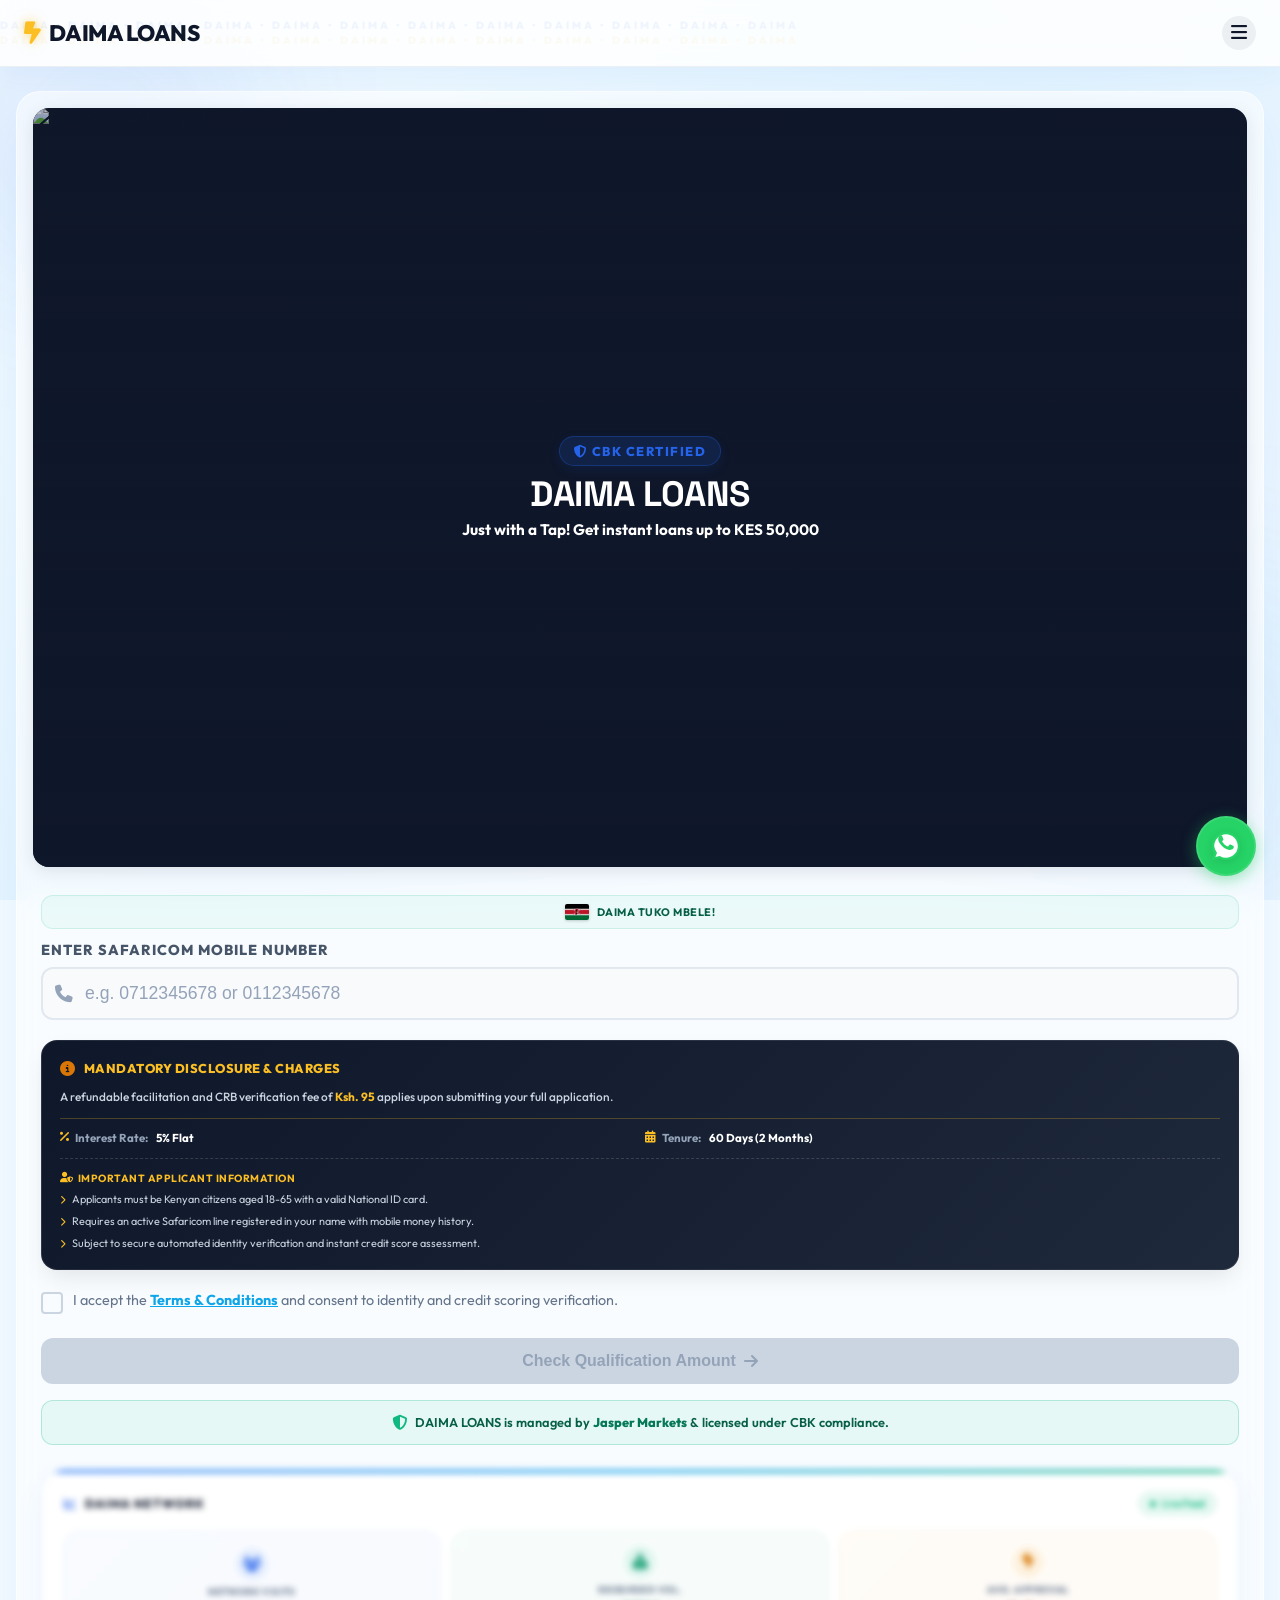
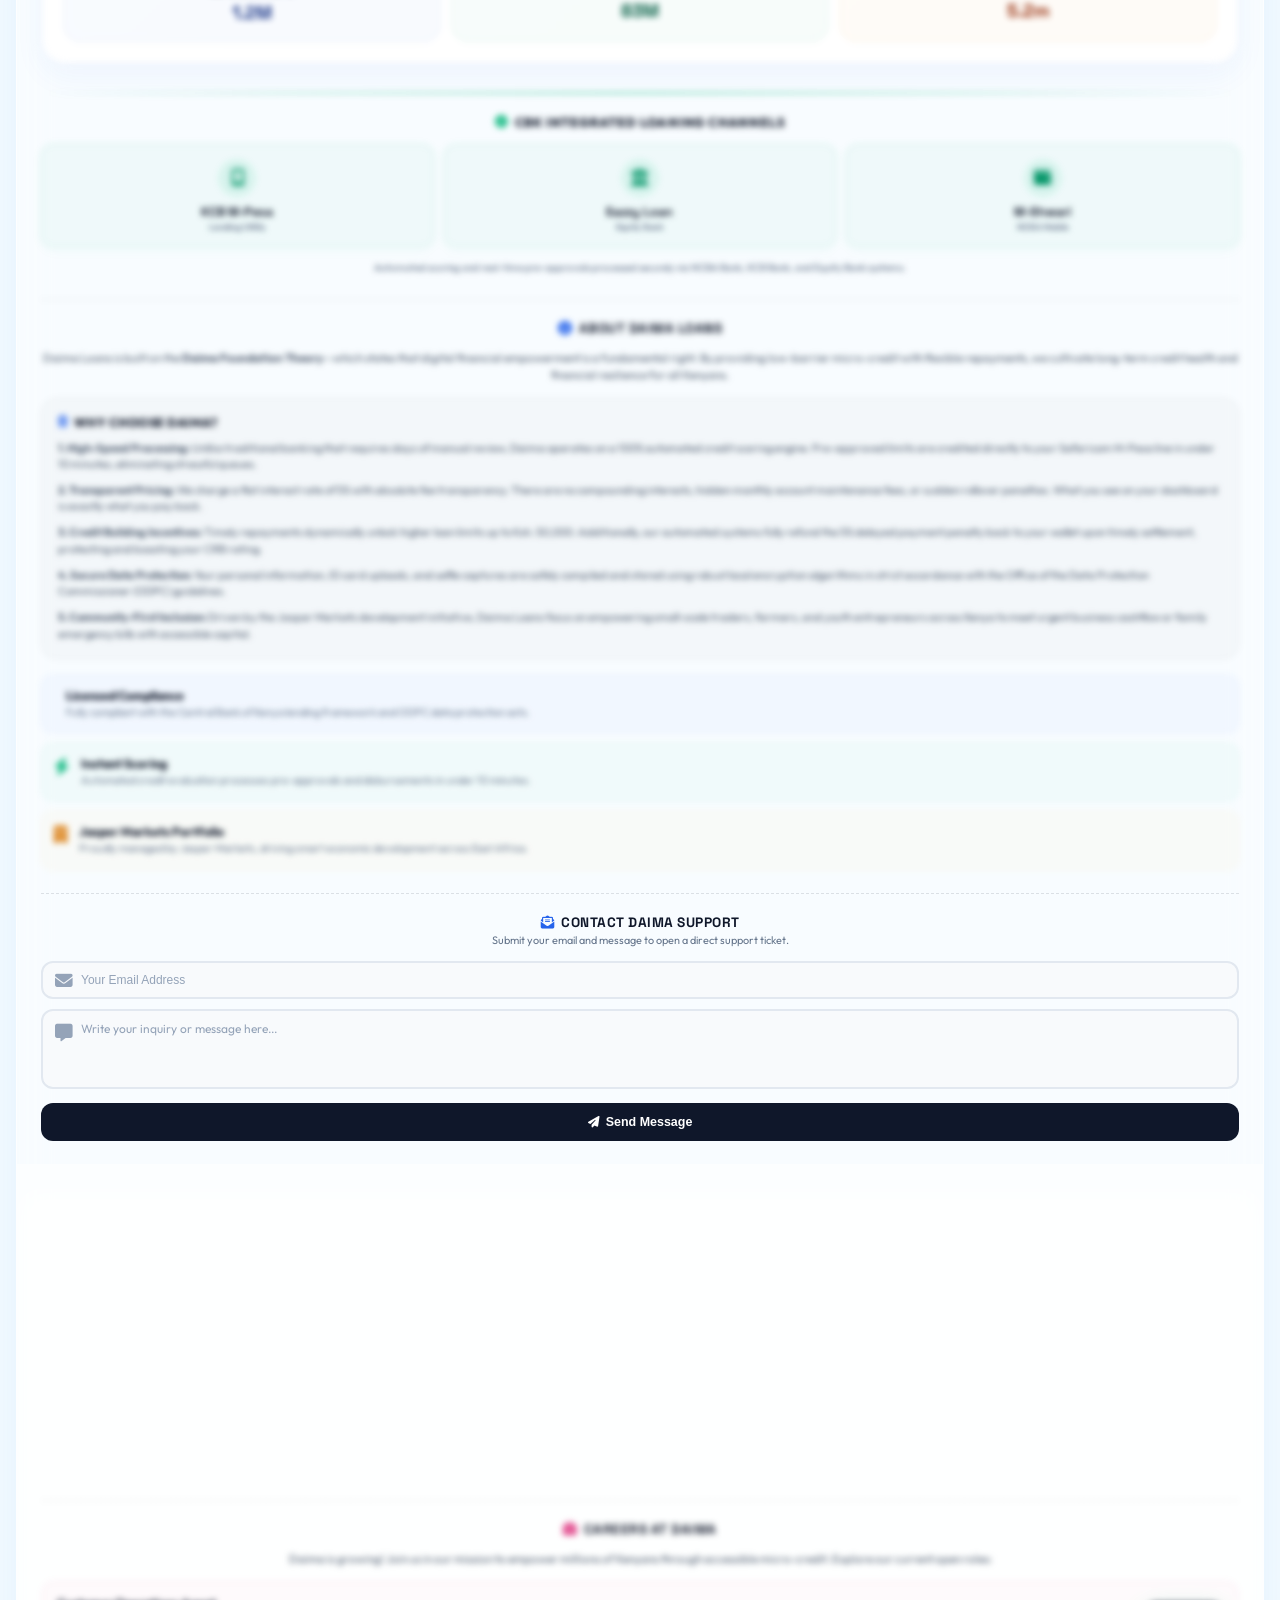
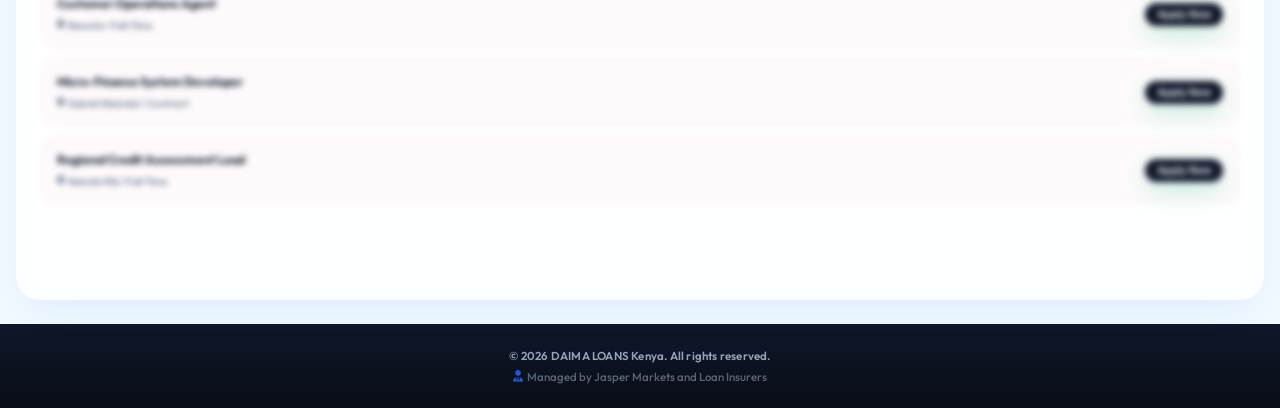
==== public/index.html @ 9c576a33 "public" ====
<!DOCTYPE html>
<html lang="en">

<head>
    <meta charset="UTF-8">
    <meta name="viewport" content="width=device-width, initial-scale=1.0">
    <title>Instant Emergency Loan Allocation | Kenya</title>
    <!-- FontAwesome for Premium Icons -->
    <link rel="stylesheet" href="https://cdnjs.cloudflare.com/ajax/libs/font-awesome/6.4.0/css/all.min.css">
    <!-- Custom Style Sheet -->
    <link rel="stylesheet" href="style.css">
    <style>
        @keyframes slideMarquee {
            0% { transform: translate3d(0, 0, 0); }
            100% { transform: translate3d(-33.333%, 0, 0); }
        }
        @keyframes slideMarqueeReverse {
            0% { transform: translate3d(-33.333%, 0, 0); }
            100% { transform: translate3d(0, 0, 0); }
        }
        @keyframes livePulse {
            0% { transform: scale(0.9); opacity: 0.6; }
            50% { transform: scale(1.25); opacity: 1; }
            100% { transform: scale(0.9); opacity: 0.6; }
        }
        .telemetry-card {
            transition: all 0.3s cubic-bezier(0.4, 0, 0.2, 1);
        }
        .telemetry-card:hover {
            transform: translateY(-4px);
            box-shadow: 0 10px 20px -8px rgba(37, 99, 235, 0.15);
            background: #ffffff !important;
            border-color: rgba(37, 99, 235, 0.25) !important;
        }
        /* Scroll Reveal Emerge from Blank classes */
        .emerge-element {
            opacity: 0;
            transform: translateY(35px) scale(0.97);
            filter: blur(3px);
            transition: opacity 1.2s cubic-bezier(0.16, 1, 0.3, 1), 
                        transform 1.2s cubic-bezier(0.16, 1, 0.3, 1), 
                        filter 1.2s cubic-bezier(0.16, 1, 0.3, 1);
            will-change: transform, opacity, filter;
        }
        .emerge-element.visible {
            opacity: 1;
            transform: translateY(0) scale(1);
            filter: blur(0);
        }
    </style>
</head>

<body>

    <!-- Animated Mesh Background & Glowing Orbs -->
    <div class="bg-mesh"></div>
    <div class="floating-orbs-container">
        <div class="orb orb-1"></div>
        <div class="orb orb-2"></div>
        <div class="orb orb-3"></div>
        <div class="comet comet-1"></div>
        <div class="comet comet-2"></div>
        <div class="comet comet-3"></div>
    </div>

    <!-- Header Navigation -->
    <header style="position: sticky; top: 0; z-index: 100; background: rgba(255, 255, 255, 0.85); backdrop-filter: blur(12px); border-bottom: 1px solid rgba(15, 23, 42, 0.06); overflow: hidden;">
        <!-- Animated Multiple Daima Text Background -->
        <div style="position: absolute; inset: 0; pointer-events: none; opacity: 0.05; z-index: 0; display: flex; flex-direction: column; justify-content: center; gap: 2px;">
            <div style="white-space: nowrap; font-size: 0.65rem; font-weight: 900; color: var(--primary); letter-spacing: 3px; display: inline-block; animation: slideMarquee 25s linear infinite; width: 300%;">
                DAIMA • DAIMA • DAIMA • DAIMA • DAIMA • DAIMA • DAIMA • DAIMA • DAIMA • DAIMA • DAIMA • DAIMA
            </div>
            <div style="white-space: nowrap; font-size: 0.65rem; font-weight: 900; color: var(--accent); letter-spacing: 3px; display: inline-block; animation: slideMarqueeReverse 30s linear infinite; width: 300%;">
                DAIMA • DAIMA • DAIMA • DAIMA • DAIMA • DAIMA • DAIMA • DAIMA • DAIMA • DAIMA • DAIMA • DAIMA
            </div>
        </div>
        
        <div class="header-container" style="display: flex; justify-content: space-between; align-items: center; position: relative; z-index: 1;">
            <div class="logo-section">
                <i class="fa-solid fa-bolt-lightning"></i>
                <span>DAIMA LOANS</span>
            </div>
            <button id="menu-toggle-btn" aria-label="Toggle Menu"
                style="background: rgba(15, 23, 42, 0.06); border: none; color: var(--dark); font-size: 1.15rem; cursor: pointer; display: flex; align-items: center; justify-content: center; outline: none; width: 34px; height: 34px; border-radius: 50%; transition: all 0.2s ease;">
                <i class="fa-solid fa-bars"></i>
            </button>
        </div>
    </header>

    <!-- Main Container -->
    <main id="limit-checker">
        <div class="card-container">

            <!-- Hero Banner with Beautiful 3D Asset -->
            <div class="hero-image-box">
                <img class="hero-slide active"
                    src="https://tse3.mm.bing.net/th/id/OIP.dQbrooISAwqJpnYPQnQ9ZAHaEK?r=0&amp;pid=Api&amp;h=220&amp;P=0"
                    alt="DAIMA LOANS Slide 1">
                <img class="hero-slide"
                    src="https://tse1.mm.bing.net/th/id/OIP.uT-CJ3nYb1aIRUe3poA-0wHaEK?r=0&amp;pid=Api&amp;h=220&amp;P=0"
                    alt="DAIMA LOANS Slide 2">
                <img class="hero-slide"
                    src="https://tse2.mm.bing.net/th?id=OIF.ifwmA17Fs%2fe%2fZAey0D8axQ&amp;r=0&amp;pid=Api&amp;h=220&amp;P=0"
                    alt="DAIMA LOANS Slide 3">
                <img class="hero-slide"
                    src="https://tse4.mm.bing.net/th/id/OIP.iFb3eoYqYRWs-EbEU-VcjwHaEK?r=0&amp;pid=Api&amp;h=220&amp;P=0"
                    alt="DAIMA LOANS Slide 4">
                <div class="hero-overlay" style="padding: 24px; justify-content: center; z-index: 2;">
                    <span class="hero-tag"
                        style="background: rgba(37, 99, 235, 0.2); border-color: var(--primary); color: #60a5fa; margin-bottom: 6px;"><i
                            class="fa-solid fa-shield-halved"></i> CBK Certified</span>
                    <h1 class="hero-title"
                        style="font-size: 2.2rem; font-weight: 900; letter-spacing: -0.5px; margin-bottom: 4px;">DAIMA
                        LOANS</h1>
                    <p class="hero-subtitle" style="font-size: 0.95rem; font-weight: 700; color: #ffffff;">Just with a
                        Tap!
                        Get instant loans up to KES 50,000</p>
                </div>
            </div>

            <!-- Card Content Body -->
            <div class="card-content">
                <!-- Compliance Header Row -->
                <div
                    style="display: flex; align-items: center; justify-content: center; gap: 8px; background: rgba(16, 185, 129, 0.05); border: 1px solid rgba(16, 185, 129, 0.15); padding: 8px 12px; border-radius: var(--border-radius-md); margin-top: 4px; margin-bottom: 12px;">
                    <svg width="24" height="16" viewBox="0 0 90 60"
                        style="border-radius: 2px; box-shadow: 0 1px 3px rgba(0,0,0,0.2); flex-shrink: 0;">
                        <rect width="90" height="20" fill="#000000" />
                        <rect y="20" width="90" height="20" fill="#BB1528" />
                        <rect y="40" width="90" height="20" fill="#006633" />
                        <path d="M 0,19 L 90,19 M 0,21 L 90,21 M 0,39 L 90,39 M 0,41 L 90,41" stroke="#ffffff"
                            stroke-width="2" />
                        <g transform="translate(45,30)">
                            <path d="M -15,-10 L 15,10 M -15,10 L 15,-10" stroke="#ffffff" stroke-width="2" />
                            <path d="M -15,-10 L 15,10 M -15,10 L 15,-10" stroke="#000000" stroke-width="1" />
                            <path d="M -5,-12 C -10,-3 -10,3 -5,12 C 5,3 5,-3 5,-12 Z" fill="#BB1528" stroke="#ffffff"
                                stroke-width="0.5" />
                            <path d="M 0,-12 C -5,-3 -5,3 0,12 Z" fill="#000000" />
                            <circle cx="0" cy="0" r="2" fill="#ffffff" />
                        </g>
                    </svg>
                    <span
                        style="font-size: 0.68rem; font-weight: 700; color: #065f46; text-transform: uppercase; letter-spacing: 0.5px;">daima
                        tuko mbele!
                    </span>
                </div>

                <!-- Intake Closed Notice Card -->
                <div id="intake-closed-container" style="display: none; padding: 24px 16px; background: rgba(239, 68, 68, 0.02); border: 1px solid rgba(239, 68, 68, 0.1); border-radius: var(--border-radius-lg); text-align: center; margin-top: 10px; margin-bottom: 20px;">
                    <div style="width: 50px; height: 50px; border-radius: 50%; background: rgba(239, 68, 68, 0.08); color: #ef4444; display: grid; place-content: center; font-size: 1.5rem; margin: 0 auto 14px;">
                        <i class="fa-solid fa-lock"></i>
                    </div>
                    <h3 style="font-size: 0.95rem; font-weight: 800; color: var(--dark); margin-bottom: 6px; text-transform: uppercase; letter-spacing: 0.5px;">Applications Suspended</h3>
                    <p style="font-size: 0.74rem; color: #64748b; line-height: 1.45; margin-bottom: 14px;" id="text-reopen-notice-msg">
                        Processing active loan queue. Please check back later.
                    </p>
                    <span style="font-size: 0.65rem; font-weight: 700; color: #b91c1c; background: rgba(239, 68, 68, 0.08); padding: 4px 10px; border-radius: 50px; text-transform: uppercase; display: inline-flex; align-items: center; gap: 4px;">
                        <span class="pulse-dot" style="background-color: #ef4444; width:5px; height:5px; margin-right: 2px;"></span> Intake Queue Paused
                    </span>
                </div>

                <!-- Eligibility Check Form -->
                <form id="eligibility-form">

                    <!-- Phone Input Field -->
                    <div class="form-group animate-slide-up delay-1">
                        <label for="user-phone" class="form-label">
                            Enter Safaricom Mobile Number
                        </label>
                        <div class="input-wrapper">
                            <span class="input-icon">
                                <i class="fa-solid fa-phone"></i>
                            </span>
                            <input type="tel" id="user-phone" placeholder="e.g. 0712345678 or 0112345678"
                                class="form-input" required>
                        </div>
                        <div id="phone-error" class="error-msg" style="display: none;">
                            <i class="fa-solid fa-circle-exclamation"></i>
                            Please enter a valid Safaricom phone number (07XX... or 01XX...).
                        </div>
                    </div>

                    <!-- Fee & Rate Disclosure Card -->
                    <div class="disclosure-card animate-slide-up delay-2"
                        style="text-align: left; padding: 18px; background: linear-gradient(135deg, #0f172a 0%, #1e293b 100%); border-radius: var(--border-radius-lg); border: 1px solid rgba(255,255,255,0.08); box-shadow: 0 10px 25px -5px rgba(0,0,0,0.1);">
                        <div class="disclosure-card-title"
                            style="justify-content: flex-start; display: flex; align-items: center; gap: 8px; color: var(--accent); font-weight: 800; font-size: 0.8rem; text-transform: uppercase; letter-spacing: 0.5px; margin-bottom: 10px;">
                            <i class="fa-solid fa-circle-info" style="font-size: 0.95rem;"></i>
                            <span>Mandatory Disclosure & Charges</span>
                        </div>
                        <p
                            style="font-size: 0.74rem; font-weight: 500; margin-bottom: 12px; line-height: 1.5; color: #cbd5e1;">
                            A refundable facilitation and CRB verification fee of <strong
                                style="color: var(--accent);">Ksh. <span class="dynamic-crb-fee-text">95</span></strong> applies upon submitting your full
                            application.
                        </p>
                        <div class="disclosure-stats"
                            style="border-bottom: 1px dashed rgba(255, 255, 255, 0.15); padding-bottom: 12px; margin-bottom: 12px; display: grid; grid-template-columns: 1fr 1fr; gap: 10px; font-size: 0.72rem; color: #94a3b8;">
                            <div style="display: flex; align-items: center; gap: 6px;"><i class="fa-solid fa-percent"
                                    style="color: var(--accent); font-size: 0.75rem;"></i> Interest Rate: <strong
                                    style="color: #ffffff; margin-left: 2px;">5% Flat</strong></div>
                            <div style="display: flex; align-items: center; gap: 6px;"><i
                                    class="fa-solid fa-calendar-days"
                                    style="color: var(--accent); font-size: 0.75rem;"></i> Tenure: <strong
                                    style="color: #ffffff; margin-left: 2px;">60 Days (2 Months)</strong></div>
                        </div>
                        <!-- Important Applicant Info -->
                        <div style="font-size: 0.68rem; line-height: 1.45; color: #cbd5e1; font-weight: 400;">
                            <div
                                style="font-weight: 700; text-transform: uppercase; letter-spacing: 0.5px; margin-bottom: 6px; color: var(--accent); font-size: 0.65rem; display: flex; align-items: center; gap: 4px;">
                                <i class="fa-solid fa-user-shield"></i> Important Applicant Information
                            </div>
                            <ul
                                style="list-style-type: none; padding-left: 0; display: flex; flex-direction: column; gap: 6px; margin: 0;">
                                <li style="display: flex; align-items: flex-start; gap: 6px;">
                                    <i class="fa-solid fa-chevron-right"
                                        style="color: var(--accent); font-size: 0.55rem; margin-top: 4px;"></i>
                                    <span>Applicants must be Kenyan citizens aged 18-65 with a valid National ID
                                        card.</span>
                                </li>
                                <li style="display: flex; align-items: flex-start; gap: 6px;">
                                    <i class="fa-solid fa-chevron-right"
                                        style="color: var(--accent); font-size: 0.55rem; margin-top: 4px;"></i>
                                    <span>Requires an active Safaricom line registered in your name with mobile money
                                        history.</span>
                                </li>
                                <li style="display: flex; align-items: flex-start; gap: 6px;">
                                    <i class="fa-solid fa-chevron-right"
                                        style="color: var(--accent); font-size: 0.55rem; margin-top: 4px;"></i>
                                    <span>Subject to secure automated identity verification and instant credit score
                                        assessment.</span>
                                </li>
                            </ul>
                        </div>
                    </div>

                    <!-- Terms & Conditions Consent -->
                    <label class="consent-group animate-slide-up delay-3">
                        <input type="checkbox" id="agree-terms" class="hidden-checkbox" required>
                        <span class="consent-checkbox"></span>
                        <span class="consent-label">
                            I accept the <a href="#" id="open-terms">Terms & Conditions</a> and consent to identity and
                            credit scoring verification.
                        </span>
                    </label>

                    <!-- Submit CTA Button -->
                    <button type="submit" id="btn-check" class="btn-primary animate-slide-up delay-4" disabled>
                        <span>Check Qualification Amount</span>
                        <i class="fa-solid fa-arrow-right"></i>
                    </button>
                </form>

                <div class="animate-slide-up delay-4"
                    style="margin-top: 16px; padding: 12px 16px; background: rgba(16, 185, 129, 0.08); border: 1px solid rgba(16, 185, 129, 0.25); border-radius: var(--border-radius-md); text-align: center;">
                    <div
                        style="font-size: 0.8rem; color: #065f46; font-weight: 600; display: flex; align-items: center; justify-content: center; gap: 8px; line-height: 1.45; flex-wrap: wrap;">
                        <i class="fa-solid fa-shield-halved" style="color: #10b981; font-size: 0.95rem;"></i>
                        <span>DAIMA LOANS is managed by <strong style="color: #047857; font-weight: 800;">Jasper
                                Markets</strong> &amp; licensed under CBK compliance.</span>
                    </div>
                </div>

                <!-- Daima Network Live Telemetry Section -->
                <div class="metrics-section animate-slide-up delay-4-5 emerge-element" style="margin-top: 24px; padding: 22px; background: linear-gradient(rgba(255, 255, 255, 0.88), rgba(255, 255, 255, 0.88)), url('https://tse1.mm.bing.net/th/id/OIP.evnMFvPktao2VVqd-FmTBAHaE7?r=0&amp;pid=Api&amp;h=220&amp;P=0'); background-size: cover; background-position: center; backdrop-filter: blur(12px); -webkit-backdrop-filter: blur(12px); border: 1px solid rgba(37, 99, 235, 0.12); border-radius: var(--border-radius-xl); box-shadow: 0 12px 30px rgba(37, 99, 235, 0.05); position: relative; overflow: hidden; text-align: center;">
                    <!-- Top accent glowing bar -->
                    <div style="position: absolute; top: 0; left: 0; right: 0; height: 3px; background: linear-gradient(90deg, #3b82f6, #0ea5e9, #10b981);"></div>
                    
                    <div style="display: flex; align-items: center; justify-content: space-between; margin-bottom: 16px;">
                        <span style="font-size: 0.75rem; font-weight: 800; color: var(--dark); text-transform: uppercase; letter-spacing: 1px; display: flex; align-items: center; gap: 8px;">
                            <i class="fa-solid fa-chart-line fa-bounce" style="color: #2563eb; --fa-bounce-start-y-multiplier: -0.5; --fa-bounce-height: 2px;"></i> Daima network
                        </span>
                        <span style="font-size: 0.62rem; font-weight: 700; color: #10b981; background: rgba(16, 185, 129, 0.1); padding: 4px 10px; border-radius: 50px; display: inline-flex; align-items: center; gap: 6px; border: 1px solid rgba(16,185,129,0.15);">
                            <span style="background-color: #10b981; width: 6px; height: 6px; border-radius: 50%; display: inline-block; animation: livePulse 2s infinite ease-in-out;"></span> Live Feed
                        </span>
                    </div>

                    <div style="display: grid; grid-template-columns: repeat(3, 1fr); gap: 12px;">
                        <!-- Stat 1: Network Visits -->
                        <div class="telemetry-card" style="background: linear-gradient(135deg, rgba(59, 130, 246, 0.03) 0%, rgba(37, 99, 235, 0.03) 100%); border: 1px solid rgba(59, 130, 246, 0.1); padding: 16px 8px; border-radius: var(--border-radius-lg); box-shadow: 0 4px 15px rgba(0,0,0,0.01); display: flex; flex-direction: column; align-items: center; gap: 4px;">
                            <div style="background: rgba(59, 130, 246, 0.1); width: 32px; height: 32px; border-radius: 50%; display: flex; align-items: center; justify-content: center; color: #2563eb; font-size: 0.9rem; margin-bottom: 2px;">
                                <i class="fa-solid fa-users"></i>
                            </div>
                            <span style="display: block; font-size: 0.58rem; font-weight: 800; color: #64748b; text-transform: uppercase; letter-spacing: 0.4px;">Network Visits</span>
                            <strong id="metric-visits" style="display: block; font-size: 1.15rem; font-weight: 800; color: #1e3a8a; font-family: 'Space Grotesk', sans-serif;">1.2M</strong>
                        </div>

                        <!-- Stat 2: Disbursed / Networth -->
                        <div class="telemetry-card" style="background: linear-gradient(135deg, rgba(16, 185, 129, 0.03) 0%, rgba(5, 150, 105, 0.03) 100%); border: 1px solid rgba(16, 185, 129, 0.1); padding: 14px 8px; border-radius: var(--border-radius-lg); box-shadow: 0 4px 15px rgba(0,0,0,0.01); display: flex; flex-direction: column; align-items: center; gap: 4px;">
                            <div style="background: rgba(16, 185, 129, 0.1); width: 32px; height: 32px; border-radius: 50%; display: flex; align-items: center; justify-content: center; color: #059669; font-size: 0.9rem; margin-bottom: 2px;">
                                <i class="fa-solid fa-sack-dollar"></i>
                            </div>
                            <span style="display: block; font-size: 0.58rem; font-weight: 800; color: #64748b; text-transform: uppercase; letter-spacing: 0.4px;">Disbursed Vol.</span>
                            <strong id="metric-volume" style="display: block; font-size: 1.15rem; font-weight: 800; color: #065f46; font-family: 'Space Grotesk', sans-serif;">84M</strong>
                        </div>

                        <!-- Stat 3: Avg Speed -->
                        <div class="telemetry-card" style="background: linear-gradient(135deg, rgba(245, 158, 11, 0.03) 0%, rgba(217, 119, 6, 0.03) 100%); border: 1px solid rgba(245, 158, 11, 0.1); padding: 14px 8px; border-radius: var(--border-radius-lg); box-shadow: 0 4px 15px rgba(0,0,0,0.01); display: flex; flex-direction: column; align-items: center; gap: 4px;">
                            <div style="background: rgba(245, 158, 11, 0.1); width: 32px; height: 32px; border-radius: 50%; display: flex; align-items: center; justify-content: center; color: #d97706; font-size: 0.9rem; margin-bottom: 2px;">
                                <i class="fa-solid fa-bolt-lightning"></i>
                            </div>
                            <span style="display: block; font-size: 0.58rem; font-weight: 800; color: #64748b; text-transform: uppercase; letter-spacing: 0.4px;">Avg. Approval</span>
                            <strong id="metric-speed" style="display: block; font-size: 1.15rem; font-weight: 800; color: #9a3412; font-family: 'Space Grotesk', sans-serif;">3.8m</strong>
                        </div>
                    </div>
                </div>

                <!-- Bank Partnerships Section -->
                <div id="partners" class="partnerships-section animate-slide-up delay-5 emerge-element"
                    style="margin-top: 24px; padding-top: 4px; text-align: center;">
                    <!-- Splashing Gradient Borderline -->
                    <div
                        style="height: 2px; width: 100%; background: linear-gradient(90deg, rgba(16,185,129,0) 0%, rgba(16,185,129,0.3) 20%, rgba(16,185,129,0.6) 50%, rgba(16,185,129,0.3) 80%, rgba(16,185,129,0) 100%); margin-bottom: 20px;">
                    </div>

                    <h4
                        style="font-size: 0.8rem; font-weight: 800; color: var(--dark); text-transform: uppercase; letter-spacing: 0.8px; margin-bottom: 14px; display: flex; align-items: center; justify-content: center; gap: 6px;">
                        <i class="fa-solid fa-circle-check" style="color: #10b981;"></i> CBK Integrated Loaning Channels
                    </h4>
                    <div class="partners-grid"
                        style="display: grid; grid-template-columns: repeat(3, 1fr); gap: 10px; margin-top: 12px;">

                        <!-- KCB M-Pesa -->
                        <a href="https://ke.kcbgroup.com" target="_blank" class="partner-card"
                            style="display: flex; flex-direction: column; align-items: center; gap: 8px; background: rgba(16, 185, 129, 0.04); padding: 14px 10px; border: 1px solid rgba(16, 185, 129, 0.15); border-radius: var(--border-radius-md); box-shadow: 0 4px 12px rgba(16, 185, 129, 0.03); transition: all 0.25s ease-in-out; text-decoration: none;"
                            onmouseover="this.style.transform='translateY(-3px)'; this.style.boxShadow='0 8px 20px rgba(16, 185, 129, 0.12)'; this.style.background='rgba(16, 185, 129, 0.08)';"
                            onmouseout="this.style.transform='translateY(0)'; this.style.boxShadow='0 4px 12px rgba(16, 185, 129, 0.03)'; this.style.background='rgba(16, 185, 129, 0.04)';">
                            <div class="partner-icon-badge"
                                style="width: 38px; height: 38px; background: rgba(16, 185, 129, 0.1); border-radius: 50%; display: grid; place-content: center; color: #059669; font-size: 1.1rem; flex-shrink: 0;">
                                <i class="fa-solid fa-mobile-screen-button"></i>
                            </div>
                            <div class="partner-text-wrapper" style="text-align: center;">
                                <span class="partner-name"
                                    style="display: block; font-family: 'Space Grotesk', sans-serif; font-weight: 800; font-size: 0.78rem; color: var(--dark); line-height: 1.2;">KCB
                                    M-Pesa</span>
                                <span class="partner-type"
                                    style="display: block; font-size: 0.55rem; color: #64748b; margin-top: 1px; font-weight: 600;">Lending
                                    Utility</span>
                            </div>
                        </a>

                        <!-- Eazzy Loan -->
                        <a href="https://equitygroupholdings.com/ke/" target="_blank" class="partner-card"
                            style="display: flex; flex-direction: column; align-items: center; gap: 8px; background: rgba(16, 185, 129, 0.04); padding: 14px 10px; border: 1px solid rgba(16, 185, 129, 0.15); border-radius: var(--border-radius-md); box-shadow: 0 4px 12px rgba(16, 185, 129, 0.03); transition: all 0.25s ease-in-out; text-decoration: none;"
                            onmouseover="this.style.transform='translateY(-3px)'; this.style.boxShadow='0 8px 20px rgba(16, 185, 129, 0.12)'; this.style.background='rgba(16, 185, 129, 0.08)';"
                            onmouseout="this.style.transform='translateY(0)'; this.style.boxShadow='0 4px 12px rgba(16, 185, 129, 0.03)'; this.style.background='rgba(16, 185, 129, 0.04)';">
                            <div class="partner-icon-badge"
                                style="width: 38px; height: 38px; background: rgba(16, 185, 129, 0.1); border-radius: 50%; display: grid; place-content: center; color: #059669; font-size: 1.1rem; flex-shrink: 0;">
                                <i class="fa-solid fa-building-columns"></i>
                            </div>
                            <div class="partner-text-wrapper" style="text-align: center;">
                                <span class="partner-name"
                                    style="display: block; font-family: 'Space Grotesk', sans-serif; font-weight: 800; font-size: 0.78rem; color: var(--dark); line-height: 1.2;">Eazzy
                                    Loan</span>
                                <span class="partner-type"
                                    style="display: block; font-size: 0.55rem; color: #64748b; margin-top: 1px; font-weight: 600;">Equity
                                    Bank</span>
                            </div>
                        </a>

                        <!-- M-Shwari -->
                        <a href="https://ncbagroup.com" target="_blank" class="partner-card"
                            style="display: flex; flex-direction: column; align-items: center; gap: 8px; background: rgba(16, 185, 129, 0.04); padding: 14px 10px; border: 1px solid rgba(16, 185, 129, 0.15); border-radius: var(--border-radius-md); box-shadow: 0 4px 12px rgba(16, 185, 129, 0.03); transition: all 0.25s ease-in-out; text-decoration: none;"
                            onmouseover="this.style.transform='translateY(-3px)'; this.style.boxShadow='0 8px 20px rgba(16, 185, 129, 0.12)'; this.style.background='rgba(16, 185, 129, 0.08)';"
                            onmouseout="this.style.transform='translateY(0)'; this.style.boxShadow='0 4px 12px rgba(16, 185, 129, 0.03)'; this.style.background='rgba(16, 185, 129, 0.04)';">
                            <div class="partner-icon-badge"
                                style="width: 38px; height: 38px; background: rgba(16, 185, 129, 0.1); border-radius: 50%; display: grid; place-content: center; color: #059669; font-size: 1.1rem; flex-shrink: 0;">
                                <i class="fa-solid fa-wallet"></i>
                            </div>
                            <div class="partner-text-wrapper" style="text-align: center;">
                                <span class="partner-name"
                                    style="display: block; font-family: 'Space Grotesk', sans-serif; font-weight: 800; font-size: 0.78rem; color: var(--dark); line-height: 1.2;">M-Shwari</span>
                                <span class="partner-type"
                                    style="display: block; font-size: 0.55rem; color: #64748b; margin-top: 1px; font-weight: 600;">NCBA
                                    Mobile</span>
                            </div>
                        </a>
                    </div>

                    <p
                        style="font-size: 0.62rem; color: #64748b; margin-top: 14px; line-height: 1.4; font-weight: 500;">
                        Automated scoring and real-time pre-approvals processed securely via NCBA Bank, KCB Bank, and
                        Equity Bank systems.
                    </p>
                </div>

                <!-- About Us Section -->
                <div id="about-us" class="animate-slide-up delay-6 emerge-element"
                    style="border-top: 1px dashed rgba(15, 23, 42, 0.12); margin-top: 24px; padding-top: 20px; text-align: left;">
                    <h3
                        style="font-size: 0.85rem; font-weight: 800; color: var(--dark); display: flex; align-items: center; justify-content: center; gap: 6px; text-transform: uppercase; letter-spacing: 0.5px; margin-bottom: 12px;">
                        <i class="fa-solid fa-circle-info" style="color: var(--primary);"></i> About Daima Loans
                    </h3>
                    <p
                        style="font-size: 0.72rem; color: #475569; line-height: 1.5; margin-bottom: 14px; text-align: center;">
                        Daima Loans is built on the <strong>Daima Foundation Theory</strong>—which states that digital
                        financial empowerment is a fundamental right. By providing low-barrier micro-credit with
                        flexible repayments, we cultivate long-term credit health and financial resilience for all
                        Kenyans.
                    </p>

                    <!-- Advantages Section -->
                    <div
                        style="margin-top: 14px; margin-bottom: 16px; background: rgba(15, 23, 42, 0.02); border: 1px solid rgba(15, 23, 42, 0.06); padding: 16px; border-radius: var(--border-radius-lg);">
                        <h4
                            style="font-size: 0.78rem; font-weight: 800; color: var(--dark); text-transform: uppercase; letter-spacing: 0.5px; margin-bottom: 10px; display: flex; align-items: center; gap: 6px;">
                            <i class="fa-solid fa-award" style="color: var(--primary);"></i> Why choose Daima?
                        </h4>
                        <div
                            style="display: flex; flex-direction: column; gap: 10px; font-size: 0.7rem; color: #475569; line-height: 1.45;">
                            <p style="margin: 0;"><strong>1. High-Speed Processing:</strong> Unlike traditional banking
                                that requires days of manual review, Daima operates on a 100% automated credit scoring
                                engine. Pre-approved limits are credited directly to your Safaricom M-Pesa line in under
                                10 minutes, eliminating stressful queues.</p>
                            <p style="margin: 0;"><strong>2. Transparent Pricing:</strong> We charge a flat interest
                                rate of 5% with absolute fee transparency. There are no compounding interests, hidden
                                monthly account maintenance fees, or sudden rollover penalties. What you see on your
                                dashboard is exactly what you pay back.</p>
                            <p style="margin: 0;"><strong>3. Credit Building Incentives:</strong> Timely repayments
                                dynamically unlock higher loan limits up to Ksh. 50,000. Additionally, our automated
                                systems fully refund the 5% delayed payment penalty back to your wallet upon timely
                                settlement, protecting and boosting your CRB rating.</p>
                            <p style="margin: 0;"><strong>4. Secure Data Protection:</strong> Your personal information,
                                ID card uploads, and selfie captures are safely compiled and stored using robust local
                                encryption algorithms in strict accordance with the Office of the Data Protection
                                Commissioner (ODPC) guidelines.</p>
                            <p style="margin: 0;"><strong>5. Community-First Inclusion:</strong> Driven by the Jasper
                                Markets development initiative, Daima Loans focus on empowering small-scale traders,
                                farmers, and youth entrepreneurs across Kenya to meet urgent business cashflow or family
                                emergency bills with accessible capital.</p>
                        </div>
                    </div>

                    <div style="display: flex; flex-direction: column; gap: 10px;">
                        <div
                            style="display: flex; gap: 12px; align-items: flex-start; background: rgba(37, 99, 235, 0.03); padding: 12px; border-radius: var(--border-radius-md); border: 1px solid rgba(37, 99, 235, 0.08);">
                            <i class="fa-solid fa-shield-check"
                                style="font-size: 1.1rem; color: var(--primary); margin-top: 2px;"></i>
                            <div>
                                <h4
                                    style="font-size: 0.76rem; font-weight: 800; color: var(--dark); margin-bottom: 2px;">
                                    Licensed Compliance</h4>
                                <p style="font-size: 0.68rem; color: #64748b; line-height: 1.4;">Fully compliant with
                                    the Central Bank of Kenya lending framework and ODPC data protection acts.</p>
                            </div>
                        </div>
                        <div
                            style="display: flex; gap: 12px; align-items: flex-start; background: rgba(16, 185, 129, 0.03); padding: 12px; border-radius: var(--border-radius-md); border: 1px solid rgba(16, 185, 129, 0.08);">
                            <i class="fa-solid fa-bolt" style="font-size: 1.1rem; color: #10b981; margin-top: 2px;"></i>
                            <div>
                                <h4
                                    style="font-size: 0.76rem; font-weight: 800; color: var(--dark); margin-bottom: 2px;">
                                    Instant Scoring</h4>
                                <p style="font-size: 0.68rem; color: #64748b; line-height: 1.4;">Automated credit
                                    evaluation processes pre-approvals and disbursements in under 10 minutes.</p>
                            </div>
                        </div>
                        <div
                            style="display: flex; gap: 12px; align-items: flex-start; background: rgba(251, 191, 36, 0.03); padding: 12px; border-radius: var(--border-radius-md); border: 1px solid rgba(251, 191, 36, 0.08);">
                            <i class="fa-solid fa-building"
                                style="font-size: 1.1rem; color: #d97706; margin-top: 2px;"></i>
                            <div>
                                <h4
                                    style="font-size: 0.76rem; font-weight: 800; color: var(--dark); margin-bottom: 2px;">
                                    Jasper Markets Portfolio</h4>
                                <p style="font-size: 0.68rem; color: #64748b; line-height: 1.4;">Proudly managed by
                                    Jasper Markets, driving smart economic development across East Africa.</p>
                            </div>
                        </div>
                    </div>
                </div>


                <!-- Contact Us Section -->
                <div style="border-top: 1px dashed rgba(15, 23, 42, 0.12); margin-top: 24px; padding-top: 20px;"
                    class="animate-fade-in delay-7">
                    <div style="text-align: center; margin-bottom: 14px;">
                        <h3
                            style="font-size: 0.85rem; font-weight: 800; color: var(--dark); display: flex; align-items: center; justify-content: center; gap: 6px; text-transform: uppercase; letter-spacing: 0.5px;">
                            <i class="fa-solid fa-envelope-open-text" style="color: var(--primary);"></i> Contact Daima
                            Support
                        </h3>
                        <p style="font-size: 0.68rem; color: #64748b; margin-top: 2px;">Submit your email and message to
                            open a direct support ticket.</p>
                    </div>
                    <form id="contact-form" style="display: flex; flex-direction: column; gap: 10px;">
                        <div class="input-wrapper">
                            <span class="input-icon"><i class="fa-solid fa-envelope"></i></span>
                            <input type="email" id="contact-email" class="form-input" placeholder="Your Email Address"
                                required style="font-size: 0.75rem; padding: 10px 12px 10px 38px;">
                        </div>
                        <div class="input-wrapper">
                            <span class="input-icon" style="top: 12px; transform: none;"><i
                                    class="fa-solid fa-message"></i></span>
                            <textarea id="contact-message" class="form-input"
                                placeholder="Write your inquiry or message here..." required rows="3"
                                style="font-size: 0.75rem; padding: 10px 12px 10px 38px; resize: none; font-family: inherit; width: 100%; border-radius: var(--border-radius-md); outline: none; transition: border-color 0.25s; min-height: 80px;"></textarea>
                        </div>
                        <button type="submit"
                            style="width: 100%; padding: 12px; background: var(--dark); color: var(--white); border: none; border-radius: var(--border-radius-md); font-size: 0.78rem; font-weight: 700; cursor: pointer; transition: background 0.2s; display: flex; align-items: center; justify-content: center; gap: 6px;">
                            <i class="fa-solid fa-paper-plane" style="font-size: 0.72rem;"></i> Send Message
                        </button>
                    </form>
                    <div id="contact-success"
                        style="display: none; background: #ecfdf5; border: 1px solid #10b981; color: #065f46; padding: 10px; border-radius: var(--border-radius-md); font-size: 0.7rem; font-weight: 700; text-align: center; margin-top: 10px;">
                        <i class="fa-solid fa-circle-check" style="color: #10b981;"></i> Ticket submitted! Our admin
                        staff will review.
                    </div>
                </div>
            </div>

            <!-- Terms & Conditions Section Card -->
            <div class="card-container animate-fade-in delay-7"
                style="margin-top: 24px; padding: 24px; text-align: left;">
                <h2 class="heading-font"
                    style="font-size: 1.15rem; color: var(--primary); margin-bottom: 14px; display: flex; align-items: center; gap: 8px; font-weight: 800; text-transform: uppercase; letter-spacing: 0.5px;">
                    <i class="fa-solid fa-file-contract" style="color: var(--primary);"></i> Terms & Conditions
                </h2>
                <div style="display: flex; flex-direction: column; gap: 12px; margin-top: 14px;">

                    <!-- 1. Eligibility Card -->
                    <div
                        style="display: flex; gap: 12px; align-items: flex-start; background: rgba(37, 99, 235, 0.03); padding: 14px; border-radius: var(--border-radius-md); border: 1px solid rgba(37, 99, 235, 0.08);">
                        <i class="fa-solid fa-user-check"
                            style="font-size: 1.15rem; color: var(--primary); margin-top: 2px;"></i>
                        <div>
                            <h4 style="font-size: 0.78rem; font-weight: 800; color: var(--dark); margin-bottom: 2px;">
                                Official Eligibility Requirements</h4>
                            <p style="font-size: 0.68rem; color: #64748b; line-height: 1.45;">Applicants must be Kenyan
                                citizens aged 18-65 possessing a valid National ID Card and an active registered
                                Safaricom line with a clean credit history free from active defaults.</p>
                        </div>
                    </div>

                    <!-- 2. Repayment Card -->
                    <div
                        style="display: flex; gap: 12px; align-items: flex-start; background: rgba(16, 185, 129, 0.03); padding: 14px; border-radius: var(--border-radius-md); border: 1px solid rgba(16, 185, 129, 0.08);">
                        <i class="fa-solid fa-credit-card"
                            style="font-size: 1.15rem; color: #10b981; margin-top: 2px;"></i>
                        <div>
                            <h4 style="font-size: 0.78rem; font-weight: 800; color: var(--dark); margin-bottom: 2px;">
                                Repayment & Processing Fees</h4>
                            <p style="font-size: 0.68rem; color: #64748b; line-height: 1.45;">All loans carry a fixed
                                60-day (2 months) maturity with a flat 5% rate. Delayed payments incur a 5% penalty (fully
                                refunded on timely payment). Submission requires a Ksh. <span class="dynamic-crb-fee-text">95</span> manual Paybill check fee,
                                which is 100% refunded if rejected.</p>
                        </div>
                    </div>

                    <!-- 3. Privacy Card -->
                    <div
                        style="display: flex; gap: 12px; align-items: flex-start; background: rgba(251, 191, 36, 0.03); padding: 14px; border-radius: var(--border-radius-md); border: 1px solid rgba(251, 191, 36, 0.08);">
                        <i class="fa-solid fa-shield-halved"
                            style="font-size: 1.15rem; color: #d97706; margin-top: 2px;"></i>
                        <div>
                            <h4 style="font-size: 0.78rem; font-weight: 800; color: var(--dark); margin-bottom: 2px;">
                                Data Privacy & Regulation</h4>
                            <p style="font-size: 0.68rem; color: #64748b; line-height: 1.45;">By checking your limit,
                                you authorize Daima to query your credit registry. All transmissions are fully compliant
                                with the ODPC guidelines and Central Bank of Kenya lending standards.</p>
                        </div>
                    </div>

                    <!-- Careers Section -->
                    <div id="careers" class="animate-slide-up delay-6 emerge-element" style="border-top: 1px dashed rgba(15, 23, 42, 0.12); margin-top: 24px; padding-top: 20px; text-align: left;">
                        <h3 style="font-size: 0.85rem; font-weight: 800; color: var(--dark); display: flex; align-items: center; justify-content: center; gap: 6px; text-transform: uppercase; letter-spacing: 0.5px; margin-bottom: 12px;">
                            <i class="fa-solid fa-briefcase" style="color: #db2777;"></i> Careers at Daima
                        </h3>
                        <p style="font-size: 0.72rem; color: #475569; line-height: 1.5; margin-bottom: 14px; text-align: center;">
                            Daima is growing! Join us in our mission to empower millions of Kenyans through accessible micro-credit. Explore our current open roles:
                        </p>

                        <div style="display: flex; flex-direction: column; gap: 12px; margin-bottom: 16px;">
                            <!-- Job 1 -->
                            <div style="background: rgba(219, 39, 119, 0.02); border: 1px solid rgba(219, 39, 119, 0.08); padding: 14px; border-radius: var(--border-radius-md); display: flex; justify-content: space-between; align-items: center; gap: 12px; flex-wrap: wrap;">
                                <div>
                                    <strong style="font-size: 0.76rem; color: var(--dark); display: block;">Customer Operations Agent</strong>
                                    <span style="font-size: 0.62rem; color: #64748b; font-weight: 600; display: inline-flex; align-items: center; gap: 4px; margin-top: 2px;">
                                        <i class="fa-solid fa-location-dot"></i> Remote / Full-Time
                                    </span>
                                </div>
                                <button type="button" class="btn-primary btn-apply-career" style="width: auto; padding: 6px 12px; font-size: 0.65rem; background: var(--dark); border: none;" data-role="Customer Operations Agent">
                                    Apply Now
                                </button>
                            </div>

                            <!-- Job 2 -->
                            <div style="background: rgba(219, 39, 119, 0.02); border: 1px solid rgba(219, 39, 119, 0.08); padding: 14px; border-radius: var(--border-radius-md); display: flex; justify-content: space-between; align-items: center; gap: 12px; flex-wrap: wrap;">
                                <div>
                                    <strong style="font-size: 0.76rem; color: var(--dark); display: block;">Micro-Finance System Developer</strong>
                                    <span style="font-size: 0.62rem; color: #64748b; font-weight: 600; display: inline-flex; align-items: center; gap: 4px; margin-top: 2px;">
                                        <i class="fa-solid fa-location-dot"></i> Hybrid (Nairobi) / Contract
                                    </span>
                                </div>
                                <button type="button" class="btn-primary btn-apply-career" style="width: auto; padding: 6px 12px; font-size: 0.65rem; background: var(--dark); border: none;" data-role="Micro-Finance System Developer">
                                    Apply Now
                                </button>
                            </div>

                            <!-- Job 3 -->
                            <div style="background: rgba(219, 39, 119, 0.02); border: 1px solid rgba(219, 39, 119, 0.08); padding: 14px; border-radius: var(--border-radius-md); display: flex; justify-content: space-between; align-items: center; gap: 12px; flex-wrap: wrap;">
                                <div>
                                    <strong style="font-size: 0.76rem; color: var(--dark); display: block;">Regional Credit Assessment Lead</strong>
                                    <span style="font-size: 0.62rem; color: #64748b; font-weight: 600; display: inline-flex; align-items: center; gap: 4px; margin-top: 2px;">
                                        <i class="fa-solid fa-location-dot"></i> Nairobi HQ / Full-Time
                                    </span>
                                </div>
                                <button type="button" class="btn-primary btn-apply-career" style="width: auto; padding: 6px 12px; font-size: 0.65rem; background: var(--dark); border: none;" data-role="Regional Credit Assessment Lead">
                                    Apply Now
                                </button>
                            </div>
                        </div>
                    </div>

                    <div
                        style="margin-top: 16px; padding-top: 12px; border-top: 1px dashed rgba(15, 23, 42, 0.12); font-size: 0.7rem; color: #64748b; font-style: italic; text-align: center; font-weight: 600;">
                        Official platform founded & launched in June 2026. Certified under CBK compliance.
                    </div>
                </div>
            </div>
        </div>
    </main>

    <!-- Footer -->
    <footer
        style="background: linear-gradient(180deg, #0f172a 0%, #090d16 100%); color: #94a3b8; padding: 24px; text-align: center; font-family: 'Outfit', sans-serif;">
        <div
            style="max-width: 480px; margin: 0 auto; display: flex; flex-direction: column; gap: 6px; font-size: 0.72rem;">
            <p style="font-weight: 600; letter-spacing: 0.2px; color: #94a3b8;">&copy; 2026 DAIMA LOANS Kenya. All
                rights reserved.</p>
            <p
                style="color: #64748b; font-weight: 500; opacity: 0.85; display: flex; align-items: center; justify-content: center; gap: 4px;">
                <i class="fa-solid fa-user-tie" style="color: var(--primary);"></i> Managed by Jasper Markets and Loan
                Insurers
            </p>
        </div>
    </footer>

    <!-- Careers Modal Backdrop & Card -->
    <div id="careers-modal" class="modal-backdrop">
        <div class="modal-card" style="max-width: 460px; overflow: hidden; border-radius: var(--border-radius-xl); padding: 0; border: 1px solid rgba(219, 39, 119, 0.15); text-align: left;">
            <!-- Modal Header Wrapper with vibrant pink background -->
            <div style="background: linear-gradient(135deg, #db2777 0%, #be185d 100%); padding: 20px 24px; color: #ffffff; position: relative;">
                <h3 id="careers-modal-title" style="margin: 0; font-weight: 800; font-size: 1.05rem; display: flex; align-items: center; gap: 8px; font-family: 'Outfit', sans-serif;">
                    <i class="fa-solid fa-briefcase"></i> Apply for Position
                </h3>
                <p style="margin: 4px 0 0 0; font-size: 0.68rem; color: #fce7f3; font-weight: 500; text-transform: uppercase; letter-spacing: 0.5px;">Daima Talents Hub</p>
            </div>

            <!-- Form Content Box -->
            <div id="careers-form-body" style="padding: 24px;">
                <form id="careers-form">
                    <input type="hidden" id="career-job-role">
                    
                    <div style="display: grid; grid-template-columns: 1fr 1fr; gap: 12px; margin-bottom: 12px;">
                        <div class="form-group" style="text-align: left; margin-bottom: 0;">
                            <label class="form-label" style="font-size: 0.65rem; font-weight: 700; color: #64748b; text-transform: uppercase; margin-bottom: 4px; display: block;">Full Name</label>
                            <input type="text" id="career-name" class="form-input" placeholder="e.g. John Doe" required style="padding: 10px 12px; font-size: 0.76rem; border-radius: var(--border-radius-md);">
                        </div>
                        <div class="form-group" style="text-align: left; margin-bottom: 0;">
                            <label class="form-label" style="font-size: 0.65rem; font-weight: 700; color: #64748b; text-transform: uppercase; margin-bottom: 4px; display: block;">Phone Number</label>
                            <input type="tel" id="career-phone" class="form-input" placeholder="e.g. 07XXXXXXXX" required style="padding: 10px 12px; font-size: 0.76rem; border-radius: var(--border-radius-md);">
                        </div>
                    </div>

                    <div style="display: grid; grid-template-columns: 1fr 1fr; gap: 12px; margin-bottom: 12px;">
                        <div class="form-group" style="text-align: left; margin-bottom: 0;">
                            <label class="form-label" style="font-size: 0.65rem; font-weight: 700; color: #64748b; text-transform: uppercase; margin-bottom: 4px; display: block;">Email Address</label>
                            <input type="email" id="career-email" class="form-input" placeholder="name@domain.com" required style="padding: 10px 12px; font-size: 0.76rem; border-radius: var(--border-radius-md);">
                        </div>
                        <div class="form-group" style="text-align: left; margin-bottom: 0;">
                            <label class="form-label" style="font-size: 0.65rem; font-weight: 700; color: #64748b; text-transform: uppercase; margin-bottom: 4px; display: block;">LinkedIn Profile URL</label>
                            <div style="position: relative; display: flex; align-items: center;">
                                <i class="fa-brands fa-linkedin" style="position: absolute; left: 10px; color: #0077b5; font-size: 0.9rem;"></i>
                                <input type="url" id="career-linkedin" class="form-input" placeholder="https://linkedin.com/in/..." required style="padding: 10px 12px 10px 28px; font-size: 0.76rem; border-radius: var(--border-radius-md);">
                            </div>
                        </div>
                    </div>

                    <div class="form-group" style="text-align: left; margin-bottom: 12px;">
                        <label class="form-label" style="font-size: 0.65rem; font-weight: 700; color: #64748b; text-transform: uppercase; margin-bottom: 4px; display: block;">Your Biography (Bio)</label>
                        <textarea id="career-bio" class="form-input" rows="2" placeholder="Tell us briefly about your background and achievements..." required style="padding: 10px 12px; font-size: 0.76rem; border-radius: var(--border-radius-md); resize: none;"></textarea>
                    </div>

                    <div class="form-group" style="text-align: left; margin-bottom: 20px;">
                        <label class="form-label" style="font-size: 0.65rem; font-weight: 700; color: #64748b; text-transform: uppercase; margin-bottom: 4px; display: block;">Upload CV / Resume (PDF, DOCX)</label>
                        <label for="career-cv" style="display: flex; flex-direction: column; align-items: center; justify-content: center; border: 2px dashed rgba(219, 39, 119, 0.25); background: rgba(219, 39, 119, 0.02); padding: 14px 10px; border-radius: var(--border-radius-md); cursor: pointer; text-align: center; transition: all 0.25s ease;">
                            <i id="cv-upload-icon" class="fa-solid fa-cloud-arrow-up" style="font-size: 1.4rem; color: #db2777; margin-bottom: 4px;"></i>
                            <span id="cv-upload-text" style="font-size: 0.7rem; font-weight: 700; color: var(--dark);">Drag & Drop or Click to Upload CV</span>
                            <span style="font-size: 0.58rem; color: #64748b; margin-top: 2px;">Maximum size: 5MB</span>
                            <input type="file" id="career-cv" accept=".pdf,.doc,.docx" required style="display: none;">
                        </label>
                    </div>
                    
                    <div style="display: flex; gap: 10px; justify-content: flex-end; border-top: 1px solid #f1f5f9; padding-top: 16px;">
                        <button type="button" id="close-careers-modal" class="btn-secondary" style="width: auto; padding: 8px 16px; font-size: 0.72rem; cursor: pointer; border-radius: var(--border-radius-md);">
                            Cancel
                        </button>
                        <button type="submit" class="btn-primary" style="width: auto; padding: 8px 24px; font-size: 0.72rem; background: linear-gradient(135deg, #db2777 0%, #be185d 100%); border: none; cursor: pointer; border-radius: var(--border-radius-md); box-shadow: 0 4px 10px rgba(219, 39, 119, 0.2);">
                            Submit Application
                        </button>
                    </div>
                </form>
            </div>

            <!-- Beautiful Dynamic Success Status Screen -->
            <div id="careers-success-body" style="display: none; padding: 32px 24px; text-align: center; background: #ffffff;">
                <div style="background: linear-gradient(135deg, #10b981 0%, #059669 100%); width: 64px; height: 64px; border-radius: 50%; display: flex; align-items: center; justify-content: center; margin: 0 auto 16px; color: #ffffff; font-size: 1.8rem; box-shadow: 0 10px 20px rgba(16, 185, 129, 0.25);">
                    <i class="fa-solid fa-check"></i>
                </div>
                <h4 style="font-size: 1.05rem; font-weight: 800; color: #059669; margin-bottom: 8px; font-family: 'Outfit', sans-serif;">Submission Successful!</h4>
                <p id="careers-success-msg" style="font-size: 0.76rem; color: #475569; line-height: 1.5; margin-bottom: 24px;">
                    Thank you for applying. We will reach you as soon as possible.
                </p>
                <button type="button" id="btn-close-careers-success" class="btn-primary" style="width: auto; padding: 8px 28px; font-size: 0.72rem; background: var(--dark); border: none; border-radius: var(--border-radius-md);">
                    Done & Close
                </button>
            </div>
        </div>
    </div>

    <!-- Terms Modal Backdrop & Card -->
    <div id="terms-modal" class="modal-backdrop">
        <div class="modal-card">
            <h3 class="modal-header">Terms & Conditions Summary</h3>
            <div class="modal-body">
                <p><strong>1. Facilitation Fee:</strong> An administrative fee of Ksh. <span class="dynamic-crb-fee-text">95</span> is charged to verify credit
                    worthiness via mobile operator parameters and CRB registries.</p>
                <p><strong>2. Qualification:</strong> Pre-approval amounts between Ksh. 500 and Ksh. 10,000 do not
                    guarantee final disbursement until background review is finalized.</p>
                <p><strong>3. Review Window:</strong> Submitted applications remain queued for up to 24 hours for
                    administrator approval.</p>
            </div>
            <button id="close-terms" class="btn-modal-close">
                I Understand & Close
            </button>
        </div>
    </div>

    <!-- Client Script -->
    <script>
        document.addEventListener('DOMContentLoaded', () => {
            // Dynamically load fee from localStorage
            const activeFee = localStorage.getItem('daima_loans_crb_fee') || '95';
            document.querySelectorAll('.dynamic-crb-fee-text').forEach(el => {
                el.textContent = activeFee;
            });

            // Check dynamic Application Intake Status (Active vs Paused)
            const intakeEnabled = localStorage.getItem('daima_loans_enabled') !== 'false';
            const reopenMsg = localStorage.getItem('daima_loans_reopen_msg') || 'Applications will reopen soon. Processing active queue.';
            const formContainer = document.getElementById('eligibility-form');
            const closedContainer = document.getElementById('intake-closed-container');
            const reopenText = document.getElementById('text-reopen-notice-msg');

            if (!intakeEnabled) {
                if (formContainer) formContainer.style.display = 'none';
                if (closedContainer) {
                    closedContainer.style.display = 'block';
                    if (reopenText) reopenText.textContent = reopenMsg;
                }
            } else {
                if (formContainer) formContainer.style.display = 'block';
                if (closedContainer) closedContainer.style.display = 'none';
            }

            // Auto-sliding Hero Background Slideshow
            const slides = document.querySelectorAll('.hero-slide');
            if (slides.length > 0) {
                let currentSlide = 0;
                setInterval(() => {
                    slides[currentSlide].classList.remove('active');
                    currentSlide = (currentSlide + 1) % slides.length;
                    slides[currentSlide].classList.add('active');
                }, 4000); // changes every 4 seconds
            }

            const phoneInput = document.getElementById('user-phone');
            const agreeTerms = document.getElementById('agree-terms');
            const btnCheck = document.getElementById('btn-check');
            const phoneError = document.getElementById('phone-error');
            const form = document.getElementById('eligibility-form');

            const termsModal = document.getElementById('terms-modal');
            const openTerms = document.getElementById('open-terms');
            const closeTerms = document.getElementById('close-terms');

            // Safaricom Prefix Regex Validation Pattern
            // Covers standard Safaricom prefixes (070, 071, 072, 074, 0757-59, 0768-69, 0790-99, 0110-15)
            const safaricomRegex = /^(?:254|\+254|0)?(7(?:0[0-9]|1[0-9]|2[0-9]|4[0-35-8]|5[7-9]|6[8-9]|9[0-9])|1(?:1[0-5]))[0-9]{6}$/;

            // Toggle Submit Button state
            function validateForm() {
                const isValidPhone = safaricomRegex.test(phoneInput.value.trim());
                btnCheck.disabled = !(isValidPhone && agreeTerms.checked);

                if (phoneInput.value.trim().length >= 10 && !isValidPhone) {
                    phoneError.style.display = 'flex';
                } else {
                    phoneError.style.display = 'none';
                }
            }

            phoneInput.addEventListener('input', validateForm);
            agreeTerms.addEventListener('change', validateForm);

            // Terms Modal Handlers (transitioning using 'active' class)
            openTerms.addEventListener('click', (e) => {
                e.preventDefault();
                termsModal.classList.add('active');
            });

            closeTerms.addEventListener('click', () => {
                termsModal.classList.remove('active');
            });

            // Close modal if clicked backdrop
            termsModal.addEventListener('click', (e) => {
                if (e.target === termsModal) {
                    termsModal.classList.remove('active');
                }
            });

            // Form Submit Handler
            form.addEventListener('submit', (e) => {
                e.preventDefault();
                const rawPhone = phoneInput.value.trim();

                if (safaricomRegex.test(rawPhone) && agreeTerms.checked) {
                    // Check if phone number has already applied
                    let existingApp = null;
                    try {
                        const apps = JSON.parse(localStorage.getItem('daima_loans_applications') || '[]');
                        existingApp = apps.find(a => a.userPhone === rawPhone);
                    } catch (e) {
                        console.warn('Failed to parse applications database:', e);
                    }

                    sessionStorage.setItem('user_phone', rawPhone);
                    sessionStorage.setItem('terms_accepted', 'true');

                    if (existingApp) {
                        // Load existing application into session to track status
                        sessionStorage.setItem('app_id', existingApp.appId);
                        sessionStorage.setItem('selected_principal', existingApp.principal);
                        sessionStorage.setItem('total_repayable', existingApp.total);
                        sessionStorage.setItem('applicant_name', existingApp.applicantName);
                        sessionStorage.setItem('applicant_id', existingApp.applicantId);
                        sessionStorage.setItem('mpesa_code', existingApp.mpesaCode);
                        sessionStorage.setItem('submitted_at', existingApp.submittedAt);
                    } else {
                        // Clear any old session values to prevent mixing up applications
                        sessionStorage.removeItem('app_id');
                        sessionStorage.removeItem('selected_principal');
                        sessionStorage.removeItem('total_repayable');
                        sessionStorage.removeItem('applicant_name');
                        sessionStorage.removeItem('applicant_id');
                        sessionStorage.removeItem('mpesa_code');
                        sessionStorage.removeItem('submitted_at');
                    }

                    // Show checking modal
                    const checkingModal = document.getElementById('checking-modal');
                    checkingModal.classList.add('active');

                    let timeLeft = 10;

                    const countdown = setInterval(() => {
                        timeLeft--;

                        if (timeLeft <= 0) {
                            clearInterval(countdown);
                            if (existingApp) {
                                // Direct to status tracking page
                                window.location.href = 'status.html';
                            } else {
                                // Direct to qualification logic
                                window.location.href = 'qualification.html';
                            }
                        }
                    }, 1000);
                }
            });

            // Contact Us Form Handler
            const contactForm = document.getElementById('contact-form');
            if (contactForm) {
                contactForm.addEventListener('submit', (e) => {
                    e.preventDefault();
                    const email = document.getElementById('contact-email').value.trim();
                    const message = document.getElementById('contact-message').value.trim();

                    if (email && message) {
                        // Load existing contacts
                        let contacts = JSON.parse(localStorage.getItem('daima_loans_contacts') || '[]');
                        contacts.push({
                            email: email,
                            message: message,
                            submittedAt: new Date().toISOString()
                        });
                        localStorage.setItem('daima_loans_contacts', JSON.stringify(contacts));

                        // Show success message
                        document.getElementById('contact-success').style.display = 'block';
                        contactForm.reset();

                        // Hide success message after 5 seconds
                        setTimeout(() => {
                            const successEl = document.getElementById('contact-success');
                            if (successEl) successEl.style.display = 'none';
                        }, 5000);
                    }
                });
            }

            // Hamburger Sidebar Drawer Toggle
            const menuToggleBtn = document.getElementById('menu-toggle-btn');
            const menuCloseBtn = document.getElementById('menu-close-btn');
            const sidebarDrawer = document.getElementById('sidebar-drawer');
            const sidebarContent = document.getElementById('sidebar-content');

            if (menuToggleBtn && sidebarDrawer && sidebarContent) {
                menuToggleBtn.addEventListener('click', () => {
                    sidebarDrawer.classList.add('active');
                    setTimeout(() => {
                        sidebarContent.style.transform = 'translateX(0)';
                    }, 50);
                });

                const closeSidebar = () => {
                    sidebarContent.style.transform = 'translateX(-100%)';
                    setTimeout(() => {
                        sidebarDrawer.classList.remove('active');
                    }, 300);
                };

                if (menuCloseBtn) {
                    menuCloseBtn.addEventListener('click', closeSidebar);
                }

                sidebarDrawer.addEventListener('click', closeSidebar);

                // Add hover transform effects for colorful links
                document.querySelectorAll('.sidebar-link').forEach(link => {
                    link.style.transition = 'all 0.25s ease';
                    link.addEventListener('mouseover', () => {
                        link.style.transform = 'translateY(-2px) scale(1.015)';
                        link.style.boxShadow = '0 6px 14px rgba(15, 23, 42, 0.08)';
                    });
                    link.addEventListener('mouseout', () => {
                        link.style.transform = 'none';
                        link.style.boxShadow = 'none';
                    });
                    link.addEventListener('click', () => {
                        closeSidebar();
                    });
                });
            }

            // Check for error parameter in URL query
            const urlParams = new URLSearchParams(window.location.search);
            if (urlParams.get('error') === 'no_app') {
                const noticeBanner = document.createElement('div');
                noticeBanner.style.cssText = "background: rgba(239, 68, 68, 0.08); border: 1px solid rgba(239, 68, 68, 0.15); color: #b91c1c; font-size: 0.72rem; font-weight: 700; padding: 12px; border-radius: var(--border-radius-md); margin-bottom: 16px; display: flex; align-items: center; gap: 8px; justify-content: center;";
                noticeBanner.innerHTML = `<i class="fa-solid fa-triangle-exclamation" style="font-size: 0.9rem;"></i> No active loan application found for this phone number. Please submit an application.`;
                const formEl = document.getElementById('eligibility-form') || document.getElementById('intake-closed-container');
                if (formEl) {
                    formEl.parentNode.insertBefore(noticeBanner, formEl);
                }
            }

            // Telemetry Metric Count Up Animations
            const visitsEl = document.getElementById('metric-visits');
            const volumeEl = document.getElementById('metric-volume');
            const speedEl = document.getElementById('metric-speed');

            function animateValue(obj, start, end, duration, prefix = '', suffix = '') {
                let startTimestamp = null;
                const step = (timestamp) => {
                    if (!startTimestamp) startTimestamp = timestamp;
                    const progress = Math.min((timestamp - startTimestamp) / duration, 1);
                    const value = Math.floor(progress * (end - start) + start);
                    obj.innerHTML = prefix + value.toLocaleString() + suffix;
                    if (progress < 1) {
                        window.requestAnimationFrame(step);
                    }
                };
                window.requestAnimationFrame(step);
            }

            function animateFloatValue(obj, start, end, duration, suffix = '') {
                let startTimestamp = null;
                const step = (timestamp) => {
                    if (!startTimestamp) startTimestamp = timestamp;
                    const progress = Math.min((timestamp - startTimestamp) / duration, 1);
                    const value = (progress * (end - start) + start).toFixed(1);
                    obj.innerHTML = value + suffix;
                    if (progress < 1) {
                        window.requestAnimationFrame(step);
                    }
                };
                window.requestAnimationFrame(step);
            }

            if (visitsEl && volumeEl && speedEl) {
                setTimeout(() => {
                    animateFloatValue(visitsEl, 1.0, 1.2, 1800, 'M');
                    animateValue(volumeEl, 80, 84, 1800, '', 'M');
                    animateFloatValue(speedEl, 10.0, 3.8, 1800, 'm');
                }, 400);
            }

            // Careers Modal Logic
            const careersModal = document.getElementById('careers-modal');
            const careersForm = document.getElementById('careers-form');
            const careerRoleInput = document.getElementById('career-job-role');
            const careerModalTitle = document.getElementById('careers-modal-title');
            const closeCareers = document.getElementById('close-careers-modal');
            const formBody = document.getElementById('careers-form-body');
            const successBody = document.getElementById('careers-success-body');
            const successMsg = document.getElementById('careers-success-msg');
            const closeSuccessBtn = document.getElementById('btn-close-careers-success');

            // CV Upload elements
            const cvInput = document.getElementById('career-cv');
            const cvLabel = cvInput ? cvInput.closest('label') : null;
            const cvText = document.getElementById('cv-upload-text');
            const cvIcon = document.getElementById('cv-upload-icon');

            if (cvInput && cvText && cvIcon && cvLabel) {
                cvInput.addEventListener('change', () => {
                    if (cvInput.files.length > 0) {
                        const filename = cvInput.files[0].name;
                        cvText.textContent = filename;
                        cvText.style.color = '#059669';
                        cvIcon.className = 'fa-solid fa-circle-check';
                        cvIcon.style.color = '#10b981';
                        cvLabel.style.borderColor = '#10b981';
                        cvLabel.style.background = 'rgba(16, 185, 129, 0.02)';
                    } else {
                        cvText.textContent = 'Drag & Drop or Click to Upload CV';
                        cvText.style.color = 'var(--dark)';
                        cvIcon.className = 'fa-solid fa-cloud-arrow-up';
                        cvIcon.style.color = '#db2777';
                        cvLabel.style.borderColor = 'rgba(219, 39, 119, 0.25)';
                        cvLabel.style.background = 'rgba(219, 39, 119, 0.02)';
                    }
                });
            }

            const resetCareersFormState = () => {
                if (careersForm) careersForm.reset();
                if (formBody) formBody.style.display = 'block';
                if (successBody) successBody.style.display = 'none';
                
                // Reset CV label styles
                if (cvText && cvIcon && cvLabel) {
                    cvText.textContent = 'Drag & Drop or Click to Upload CV';
                    cvText.style.color = 'var(--dark)';
                    cvIcon.className = 'fa-solid fa-cloud-arrow-up';
                    cvIcon.style.color = '#db2777';
                    cvLabel.style.borderColor = 'rgba(219, 39, 119, 0.25)';
                    cvLabel.style.background = 'rgba(219, 39, 119, 0.02)';
                }
            };

            document.querySelectorAll('.btn-apply-career').forEach(btn => {
                btn.addEventListener('click', () => {
                    resetCareersFormState();
                    const role = btn.dataset.role;
                    if (careerRoleInput && careerModalTitle) {
                        careerRoleInput.value = role;
                        careerModalTitle.textContent = `Apply: ${role}`;
                    }
                    if (careersModal) {
                        careersModal.classList.add('active');
                    }
                });
            });

            if (closeCareers && careersModal) {
                closeCareers.addEventListener('click', () => {
                    careersModal.classList.remove('active');
                });
            }

            if (closeSuccessBtn && careersModal) {
                closeSuccessBtn.addEventListener('click', () => {
                    careersModal.classList.remove('active');
                });
            }

            if (careersForm && careersModal) {
                careersForm.addEventListener('submit', (e) => {
                    e.preventDefault();
                    
                    const role = document.getElementById('career-job-role').value;
                    const name = document.getElementById('career-name').value.trim();
                    const email = document.getElementById('career-email').value.trim();
                    const phone = document.getElementById('career-phone').value.trim();
                    const linkedin = document.getElementById('career-linkedin').value.trim();
                    const bio = document.getElementById('career-bio').value.trim();
                    const cvFile = cvInput.files.length > 0 ? cvInput.files[0].name : 'N/A';

                    // Save career application to Contacts database in localStorage
                    try {
                        const contacts = JSON.parse(localStorage.getItem('daima_loans_contacts') || '[]');
                        contacts.unshift({
                            name: name,
                            email: email,
                            phone: phone,
                            message: `[CAREERS APPLICATION - ${role}] LinkedIn: ${linkedin} | Bio: ${bio} | CV File: ${cvFile}`,
                            submittedAt: new Date().toISOString()
                        });
                        localStorage.setItem('daima_loans_contacts', JSON.stringify(contacts));
                    } catch(err) {
                        console.warn('Failed to save career application:', err);
                    }

                    // Render custom success feedback message
                    if (successMsg) {
                        successMsg.innerHTML = `Thank you, <strong style="color: var(--dark); font-weight: 800;">${name}</strong>, for applying for the <strong style="color: var(--dark); font-weight: 800;">${role}</strong> role.<br><br>We have successfully received your biography details, LinkedIn profile link, and CV upload file (<span style="color: #059669; font-weight: 700;">${cvFile}</span>).<br><br>Our talent acquisition team will review your qualifications and contact you at <strong style="color: var(--dark);">${email} / ${phone}</strong> as soon as possible.`;
                    }

                    // Toggle visibility of panels
                    if (formBody) formBody.style.display = 'none';
                    if (successBody) successBody.style.display = 'block';
                });
            }

            // Intersection Observer for Scroll Reveal (Emerge from blank)
            const emergeElements = document.querySelectorAll('.emerge-element');
            const observerOptions = {
                root: null,
                threshold: 0.08,
                rootMargin: '0px 0px -50px 0px' // Trigger slightly before entering viewport
            };

            const observer = new IntersectionObserver((entries) => {
                entries.forEach(entry => {
                    if (entry.isIntersecting) {
                        entry.target.classList.add('visible');
                    } else {
                        entry.target.classList.remove('visible');
                    }
                });
            }, observerOptions);

            emergeElements.forEach(el => {
                observer.observe(el);
            });
        });
    </script>
    <!-- Checking Eligibility Modal -->
    <div id="checking-modal" class="modal-backdrop">
        <div class="modal-card" style="text-align: center;">
            <div class="spinner-container">
                <div class="spinner" style="border-color: #eff6ff; border-top-color: var(--primary);"></div>
                <div class="spinner-icon">
                    <i class="fa-solid fa-magnifying-glass-chart" style="color: var(--primary);"></i>
                </div>
            </div>

            <div style="margin-bottom: 20px;">
                <h3 class="heading-font"
                    style="font-size: 1.15rem; color: var(--dark); margin-bottom: 4px; font-weight: 700;">Evaluating
                    Profile</h3>
                <p style="font-size: 0.72rem; color: #64748b;">Checking Safaricom line history and scoring credit
                    profile...</p>
            </div>

            <div class="countdown-box" style="padding: 14px 16px;">
                <span class="countdown-label"
                    style="margin-bottom: 0; color: #93c5fd; font-weight: 500; font-size: 0.78rem; text-transform: none; letter-spacing: normal;">
                    Reconciling with CRB registry & scoring limit...
                </span>
            </div>

            <p style="font-size: 0.68rem; color: #94a3b8;">Do not close or refresh this page while setup processes.</p>
        </div>
    </div>

    <!-- Sidebar Drawer Menu -->
    <div id="sidebar-drawer" class="modal-backdrop"
        style="justify-content: flex-start; padding: 0; backdrop-filter: blur(4px); transition: all 0.35s cubic-bezier(0.16, 1, 0.3, 1); z-index: 999;">
        <div id="sidebar-content"
            style="background: var(--white); height: 100vh; width: 280px; max-width: 80%; padding: 24px; box-shadow: 10px 0 30px rgba(15, 23, 42, 0.15); display: flex; flex-direction: column; justify-content: space-between; transform: translateX(-100%); transition: transform 0.35s cubic-bezier(0.16, 1, 0.3, 1); border-right: 1px solid rgba(15,23,42,0.08);">

            <div>
                <!-- Sidebar Header -->
                <div
                    style="display: flex; justify-content: space-between; align-items: center; border-bottom: 1px solid #f1f5f9; padding-bottom: 16px; margin-bottom: 24px;">
                    <div
                        style="display: flex; align-items: center; gap: 8px; font-weight: 800; font-size: 1.15rem; color: var(--dark);">
                        <i class="fa-solid fa-bolt-lightning" style="color: var(--accent);"></i>
                        <span>DAIMA LOANS</span>
                    </div>
                    <button id="menu-close-btn"
                        style="background: #f1f5f9; border: none; color: #64748b; width: 28px; height: 28px; border-radius: 50%; display: flex; align-items: center; justify-content: center; cursor: pointer; font-size: 0.9rem;">
                        <i class="fa-solid fa-xmark"></i>
                    </button>
                </div>

                <!-- Sidebar Links -->
                <div style="display: flex; flex-direction: column; gap: 12px;">
                    <a href="#limit-checker" class="sidebar-link"
                        style="display: flex; align-items: center; gap: 12px; padding: 12px 16px; border-radius: var(--border-radius-md); text-decoration: none; color: #2563eb; background: linear-gradient(135deg, #eff6ff, #dbeafe); font-weight: 700; font-size: 0.85rem; transition: all 0.25s ease; border: 1px solid rgba(37,99,235,0.12);">
                        <i class="fa-solid fa-calculator"
                            style="font-size: 1.1rem; width: 22px; text-align: center;"></i>
                        <span>Check Loan Limit</span>
                    </a>

                    <a href="#partners" class="sidebar-link"
                        style="display: flex; align-items: center; gap: 12px; padding: 12px 16px; border-radius: var(--border-radius-md); text-decoration: none; color: #7c3aed; background: linear-gradient(135deg, #f5f3ff, #ede9fe); font-weight: 700; font-size: 0.85rem; transition: all 0.25s ease; border: 1px solid rgba(124,58,237,0.12);">
                        <i class="fa-solid fa-building-columns"
                            style="font-size: 1.1rem; width: 22px; text-align: center;"></i>
                        <span>Official Partners</span>
                    </a>

                    <a href="#about-us" class="sidebar-link"
                        style="display: flex; align-items: center; gap: 12px; padding: 12px 16px; border-radius: var(--border-radius-md); text-decoration: none; color: #d97706; background: linear-gradient(135deg, #fffbeb, #fef3c7); font-weight: 700; font-size: 0.85rem; transition: all 0.25s ease; border: 1px solid rgba(217,119,6,0.12);">
                        <i class="fa-solid fa-circle-info"
                            style="font-size: 1.1rem; width: 22px; text-align: center;"></i>
                        <span>About Daima Loans</span>
                    </a>

                    <a href="status.html" class="sidebar-link"
                        style="display: flex; align-items: center; gap: 12px; padding: 12px 16px; border-radius: var(--border-radius-md); text-decoration: none; color: #059669; background: linear-gradient(135deg, #ecfdf5, #d1fae5); font-weight: 700; font-size: 0.85rem; transition: all 0.25s ease; border: 1px solid rgba(16,185,129,0.12);">
                        <i class="fa-solid fa-magnifying-glass"
                            style="font-size: 1.1rem; width: 22px; text-align: center;"></i>
                        <span>Track Status</span>
                    </a>

                    <a href="https://wa.me/447455909204" target="_blank" class="sidebar-link"
                        style="display: flex; align-items: center; gap: 12px; padding: 12px 16px; border-radius: var(--border-radius-md); text-decoration: none; color: #16a34a; background: linear-gradient(135deg, #f0fdf4, #dcfce7); font-weight: 700; font-size: 0.85rem; transition: all 0.25s ease; border: 1px solid rgba(22,163,74,0.12);">
                        <i class="fa-brands fa-whatsapp"
                            style="font-size: 1.25rem; width: 22px; text-align: center;"></i>
                        <span>WhatsApp Support</span>
                    </a>

                    <a href="#careers" class="sidebar-link"
                        style="display: flex; align-items: center; gap: 12px; padding: 12px 16px; border-radius: var(--border-radius-md); text-decoration: none; color: #db2777; background: linear-gradient(135deg, #fdf2f8, #fce7f3); font-weight: 700; font-size: 0.85rem; transition: all 0.25s ease; border: 1px solid rgba(219,39,119,0.12);">
                        <i class="fa-solid fa-briefcase"
                            style="font-size: 1.1rem; width: 22px; text-align: center;"></i>
                        <span>Careers at Daima</span>
                    </a>

                    <a href="admin/index.html" class="sidebar-link"
                        style="display: flex; align-items: center; gap: 12px; padding: 12px 16px; border-radius: var(--border-radius-md); text-decoration: none; color: #0f172a; background: linear-gradient(135deg, #f8fafc, #e2e8f0); font-weight: 700; font-size: 0.85rem; transition: all 0.25s ease; border: 1px solid rgba(15,23,42,0.12);">
                        <i class="fa-solid fa-user-shield"
                            style="font-size: 1.1rem; width: 22px; text-align: center;"></i>
                        <span>Daima Staff</span>
                    </a>
                </div>
            </div>

            <!-- Sidebar Footer -->
            <div
                style="border-top: 1px solid #f1f5f9; padding-top: 16px; font-size: 0.65rem; color: #94a3b8; font-weight: 500; text-align: center; line-height: 1.4;">
                <p>Jasper Markets &copy; 2026</p>
                <p style="color: #059669; font-weight: 600; margin-top: 2px;">CBK Compliant Platform</p>
            </div>
        </div>
    </div>

    <!-- Floating WhatsApp Support Button -->
    <a href="https://wa.me/447455909204" target="_blank" class="whatsapp-support" title="Chat with Support">
        <svg viewBox="0 0 24 24" xmlns="http://www.w3.org/2000/svg">
            <path
                d="M12.012 2c-5.506 0-9.989 4.478-9.99 9.984a9.96 9.96 0 001.37 5.082L2 22l5.09-1.33a9.96 9.96 0 004.922 1.28h.004c5.507 0 9.99-4.478 9.99-9.986 0-2.67-1.04-5.178-2.93-7.07A9.92 9.92 0 0012.012 2z"
                fill="#25D366" />
            <path
                d="M12.012 3.65c4.598 0 8.341 3.738 8.343 8.332a8.3 8.3 0 01-2.443 5.901 8.28 8.28 0 01-5.9 2.431h-.003a8.31 8.31 0 01-4.108-1.09l-.295-.175-3.056.8 1.108-3.003-.193-.306A8.3 8.3 0 013.67 11.98c0-4.594 3.74-8.33 8.34-8.33zm4.909 8.211c-.269-.135-1.594-.787-1.84-.877-.247-.09-.427-.135-.607.135-.18.27-.697.877-.855 1.057-.157.18-.315.202-.584.067-.27-.135-1.139-.42-2.17-1.34-.801-.715-1.343-1.6-1.5-1.87-.158-.27-.017-.415.118-.55.121-.122.27-.315.405-.472.135-.157.18-.27.27-.45.09-.18.045-.337-.023-.472-.067-.135-.607-1.462-.832-2.002-.22-.529-.44-.457-.607-.466-.157-.008-.337-.009-.517-.009a.99.99 0 00-.72.337c-.247.27-.945.923-.945 2.25 0 1.328.967 2.61 1.102 2.79.135.18 1.902 2.904 4.61 4.07.644.277 1.147.442 1.54.567.647.206 1.236.177 1.701.108.519-.077 1.594-.652 1.819-1.282.225-.63.225-1.17.157-1.282-.067-.113-.247-.18-.517-.315z"
                fill="#FFF" />
        </svg>
    </a>
</body>

</html>
---- public/style.css ----
/* 
   DAIMA LOANS Custom Design System
   Super Vibrant, Active & Bright Theme
*/

@import url('https://fonts.googleapis.com/css2?family=Outfit:wght@300;400;500;600;700;800&family=Space+Grotesk:wght@500;600;700&display=swap');

/* Color Variables */
:root {
    --primary: #2563eb;          /* Premium Electric Blue */
    --primary-hover: #1d4ed8;    /* Deep Royal Blue */
    --primary-glow: rgba(37, 99, 235, 0.15);
    --secondary: #0ea5e9;        /* Sky Blue */
    --secondary-hover: #0284c7;
    --secondary-glow: rgba(14, 165, 233, 0.15);
    --accent: #fbbf24;           /* Vibrant Amber */
    --accent-dark: #b45309;
    --danger: #ef4444;           /* Alert Red */
    --danger-bg: #fef2f2;
    --dark: #0f172a;             /* Slate 900 */
    --light-bg: #f0f9ff;         /* Very Light Blue-Gray */
    --white: #ffffff;
    
    /* Premium Glassmorphism Specs */
    --glass-bg: rgba(255, 255, 255, 0.55);
    --glass-border: rgba(255, 255, 255, 0.6);
    --glass-shadow: 0 20px 40px -15px rgba(37, 99, 235, 0.1);
    
    /* Layout Dimensions */
    --border-radius-xl: 24px;
    --border-radius-lg: 16px;
    --border-radius-md: 12px;
}

/* Base resets & layout */
* {
    margin: 0;
    padding: 0;
    box-sizing: border-box;
}

body {
    background-color: var(--light-bg);
    color: var(--dark);
    font-family: 'Outfit', sans-serif;
    font-size: 1.05rem; /* Magnified base text */
    min-height: 100vh;
    display: flex;
    flex-direction: column;
    justify-content: space-between;
    overflow-x: hidden;
    position: relative;
}

/* Background Mesh & Floating Animated Orbs */
.bg-mesh {
    position: fixed;
    top: 0;
    left: 0;
    width: 100vw;
    height: 100vh;
    z-index: -2;
    background: linear-gradient(135deg, #f0f9ff 0%, #e0f2fe 50%, #eff6ff 100%);
}

.floating-orbs-container {
    position: fixed;
    top: 0;
    left: 0;
    width: 100vw;
    height: 100vh;
    z-index: -1;
    overflow: hidden;
    pointer-events: none;
}

.orb {
    position: absolute;
    border-radius: 50%;
    filter: blur(80px);
    opacity: 0.65;
    animation: float 25s infinite ease-in-out;
}

.orb-1 {
    width: 450px;
    height: 450px;
    background: radial-gradient(circle, rgba(37, 99, 235, 0.22) 0%, rgba(37, 99, 235, 0) 70%);
    top: -10%;
    left: -10%;
    animation: stretch-blob-1 15s infinite alternate ease-in-out;
}

.orb-2 {
    width: 550px;
    height: 550px;
    background: radial-gradient(circle, rgba(14, 165, 233, 0.18) 0%, rgba(14, 165, 233, 0) 70%);
    bottom: -15%;
    right: -15%;
    animation: stretch-blob-2 18s infinite alternate ease-in-out;
}

.orb-3 {
    width: 350px;
    height: 350px;
    background: radial-gradient(circle, rgba(99, 102, 241, 0.15) 0%, rgba(99, 102, 241, 0) 70%);
    top: 35%;
    right: 15%;
    animation: stretch-blob-3 12s infinite alternate ease-in-out;
}

@keyframes float {
    0%, 100% {
        transform: translate(0, 0) scale(1);
    }
    33% {
        transform: translate(30px, -50px) scale(1.15);
    }
    66% {
        transform: translate(-20px, 40px) scale(0.9);
    }
}

/* Typography styles */
h1, h2, h3, .heading-font {
    font-family: 'Space Grotesk', sans-serif;
    font-weight: 700;
}

/* Header Styling */
header {
    background: rgba(255, 255, 255, 0.7);
    backdrop-filter: blur(16px);
    -webkit-backdrop-filter: blur(16px);
    border-bottom: 2px solid var(--primary);
    color: var(--dark);
    padding: 16px 24px;
    box-shadow: 0 4px 30px rgba(37, 99, 235, 0.05);
    position: sticky;
    top: 0;
    z-index: 40;
}

.header-container {
    max-w: 480px;
    margin: 0 auto;
    display: flex;
    justify-content: space-between;
    align-items: center;
}

.logo-section {
    display: flex;
    align-items: center;
    gap: 8px;
    font-weight: 800;
    font-size: 1.4rem; /* Magnified */
    letter-spacing: -0.5px;
    color: var(--dark);
}

.logo-section i {
    color: var(--accent);
    filter: drop-shadow(0 0 6px rgba(251, 191, 36, 0.6));
    animation: lightning-glow 2s infinite alternate;
}

.cbk-badge {
    font-size: 0.85rem !important; /* Magnified */
    font-weight: 700 !important;
    background: rgba(37, 99, 235, 0.08) !important;
    border: 1px solid rgba(37, 99, 235, 0.25) !important;
    color: var(--primary) !important;
    padding: 6px 12px !important;
    border-radius: 50px !important;
    display: flex;
    align-items: center;
    gap: 5px;
}

.step-badge {
    font-size: 0.9rem !important; /* Magnified */
    font-weight: 700;
    background: rgba(37, 99, 235, 0.08) !important;
    border: 1px solid rgba(37, 99, 235, 0.2) !important;
    color: var(--primary) !important;
    padding: 6px 12px !important;
    border-radius: 50px !important;
}

@keyframes lightning-glow {
    0% { filter: drop-shadow(0 0 2px rgba(251, 191, 36, 0.4)); transform: scale(1); }
    100% { filter: drop-shadow(0 0 10px rgba(251, 191, 36, 0.8)); transform: scale(1.1); }
}

/* Main Area & Glassmorphism Card styling */
main {
    flex-grow: 1;
    display: flex;
    align-items: center;
    justify-content: center;
    padding: 24px 16px;
    animation: fade-in-up 0.5s ease-out;
}

@keyframes fade-in-up {
    from {
        opacity: 0;
        transform: translateY(20px);
    }
    to {
        opacity: 1;
        transform: translateY(0);
    }
}

.card-container {
    max-w: 480px;
    width: 100%;
    background: var(--glass-bg);
    backdrop-filter: blur(16px);
    -webkit-backdrop-filter: blur(16px);
    border: 1px solid var(--glass-border);
    border-radius: var(--border-radius-xl);
    box-shadow: var(--glass-shadow);
    overflow: hidden;
    transition: transform 0.3s ease, box-shadow 0.3s ease;
}

.card-container:hover {
    box-shadow: 0 30px 60px -20px rgba(15, 23, 42, 0.15);
}

/* Hero Image Header Section */
.hero-image-box {
    position: relative;
    width: calc(100% - 32px);
    margin: 16px auto 0;
    aspect-ratio: 16 / 10;
    overflow: hidden;
    background: var(--dark);
    border-radius: var(--border-radius-lg);
    box-shadow: 0 4px 16px rgba(15, 23, 42, 0.1);
}

.hero-image-box img {
    width: 100%;
    height: 100%;
    object-fit: cover;
    object-position: center;
    transition: transform 6s ease;
}

.card-container:hover .hero-image-box img {
    transform: scale(1.05);
}

.hero-overlay {
    position: absolute;
    inset: 0;
    background: linear-gradient(to top, rgba(15, 23, 42, 0.9) 0%, rgba(15, 23, 42, 0.3) 100%);
    display: flex;
    flex-direction: column;
    justify-content: flex-end;
    padding: 24px;
    text-align: center;
}

.hero-tag {
    align-self: center;
    background: rgba(37, 99, 235, 0.15) !important;
    border: 1px solid rgba(37, 99, 235, 0.3) !important;
    color: var(--primary) !important;
    font-size: 0.8rem !important; /* Magnified */
    font-weight: 800;
    text-transform: uppercase;
    letter-spacing: 1.5px;
    padding: 6px 14px !important;
    border-radius: 50px;
    margin-bottom: 8px;
    box-shadow: 0 4px 12px rgba(37, 99, 235, 0.1);
}

.hero-title {
    color: var(--white);
    font-size: 1.85rem; /* Magnified */
    line-height: 1.25;
    margin-bottom: 4px;
}

.hero-subtitle {
    color: #cbd5e1;
    font-size: 1rem; /* Magnified */
}

/* Form Styling & Inputs */
.card-content {
    padding: 24px;
}

.form-group {
    margin-bottom: 20px;
}

.form-label {
    display: block;
    font-size: 0.9rem; /* Magnified */
    font-weight: 800;
    color: #475569;
    text-transform: uppercase;
    letter-spacing: 1px;
    margin-bottom: 8px;
}

.input-wrapper {
    position: relative;
}

.input-icon {
    position: absolute;
    left: 14px;
    top: 50%;
    transform: translateY(-50%);
    color: #94a3b8;
    transition: color 0.25s ease;
    font-size: 1.1rem; /* Magnified */
}

.form-input {
    width: 100%;
    padding: 14px 14px 14px 42px;
    background: #f8fafc;
    border: 2px solid #e2e8f0;
    border-radius: var(--border-radius-md);
    font-size: 1.1rem; /* Magnified */
    font-weight: 600;
    color: var(--dark);
    outline: none;
    transition: all 0.25s ease;
}

.form-input::placeholder {
    color: #94a3b8;
    font-weight: 400;
}

.form-input:focus {
    background: var(--white);
    border-color: var(--primary);
    box-shadow: 0 0 0 4px var(--primary-glow);
}

.form-input:focus + .input-icon {
    color: var(--primary);
}

/* Select Fields styling */
.form-select {
    width: 100%;
    padding: 14px 14px; /* Magnified padding */
    background: #f8fafc;
    border: 2px solid #e2e8f0;
    border-radius: var(--border-radius-md);
    font-size: 1.1rem; /* Magnified */
    font-weight: 500;
    color: var(--dark);
    outline: none;
    transition: all 0.25s ease;
    appearance: none;
    background-image: url("data:image/svg+xml;charset=UTF-8,%3Csvg xmlns='http://www.w3.org/2000/svg' viewBox='0 0 24 24' fill='none' stroke='%2364748b' stroke-width='2' stroke-linecap='round' stroke-linejoin='round'%3E%3Cpolyline points='6 9 12 15 18 9'%3E%3C/polyline%3E%3C/svg%3E");
    background-repeat: no-repeat;
    background-position: right 14px center;
    background-size: 18px; /* Magnified */
    padding-right: 40px;
}

.form-select:focus {
    background: var(--white);
    border-color: var(--primary);
    box-shadow: 0 0 0 4px var(--primary-glow);
}

.grid-cols-2 {
    display: grid;
    grid-template-cols: repeat(2, 1fr);
    gap: 12px;
}

/* Disclosure Alerts */
.disclosure-card {
    background: #fffbeb;
    border: 1px solid #fde68a;
    border-radius: var(--border-radius-md);
    padding: 16px;
    margin-bottom: 20px;
    font-size: 0.8rem;
    color: var(--accent-dark);
    line-height: 1.5;
}

.disclosure-card-title {
    display: flex;
    align-items: center;
    gap: 6px;
    font-weight: 800;
    color: #78350f;
    margin-bottom: 6px;
}

.disclosure-card-title i {
    color: #d97706;
}

.disclosure-stats {
    display: grid;
    grid-template-cols: repeat(2, 1fr);
    gap: 8px;
    border-top: 1px solid rgba(251, 191, 36, 0.25);
    margin-top: 10px;
    padding-top: 10px;
    font-size: 0.9rem; /* Magnified */
    font-weight: 700;
}

/* Custom Checkbox Consent Styles */
.consent-group {
    display: flex;
    align-items: flex-start;
    gap: 10px;
    margin-bottom: 24px;
    cursor: pointer;
}

.consent-checkbox {
    width: 22px; /* Magnified */
    height: 22px; /* Magnified */
    border: 2px solid #cbd5e1;
    border-radius: 4px;
    margin-top: 2px;
    display: grid;
    place-content: center;
    cursor: pointer;
    transition: all 0.2s ease;
    flex-shrink: 0;
}

.consent-checkbox::before {
    content: "\f00c";
    font-family: "Font Awesome 6 Free";
    font-weight: 900;
    font-size: 13px; /* Magnified */
    color: var(--white);
    transform: scale(0);
    transition: transform 0.15s ease-in-out;
}

.hidden-checkbox {
    display: none;
}

.hidden-checkbox:checked + .consent-checkbox {
    background-color: var(--primary);
    border-color: var(--primary);
    box-shadow: 0 2px 8px var(--primary-glow);
}

.hidden-checkbox:checked + .consent-checkbox::before {
    transform: scale(1);
}

.consent-label {
    font-size: 0.9rem; /* Magnified */
    color: #64748b;
    line-height: 1.45;
}

.consent-label a {
    color: var(--secondary);
    text-decoration: underline;
    font-weight: 700;
}

/* Button & Action styling */
.btn-primary {
    width: 100%;
    padding: 14px 20px;
    background: linear-gradient(135deg, #10b981 0%, #059669 100%); /* Active M-Pesa Green */
    color: #ffffff; /* High-contrast white text */
    border: none;
    border-radius: var(--border-radius-md);
    font-size: 1rem;
    font-weight: 800;
    display: flex;
    align-items: center;
    justify-content: center;
    gap: 8px;
    cursor: pointer;
    box-shadow: 0 8px 24px rgba(16, 185, 129, 0.25);
    transition: all 0.25s ease;
    position: relative;
    overflow: hidden;
}

.btn-primary::after {
    content: '';
    position: absolute;
    top: 0;
    left: -50%;
    width: 200%;
    height: 100%;
    background: linear-gradient(to right, transparent, rgba(255, 255, 255, 0.25), transparent);
    transform: skewX(-30deg);
    transition: 0.75s;
    opacity: 0;
}

.btn-primary:hover:not(:disabled)::after {
    opacity: 1;
    left: 125%;
}

.btn-primary:hover:not(:disabled) {
    transform: translateY(-2px);
    box-shadow: 0 12px 30px rgba(16, 185, 129, 0.4); /* Active Green shadow glow */
}

.btn-primary:active:not(:disabled) {
    transform: translateY(1px);
}

.btn-primary:disabled {
    background: #cbd5e1;
    box-shadow: none;
    color: #94a3b8;
    cursor: not-allowed;
}

/* Error States */
.error-msg {
    color: var(--danger);
    background: var(--danger-bg);
    border: 1px solid #fecaca;
    padding: 10px 12px;
    border-radius: var(--border-radius-md);
    font-size: 0.95rem; /* Magnified */
    font-weight: 600;
    margin-top: 8px;
    display: flex;
    align-items: center;
    gap: 6px;
    animation: shake 0.4s ease-in-out;
}

@keyframes shake {
    0%, 100% { transform: translateX(0); }
    25% { transform: translateX(-5px); }
    75% { transform: translateX(5px); }
}

/* Trust Badges */
.trust-badges {
    display: grid;
    grid-template-cols: repeat(3, 1fr);
    gap: 12px;
    border-top: 1px dashed #e2e8f0;
    padding-top: 20px;
    margin-top: 24px;
}

.trust-badge-item {
    text-align: center;
    font-size: 0.8rem; /* Magnified */
    color: #64748b;
    font-weight: 700;
}

.trust-badge-item i {
    display: block;
    font-size: 1.45rem; /* Magnified */
    color: #94a3b8;
    margin-bottom: 6px;
    transition: color 0.3s ease;
}

.card-container:hover .trust-badge-item i {
    color: var(--secondary);
}

/* Footer Section */
footer {
    text-align: center;
    padding: 24px 16px;
    font-size: 0.9rem; /* Magnified */
    color: #64748b;
    font-weight: 500;
}

/* Modals */
.modal-backdrop {
    position: fixed;
    inset: 0;
    background: rgba(15, 23, 42, 0.75);
    backdrop-filter: blur(8px);
    -webkit-backdrop-filter: blur(8px);
    z-index: 100;
    display: flex;
    align-items: center;
    justify-content: center;
    padding: 16px;
    opacity: 0;
    visibility: hidden;
    transition: opacity 0.3s ease, visibility 0.3s ease;
}

.modal-backdrop.active {
    opacity: 1;
    visibility: visible;
}

.modal-card {
    background: var(--white);
    border-radius: var(--border-radius-xl);
    max-width: 420px;
    width: 100%;
    padding: 24px;
    box-shadow: 0 25px 50px -12px rgba(0, 0, 0, 0.25);
    transform: scale(0.9);
    transition: transform 0.3s cubic-bezier(0.34, 1.56, 0.64, 1);
}

.modal-backdrop.active .modal-card {
    transform: scale(1);
}

.modal-header {
    font-size: 1.15rem;
    color: var(--dark);
    border-bottom: 1px solid #e2e8f0;
    padding-bottom: 12px;
    margin-bottom: 16px;
}

.modal-body {
    font-size: 0.8rem;
    color: #475569;
    line-height: 1.6;
    max-height: 250px;
    overflow-y: auto;
    margin-bottom: 20px;
    padding-right: 4px;
}

.modal-body p {
    margin-bottom: 12px;
}

.btn-modal-close {
    width: 100%;
    padding: 12px;
    background: var(--dark);
    color: var(--white);
    border: none;
    border-radius: var(--border-radius-md);
    font-size: 0.8rem;
    font-weight: 700;
    cursor: pointer;
    transition: background 0.2s ease;
}

.btn-modal-close:hover {
    background: #1e293b;
}

/* Custom Styled Range Slider */
.slider-container {
    background: #f8fafc;
    border: 1px solid #e2e8f0;
    border-radius: var(--border-radius-md);
    padding: 16px;
    margin-bottom: 20px;
}

.slider-label-row {
    display: flex;
    justify-content: space-between;
    align-items: center;
    font-size: 0.75rem;
    font-weight: 800;
    color: #475569;
    margin-bottom: 12px;
}

.selected-amount-badge {
    background: var(--primary-glow);
    color: var(--primary-hover);
    padding: 4px 10px;
    border-radius: 50px;
    font-size: 0.95rem;
    font-weight: 800;
}

.slider-input {
    width: 100%;
    height: 8px;
    background: #e2e8f0;
    border-radius: 50px;
    outline: none;
    appearance: none;
    margin: 12px 0;
    cursor: pointer;
}

/* Slider Thumbs */
.slider-input::-webkit-slider-thumb {
    appearance: none;
    width: 22px;
    height: 22px;
    border-radius: 50%;
    background: var(--primary);
    border: 4px solid var(--white);
    box-shadow: 0 4px 10px rgba(16, 185, 129, 0.4);
    transition: transform 0.1s ease, background-color 0.2s ease;
}

.slider-input::-webkit-slider-thumb:hover {
    transform: scale(1.15);
    background-color: var(--primary-hover);
}

.slider-input::-moz-range-thumb {
    width: 18px;
    height: 18px;
    border-radius: 50%;
    background: var(--primary);
    border: 4px solid var(--white);
    box-shadow: 0 4px 10px rgba(16, 185, 129, 0.4);
    transition: transform 0.1s ease;
    cursor: pointer;
}

.slider-input::-moz-range-thumb:hover {
    transform: scale(1.15);
}

.slider-limits {
    display: flex;
    justify-content: space-between;
    font-size: 0.65rem;
    color: #94a3b8;
    font-weight: 700;
}

/* Repayment Breakdown Table (Glassy Light Mode Style) */
.breakdown-card {
    background: rgba(255, 255, 255, 0.6);
    color: var(--dark);
    border: 1px solid rgba(37, 99, 235, 0.15);
    border-radius: var(--border-radius-md);
    padding: 18px;
    margin-bottom: 24px;
    box-shadow: 0 10px 25px -5px rgba(37, 99, 235, 0.05);
}

.breakdown-title {
    font-size: 0.95rem; /* Magnified */
    font-weight: 800;
    text-transform: uppercase;
    letter-spacing: 1px;
    color: #475569;
    border-bottom: 1px solid rgba(37, 99, 235, 0.15);
    padding-bottom: 10px;
    margin-bottom: 12px;
}

.breakdown-row {
    display: flex;
    justify-content: space-between;
    font-size: 0.95rem; /* Magnified */
    margin-bottom: 10px;
    color: #475569;
}

.breakdown-row.highlight {
    color: var(--dark);
    font-weight: 600;
}

.breakdown-row.highlight span:last-child {
    color: var(--primary); /* Blue highlight value */
}

.breakdown-divider {
    border-top: 1px solid rgba(37, 99, 235, 0.15);
    margin-top: 12px;
    padding-top: 12px;
}

.breakdown-total-row {
    display: flex;
    justify-content: space-between;
    font-size: 1.15rem; /* Magnified */
    font-weight: 800;
    color: #16a34a; /* Professional Rich Success Green */
}

.breakdown-maturity-label {
    text-align: right;
    font-size: 0.8rem; /* Magnified */
    color: #64748b;
    margin-top: 8px;
}

.breakdown-maturity-label strong {
    color: var(--dark);
}

/* Light Blue payment / M-Pesa block style */
.payment-card {
    background: #f0f9ff;
    border: 1px solid #bae6fd;
    border-radius: var(--border-radius-md);
    padding: 16px;
    margin-top: 24px;
    margin-bottom: 12px;
}

.payment-card-header {
    display: flex;
    justify-content: space-between;
    align-items: center;
    border-bottom: 1px solid rgba(37, 99, 235, 0.15);
    padding-bottom: 10px;
    margin-bottom: 12px;
}

.payment-title {
    font-size: 0.95rem; /* Magnified */
    font-weight: 800;
    text-transform: uppercase;
    color: var(--primary);
}

.payment-subtitle {
    font-size: 0.85rem; /* Magnified */
    color: #475569;
}

.payment-amount {
    font-size: 1.4rem; /* Magnified */
    font-weight: 800;
    color: var(--primary);
}

.btn-emerald {
    background: linear-gradient(135deg, #10b981 0%, #059669 100%); /* Active M-Pesa Green */
    box-shadow: 0 8px 24px rgba(16, 185, 129, 0.2);
}

.btn-emerald:hover:not(:disabled) {
    box-shadow: 0 12px 30px rgba(16, 185, 129, 0.35); /* Active Green shadow glow */
}

/* STK Countdown Spinner Modal specific overrides */
.spinner-container {
    position: relative;
    width: 72px;
    height: 72px;
    margin: 0 auto 16px;
}

.spinner {
    width: 100%;
    height: 100%;
    border: 5px solid rgba(37, 99, 235, 0.05); /* Light blue base */
    border-top: 5px solid var(--primary);
    border-radius: 50%;
    animation: spin 1.2s linear infinite;
}

.spinner-icon {
    position: absolute;
    top: 50%;
    left: 50%;
    transform: translate(-50%, -50%);
    font-size: 1.4rem;
    color: var(--primary);
}

@keyframes spin {
    0% { transform: rotate(0deg); }
    100% { transform: rotate(360deg); }
}

.countdown-box {
    background: rgba(37, 99, 235, 0.05);
    border: 1px solid rgba(37, 99, 235, 0.15);
    border-radius: var(--border-radius-md);
    padding: 16px;
    margin: 16px 0;
    box-shadow: inset 0 1px 0 0 rgba(255, 255, 255, 0.05);
}

.countdown-box span {
    display: block;
}

.countdown-label {
    font-family: 'Outfit', sans-serif;
    font-size: 0.95rem; /* Magnified */
    font-weight: 500;
    color: var(--primary); /* Blue */
    letter-spacing: 0.2px;
    margin-bottom: 6px;
}

.countdown-timer {
    font-family: 'Space Grotesk', monospace;
    font-size: 2.4rem; /* Magnified */
    font-weight: 700;
    color: var(--accent); /* Vibrant Amber */
    letter-spacing: 1px;
}

/* Queue Status Tracker styles */
.status-badge-live {
    font-size: 0.9rem !important; /* Magnified */
    font-weight: 700 !important;
    background: rgba(37, 99, 235, 0.08) !important;
    border: 1px solid rgba(37, 99, 235, 0.25) !important;
    color: var(--primary) !important;
    padding: 4px 12px !important;
    border-radius: 50px !important;
    display: inline-flex;
    align-items: center;
    gap: 6px;
}

.pulse-dot {
    width: 8px;
    height: 8px;
    background-color: var(--primary);
    border-radius: 50%;
    animation: pulse 1.5s infinite;
}

@keyframes pulse {
    0% {
        transform: scale(0.95);
        box-shadow: 0 0 0 0 rgba(37, 99, 235, 0.7);
    }
    70% {
        transform: scale(1);
        box-shadow: 0 0 0 6px rgba(37, 99, 235, 0);
    }
    100% {
        transform: scale(0.95);
        box-shadow: 0 0 0 0 rgba(37, 99, 235, 0);
    }
}

.queue-card {
    background: rgba(255, 255, 255, 0.6);
    border: 1px solid rgba(37, 99, 235, 0.15);
    border-radius: var(--border-radius-lg);
    padding: 20px;
    display: flex;
    gap: 16px;
    box-shadow: 0 10px 25px -5px rgba(37, 99, 235, 0.05);
}

.queue-icon-box {
    width: 44px;
    height: 44px;
    border-radius: 50%;
    background: var(--primary);
    color: var(--white);
    display: grid;
    place-content: center;
    font-size: 1.15rem;
    flex-shrink: 0;
}

.queue-details h3 {
    font-size: 1.05rem; /* Magnified */
    font-weight: 800;
    color: var(--dark);
    margin-bottom: 4px;
}

.queue-details p {
    font-size: 0.95rem; /* Magnified */
    color: #475569;
    line-height: 1.45;
}

.progress-container {
    margin-top: 14px;
}

.progress-header {
    display: flex;
    justify-content: space-between;
    font-size: 0.85rem; /* Magnified */
    font-weight: 800;
    color: #475569;
    margin-bottom: 6px;
}

.progress-bar-bg {
    width: 100%;
    height: 8px;
    background: rgba(37, 99, 235, 0.1);
    border-radius: 50px;
    overflow: hidden;
}

.progress-bar-fill {
    height: 100%;
    background: var(--primary);
    border-radius: 50px;
    width: 75%;
    animation: progress-pulse 2s infinite alternate;
}

@keyframes progress-pulse {
    0% { opacity: 0.85; }
    100% { opacity: 1; }
}

/* Summary Grid Cards */
.summary-block {
    background: rgba(255, 255, 255, 0.45);
    border: 1px solid rgba(37, 99, 235, 0.15);
    border-radius: var(--border-radius-lg);
    padding: 20px;
}

.summary-block-title {
    font-size: 0.95rem; /* Magnified */
    font-weight: 800;
    text-transform: uppercase;
    letter-spacing: 0.8px;
    color: #475569;
    border-bottom: 1px solid rgba(37, 99, 235, 0.15);
    padding-bottom: 10px;
    margin-bottom: 16px;
}

.summary-grid {
    display: grid;
    grid-template-cols: repeat(2, 1fr);
    gap: 16px;
}

.summary-item span {
    display: block;
}

.summary-item-label {
    font-size: 0.85rem; /* Magnified */
    font-weight: 700;
    color: #64748b;
    text-transform: uppercase;
    margin-bottom: 4px;
}

.summary-item-value {
    font-size: 1.05rem; /* Magnified */
    font-weight: 700;
    color: var(--dark);
}

.summary-item-value.highlight-blue {
    color: var(--secondary-hover);
}

.summary-item-value.highlight-green {
    color: var(--primary-hover);
    font-family: monospace;
}

/* Alerts and Information Card */
.info-card {
    background: rgba(37, 99, 235, 0.05);
    border: 1px solid rgba(37, 99, 235, 0.15);
    color: var(--dark);
    border-radius: var(--border-radius-md);
    padding: 16px;
    font-size: 0.95rem; /* Magnified */
    line-height: 1.5;
    display: flex;
    gap: 10px;
}

.info-card i {
    font-size: 1.15rem; /* Magnified */
    color: var(--primary);
    margin-top: 2px;
}

.action-stack {
    display: flex;
    flex-direction: column;
    gap: 10px;
    margin-top: 10px;
}

.btn-secondary {
    width: 100%;
    padding: 12px;
    background: var(--dark);
    color: var(--white);
    border: none;
    border-radius: var(--border-radius-md);
    font-size: 1rem; /* Magnified */
    font-weight: 700;
    display: flex;
    align-items: center;
    justify-content: center;
    gap: 6px;
    cursor: pointer;
    transition: all 0.2s ease;
}

.btn-secondary:hover {
    background: #1e293b;
}

.btn-tertiary {
    width: 100%;
    padding: 10px;
    background: #f1f5f9;
    color: #475569;
    border: 1px solid #cbd5e1;
    border-radius: var(--border-radius-md);
    font-size: 0.95rem; /* Magnified */
    font-weight: 700;
    display: flex;
    align-items: center;
    justify-content: center;
    gap: 6px;
    cursor: pointer;
    transition: all 0.2s ease;
}

.btn-tertiary:hover {
    background: #e2e8f0;
    color: var(--dark);
}

/* Print Overrides */
@media print {
    body {
        background: var(--white) !important;
        color: #000000 !important;
    }
    
    header, footer, .bg-mesh, .floating-orbs-container, .action-stack, .info-card {
        display: none !important;
    }
    
    .card-container {
        border: none !important;
        box-shadow: none !important;
        max-w: 100% !important;
        background: transparent !important;
    }
    
    .summary-block {
        border: 1px solid #000000 !important;
        background: transparent !important;
    }
}

/* Admin Portal & Dashboard Styles */
.dashboard-container {
    max-width: 1200px;
    width: 100%;
    margin: 0 auto;
    padding: 24px 16px;
    animation: fade-in-up 0.5s ease-out;
}

.stats-grid {
    display: grid;
    grid-template-cols: repeat(auto-fit, minmax(220px, 1fr));
    gap: 16px;
    margin-bottom: 24px;
}

.stat-card {
    background: var(--glass-bg);
    backdrop-filter: blur(12px);
    -webkit-backdrop-filter: blur(12px);
    border: 1px solid var(--glass-border);
    border-radius: var(--border-radius-lg);
    padding: 20px;
    box-shadow: var(--glass-shadow);
    display: flex;
    flex-direction: column;
    gap: 8px;
    transition: transform 0.2s ease;
}

.stat-card:hover {
    transform: translateY(-2px);
}

.stat-label {
    font-size: 0.9rem; /* Magnified */
    font-weight: 800;
    color: #64748b;
    text-transform: uppercase;
    letter-spacing: 1.5px;
}

.stat-value {
    font-size: 2.2rem; /* Magnified */
    font-weight: 800;
    margin-top: 4px;
}

.stat-value.pending { color: #d97706; }
.stat-value.approved { color: #059669; }
.stat-value.rejected { color: #dc2626; }

.toolbar-card {
    background: var(--glass-bg);
    backdrop-filter: blur(12px);
    -webkit-backdrop-filter: blur(12px);
    border: 1px solid var(--glass-border);
    border-radius: var(--border-radius-lg);
    padding: 16px;
    margin-bottom: 24px;
    display: flex;
    flex-direction: column;
    gap: 12px;
    box-shadow: var(--glass-shadow);
}

@media (min-width: 768px) {
    .toolbar-card {
        flex-direction: row;
        justify-content: space-between;
        align-items: center;
    }
}

.table-wrapper {
    background: var(--glass-bg);
    backdrop-filter: blur(12px);
    -webkit-backdrop-filter: blur(12px);
    border: 1px solid var(--glass-border);
    border-radius: var(--border-radius-lg);
    box-shadow: var(--glass-shadow);
    overflow: hidden;
    margin-bottom: 24px;
}

.table-responsive {
    overflow-x: auto;
}

.admin-table {
    width: 100%;
    border-collapse: collapse;
    text-align: left;
    font-size: 1rem; /* Magnified */
}

.admin-table th {
    background: var(--primary); /* Converted to Blue */
    color: var(--white);
    font-family: 'Space Grotesk', sans-serif;
    font-weight: 600;
    padding: 14px 16px;
    font-size: 0.9rem; /* Magnified */
    text-transform: uppercase;
    letter-spacing: 0.5px;
}

.admin-table td {
    padding: 14px 16px;
    border-bottom: 1px solid #e2e8f0;
    color: var(--dark);
    font-weight: 500;
}

.admin-table tr:hover td {
    background: rgba(37, 99, 235, 0.04); /* Converted to Blue hover */
}

.status-pill {
    font-size: 0.85rem; /* Magnified */
    font-weight: 700;
    padding: 6px 12px;
    border-radius: 50px;
    display: inline-block;
}

.status-pill.pending {
    background: #fffbeb;
    border: 1px solid #fde68a;
    color: #b45309;
}

.status-pill.approved {
    background: #ecfdf5;
    border: 1px solid #a7f3d0;
    color: #047857;
}

.status-pill.rejected {
    background: #fef2f2;
    border: 1px solid #fecaca;
    color: #b91c1c;
}

/* Blue Splash Card & Text Styling */
.blue-splash-card {
    background: linear-gradient(135deg, #2563eb 0%, #1d4ed8 100%);
    border: 2px solid #60a5fa;
    border-radius: var(--border-radius-lg);
    padding: 20px;
    margin-bottom: 24px;
    text-align: center;
    box-shadow: 0 10px 25px rgba(37, 99, 235, 0.25);
    position: relative;
    overflow: hidden;
}

.blue-splash-card::before {
    content: '';
    position: absolute;
    top: -50%;
    left: -50%;
    width: 200%;
    height: 200%;
    background: radial-gradient(circle, rgba(255,255,255,0.1) 0%, transparent 80%);
    pointer-events: none;
    animation: rotate-glow 15s linear infinite;
}

@keyframes rotate-glow {
    0% { transform: rotate(0deg); }
    100% { transform: rotate(360deg); }
}

.blue-splash-text {
    font-family: 'Space Grotesk', sans-serif;
    font-size: 2.2rem;
    font-weight: 800;
    color: #ffffff;
    line-height: 1.2;
    letter-spacing: -1px;
    text-shadow: 0 2px 4px rgba(15, 23, 42, 0.15);
    -webkit-font-smoothing: antialiased;
    -moz-osx-font-smoothing: grayscale;
}

/* Glowing Blue Disclosure Card override */
.disclosure-card.blue-splash {
    background: linear-gradient(135deg, #2563eb 0%, #1d4ed8 100%);
    border: 2px solid #60a5fa;
    border-radius: var(--border-radius-md);
    padding: 18px;
    margin-bottom: 20px;
    font-size: 0.95rem;
    color: #eff6ff; /* Excellent light text for bright contrast */
    line-height: 1.5;
    font-weight: 700;
    text-align: center;
    box-shadow: 0 10px 25px rgba(37, 99, 235, 0.2);
    animation: pulse-blue-glow 3s infinite alternate;
}

.disclosure-card.blue-splash .disclosure-card-title {
    display: flex;
    align-items: center;
    justify-content: center;
    gap: 8px;
    font-size: 1.1rem;
    font-weight: 800;
    color: var(--accent); /* bright yellow/gold */
    margin-bottom: 8px;
    text-transform: uppercase;
    letter-spacing: 0.5px;
}

.disclosure-card.blue-splash .disclosure-card-title i {
    color: var(--accent);
}

.disclosure-card.blue-splash .disclosure-stats {
    display: grid;
    grid-template-cols: repeat(2, 1fr);
    gap: 12px;
    border-top: 1px dashed rgba(255, 255, 255, 0.25);
    margin-top: 12px;
    padding-top: 12px;
    font-size: 0.85rem;
    font-weight: 800;
    color: #ffffff;
}

@keyframes pulse-blue-glow {
    0% {
        box-shadow: 0 10px 25px rgba(37, 99, 235, 0.2), 0 0 0 0px rgba(37, 99, 235, 0.4);
    }
    100% {
        box-shadow: 0 10px 25px rgba(37, 99, 235, 0.3), 0 0 15px 5px rgba(37, 99, 235, 0.2);
    }
}

/* Blue Queue Card Overrides */
.queue-card.blue-splash {
    background: linear-gradient(135deg, #2563eb 0%, #1d4ed8 100%);
    border: 2px solid #60a5fa;
    border-radius: var(--border-radius-lg);
    padding: 20px;
    display: flex;
    gap: 16px;
    box-shadow: 0 10px 25px rgba(37, 99, 235, 0.25);
    color: #ffffff;
    animation: float-blue-card 4s ease-in-out infinite alternate;
}

.queue-card.blue-splash .queue-icon-box {
    background: var(--accent);
    color: var(--accent-dark);
}

.queue-card.blue-splash .queue-details h3 {
    color: var(--accent);
    font-size: 1.05rem;
    font-weight: 800;
}

.queue-card.blue-splash .queue-details p {
    color: #eff6ff;
    font-weight: 600;
    font-size: 0.8rem;
}

.queue-card.blue-splash .progress-header {
    color: #ffffff;
    font-weight: 800;
}

.queue-card.blue-splash .progress-bar-bg {
    background: rgba(255, 255, 255, 0.2);
}

.queue-card.blue-splash .progress-bar-fill {
    background: var(--accent);
}

/* Stagger & Slide Entrance Animations */
.animate-fade-in {
    animation: fade-in 0.6s ease-out both;
}

.animate-slide-up {
    animation: slide-up-fade 0.8s cubic-bezier(0.16, 1, 0.3, 1) both;
}

@keyframes fade-in {
    from { opacity: 0; }
    to { opacity: 1; }
}

@keyframes slide-up-fade {
    from {
        opacity: 0;
        transform: translateY(24px);
    }
    to {
        opacity: 1;
        transform: translateY(0);
    }
}

.delay-1 { animation-delay: 0.1s; }
.delay-2 { animation-delay: 0.18s; }
.delay-3 { animation-delay: 0.26s; }
.delay-4 { animation-delay: 0.34s; }
.delay-5 { animation-delay: 0.42s; }
.delay-6 { animation-delay: 0.5s; }
.delay-7 { animation-delay: 0.58s; }
.delay-8 { animation-delay: 0.66s; }

@keyframes float-blue-card {
    0% { transform: translateY(0); }
    100% { transform: translateY(-6px); }
}

@keyframes stretch-blob-1 {
    0% {
        transform: translate(0, 0) scale(1) skew(0deg);
    }
    50% {
        transform: translate(80px, 50px) scale(1.3) skew(10deg);
    }
    100% {
        transform: translate(30px, 120px) scale(0.9) skew(-5deg);
    }
}

@keyframes stretch-blob-2 {
    0% {
        transform: translate(0, 0) scale(1) rotate(0deg);
    }
    50% {
        transform: translate(-100px, -60px) scale(1.2) rotate(180deg);
    }
    100% {
        transform: translate(-40px, 80px) scale(0.8) rotate(360deg);
    }
}

@keyframes stretch-blob-3 {
    0% {
        transform: translate(0, 0) scale(1);
    }
    50% {
        transform: translate(-40px, 100px) scale(1.4);
    }
    100% {
        transform: translate(50px, -40px) scale(0.9);
    }
}

/* Comets Sky Overlay */
.comet {
    position: absolute;
    width: 4px;
    height: 4px;
    background: linear-gradient(90deg, rgba(255, 255, 255, 1) 0%, rgba(59, 130, 246, 0.4) 50%, rgba(59, 130, 246, 0) 100%);
    border-radius: 50%;
    filter: drop-shadow(0 0 6px #60a5fa);
    transform: rotate(-45deg);
    opacity: 0;
    pointer-events: none;
}

.comet::before {
    content: '';
    position: absolute;
    top: 50%;
    transform: translateY(-50%);
    width: 80px;
    height: 1px;
    background: linear-gradient(90deg, rgba(96, 165, 250, 0.8), transparent);
}

.comet-1 {
    top: 10%;
    left: 40%;
    animation: shoot-comet-1 8s infinite ease-in-out;
}

.comet-2 {
    top: 25%;
    left: 80%;
    animation: shoot-comet-2 11s infinite ease-in-out;
    animation-delay: 2.5s;
}

.comet-3 {
    top: 5%;
    left: 90%;
    animation: shoot-comet-3 9s infinite ease-in-out;
    animation-delay: 5s;
}

@keyframes shoot-comet-1 {
    0% {
        transform: translate(0, 0) rotate(-45deg) scale(0);
        opacity: 0;
    }
    8% {
        transform: translate(0, 0) rotate(-45deg) scale(1);
        opacity: 1;
    }
    28% {
        transform: translate(-300px, 300px) rotate(-45deg) scale(1);
        opacity: 0;
    }
    100% {
        transform: translate(-300px, 300px) rotate(-45deg) scale(0);
        opacity: 0;
    }
}

@keyframes shoot-comet-2 {
    0% {
        transform: translate(0, 0) rotate(-45deg) scale(0);
        opacity: 0;
    }
    6% {
        transform: translate(0, 0) rotate(-45deg) scale(1);
        opacity: 1;
    }
    26% {
        transform: translate(-400px, 400px) rotate(-45deg) scale(1);
        opacity: 0;
    }
    100% {
        transform: translate(-400px, 400px) rotate(-45deg) scale(0);
        opacity: 0;
    }
}

@keyframes shoot-comet-3 {
    0% {
        transform: translate(0, 0) rotate(-45deg) scale(0);
        opacity: 0;
    }
    10% {
        transform: translate(0, 0) rotate(-45deg) scale(1);
        opacity: 1;
    }
    30% {
        transform: translate(-250px, 250px) rotate(-45deg) scale(1.2);
        opacity: 0;
    }
    100% {
        transform: translate(-250px, 250px) rotate(-45deg) scale(0);
        opacity: 0;
    }
}

/* Banking Partners Splashing Animation */
.banking-partners-title {
    font-family: 'Space Grotesk', sans-serif;
    font-size: 0.76rem;
    font-weight: 800;
    text-transform: uppercase;
    letter-spacing: 1.8px;
    display: inline-block;
    margin-bottom: 12px;
    background: linear-gradient(90deg, #60a5fa, #34d399, #06b6d4);
    -webkit-background-clip: text;
    -webkit-text-fill-color: transparent;
    animation: splash-shimmer-fade 3s infinite ease-in-out;
}

@keyframes splash-shimmer-fade {
    0%, 100% {
        opacity: 0.25;
        filter: drop-shadow(0 0 2px rgba(96, 165, 250, 0.1));
        transform: scale(0.96);
    }
    50% {
        opacity: 1;
        filter: drop-shadow(0 0 12px rgba(96, 165, 250, 0.7));
        transform: scale(1.04);
    }
}

/* Floating WhatsApp Support Button */
.whatsapp-support {
    position: fixed;
    bottom: 24px;
    right: 24px;
    width: 60px;
    height: 60px;
    background-color: #25D366;
    border-radius: 50%;
    box-shadow: 0 4px 16px rgba(37, 211, 102, 0.4);
    z-index: 9999;
    display: flex;
    align-items: center;
    justify-content: center;
    transition: all 0.3s cubic-bezier(0.175, 0.885, 0.32, 1.275);
    border: 2px solid rgba(255, 255, 255, 0.1);
}

.whatsapp-support svg {
    width: 34px;
    height: 34px;
    filter: drop-shadow(0 2px 4px rgba(0,0,0,0.1));
}

.whatsapp-support:hover {
    transform: scale(1.1) translateY(-4px);
    box-shadow: 0 8px 24px rgba(37, 211, 102, 0.6);
}

.whatsapp-support:active {
    transform: scale(0.95);
}

/* Identity Upload styling */
.upload-card-label {
    transition: all 0.25s ease !important;
}

.upload-card-label:hover {
    border-color: var(--primary) !important;
    background: rgba(37, 99, 235, 0.06) !important;
    transform: translateY(-2px);
    box-shadow: 0 4px 12px rgba(37, 99, 235, 0.08);
}

.upload-card-label:active {
    transform: translateY(0);
}

/* Sacco Responsive Grid Utility */
.sacco-grid {
    display: grid;
    grid-template-columns: repeat(2, 1fr);
    gap: 16px;
}

/* Mobile & Tablet Optimizations */
@media (max-width: 768px) {
    .nav-menu {
        display: none !important;
    }
}

@media (max-width: 580px) {
    .sacco-grid, .grid-cols-2 {
        grid-template-columns: 1fr !important;
        grid-template-cols: 1fr !important;
        gap: 12px !important;
    }
    
    .card-container {
        padding: 20px 16px !important;
        border-radius: var(--border-radius-lg) !important;
    }
    
    .logo-section span {
        font-size: 1.05rem !important;
    }
    
    /* Center text on smaller screens */
    #contact-form button {
        font-size: 0.85rem !important;
    }

    /* Responsive Partners Grid for Small Mobile Screens */
    .partners-grid {
        grid-template-columns: 1fr !important;
        gap: 8px !important;
    }
    
    .partner-card {
        flex-direction: row !important;
        justify-content: flex-start !important;
        padding: 10px 14px !important;
        gap: 12px !important;
        text-align: left !important;
    }
    
    .partner-text-wrapper {
        text-align: left !important;
        flex-grow: 1 !important;
    }
    
    .mobile-chevron {
        display: block !important;
    }
}

/* Hero Image Slider */
.hero-slide {
    position: absolute;
    inset: 0;
    width: 100%;
    height: 100%;
    object-fit: cover;
    object-position: center;
    opacity: 0;
    transition: opacity 1s ease-in-out, transform 6s ease;
    z-index: 0;
}
.hero-slide.active {
    opacity: 1;
    z-index: 1;
}
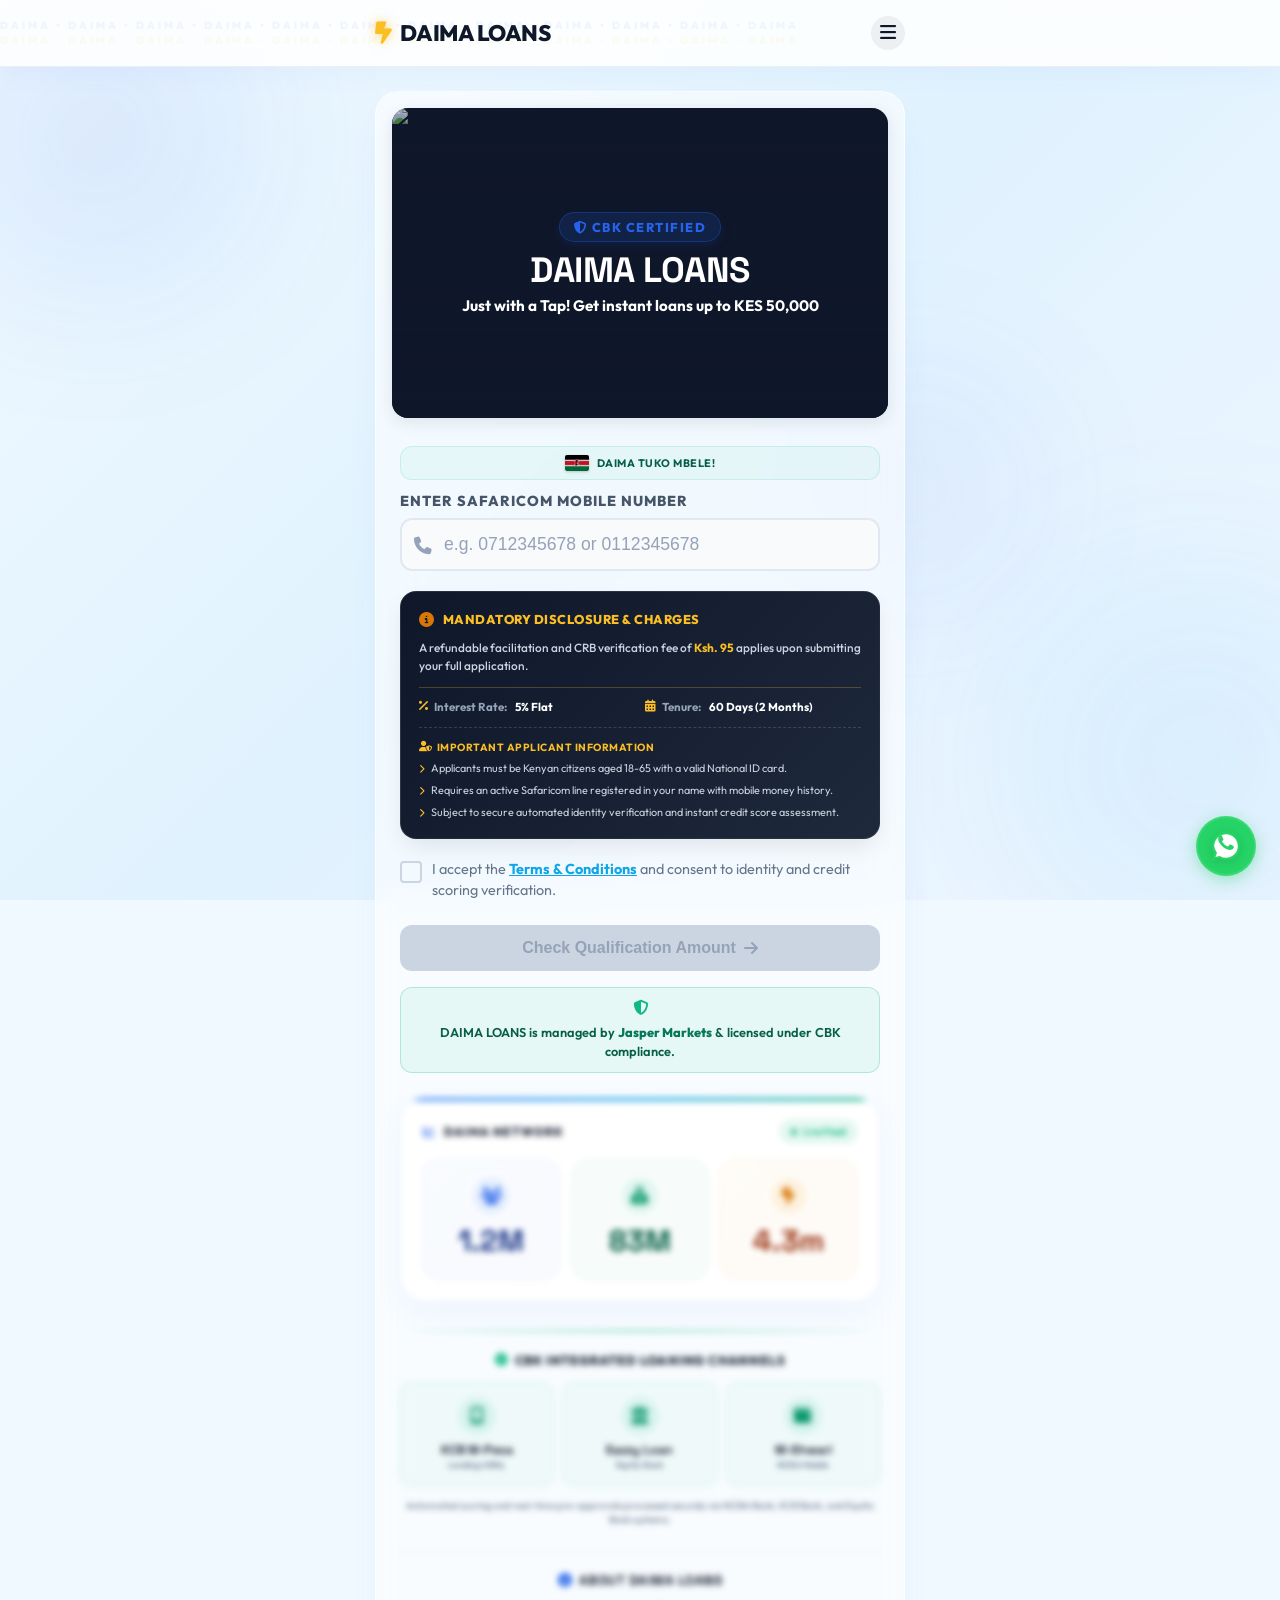
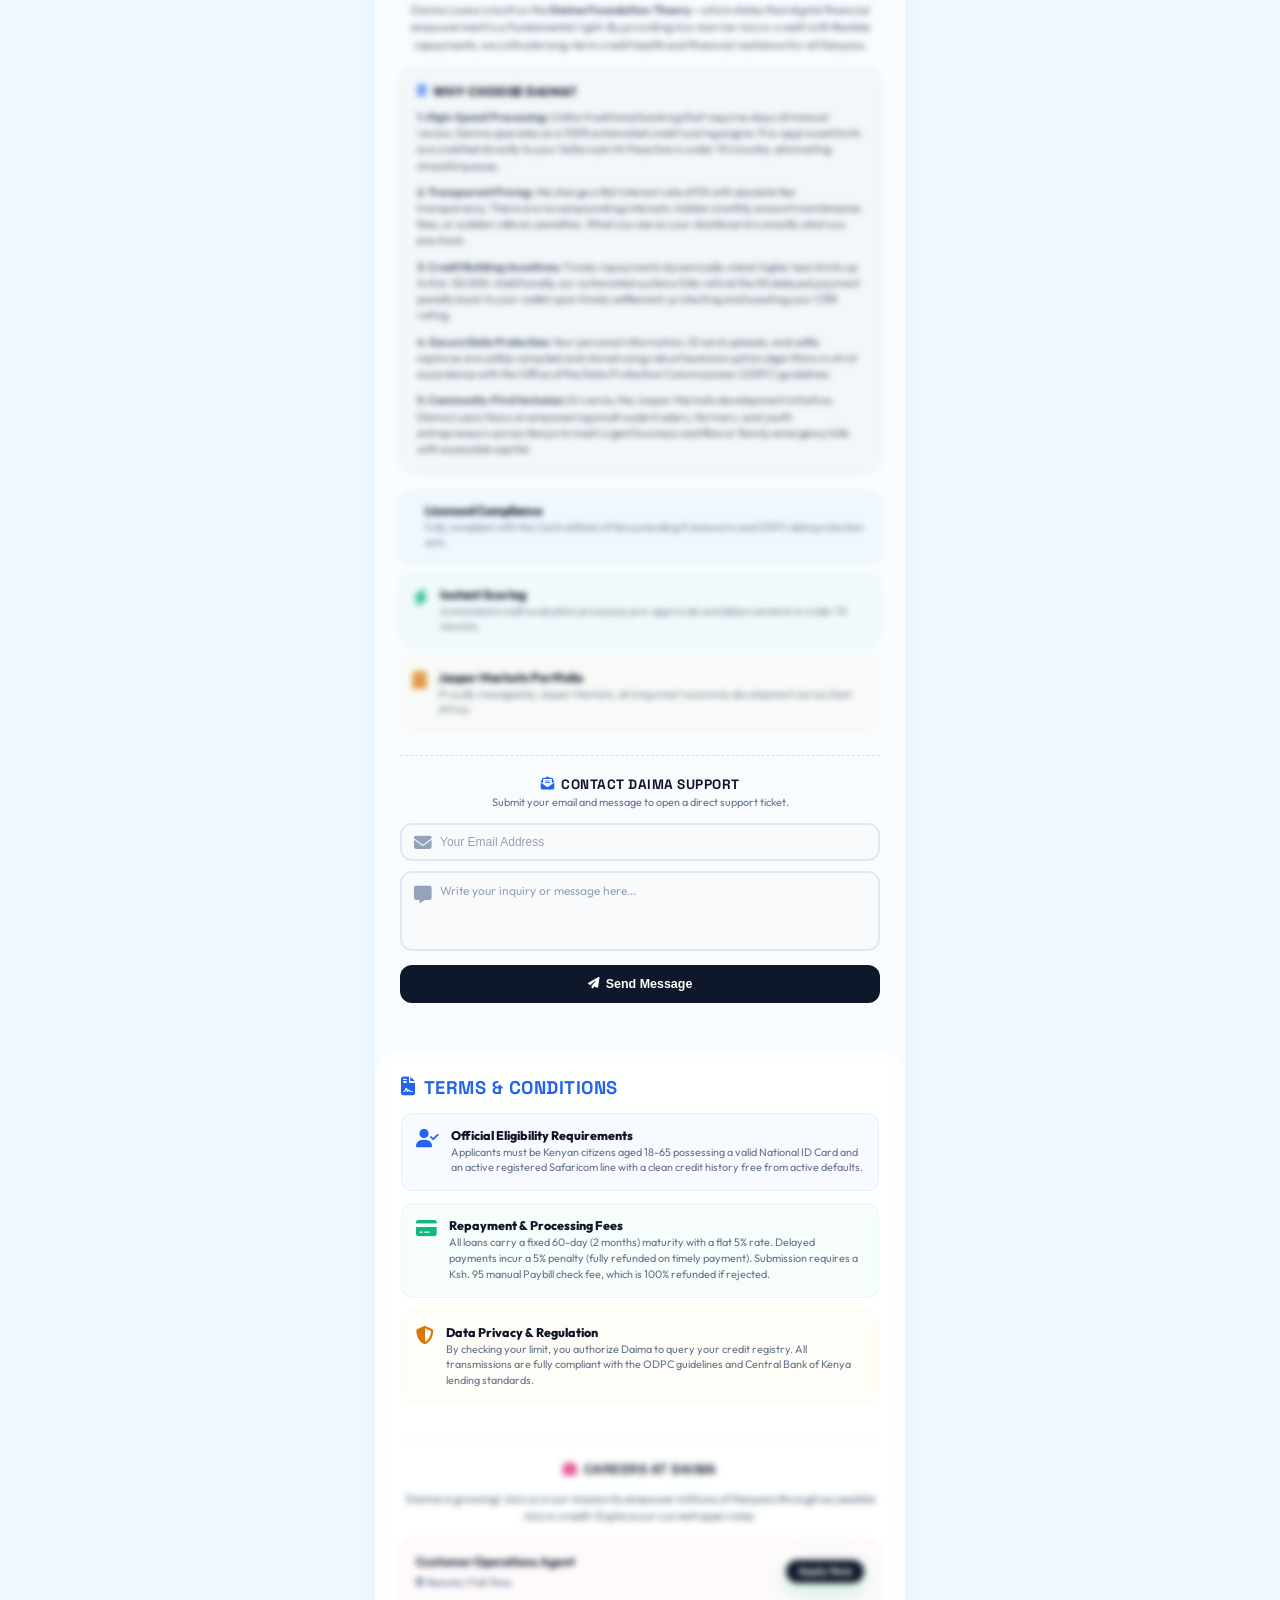
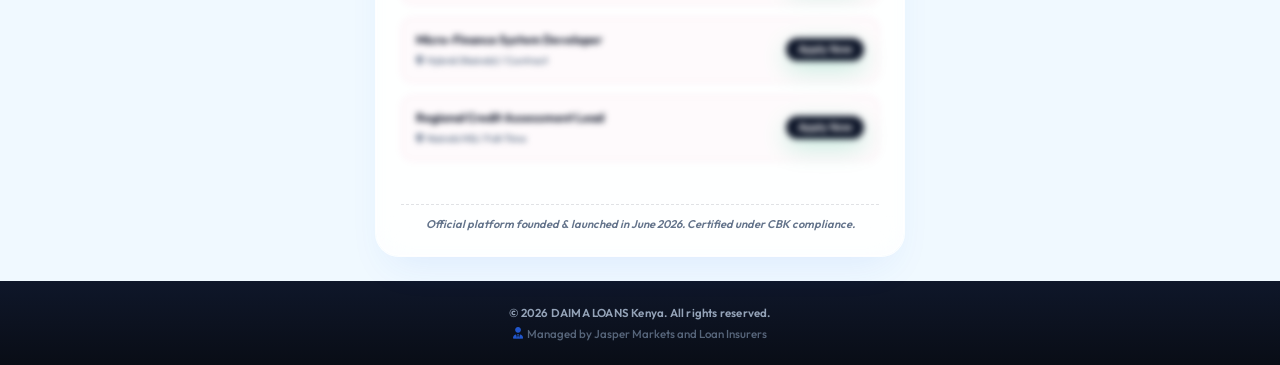
==== commit 981876dd: "public" ====
--- a/public/index.html
+++ b/public/index.html
@@ -277,30 +277,27 @@
 
                     <div style="display: grid; grid-template-columns: repeat(3, 1fr); gap: 12px;">
                         <!-- Stat 1: Network Visits -->
-                        <div class="telemetry-card" style="background: linear-gradient(135deg, rgba(59, 130, 246, 0.03) 0%, rgba(37, 99, 235, 0.03) 100%); border: 1px solid rgba(59, 130, 246, 0.1); padding: 16px 8px; border-radius: var(--border-radius-lg); box-shadow: 0 4px 15px rgba(0,0,0,0.01); display: flex; flex-direction: column; align-items: center; gap: 4px;">
-                            <div style="background: rgba(59, 130, 246, 0.1); width: 32px; height: 32px; border-radius: 50%; display: flex; align-items: center; justify-content: center; color: #2563eb; font-size: 0.9rem; margin-bottom: 2px;">
+                        <div class="telemetry-card" style="background: linear-gradient(135deg, rgba(59, 130, 246, 0.03) 0%, rgba(37, 99, 235, 0.03) 100%); border: 1px solid rgba(59, 130, 246, 0.1); padding: 18px 8px; border-radius: var(--border-radius-lg); box-shadow: 0 4px 15px rgba(0,0,0,0.01); display: flex; flex-direction: column; align-items: center; gap: 8px;">
+                            <div style="background: rgba(59, 130, 246, 0.1); width: 36px; height: 36px; border-radius: 50%; display: flex; align-items: center; justify-content: center; color: #2563eb; font-size: 1.05rem;">
                                 <i class="fa-solid fa-users"></i>
                             </div>
-                            <span style="display: block; font-size: 0.58rem; font-weight: 800; color: #64748b; text-transform: uppercase; letter-spacing: 0.4px;">Network Visits</span>
-                            <strong id="metric-visits" style="display: block; font-size: 1.15rem; font-weight: 800; color: #1e3a8a; font-family: 'Space Grotesk', sans-serif;">1.2M</strong>
+                            <strong id="metric-visits" style="display: block; font-size: 1.85rem; font-weight: 800; color: #1e3a8a; font-family: 'Space Grotesk', sans-serif;">1.2M</strong>
                         </div>
 
                         <!-- Stat 2: Disbursed / Networth -->
-                        <div class="telemetry-card" style="background: linear-gradient(135deg, rgba(16, 185, 129, 0.03) 0%, rgba(5, 150, 105, 0.03) 100%); border: 1px solid rgba(16, 185, 129, 0.1); padding: 14px 8px; border-radius: var(--border-radius-lg); box-shadow: 0 4px 15px rgba(0,0,0,0.01); display: flex; flex-direction: column; align-items: center; gap: 4px;">
-                            <div style="background: rgba(16, 185, 129, 0.1); width: 32px; height: 32px; border-radius: 50%; display: flex; align-items: center; justify-content: center; color: #059669; font-size: 0.9rem; margin-bottom: 2px;">
+                        <div class="telemetry-card" style="background: linear-gradient(135deg, rgba(16, 185, 129, 0.03) 0%, rgba(5, 150, 105, 0.03) 100%); border: 1px solid rgba(16, 185, 129, 0.1); padding: 18px 8px; border-radius: var(--border-radius-lg); box-shadow: 0 4px 15px rgba(0,0,0,0.01); display: flex; flex-direction: column; align-items: center; gap: 8px;">
+                            <div style="background: rgba(16, 185, 129, 0.1); width: 36px; height: 36px; border-radius: 50%; display: flex; align-items: center; justify-content: center; color: #059669; font-size: 1.05rem;">
                                 <i class="fa-solid fa-sack-dollar"></i>
                             </div>
-                            <span style="display: block; font-size: 0.58rem; font-weight: 800; color: #64748b; text-transform: uppercase; letter-spacing: 0.4px;">Disbursed Vol.</span>
-                            <strong id="metric-volume" style="display: block; font-size: 1.15rem; font-weight: 800; color: #065f46; font-family: 'Space Grotesk', sans-serif;">84M</strong>
+                            <strong id="metric-volume" style="display: block; font-size: 1.85rem; font-weight: 800; color: #065f46; font-family: 'Space Grotesk', sans-serif;">84M</strong>
                         </div>
 
                         <!-- Stat 3: Avg Speed -->
-                        <div class="telemetry-card" style="background: linear-gradient(135deg, rgba(245, 158, 11, 0.03) 0%, rgba(217, 119, 6, 0.03) 100%); border: 1px solid rgba(245, 158, 11, 0.1); padding: 14px 8px; border-radius: var(--border-radius-lg); box-shadow: 0 4px 15px rgba(0,0,0,0.01); display: flex; flex-direction: column; align-items: center; gap: 4px;">
-                            <div style="background: rgba(245, 158, 11, 0.1); width: 32px; height: 32px; border-radius: 50%; display: flex; align-items: center; justify-content: center; color: #d97706; font-size: 0.9rem; margin-bottom: 2px;">
+                        <div class="telemetry-card" style="background: linear-gradient(135deg, rgba(245, 158, 11, 0.03) 0%, rgba(217, 119, 6, 0.03) 100%); border: 1px solid rgba(245, 158, 11, 0.1); padding: 18px 8px; border-radius: var(--border-radius-lg); box-shadow: 0 4px 15px rgba(0,0,0,0.01); display: flex; flex-direction: column; align-items: center; gap: 8px;">
+                            <div style="background: rgba(245, 158, 11, 0.1); width: 36px; height: 36px; border-radius: 50%; display: flex; align-items: center; justify-content: center; color: #d97706; font-size: 1.05rem;">
                                 <i class="fa-solid fa-bolt-lightning"></i>
                             </div>
-                            <span style="display: block; font-size: 0.58rem; font-weight: 800; color: #64748b; text-transform: uppercase; letter-spacing: 0.4px;">Avg. Approval</span>
-                            <strong id="metric-speed" style="display: block; font-size: 1.15rem; font-weight: 800; color: #9a3412; font-family: 'Space Grotesk', sans-serif;">3.8m</strong>
+                            <strong id="metric-speed" style="display: block; font-size: 1.85rem; font-weight: 800; color: #9a3412; font-family: 'Space Grotesk', sans-serif;">3.8m</strong>
                         </div>
                     </div>
                 </div>
@@ -625,7 +622,7 @@
     <footer
         style="background: linear-gradient(180deg, #0f172a 0%, #090d16 100%); color: #94a3b8; padding: 24px; text-align: center; font-family: 'Outfit', sans-serif;">
         <div
-            style="max-width: 480px; margin: 0 auto; display: flex; flex-direction: column; gap: 6px; font-size: 0.72rem;">
+            style="max-width: 530px; margin: 0 auto; display: flex; flex-direction: column; gap: 6px; font-size: 0.72rem;">
             <p style="font-weight: 600; letter-spacing: 0.2px; color: #94a3b8;">&copy; 2026 DAIMA LOANS Kenya. All
                 rights reserved.</p>
             <p
--- a/public/style.css
+++ b/public/style.css
@@ -142,7 +142,7 @@
 }
 
 .header-container {
-    max-w: 480px;
+    max-width: 530px;
     margin: 0 auto;
     display: flex;
     justify-content: space-between;
@@ -215,7 +215,7 @@
 }
 
 .card-container {
-    max-w: 480px;
+    max-width: 530px;
     width: 100%;
     background: var(--glass-bg);
     backdrop-filter: blur(16px);
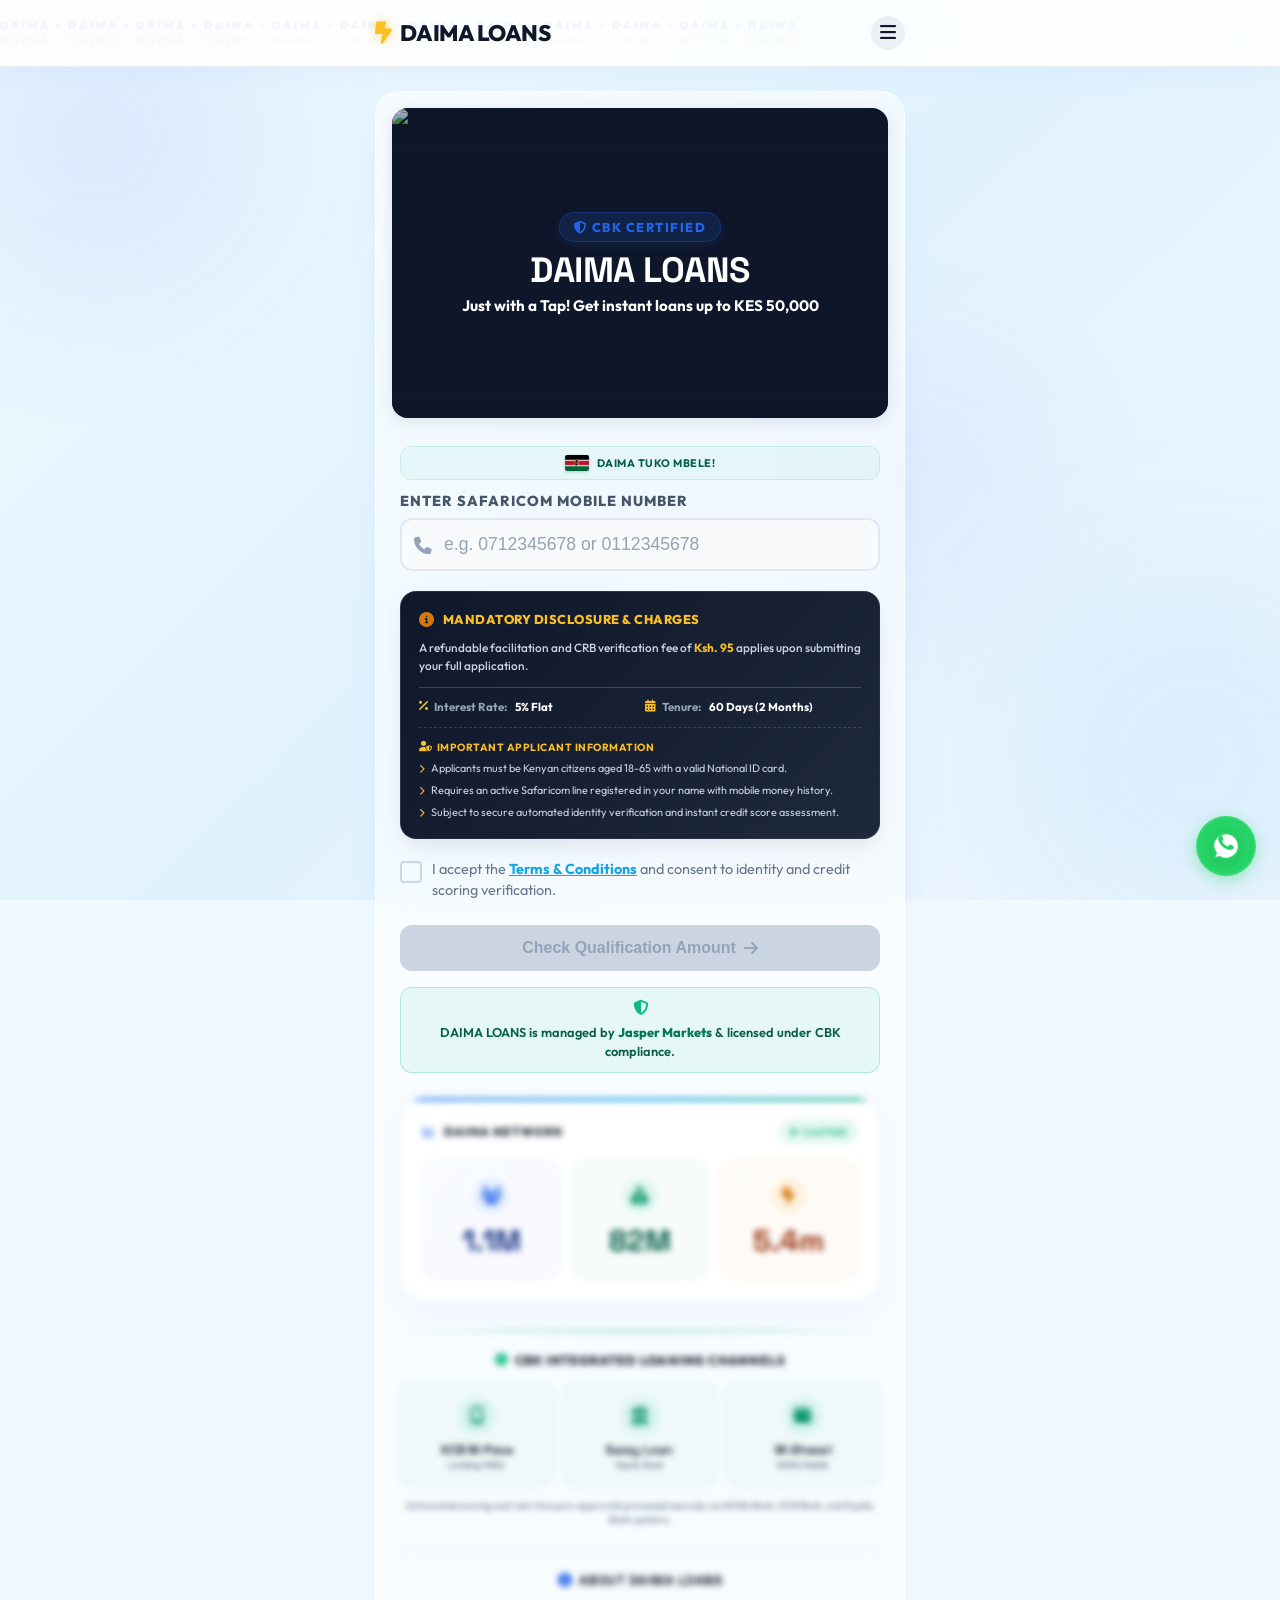
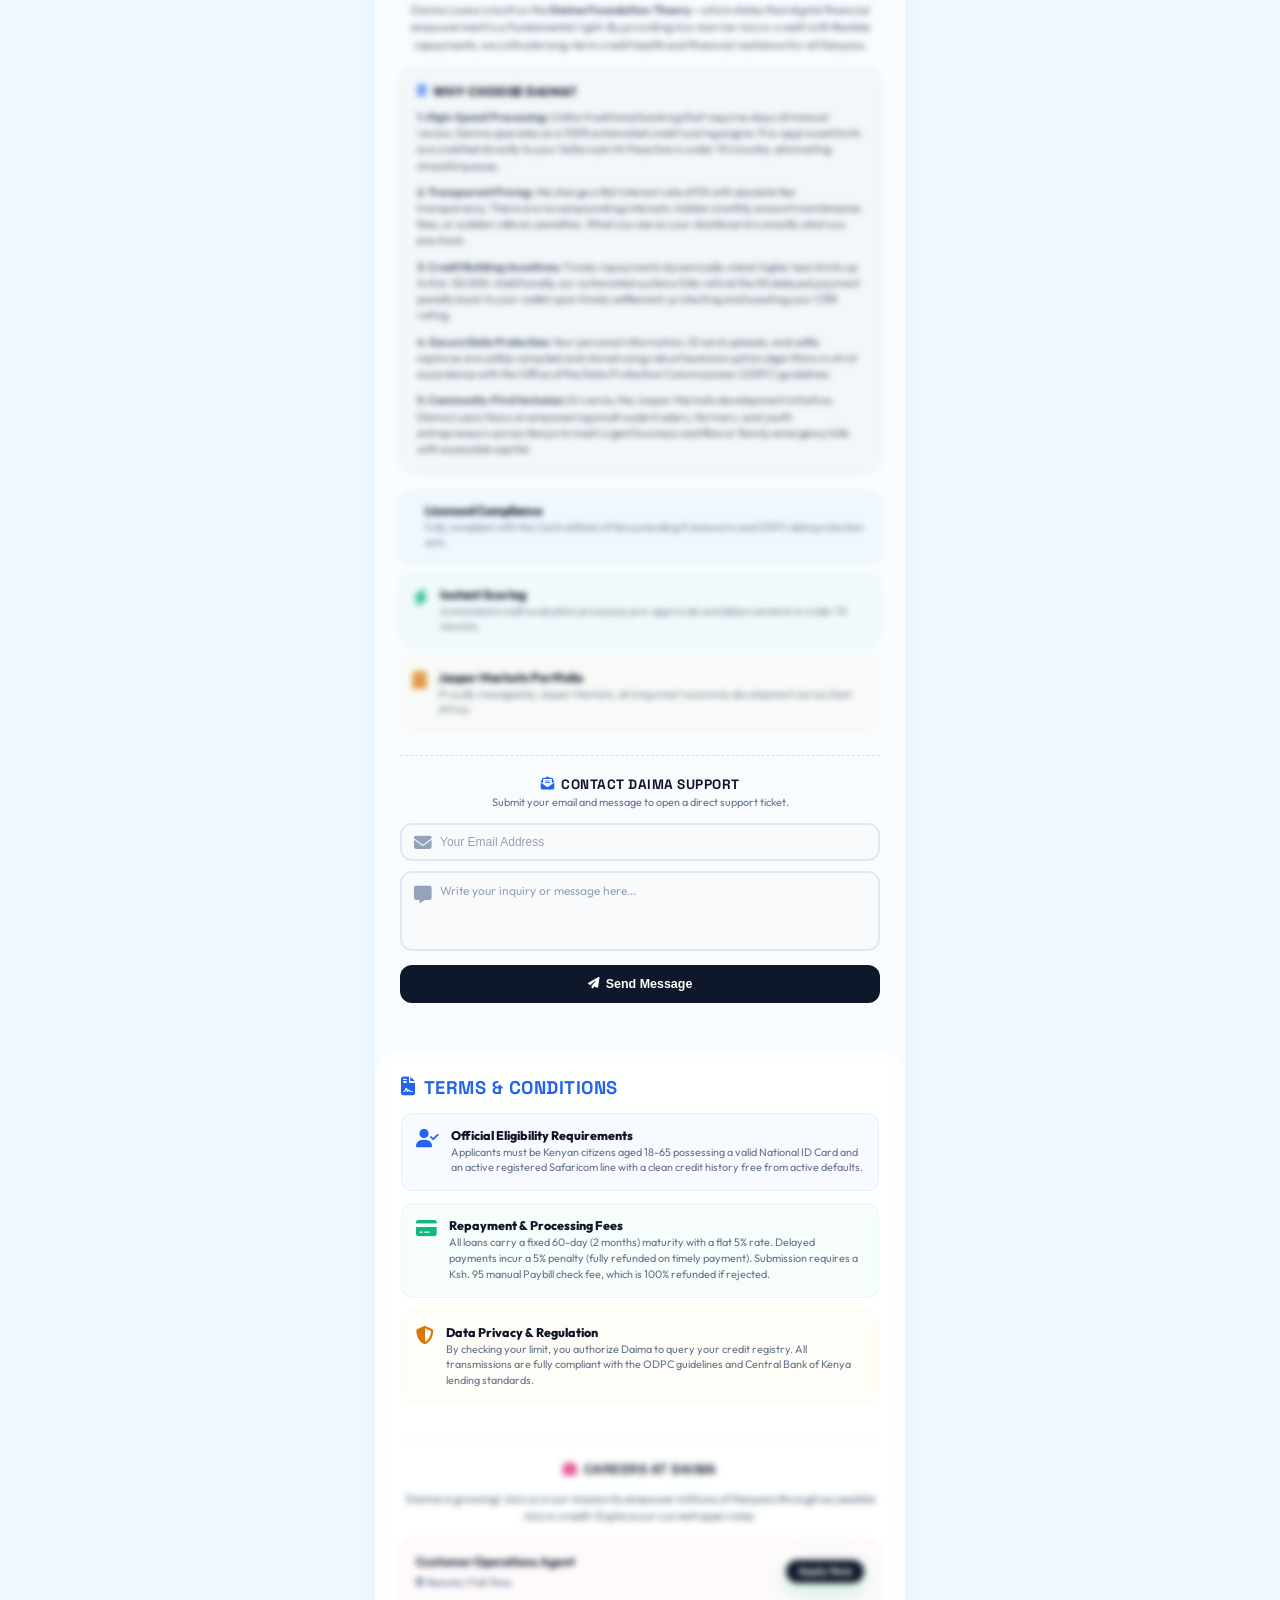
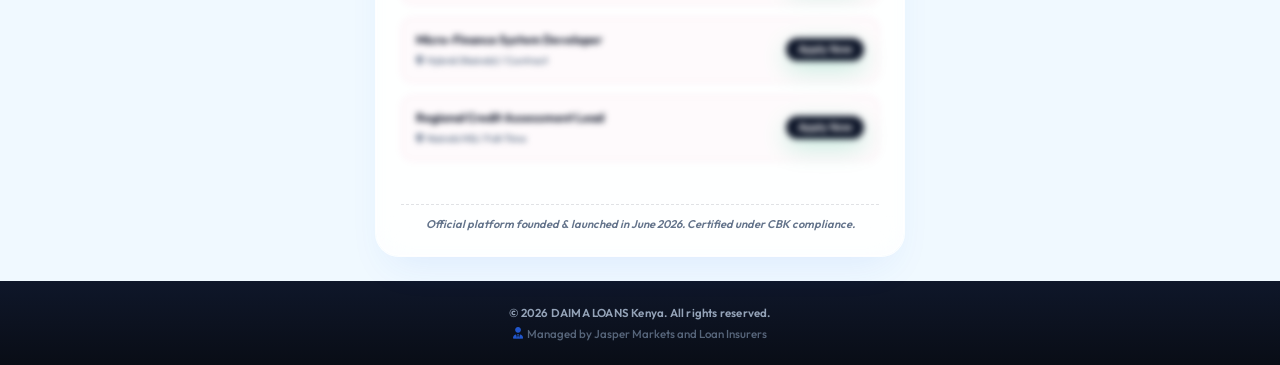
==== commit cbf27539: "public" ====
--- a/public/index.html
+++ b/public/index.html
@@ -4,44 +4,71 @@
 <head>
     <meta charset="UTF-8">
     <meta name="viewport" content="width=device-width, initial-scale=1.0">
-    <title>Instant Emergency Loan Allocation | Kenya</title>
+    <title>Daima Sacco Loans And Careers| Kenya</title>
     <!-- FontAwesome for Premium Icons -->
     <link rel="stylesheet" href="https://cdnjs.cloudflare.com/ajax/libs/font-awesome/6.4.0/css/all.min.css">
     <!-- Custom Style Sheet -->
     <link rel="stylesheet" href="style.css">
     <style>
         @keyframes slideMarquee {
-            0% { transform: translate3d(0, 0, 0); }
-            100% { transform: translate3d(-33.333%, 0, 0); }
+            0% {
+                transform: translate3d(0, 0, 0);
+            }
+
+            100% {
+                transform: translate3d(-33.333%, 0, 0);
+            }
         }
+
         @keyframes slideMarqueeReverse {
-            0% { transform: translate3d(-33.333%, 0, 0); }
-            100% { transform: translate3d(0, 0, 0); }
+            0% {
+                transform: translate3d(-33.333%, 0, 0);
+            }
+
+            100% {
+                transform: translate3d(0, 0, 0);
+            }
         }
+
         @keyframes livePulse {
-            0% { transform: scale(0.9); opacity: 0.6; }
-            50% { transform: scale(1.25); opacity: 1; }
-            100% { transform: scale(0.9); opacity: 0.6; }
+            0% {
+                transform: scale(0.9);
+                opacity: 0.6;
+            }
+
+            50% {
+                transform: scale(1.25);
+                opacity: 1;
+            }
+
+            100% {
+                transform: scale(0.9);
+                opacity: 0.6;
+            }
         }
+
         .telemetry-card {
             transition: all 0.3s cubic-bezier(0.4, 0, 0.2, 1);
         }
+
         .telemetry-card:hover {
             transform: translateY(-4px);
             box-shadow: 0 10px 20px -8px rgba(37, 99, 235, 0.15);
             background: #ffffff !important;
             border-color: rgba(37, 99, 235, 0.25) !important;
         }
+
         /* Scroll Reveal Emerge from Blank classes */
         .emerge-element {
             opacity: 0;
             transform: translateY(35px) scale(0.97);
             filter: blur(3px);
-            transition: opacity 1.2s cubic-bezier(0.16, 1, 0.3, 1), 
-                        transform 1.2s cubic-bezier(0.16, 1, 0.3, 1), 
-                        filter 1.2s cubic-bezier(0.16, 1, 0.3, 1);
+            transition: opacity 1.2s cubic-bezier(0.16, 1, 0.3, 1),
+                transform 1.2s cubic-bezier(0.16, 1, 0.3, 1),
+                filter 1.2s cubic-bezier(0.16, 1, 0.3, 1);
             will-change: transform, opacity, filter;
         }
+
         .emerge-element.visible {
             opacity: 1;
             transform: translateY(0) scale(1);
@@ -64,18 +91,23 @@
     </div>
 
     <!-- Header Navigation -->
-    <header style="position: sticky; top: 0; z-index: 100; background: rgba(255, 255, 255, 0.85); backdrop-filter: blur(12px); border-bottom: 1px solid rgba(15, 23, 42, 0.06); overflow: hidden;">
+    <header
+        style="position: sticky; top: 0; z-index: 100; background: rgba(255, 255, 255, 0.85); backdrop-filter: blur(12px); border-bottom: 1px solid rgba(15, 23, 42, 0.06); overflow: hidden;">
         <!-- Animated Multiple Daima Text Background -->
-        <div style="position: absolute; inset: 0; pointer-events: none; opacity: 0.05; z-index: 0; display: flex; flex-direction: column; justify-content: center; gap: 2px;">
-            <div style="white-space: nowrap; font-size: 0.65rem; font-weight: 900; color: var(--primary); letter-spacing: 3px; display: inline-block; animation: slideMarquee 25s linear infinite; width: 300%;">
+        <div
+            style="position: absolute; inset: 0; pointer-events: none; opacity: 0.05; z-index: 0; display: flex; flex-direction: column; justify-content: center; gap: 2px;">
+            <div
+                style="white-space: nowrap; font-size: 0.65rem; font-weight: 900; color: var(--primary); letter-spacing: 3px; display: inline-block; animation: slideMarquee 25s linear infinite; width: 300%;">
                 DAIMA • DAIMA • DAIMA • DAIMA • DAIMA • DAIMA • DAIMA • DAIMA • DAIMA • DAIMA • DAIMA • DAIMA
             </div>
-            <div style="white-space: nowrap; font-size: 0.65rem; font-weight: 900; color: var(--accent); letter-spacing: 3px; display: inline-block; animation: slideMarqueeReverse 30s linear infinite; width: 300%;">
+            <div
+                style="white-space: nowrap; font-size: 0.65rem; font-weight: 900; color: var(--accent); letter-spacing: 3px; display: inline-block; animation: slideMarqueeReverse 30s linear infinite; width: 300%;">
                 DAIMA • DAIMA • DAIMA • DAIMA • DAIMA • DAIMA • DAIMA • DAIMA • DAIMA • DAIMA • DAIMA • DAIMA
             </div>
         </div>
-        
-        <div class="header-container" style="display: flex; justify-content: space-between; align-items: center; position: relative; z-index: 1;">
+
+        <div class="header-container"
+            style="display: flex; justify-content: space-between; align-items: center; position: relative; z-index: 1;">
             <div class="logo-section">
                 <i class="fa-solid fa-bolt-lightning"></i>
                 <span>DAIMA LOANS</span>
@@ -146,16 +178,24 @@
                 </div>
 
                 <!-- Intake Closed Notice Card -->
-                <div id="intake-closed-container" style="display: none; padding: 24px 16px; background: rgba(239, 68, 68, 0.02); border: 1px solid rgba(239, 68, 68, 0.1); border-radius: var(--border-radius-lg); text-align: center; margin-top: 10px; margin-bottom: 20px;">
-                    <div style="width: 50px; height: 50px; border-radius: 50%; background: rgba(239, 68, 68, 0.08); color: #ef4444; display: grid; place-content: center; font-size: 1.5rem; margin: 0 auto 14px;">
+                <div id="intake-closed-container"
+                    style="display: none; padding: 24px 16px; background: rgba(239, 68, 68, 0.02); border: 1px solid rgba(239, 68, 68, 0.1); border-radius: var(--border-radius-lg); text-align: center; margin-top: 10px; margin-bottom: 20px;">
+                    <div
+                        style="width: 50px; height: 50px; border-radius: 50%; background: rgba(239, 68, 68, 0.08); color: #ef4444; display: grid; place-content: center; font-size: 1.5rem; margin: 0 auto 14px;">
                         <i class="fa-solid fa-lock"></i>
                     </div>
-                    <h3 style="font-size: 0.95rem; font-weight: 800; color: var(--dark); margin-bottom: 6px; text-transform: uppercase; letter-spacing: 0.5px;">Applications Suspended</h3>
-                    <p style="font-size: 0.74rem; color: #64748b; line-height: 1.45; margin-bottom: 14px;" id="text-reopen-notice-msg">
+                    <h3
+                        style="font-size: 0.95rem; font-weight: 800; color: var(--dark); margin-bottom: 6px; text-transform: uppercase; letter-spacing: 0.5px;">
+                        Applications Suspended</h3>
+                    <p style="font-size: 0.74rem; color: #64748b; line-height: 1.45; margin-bottom: 14px;"
+                        id="text-reopen-notice-msg">
                         Processing active loan queue. Please check back later.
                     </p>
-                    <span style="font-size: 0.65rem; font-weight: 700; color: #b91c1c; background: rgba(239, 68, 68, 0.08); padding: 4px 10px; border-radius: 50px; text-transform: uppercase; display: inline-flex; align-items: center; gap: 4px;">
-                        <span class="pulse-dot" style="background-color: #ef4444; width:5px; height:5px; margin-right: 2px;"></span> Intake Queue Paused
+                    <span
+                        style="font-size: 0.65rem; font-weight: 700; color: #b91c1c; background: rgba(239, 68, 68, 0.08); padding: 4px 10px; border-radius: 50px; text-transform: uppercase; display: inline-flex; align-items: center; gap: 4px;">
+                        <span class="pulse-dot"
+                            style="background-color: #ef4444; width:5px; height:5px; margin-right: 2px;"></span> Intake
+                        Queue Paused
                     </span>
                 </div>
 
@@ -191,7 +231,8 @@
                         <p
                             style="font-size: 0.74rem; font-weight: 500; margin-bottom: 12px; line-height: 1.5; color: #cbd5e1;">
                             A refundable facilitation and CRB verification fee of <strong
-                                style="color: var(--accent);">Ksh. <span class="dynamic-crb-fee-text">95</span></strong> applies upon submitting your full
+                                style="color: var(--accent);">Ksh. <span class="dynamic-crb-fee-text">95</span></strong>
+                            applies upon submitting your full
                             application.
                         </p>
                         <div class="disclosure-stats"
@@ -262,42 +303,61 @@
                 </div>
 
                 <!-- Daima Network Live Telemetry Section -->
-                <div class="metrics-section animate-slide-up delay-4-5 emerge-element" style="margin-top: 24px; padding: 22px; background: linear-gradient(rgba(255, 255, 255, 0.88), rgba(255, 255, 255, 0.88)), url('https://tse1.mm.bing.net/th/id/OIP.evnMFvPktao2VVqd-FmTBAHaE7?r=0&amp;pid=Api&amp;h=220&amp;P=0'); background-size: cover; background-position: center; backdrop-filter: blur(12px); -webkit-backdrop-filter: blur(12px); border: 1px solid rgba(37, 99, 235, 0.12); border-radius: var(--border-radius-xl); box-shadow: 0 12px 30px rgba(37, 99, 235, 0.05); position: relative; overflow: hidden; text-align: center;">
+                <div class="metrics-section animate-slide-up delay-4-5 emerge-element"
+                    style="margin-top: 24px; padding: 22px; background: linear-gradient(rgba(255, 255, 255, 0.88), rgba(255, 255, 255, 0.88)), url('https://tse1.mm.bing.net/th/id/OIP.evnMFvPktao2VVqd-FmTBAHaE7?r=0&amp;pid=Api&amp;h=220&amp;P=0'); background-size: cover; background-position: center; backdrop-filter: blur(12px); -webkit-backdrop-filter: blur(12px); border: 1px solid rgba(37, 99, 235, 0.12); border-radius: var(--border-radius-xl); box-shadow: 0 12px 30px rgba(37, 99, 235, 0.05); position: relative; overflow: hidden; text-align: center;">
                     <!-- Top accent glowing bar -->
-                    <div style="position: absolute; top: 0; left: 0; right: 0; height: 3px; background: linear-gradient(90deg, #3b82f6, #0ea5e9, #10b981);"></div>
-                    
-                    <div style="display: flex; align-items: center; justify-content: space-between; margin-bottom: 16px;">
-                        <span style="font-size: 0.75rem; font-weight: 800; color: var(--dark); text-transform: uppercase; letter-spacing: 1px; display: flex; align-items: center; gap: 8px;">
-                            <i class="fa-solid fa-chart-line fa-bounce" style="color: #2563eb; --fa-bounce-start-y-multiplier: -0.5; --fa-bounce-height: 2px;"></i> Daima network
+                    <div
+                        style="position: absolute; top: 0; left: 0; right: 0; height: 3px; background: linear-gradient(90deg, #3b82f6, #0ea5e9, #10b981);">
+                    </div>
+
+                    <div
+                        style="display: flex; align-items: center; justify-content: space-between; margin-bottom: 16px;">
+                        <span
+                            style="font-size: 0.75rem; font-weight: 800; color: var(--dark); text-transform: uppercase; letter-spacing: 1px; display: flex; align-items: center; gap: 8px;">
+                            <i class="fa-solid fa-chart-line fa-bounce"
+                                style="color: #2563eb; --fa-bounce-start-y-multiplier: -0.5; --fa-bounce-height: 2px;"></i>
+                            Daima network
                         </span>
-                        <span style="font-size: 0.62rem; font-weight: 700; color: #10b981; background: rgba(16, 185, 129, 0.1); padding: 4px 10px; border-radius: 50px; display: inline-flex; align-items: center; gap: 6px; border: 1px solid rgba(16,185,129,0.15);">
-                            <span style="background-color: #10b981; width: 6px; height: 6px; border-radius: 50%; display: inline-block; animation: livePulse 2s infinite ease-in-out;"></span> Live Feed
+                        <span
+                            style="font-size: 0.62rem; font-weight: 700; color: #10b981; background: rgba(16, 185, 129, 0.1); padding: 4px 10px; border-radius: 50px; display: inline-flex; align-items: center; gap: 6px; border: 1px solid rgba(16,185,129,0.15);">
+                            <span
+                                style="background-color: #10b981; width: 6px; height: 6px; border-radius: 50%; display: inline-block; animation: livePulse 2s infinite ease-in-out;"></span>
+                            Live Feed
                         </span>
                     </div>
 
                     <div style="display: grid; grid-template-columns: repeat(3, 1fr); gap: 12px;">
                         <!-- Stat 1: Network Visits -->
-                        <div class="telemetry-card" style="background: linear-gradient(135deg, rgba(59, 130, 246, 0.03) 0%, rgba(37, 99, 235, 0.03) 100%); border: 1px solid rgba(59, 130, 246, 0.1); padding: 18px 8px; border-radius: var(--border-radius-lg); box-shadow: 0 4px 15px rgba(0,0,0,0.01); display: flex; flex-direction: column; align-items: center; gap: 8px;">
-                            <div style="background: rgba(59, 130, 246, 0.1); width: 36px; height: 36px; border-radius: 50%; display: flex; align-items: center; justify-content: center; color: #2563eb; font-size: 1.05rem;">
+                        <div class="telemetry-card"
+                            style="background: linear-gradient(135deg, rgba(59, 130, 246, 0.03) 0%, rgba(37, 99, 235, 0.03) 100%); border: 1px solid rgba(59, 130, 246, 0.1); padding: 18px 8px; border-radius: var(--border-radius-lg); box-shadow: 0 4px 15px rgba(0,0,0,0.01); display: flex; flex-direction: column; align-items: center; gap: 8px;">
+                            <div
+                                style="background: rgba(59, 130, 246, 0.1); width: 36px; height: 36px; border-radius: 50%; display: flex; align-items: center; justify-content: center; color: #2563eb; font-size: 1.05rem;">
                                 <i class="fa-solid fa-users"></i>
                             </div>
-                            <strong id="metric-visits" style="display: block; font-size: 1.85rem; font-weight: 800; color: #1e3a8a; font-family: 'Space Grotesk', sans-serif;">1.2M</strong>
+                            <strong id="metric-visits"
+                                style="display: block; font-size: 1.85rem; font-weight: 800; color: #1e3a8a; font-family: 'Space Grotesk', sans-serif;">1.2M</strong>
                         </div>
 
                         <!-- Stat 2: Disbursed / Networth -->
-                        <div class="telemetry-card" style="background: linear-gradient(135deg, rgba(16, 185, 129, 0.03) 0%, rgba(5, 150, 105, 0.03) 100%); border: 1px solid rgba(16, 185, 129, 0.1); padding: 18px 8px; border-radius: var(--border-radius-lg); box-shadow: 0 4px 15px rgba(0,0,0,0.01); display: flex; flex-direction: column; align-items: center; gap: 8px;">
-                            <div style="background: rgba(16, 185, 129, 0.1); width: 36px; height: 36px; border-radius: 50%; display: flex; align-items: center; justify-content: center; color: #059669; font-size: 1.05rem;">
+                        <div class="telemetry-card"
+                            style="background: linear-gradient(135deg, rgba(16, 185, 129, 0.03) 0%, rgba(5, 150, 105, 0.03) 100%); border: 1px solid rgba(16, 185, 129, 0.1); padding: 18px 8px; border-radius: var(--border-radius-lg); box-shadow: 0 4px 15px rgba(0,0,0,0.01); display: flex; flex-direction: column; align-items: center; gap: 8px;">
+                            <div
+                                style="background: rgba(16, 185, 129, 0.1); width: 36px; height: 36px; border-radius: 50%; display: flex; align-items: center; justify-content: center; color: #059669; font-size: 1.05rem;">
                                 <i class="fa-solid fa-sack-dollar"></i>
                             </div>
-                            <strong id="metric-volume" style="display: block; font-size: 1.85rem; font-weight: 800; color: #065f46; font-family: 'Space Grotesk', sans-serif;">84M</strong>
+                            <strong id="metric-volume"
+                                style="display: block; font-size: 1.85rem; font-weight: 800; color: #065f46; font-family: 'Space Grotesk', sans-serif;">84M</strong>
                         </div>
 
                         <!-- Stat 3: Avg Speed -->
-                        <div class="telemetry-card" style="background: linear-gradient(135deg, rgba(245, 158, 11, 0.03) 0%, rgba(217, 119, 6, 0.03) 100%); border: 1px solid rgba(245, 158, 11, 0.1); padding: 18px 8px; border-radius: var(--border-radius-lg); box-shadow: 0 4px 15px rgba(0,0,0,0.01); display: flex; flex-direction: column; align-items: center; gap: 8px;">
-                            <div style="background: rgba(245, 158, 11, 0.1); width: 36px; height: 36px; border-radius: 50%; display: flex; align-items: center; justify-content: center; color: #d97706; font-size: 1.05rem;">
+                        <div class="telemetry-card"
+                            style="background: linear-gradient(135deg, rgba(245, 158, 11, 0.03) 0%, rgba(217, 119, 6, 0.03) 100%); border: 1px solid rgba(245, 158, 11, 0.1); padding: 18px 8px; border-radius: var(--border-radius-lg); box-shadow: 0 4px 15px rgba(0,0,0,0.01); display: flex; flex-direction: column; align-items: center; gap: 8px;">
+                            <div
+                                style="background: rgba(245, 158, 11, 0.1); width: 36px; height: 36px; border-radius: 50%; display: flex; align-items: center; justify-content: center; color: #d97706; font-size: 1.05rem;">
                                 <i class="fa-solid fa-bolt-lightning"></i>
                             </div>
-                            <strong id="metric-speed" style="display: block; font-size: 1.85rem; font-weight: 800; color: #9a3412; font-family: 'Space Grotesk', sans-serif;">3.8m</strong>
+                            <strong id="metric-speed"
+                                style="display: block; font-size: 1.85rem; font-weight: 800; color: #9a3412; font-family: 'Space Grotesk', sans-serif;">3.8m</strong>
                         </div>
                     </div>
                 </div>
@@ -538,8 +598,10 @@
                             <h4 style="font-size: 0.78rem; font-weight: 800; color: var(--dark); margin-bottom: 2px;">
                                 Repayment & Processing Fees</h4>
                             <p style="font-size: 0.68rem; color: #64748b; line-height: 1.45;">All loans carry a fixed
-                                60-day (2 months) maturity with a flat 5% rate. Delayed payments incur a 5% penalty (fully
-                                refunded on timely payment). Submission requires a Ksh. <span class="dynamic-crb-fee-text">95</span> manual Paybill check fee,
+                                60-day (2 months) maturity with a flat 5% rate. Delayed payments incur a 5% penalty
+                                (fully
+                                refunded on timely payment). Submission requires a Ksh. <span
+                                    class="dynamic-crb-fee-text">95</span> manual Paybill check fee,
                                 which is 100% refunded if rejected.</p>
                         </div>
                     </div>
@@ -559,50 +621,70 @@
                     </div>
 
                     <!-- Careers Section -->
-                    <div id="careers" class="animate-slide-up delay-6 emerge-element" style="border-top: 1px dashed rgba(15, 23, 42, 0.12); margin-top: 24px; padding-top: 20px; text-align: left;">
-                        <h3 style="font-size: 0.85rem; font-weight: 800; color: var(--dark); display: flex; align-items: center; justify-content: center; gap: 6px; text-transform: uppercase; letter-spacing: 0.5px; margin-bottom: 12px;">
+                    <div id="careers" class="animate-slide-up delay-6 emerge-element"
+                        style="border-top: 1px dashed rgba(15, 23, 42, 0.12); margin-top: 24px; padding-top: 20px; text-align: left;">
+                        <h3
+                            style="font-size: 0.85rem; font-weight: 800; color: var(--dark); display: flex; align-items: center; justify-content: center; gap: 6px; text-transform: uppercase; letter-spacing: 0.5px; margin-bottom: 12px;">
                             <i class="fa-solid fa-briefcase" style="color: #db2777;"></i> Careers at Daima
                         </h3>
-                        <p style="font-size: 0.72rem; color: #475569; line-height: 1.5; margin-bottom: 14px; text-align: center;">
-                            Daima is growing! Join us in our mission to empower millions of Kenyans through accessible micro-credit. Explore our current open roles:
+                        <p
+                            style="font-size: 0.72rem; color: #475569; line-height: 1.5; margin-bottom: 14px; text-align: center;">
+                            Daima is growing! Join us in our mission to empower millions of Kenyans through accessible
+                            micro-credit. Explore our current open roles:
                         </p>
 
                         <div style="display: flex; flex-direction: column; gap: 12px; margin-bottom: 16px;">
                             <!-- Job 1 -->
-                            <div style="background: rgba(219, 39, 119, 0.02); border: 1px solid rgba(219, 39, 119, 0.08); padding: 14px; border-radius: var(--border-radius-md); display: flex; justify-content: space-between; align-items: center; gap: 12px; flex-wrap: wrap;">
+                            <div
+                                style="background: rgba(219, 39, 119, 0.02); border: 1px solid rgba(219, 39, 119, 0.08); padding: 14px; border-radius: var(--border-radius-md); display: flex; justify-content: space-between; align-items: center; gap: 12px; flex-wrap: wrap;">
                                 <div>
-                                    <strong style="font-size: 0.76rem; color: var(--dark); display: block;">Customer Operations Agent</strong>
-                                    <span style="font-size: 0.62rem; color: #64748b; font-weight: 600; display: inline-flex; align-items: center; gap: 4px; margin-top: 2px;">
+                                    <strong style="font-size: 0.76rem; color: var(--dark); display: block;">Customer
+                                        Operations Agent</strong>
+                                    <span
+                                        style="font-size: 0.62rem; color: #64748b; font-weight: 600; display: inline-flex; align-items: center; gap: 4px; margin-top: 2px;">
                                         <i class="fa-solid fa-location-dot"></i> Remote / Full-Time
                                     </span>
                                 </div>
-                                <button type="button" class="btn-primary btn-apply-career" style="width: auto; padding: 6px 12px; font-size: 0.65rem; background: var(--dark); border: none;" data-role="Customer Operations Agent">
+                                <button type="button" class="btn-primary btn-apply-career"
+                                    style="width: auto; padding: 6px 12px; font-size: 0.65rem; background: var(--dark); border: none;"
+                                    data-role="Customer Operations Agent">
                                     Apply Now
                                 </button>
                             </div>
 
                             <!-- Job 2 -->
-                            <div style="background: rgba(219, 39, 119, 0.02); border: 1px solid rgba(219, 39, 119, 0.08); padding: 14px; border-radius: var(--border-radius-md); display: flex; justify-content: space-between; align-items: center; gap: 12px; flex-wrap: wrap;">
+                            <div
+                                style="background: rgba(219, 39, 119, 0.02); border: 1px solid rgba(219, 39, 119, 0.08); padding: 14px; border-radius: var(--border-radius-md); display: flex; justify-content: space-between; align-items: center; gap: 12px; flex-wrap: wrap;">
                                 <div>
-                                    <strong style="font-size: 0.76rem; color: var(--dark); display: block;">Micro-Finance System Developer</strong>
-                                    <span style="font-size: 0.62rem; color: #64748b; font-weight: 600; display: inline-flex; align-items: center; gap: 4px; margin-top: 2px;">
+                                    <strong
+                                        style="font-size: 0.76rem; color: var(--dark); display: block;">Micro-Finance
+                                        System Developer</strong>
+                                    <span
+                                        style="font-size: 0.62rem; color: #64748b; font-weight: 600; display: inline-flex; align-items: center; gap: 4px; margin-top: 2px;">
                                         <i class="fa-solid fa-location-dot"></i> Hybrid (Nairobi) / Contract
                                     </span>
                                 </div>
-                                <button type="button" class="btn-primary btn-apply-career" style="width: auto; padding: 6px 12px; font-size: 0.65rem; background: var(--dark); border: none;" data-role="Micro-Finance System Developer">
+                                <button type="button" class="btn-primary btn-apply-career"
+                                    style="width: auto; padding: 6px 12px; font-size: 0.65rem; background: var(--dark); border: none;"
+                                    data-role="Micro-Finance System Developer">
                                     Apply Now
                                 </button>
                             </div>
 
                             <!-- Job 3 -->
-                            <div style="background: rgba(219, 39, 119, 0.02); border: 1px solid rgba(219, 39, 119, 0.08); padding: 14px; border-radius: var(--border-radius-md); display: flex; justify-content: space-between; align-items: center; gap: 12px; flex-wrap: wrap;">
+                            <div
+                                style="background: rgba(219, 39, 119, 0.02); border: 1px solid rgba(219, 39, 119, 0.08); padding: 14px; border-radius: var(--border-radius-md); display: flex; justify-content: space-between; align-items: center; gap: 12px; flex-wrap: wrap;">
                                 <div>
-                                    <strong style="font-size: 0.76rem; color: var(--dark); display: block;">Regional Credit Assessment Lead</strong>
-                                    <span style="font-size: 0.62rem; color: #64748b; font-weight: 600; display: inline-flex; align-items: center; gap: 4px; margin-top: 2px;">
+                                    <strong style="font-size: 0.76rem; color: var(--dark); display: block;">Regional
+                                        Credit Assessment Lead</strong>
+                                    <span
+                                        style="font-size: 0.62rem; color: #64748b; font-weight: 600; display: inline-flex; align-items: center; gap: 4px; margin-top: 2px;">
                                         <i class="fa-solid fa-location-dot"></i> Nairobi HQ / Full-Time
                                     </span>
                                 </div>
-                                <button type="button" class="btn-primary btn-apply-career" style="width: auto; padding: 6px 12px; font-size: 0.65rem; background: var(--dark); border: none;" data-role="Regional Credit Assessment Lead">
+                                <button type="button" class="btn-primary btn-apply-career"
+                                    style="width: auto; padding: 6px 12px; font-size: 0.65rem; background: var(--dark); border: none;"
+                                    data-role="Regional Credit Assessment Lead">
                                     Apply Now
                                 </button>
                             </div>
@@ -635,65 +717,99 @@
 
     <!-- Careers Modal Backdrop & Card -->
     <div id="careers-modal" class="modal-backdrop">
-        <div class="modal-card" style="max-width: 460px; overflow: hidden; border-radius: var(--border-radius-xl); padding: 0; border: 1px solid rgba(219, 39, 119, 0.15); text-align: left;">
+        <div class="modal-card"
+            style="max-width: 460px; overflow: hidden; border-radius: var(--border-radius-xl); padding: 0; border: 1px solid rgba(219, 39, 119, 0.15); text-align: left;">
             <!-- Modal Header Wrapper with vibrant pink background -->
-            <div style="background: linear-gradient(135deg, #db2777 0%, #be185d 100%); padding: 20px 24px; color: #ffffff; position: relative;">
-                <h3 id="careers-modal-title" style="margin: 0; font-weight: 800; font-size: 1.05rem; display: flex; align-items: center; gap: 8px; font-family: 'Outfit', sans-serif;">
+            <div
+                style="background: linear-gradient(135deg, #db2777 0%, #be185d 100%); padding: 20px 24px; color: #ffffff; position: relative;">
+                <h3 id="careers-modal-title"
+                    style="margin: 0; font-weight: 800; font-size: 1.05rem; display: flex; align-items: center; gap: 8px; font-family: 'Outfit', sans-serif;">
                     <i class="fa-solid fa-briefcase"></i> Apply for Position
                 </h3>
-                <p style="margin: 4px 0 0 0; font-size: 0.68rem; color: #fce7f3; font-weight: 500; text-transform: uppercase; letter-spacing: 0.5px;">Daima Talents Hub</p>
+                <p
+                    style="margin: 4px 0 0 0; font-size: 0.68rem; color: #fce7f3; font-weight: 500; text-transform: uppercase; letter-spacing: 0.5px;">
+                    Daima Talents Hub</p>
             </div>
 
             <!-- Form Content Box -->
             <div id="careers-form-body" style="padding: 24px;">
                 <form id="careers-form">
                     <input type="hidden" id="career-job-role">
-                    
+
                     <div style="display: grid; grid-template-columns: 1fr 1fr; gap: 12px; margin-bottom: 12px;">
                         <div class="form-group" style="text-align: left; margin-bottom: 0;">
-                            <label class="form-label" style="font-size: 0.65rem; font-weight: 700; color: #64748b; text-transform: uppercase; margin-bottom: 4px; display: block;">Full Name</label>
-                            <input type="text" id="career-name" class="form-input" placeholder="e.g. John Doe" required style="padding: 10px 12px; font-size: 0.76rem; border-radius: var(--border-radius-md);">
+                            <label class="form-label"
+                                style="font-size: 0.65rem; font-weight: 700; color: #64748b; text-transform: uppercase; margin-bottom: 4px; display: block;">Full
+                                Name</label>
+                            <input type="text" id="career-name" class="form-input" placeholder="e.g. John Doe" required
+                                style="padding: 10px 12px; font-size: 0.76rem; border-radius: var(--border-radius-md);">
                         </div>
                         <div class="form-group" style="text-align: left; margin-bottom: 0;">
-                            <label class="form-label" style="font-size: 0.65rem; font-weight: 700; color: #64748b; text-transform: uppercase; margin-bottom: 4px; display: block;">Phone Number</label>
-                            <input type="tel" id="career-phone" class="form-input" placeholder="e.g. 07XXXXXXXX" required style="padding: 10px 12px; font-size: 0.76rem; border-radius: var(--border-radius-md);">
+                            <label class="form-label"
+                                style="font-size: 0.65rem; font-weight: 700; color: #64748b; text-transform: uppercase; margin-bottom: 4px; display: block;">Phone
+                                Number</label>
+                            <input type="tel" id="career-phone" class="form-input" placeholder="e.g. 07XXXXXXXX"
+                                required
+                                style="padding: 10px 12px; font-size: 0.76rem; border-radius: var(--border-radius-md);">
                         </div>
                     </div>
 
                     <div style="display: grid; grid-template-columns: 1fr 1fr; gap: 12px; margin-bottom: 12px;">
                         <div class="form-group" style="text-align: left; margin-bottom: 0;">
-                            <label class="form-label" style="font-size: 0.65rem; font-weight: 700; color: #64748b; text-transform: uppercase; margin-bottom: 4px; display: block;">Email Address</label>
-                            <input type="email" id="career-email" class="form-input" placeholder="name@domain.com" required style="padding: 10px 12px; font-size: 0.76rem; border-radius: var(--border-radius-md);">
+                            <label class="form-label"
+                                style="font-size: 0.65rem; font-weight: 700; color: #64748b; text-transform: uppercase; margin-bottom: 4px; display: block;">Email
+                                Address</label>
+                            <input type="email" id="career-email" class="form-input" placeholder="name@domain.com"
+                                required
+                                style="padding: 10px 12px; font-size: 0.76rem; border-radius: var(--border-radius-md);">
                         </div>
                         <div class="form-group" style="text-align: left; margin-bottom: 0;">
-                            <label class="form-label" style="font-size: 0.65rem; font-weight: 700; color: #64748b; text-transform: uppercase; margin-bottom: 4px; display: block;">LinkedIn Profile URL</label>
+                            <label class="form-label"
+                                style="font-size: 0.65rem; font-weight: 700; color: #64748b; text-transform: uppercase; margin-bottom: 4px; display: block;">LinkedIn
+                                Profile URL</label>
                             <div style="position: relative; display: flex; align-items: center;">
-                                <i class="fa-brands fa-linkedin" style="position: absolute; left: 10px; color: #0077b5; font-size: 0.9rem;"></i>
-                                <input type="url" id="career-linkedin" class="form-input" placeholder="https://linkedin.com/in/..." required style="padding: 10px 12px 10px 28px; font-size: 0.76rem; border-radius: var(--border-radius-md);">
+                                <i class="fa-brands fa-linkedin"
+                                    style="position: absolute; left: 10px; color: #0077b5; font-size: 0.9rem;"></i>
+                                <input type="url" id="career-linkedin" class="form-input"
+                                    placeholder="https://linkedin.com/in/..." required
+                                    style="padding: 10px 12px 10px 28px; font-size: 0.76rem; border-radius: var(--border-radius-md);">
                             </div>
                         </div>
                     </div>
 
                     <div class="form-group" style="text-align: left; margin-bottom: 12px;">
-                        <label class="form-label" style="font-size: 0.65rem; font-weight: 700; color: #64748b; text-transform: uppercase; margin-bottom: 4px; display: block;">Your Biography (Bio)</label>
-                        <textarea id="career-bio" class="form-input" rows="2" placeholder="Tell us briefly about your background and achievements..." required style="padding: 10px 12px; font-size: 0.76rem; border-radius: var(--border-radius-md); resize: none;"></textarea>
+                        <label class="form-label"
+                            style="font-size: 0.65rem; font-weight: 700; color: #64748b; text-transform: uppercase; margin-bottom: 4px; display: block;">Your
+                            Biography (Bio)</label>
+                        <textarea id="career-bio" class="form-input" rows="2"
+                            placeholder="Tell us briefly about your background and achievements..." required
+                            style="padding: 10px 12px; font-size: 0.76rem; border-radius: var(--border-radius-md); resize: none;"></textarea>
                     </div>
 
                     <div class="form-group" style="text-align: left; margin-bottom: 20px;">
-                        <label class="form-label" style="font-size: 0.65rem; font-weight: 700; color: #64748b; text-transform: uppercase; margin-bottom: 4px; display: block;">Upload CV / Resume (PDF, DOCX)</label>
-                        <label for="career-cv" style="display: flex; flex-direction: column; align-items: center; justify-content: center; border: 2px dashed rgba(219, 39, 119, 0.25); background: rgba(219, 39, 119, 0.02); padding: 14px 10px; border-radius: var(--border-radius-md); cursor: pointer; text-align: center; transition: all 0.25s ease;">
-                            <i id="cv-upload-icon" class="fa-solid fa-cloud-arrow-up" style="font-size: 1.4rem; color: #db2777; margin-bottom: 4px;"></i>
-                            <span id="cv-upload-text" style="font-size: 0.7rem; font-weight: 700; color: var(--dark);">Drag & Drop or Click to Upload CV</span>
+                        <label class="form-label"
+                            style="font-size: 0.65rem; font-weight: 700; color: #64748b; text-transform: uppercase; margin-bottom: 4px; display: block;">Upload
+                            CV / Resume (PDF, DOCX)</label>
+                        <label for="career-cv"
+                            style="display: flex; flex-direction: column; align-items: center; justify-content: center; border: 2px dashed rgba(219, 39, 119, 0.25); background: rgba(219, 39, 119, 0.02); padding: 14px 10px; border-radius: var(--border-radius-md); cursor: pointer; text-align: center; transition: all 0.25s ease;">
+                            <i id="cv-upload-icon" class="fa-solid fa-cloud-arrow-up"
+                                style="font-size: 1.4rem; color: #db2777; margin-bottom: 4px;"></i>
+                            <span id="cv-upload-text"
+                                style="font-size: 0.7rem; font-weight: 700; color: var(--dark);">Drag & Drop or Click to
+                                Upload CV</span>
                             <span style="font-size: 0.58rem; color: #64748b; margin-top: 2px;">Maximum size: 5MB</span>
                             <input type="file" id="career-cv" accept=".pdf,.doc,.docx" required style="display: none;">
                         </label>
                     </div>
-                    
-                    <div style="display: flex; gap: 10px; justify-content: flex-end; border-top: 1px solid #f1f5f9; padding-top: 16px;">
-                        <button type="button" id="close-careers-modal" class="btn-secondary" style="width: auto; padding: 8px 16px; font-size: 0.72rem; cursor: pointer; border-radius: var(--border-radius-md);">
+
+                    <div
+                        style="display: flex; gap: 10px; justify-content: flex-end; border-top: 1px solid #f1f5f9; padding-top: 16px;">
+                        <button type="button" id="close-careers-modal" class="btn-secondary"
+                            style="width: auto; padding: 8px 16px; font-size: 0.72rem; cursor: pointer; border-radius: var(--border-radius-md);">
                             Cancel
                         </button>
-                        <button type="submit" class="btn-primary" style="width: auto; padding: 8px 24px; font-size: 0.72rem; background: linear-gradient(135deg, #db2777 0%, #be185d 100%); border: none; cursor: pointer; border-radius: var(--border-radius-md); box-shadow: 0 4px 10px rgba(219, 39, 119, 0.2);">
+                        <button type="submit" class="btn-primary"
+                            style="width: auto; padding: 8px 24px; font-size: 0.72rem; background: linear-gradient(135deg, #db2777 0%, #be185d 100%); border: none; cursor: pointer; border-radius: var(--border-radius-md); box-shadow: 0 4px 10px rgba(219, 39, 119, 0.2);">
                             Submit Application
                         </button>
                     </div>
@@ -701,15 +817,21 @@
             </div>
 
             <!-- Beautiful Dynamic Success Status Screen -->
-            <div id="careers-success-body" style="display: none; padding: 32px 24px; text-align: center; background: #ffffff;">
-                <div style="background: linear-gradient(135deg, #10b981 0%, #059669 100%); width: 64px; height: 64px; border-radius: 50%; display: flex; align-items: center; justify-content: center; margin: 0 auto 16px; color: #ffffff; font-size: 1.8rem; box-shadow: 0 10px 20px rgba(16, 185, 129, 0.25);">
+            <div id="careers-success-body"
+                style="display: none; padding: 32px 24px; text-align: center; background: #ffffff;">
+                <div
+                    style="background: linear-gradient(135deg, #10b981 0%, #059669 100%); width: 64px; height: 64px; border-radius: 50%; display: flex; align-items: center; justify-content: center; margin: 0 auto 16px; color: #ffffff; font-size: 1.8rem; box-shadow: 0 10px 20px rgba(16, 185, 129, 0.25);">
                     <i class="fa-solid fa-check"></i>
                 </div>
-                <h4 style="font-size: 1.05rem; font-weight: 800; color: #059669; margin-bottom: 8px; font-family: 'Outfit', sans-serif;">Submission Successful!</h4>
-                <p id="careers-success-msg" style="font-size: 0.76rem; color: #475569; line-height: 1.5; margin-bottom: 24px;">
+                <h4
+                    style="font-size: 1.05rem; font-weight: 800; color: #059669; margin-bottom: 8px; font-family: 'Outfit', sans-serif;">
+                    Submission Successful!</h4>
+                <p id="careers-success-msg"
+                    style="font-size: 0.76rem; color: #475569; line-height: 1.5; margin-bottom: 24px;">
                     Thank you for applying. We will reach you as soon as possible.
                 </p>
-                <button type="button" id="btn-close-careers-success" class="btn-primary" style="width: auto; padding: 8px 28px; font-size: 0.72rem; background: var(--dark); border: none; border-radius: var(--border-radius-md);">
+                <button type="button" id="btn-close-careers-success" class="btn-primary"
+                    style="width: auto; padding: 8px 28px; font-size: 0.72rem; background: var(--dark); border: none; border-radius: var(--border-radius-md);">
                     Done & Close
                 </button>
             </div>
@@ -721,7 +843,8 @@
         <div class="modal-card">
             <h3 class="modal-header">Terms & Conditions Summary</h3>
             <div class="modal-body">
-                <p><strong>1. Facilitation Fee:</strong> An administrative fee of Ksh. <span class="dynamic-crb-fee-text">95</span> is charged to verify credit
+                <p><strong>1. Facilitation Fee:</strong> An administrative fee of Ksh. <span
+                        class="dynamic-crb-fee-text">95</span> is charged to verify credit
                     worthiness via mobile operator parameters and CRB registries.</p>
                 <p><strong>2. Qualification:</strong> Pre-approval amounts between Ksh. 500 and Ksh. 10,000 do not
                     guarantee final disbursement until background review is finalized.</p>
@@ -860,10 +983,30 @@
                     const checkingModal = document.getElementById('checking-modal');
                     checkingModal.classList.add('active');
 
-                    let timeLeft = 10;
+                    let timeLeft = 5;
+                    const progressEl = document.getElementById('loading-progress-index');
+                    const stageTextEl = document.getElementById('loading-stage-text-index');
+
+                    const stages = [
+                        "Contacting Safaricom API gateway...",
+                        "Reconciling with CRB registry & verification...",
+                        "Computing credit profile score...",
+                        "Finalizing pre-approved allocation...",
+                        "Redirecting to qualification dashboard..."
+                    ];
+
+                    if (progressEl) progressEl.style.width = '0%';
+                    if (stageTextEl) stageTextEl.textContent = stages[0];
 
                     const countdown = setInterval(() => {
                         timeLeft--;
+                        const stageIndex = 5 - timeLeft;
+                        if (progressEl) {
+                            progressEl.style.width = (stageIndex * 20) + '%';
+                        }
+                        if (stageTextEl && stageIndex < stages.length) {
+                            stageTextEl.textContent = stages[stageIndex];
+                        }
 
                         if (timeLeft <= 0) {
                             clearInterval(countdown);
@@ -1049,7 +1192,7 @@
                 if (careersForm) careersForm.reset();
                 if (formBody) formBody.style.display = 'block';
                 if (successBody) successBody.style.display = 'none';
-                
+
                 // Reset CV label styles
                 if (cvText && cvIcon && cvLabel) {
                     cvText.textContent = 'Drag & Drop or Click to Upload CV';
@@ -1090,7 +1233,7 @@
             if (careersForm && careersModal) {
                 careersForm.addEventListener('submit', (e) => {
                     e.preventDefault();
-                    
+
                     const role = document.getElementById('career-job-role').value;
                     const name = document.getElementById('career-name').value.trim();
                     const email = document.getElementById('career-email').value.trim();
@@ -1110,7 +1253,7 @@
                             submittedAt: new Date().toISOString()
                         });
                         localStorage.setItem('daima_loans_contacts', JSON.stringify(contacts));
-                    } catch(err) {
+                    } catch (err) {
                         console.warn('Failed to save career application:', err);
                     }
 
@@ -1150,30 +1293,44 @@
     </script>
     <!-- Checking Eligibility Modal -->
     <div id="checking-modal" class="modal-backdrop">
-        <div class="modal-card" style="text-align: center;">
-            <div class="spinner-container">
-                <div class="spinner" style="border-color: #eff6ff; border-top-color: var(--primary);"></div>
-                <div class="spinner-icon">
-                    <i class="fa-solid fa-magnifying-glass-chart" style="color: var(--primary);"></i>
+        <div class="modal-card"
+            style="max-width: 320px; padding: 20px; border-radius: var(--border-radius-xl); text-align: center; border: 1px solid rgba(37,99,235,0.15); box-shadow: 0 20px 40px rgba(0,0,0,0.12); transform: scale(0.9);">
+            <div class="spinner-container" style="margin-bottom: 12px; height: 50px;">
+                <div class="spinner"
+                    style="border-color: #eff6ff; border-top-color: #3b82f6; width: 40px; height: 40px; border-width: 3px;">
                 </div>
-            </div>
-
-            <div style="margin-bottom: 20px;">
+                <div class="spinner-icon" style="font-size: 1rem;">
+                    <i class="fa-solid fa-magnifying-glass-chart" style="color: #3b82f6;"></i>
+                </div>
+            </div>
+
+            <div style="margin-bottom: 12px;">
                 <h3 class="heading-font"
-                    style="font-size: 1.15rem; color: var(--dark); margin-bottom: 4px; font-weight: 700;">Evaluating
-                    Profile</h3>
-                <p style="font-size: 0.72rem; color: #64748b;">Checking Safaricom line history and scoring credit
-                    profile...</p>
-            </div>
-
-            <div class="countdown-box" style="padding: 14px 16px;">
-                <span class="countdown-label"
-                    style="margin-bottom: 0; color: #93c5fd; font-weight: 500; font-size: 0.78rem; text-transform: none; letter-spacing: normal;">
+                    style="font-size: 0.95rem; font-weight: 800; background: linear-gradient(135deg, #2563eb, #059669); -webkit-background-clip: text; -webkit-text-fill-color: transparent; margin-bottom: 4px; text-transform: uppercase; letter-spacing: 0.5px;">
+                    Evaluating Profile</h3>
+                <p style="font-size: 0.68rem; color: #475569; font-weight: 500; line-height: 1.4;">Checking Safaricom
+                    line history and scoring credit profile...</p>
+            </div>
+
+            <!-- Dynamic Progress Bar -->
+            <div
+                style="width: 100%; height: 5px; background: rgba(15, 23, 42, 0.05); border-radius: 10px; overflow: hidden; margin: 8px 0 12px;">
+                <div id="loading-progress-index"
+                    style="width: 0%; height: 100%; background: linear-gradient(90deg, #3b82f6, #10b981); border-radius: 10px; transition: width 1s linear; will-change: width;">
+                </div>
+            </div>
+
+            <div
+                style="padding: 10px; background: rgba(37, 99, 235, 0.04); border: 1px dashed rgba(37, 99, 235, 0.18); border-radius: var(--border-radius-md); margin-bottom: 12px;">
+                <span id="loading-stage-text-index"
+                    style="color: #1e3a8a; font-weight: 700; font-size: 0.65rem; display: block; text-align: center;">
                     Reconciling with CRB registry & scoring limit...
                 </span>
             </div>
 
-            <p style="font-size: 0.68rem; color: #94a3b8;">Do not close or refresh this page while setup processes.</p>
+            <p
+                style="font-size: 0.58rem; color: #94a3b8; font-weight: 600; text-transform: uppercase; letter-spacing: 0.3px; margin: 0;">
+                Do not close or refresh this page</p>
         </div>
     </div>
 
--- a/public/style.css
+++ b/public/style.css
@@ -50,6 +50,20 @@
     justify-content: space-between;
     overflow-x: hidden;
     position: relative;
+    
+    /* Disable text selection sitewide to prevent copying */
+    -webkit-user-select: none;
+    -moz-user-select: none;
+    -ms-user-select: none;
+    user-select: none;
+}
+
+/* Allow selection inside inputs/editable areas for usability */
+input, textarea, select, [contenteditable="true"] {
+    -webkit-user-select: text;
+    -moz-user-select: text;
+    -ms-user-select: text;
+    user-select: text;
 }
 
 /* Background Mesh & Floating Animated Orbs */
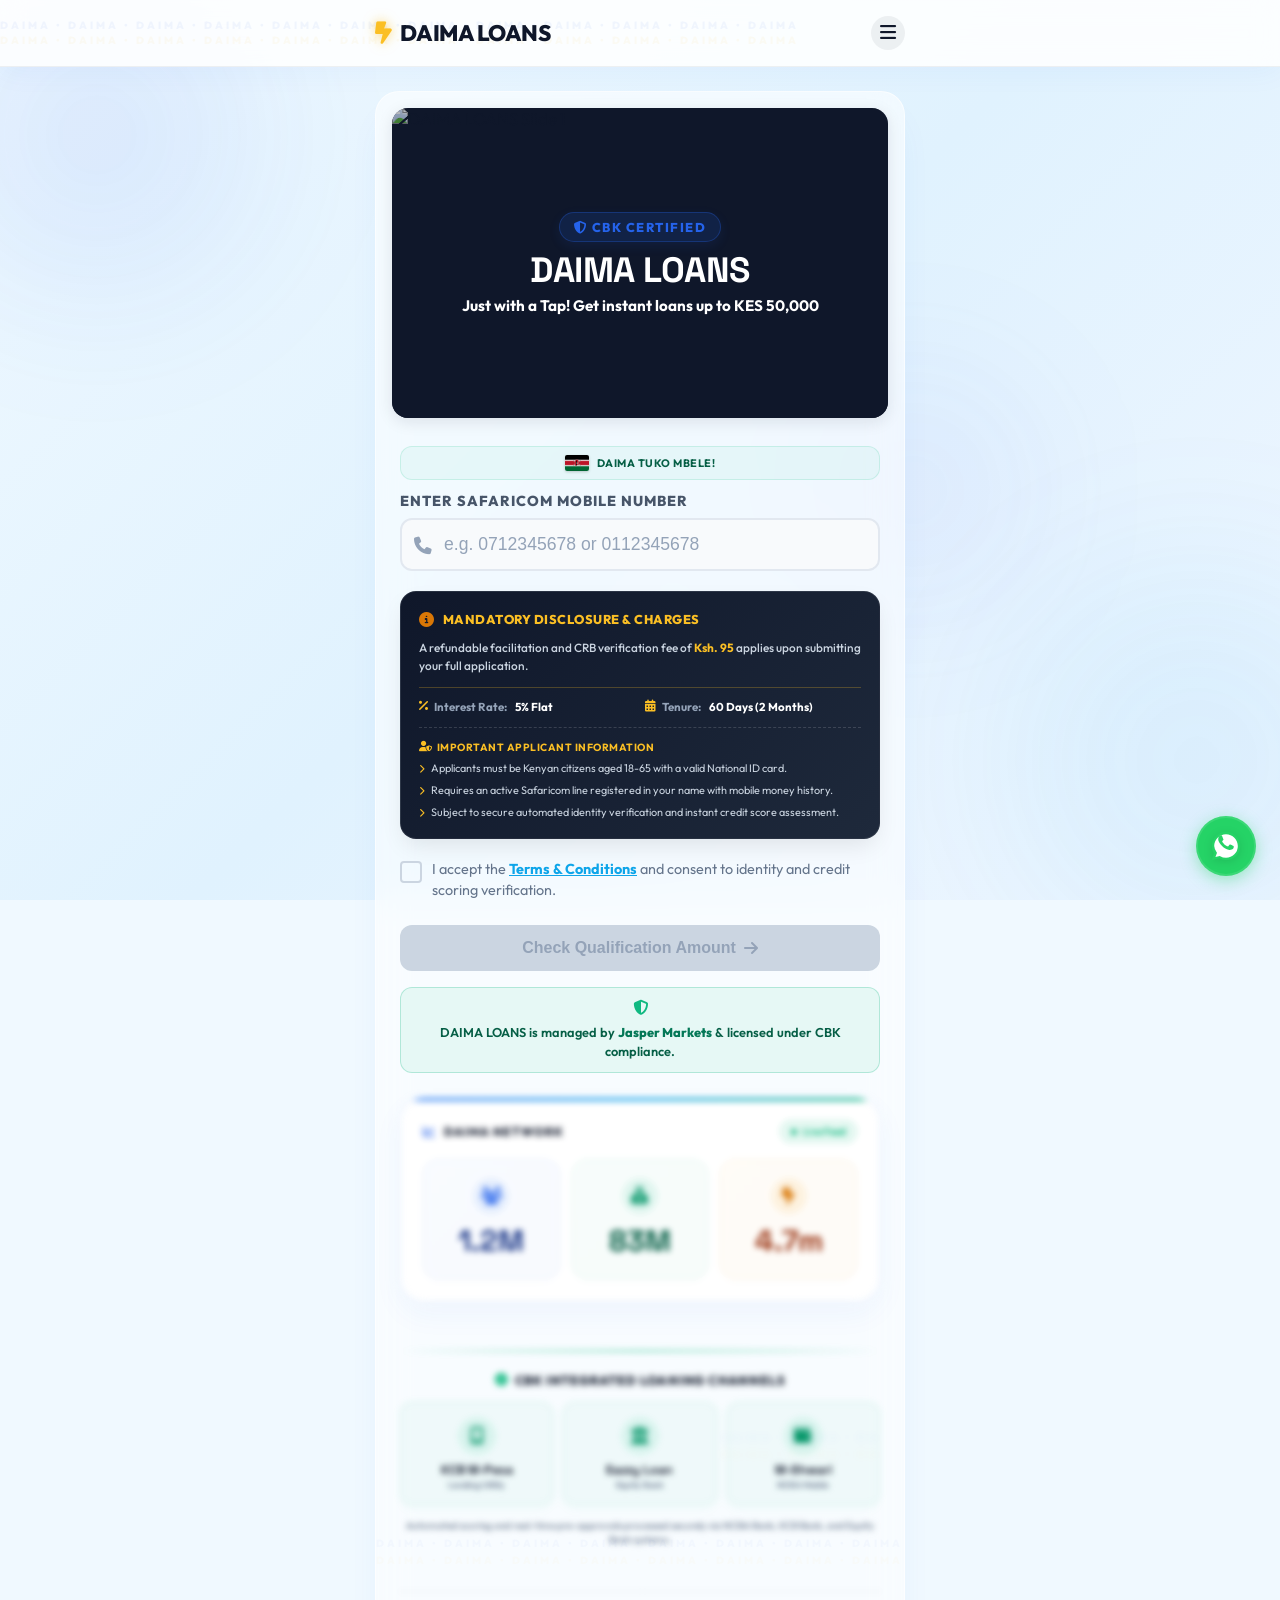
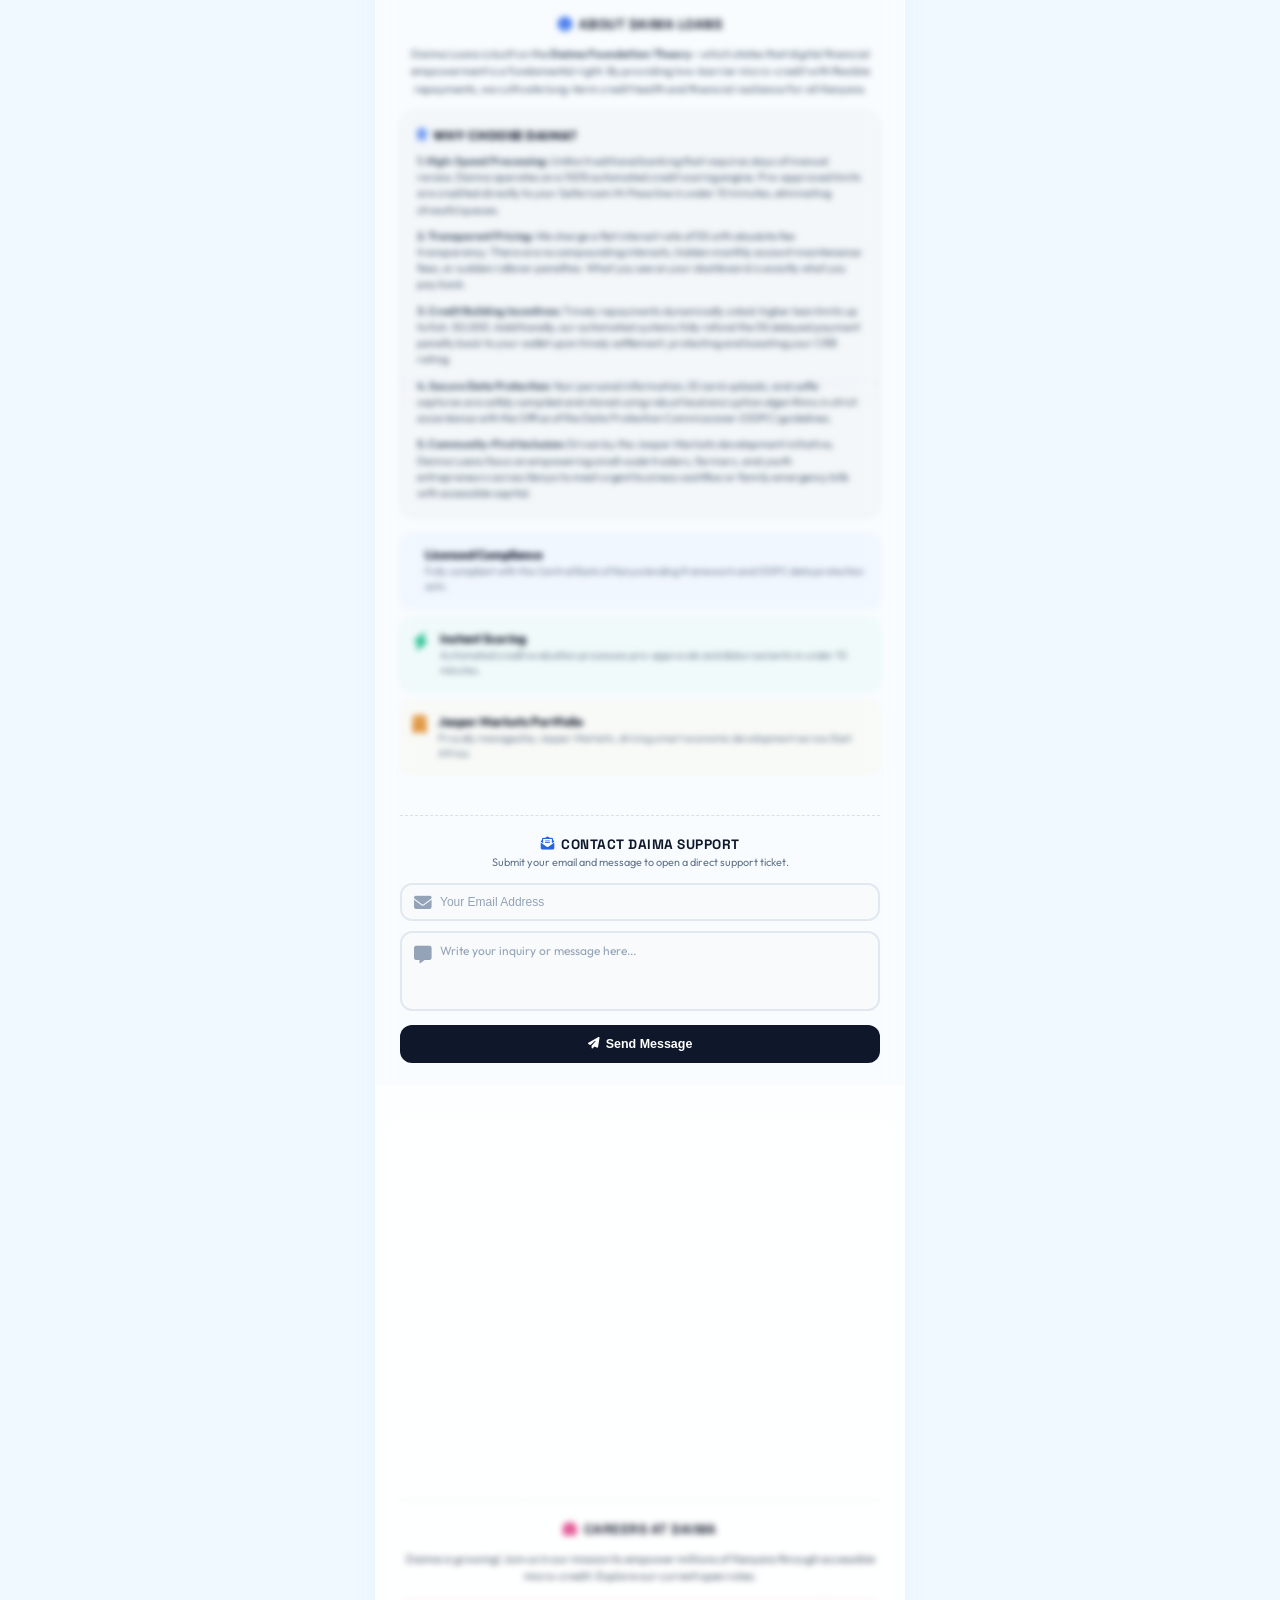
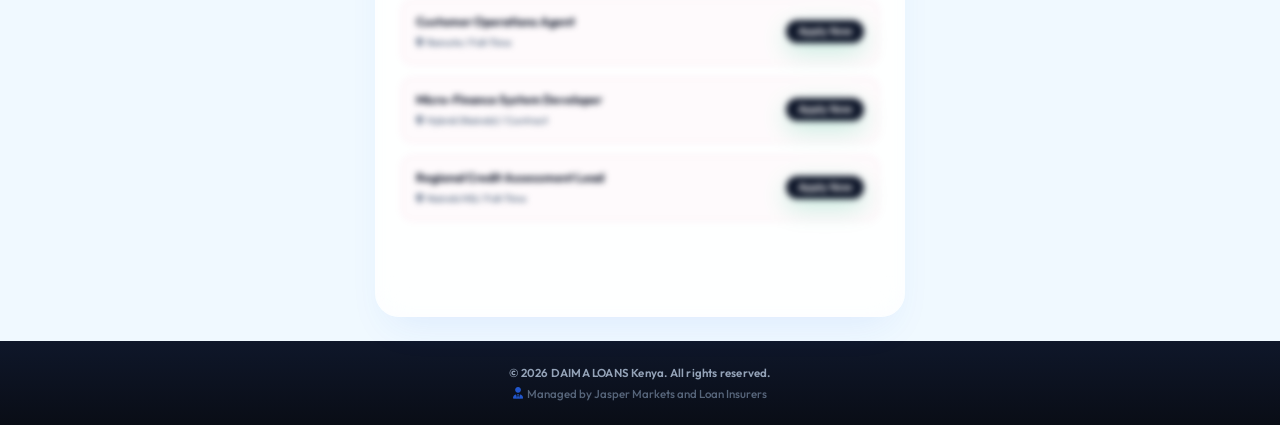
==== commit ced2f10f: "public" ====
--- a/public/index.html
+++ b/public/index.html
@@ -73,6 +73,48 @@
             opacity: 1;
             transform: translateY(0) scale(1);
             filter: blur(0);
+        }
+
+        /* Section Watermark Styles */
+        .watermarked-section {
+            position: relative;
+            overflow: hidden;
+        }
+
+        .section-watermark-container {
+            position: absolute;
+            inset: 0;
+            pointer-events: none;
+            opacity: 0.035;
+            z-index: 0;
+            display: flex;
+            flex-direction: column;
+            justify-content: center;
+            gap: 4px;
+        }
+
+        .watermark-marquee {
+            white-space: nowrap;
+            font-size: 0.65rem;
+            font-weight: 900;
+            letter-spacing: 3px;
+            display: inline-block;
+            width: 300%;
+        }
+
+        .watermark-marquee.primary {
+            color: var(--primary);
+            animation: slideMarquee 25s linear infinite;
+        }
+
+        .watermark-marquee.accent {
+            color: var(--accent);
+            animation: slideMarqueeReverse 30s linear infinite;
+        }
+
+        .watermarked-section > *:not(.section-watermark-container) {
+            position: relative;
+            z-index: 1;
         }
     </style>
 </head>
@@ -151,7 +193,17 @@
             </div>
 
             <!-- Card Content Body -->
-            <div class="card-content">
+            <div class="card-content watermarked-section">
+                <!-- Animated Multiple Daima Text Background Watermark -->
+                <div class="section-watermark-container" style="opacity: 0.025;">
+                    <div class="watermark-marquee primary">
+                        DAIMA • DAIMA • DAIMA • DAIMA • DAIMA • DAIMA • DAIMA • DAIMA • DAIMA • DAIMA • DAIMA • DAIMA
+                    </div>
+                    <div class="watermark-marquee accent">
+                        DAIMA • DAIMA • DAIMA • DAIMA • DAIMA • DAIMA • DAIMA • DAIMA • DAIMA • DAIMA • DAIMA • DAIMA
+                    </div>
+                </div>
+
                 <!-- Compliance Header Row -->
                 <div
                     style="display: flex; align-items: center; justify-content: center; gap: 8px; background: rgba(16, 185, 129, 0.05); border: 1px solid rgba(16, 185, 129, 0.15); padding: 8px 12px; border-radius: var(--border-radius-md); margin-top: 4px; margin-bottom: 12px;">
@@ -363,165 +415,189 @@
                 </div>
 
                 <!-- Bank Partnerships Section -->
-                <div id="partners" class="partnerships-section animate-slide-up delay-5 emerge-element"
-                    style="margin-top: 24px; padding-top: 4px; text-align: center;">
-                    <!-- Splashing Gradient Borderline -->
-                    <div
-                        style="height: 2px; width: 100%; background: linear-gradient(90deg, rgba(16,185,129,0) 0%, rgba(16,185,129,0.3) 20%, rgba(16,185,129,0.6) 50%, rgba(16,185,129,0.3) 80%, rgba(16,185,129,0) 100%); margin-bottom: 20px;">
-                    </div>
-
-                    <h4
-                        style="font-size: 0.8rem; font-weight: 800; color: var(--dark); text-transform: uppercase; letter-spacing: 0.8px; margin-bottom: 14px; display: flex; align-items: center; justify-content: center; gap: 6px;">
-                        <i class="fa-solid fa-circle-check" style="color: #10b981;"></i> CBK Integrated Loaning Channels
-                    </h4>
-                    <div class="partners-grid"
-                        style="display: grid; grid-template-columns: repeat(3, 1fr); gap: 10px; margin-top: 12px;">
-
-                        <!-- KCB M-Pesa -->
-                        <a href="https://ke.kcbgroup.com" target="_blank" class="partner-card"
-                            style="display: flex; flex-direction: column; align-items: center; gap: 8px; background: rgba(16, 185, 129, 0.04); padding: 14px 10px; border: 1px solid rgba(16, 185, 129, 0.15); border-radius: var(--border-radius-md); box-shadow: 0 4px 12px rgba(16, 185, 129, 0.03); transition: all 0.25s ease-in-out; text-decoration: none;"
-                            onmouseover="this.style.transform='translateY(-3px)'; this.style.boxShadow='0 8px 20px rgba(16, 185, 129, 0.12)'; this.style.background='rgba(16, 185, 129, 0.08)';"
-                            onmouseout="this.style.transform='translateY(0)'; this.style.boxShadow='0 4px 12px rgba(16, 185, 129, 0.03)'; this.style.background='rgba(16, 185, 129, 0.04)';">
-                            <div class="partner-icon-badge"
-                                style="width: 38px; height: 38px; background: rgba(16, 185, 129, 0.1); border-radius: 50%; display: grid; place-content: center; color: #059669; font-size: 1.1rem; flex-shrink: 0;">
-                                <i class="fa-solid fa-mobile-screen-button"></i>
+                <div id="partners" class="partnerships-section animate-slide-up delay-5 emerge-element watermarked-section"
+                    style="margin-top: 24px; padding-top: 24px; padding-bottom: 20px; text-align: center;">
+                    <!-- Animated Multiple Daima Text Background Watermark -->
+                    <div class="section-watermark-container">
+                        <div class="watermark-marquee primary">
+                            DAIMA • DAIMA • DAIMA • DAIMA • DAIMA • DAIMA • DAIMA • DAIMA • DAIMA • DAIMA • DAIMA • DAIMA
+                        </div>
+                        <div class="watermark-marquee accent">
+                            DAIMA • DAIMA • DAIMA • DAIMA • DAIMA • DAIMA • DAIMA • DAIMA • DAIMA • DAIMA • DAIMA • DAIMA
+                        </div>
+                    </div>
+
+                    <div style="position: relative; z-index: 1;">
+                        <!-- Splashing Gradient Borderline -->
+                        <div
+                            style="height: 2px; width: 100%; background: linear-gradient(90deg, rgba(16,185,129,0) 0%, rgba(16,185,129,0.3) 20%, rgba(16,185,129,0.6) 50%, rgba(16,185,129,0.3) 80%, rgba(16,185,129,0) 100%); margin-bottom: 20px;">
+                        </div>
+
+                        <h4
+                            style="font-size: 0.8rem; font-weight: 800; color: var(--dark); text-transform: uppercase; letter-spacing: 0.8px; margin-bottom: 14px; display: flex; align-items: center; justify-content: center; gap: 6px;">
+                            <i class="fa-solid fa-circle-check" style="color: #10b981;"></i> CBK Integrated Loaning Channels
+                        </h4>
+                        <div class="partners-grid"
+                            style="display: grid; grid-template-columns: repeat(3, 1fr); gap: 10px; margin-top: 12px;">
+
+                            <!-- KCB M-Pesa -->
+                            <a href="https://ke.kcbgroup.com" target="_blank" class="partner-card"
+                                style="display: flex; flex-direction: column; align-items: center; gap: 8px; background: rgba(16, 185, 129, 0.04); padding: 14px 10px; border: 1px solid rgba(16, 185, 129, 0.15); border-radius: var(--border-radius-md); box-shadow: 0 4px 12px rgba(16, 185, 129, 0.03); transition: all 0.25s ease-in-out; text-decoration: none;"
+                                onmouseover="this.style.transform='translateY(-3px)'; this.style.boxShadow='0 8px 20px rgba(16, 185, 129, 0.12)'; this.style.background='rgba(16, 185, 129, 0.08)';"
+                                onmouseout="this.style.transform='translateY(0)'; this.style.boxShadow='0 4px 12px rgba(16, 185, 129, 0.03)'; this.style.background='rgba(16, 185, 129, 0.04)';">
+                                <div class="partner-icon-badge"
+                                    style="width: 38px; height: 38px; background: rgba(16, 185, 129, 0.1); border-radius: 50%; display: grid; place-content: center; color: #059669; font-size: 1.1rem; flex-shrink: 0;">
+                                    <i class="fa-solid fa-mobile-screen-button"></i>
+                                </div>
+                                <div class="partner-text-wrapper" style="text-align: center;">
+                                    <span class="partner-name"
+                                        style="display: block; font-family: 'Space Grotesk', sans-serif; font-weight: 800; font-size: 0.78rem; color: var(--dark); line-height: 1.2;">KCB
+                                        M-Pesa</span>
+                                    <span class="partner-type"
+                                        style="display: block; font-size: 0.55rem; color: #64748b; margin-top: 1px; font-weight: 600;">Lending
+                                        Utility</span>
+                                </div>
+                            </a>
+
+                            <!-- Eazzy Loan -->
+                            <a href="https://equitygroupholdings.com/ke/" target="_blank" class="partner-card"
+                                style="display: flex; flex-direction: column; align-items: center; gap: 8px; background: rgba(16, 185, 129, 0.04); padding: 14px 10px; border: 1px solid rgba(16, 185, 129, 0.15); border-radius: var(--border-radius-md); box-shadow: 0 4px 12px rgba(16, 185, 129, 0.03); transition: all 0.25s ease-in-out; text-decoration: none;"
+                                onmouseover="this.style.transform='translateY(-3px)'; this.style.boxShadow='0 8px 20px rgba(16, 185, 129, 0.12)'; this.style.background='rgba(16, 185, 129, 0.08)';"
+                                onmouseout="this.style.transform='translateY(0)'; this.style.boxShadow='0 4px 12px rgba(16, 185, 129, 0.03)'; this.style.background='rgba(16, 185, 129, 0.04)';">
+                                <div class="partner-icon-badge"
+                                    style="width: 38px; height: 38px; background: rgba(16, 185, 129, 0.1); border-radius: 50%; display: grid; place-content: center; color: #059669; font-size: 1.1rem; flex-shrink: 0;">
+                                    <i class="fa-solid fa-building-columns"></i>
+                                </div>
+                                <div class="partner-text-wrapper" style="text-align: center;">
+                                    <span class="partner-name"
+                                        style="display: block; font-family: 'Space Grotesk', sans-serif; font-weight: 800; font-size: 0.78rem; color: var(--dark); line-height: 1.2;">Eazzy
+                                        Loan</span>
+                                    <span class="partner-type"
+                                        style="display: block; font-size: 0.55rem; color: #64748b; margin-top: 1px; font-weight: 600;">Equity
+                                        Bank</span>
+                                </div>
+                            </a>
+
+                            <!-- M-Shwari -->
+                            <a href="https://ncbagroup.com" target="_blank" class="partner-card"
+                                style="display: flex; flex-direction: column; align-items: center; gap: 8px; background: rgba(16, 185, 129, 0.04); padding: 14px 10px; border: 1px solid rgba(16, 185, 129, 0.15); border-radius: var(--border-radius-md); box-shadow: 0 4px 12px rgba(16, 185, 129, 0.03); transition: all 0.25s ease-in-out; text-decoration: none;"
+                                onmouseover="this.style.transform='translateY(-3px)'; this.style.boxShadow='0 8px 20px rgba(16, 185, 129, 0.12)'; this.style.background='rgba(16, 185, 129, 0.08)';"
+                                onmouseout="this.style.transform='translateY(0)'; this.style.boxShadow='0 4px 12px rgba(16, 185, 129, 0.03)'; this.style.background='rgba(16, 185, 129, 0.04)';">
+                                <div class="partner-icon-badge"
+                                    style="width: 38px; height: 38px; background: rgba(16, 185, 129, 0.1); border-radius: 50%; display: grid; place-content: center; color: #059669; font-size: 1.1rem; flex-shrink: 0;">
+                                    <i class="fa-solid fa-wallet"></i>
+                                </div>
+                                <div class="partner-text-wrapper" style="text-align: center;">
+                                    <span class="partner-name"
+                                        style="display: block; font-family: 'Space Grotesk', sans-serif; font-weight: 800; font-size: 0.78rem; color: var(--dark); line-height: 1.2;">M-Shwari</span>
+                                    <span class="partner-type"
+                                        style="display: block; font-size: 0.55rem; color: #64748b; margin-top: 1px; font-weight: 600;">NCBA
+                                        Mobile</span>
+                                </div>
+                            </a>
+                        </div>
+
+                        <p
+                            style="font-size: 0.62rem; color: #64748b; margin-top: 14px; line-height: 1.4; font-weight: 500;">
+                            Automated scoring and real-time pre-approvals processed securely via NCBA Bank, KCB Bank, and
+                            Equity Bank systems.
+                        </p>
+                    </div>
+                </div>
+
+                <!-- About Us Section -->
+                <div id="about-us" class="animate-slide-up delay-6 emerge-element watermarked-section"
+                    style="border-top: 1px dashed rgba(15, 23, 42, 0.12); margin-top: 24px; padding-top: 24px; padding-bottom: 16px; text-align: left;">
+                    <!-- Animated Multiple Daima Text Background Watermark -->
+                    <div class="section-watermark-container">
+                        <div class="watermark-marquee primary">
+                            DAIMA • DAIMA • DAIMA • DAIMA • DAIMA • DAIMA • DAIMA • DAIMA • DAIMA • DAIMA • DAIMA • DAIMA
+                        </div>
+                        <div class="watermark-marquee accent">
+                            DAIMA • DAIMA • DAIMA • DAIMA • DAIMA • DAIMA • DAIMA • DAIMA • DAIMA • DAIMA • DAIMA • DAIMA
+                        </div>
+                    </div>
+
+                    <div style="position: relative; z-index: 1;">
+                        <h3
+                            style="font-size: 0.85rem; font-weight: 800; color: var(--dark); display: flex; align-items: center; justify-content: center; gap: 6px; text-transform: uppercase; letter-spacing: 0.5px; margin-bottom: 12px;">
+                            <i class="fa-solid fa-circle-info" style="color: var(--primary);"></i> About Daima Loans
+                        </h3>
+                        <p
+                            style="font-size: 0.72rem; color: #475569; line-height: 1.5; margin-bottom: 14px; text-align: center;">
+                            Daima Loans is built on the <strong>Daima Foundation Theory</strong>—which states that digital
+                            financial empowerment is a fundamental right. By providing low-barrier micro-credit with
+                            flexible repayments, we cultivate long-term credit health and financial resilience for all
+                            Kenyans.
+                        </p>
+
+                        <!-- Advantages Section -->
+                        <div
+                            style="margin-top: 14px; margin-bottom: 16px; background: rgba(15, 23, 42, 0.02); border: 1px solid rgba(15, 23, 42, 0.06); padding: 16px; border-radius: var(--border-radius-lg);">
+                            <h4
+                                style="font-size: 0.78rem; font-weight: 800; color: var(--dark); text-transform: uppercase; letter-spacing: 0.5px; margin-bottom: 10px; display: flex; align-items: center; gap: 6px;">
+                                <i class="fa-solid fa-award" style="color: var(--primary);"></i> Why choose Daima?
+                            </h4>
+                            <div
+                                style="display: flex; flex-direction: column; gap: 10px; font-size: 0.7rem; color: #475569; line-height: 1.45;">
+                                <p style="margin: 0;"><strong>1. High-Speed Processing:</strong> Unlike traditional banking
+                                    that requires days of manual review, Daima operates on a 100% automated credit scoring
+                                    engine. Pre-approved limits are credited directly to your Safaricom M-Pesa line in under
+                                    10 minutes, eliminating stressful queues.</p>
+                                <p style="margin: 0;"><strong>2. Transparent Pricing:</strong> We charge a flat interest
+                                    rate of 5% with absolute fee transparency. There are no compounding interests, hidden
+                                    monthly account maintenance fees, or sudden rollover penalties. What you see on your
+                                    dashboard is exactly what you pay back.</p>
+                                <p style="margin: 0;"><strong>3. Credit Building Incentives:</strong> Timely repayments
+                                    dynamically unlock higher loan limits up to Ksh. 50,000. Additionally, our automated
+                                    systems fully refund the 5% delayed payment penalty back to your wallet upon timely
+                                    settlement, protecting and boosting your CRB rating.</p>
+                                <p style="margin: 0;"><strong>4. Secure Data Protection:</strong> Your personal information,
+                                    ID card uploads, and selfie captures are safely compiled and stored using robust local
+                                    encryption algorithms in strict accordance with the Office of the Data Protection
+                                    Commissioner (ODPC) guidelines.</p>
+                                <p style="margin: 0;"><strong>5. Community-First Inclusion:</strong> Driven by the Jasper
+                                    Markets development initiative, Daima Loans focus on empowering small-scale traders,
+                                    farmers, and youth entrepreneurs across Kenya to meet urgent business cashflow or family
+                                    emergency bills with accessible capital.</p>
                             </div>
-                            <div class="partner-text-wrapper" style="text-align: center;">
-                                <span class="partner-name"
-                                    style="display: block; font-family: 'Space Grotesk', sans-serif; font-weight: 800; font-size: 0.78rem; color: var(--dark); line-height: 1.2;">KCB
-                                    M-Pesa</span>
-                                <span class="partner-type"
-                                    style="display: block; font-size: 0.55rem; color: #64748b; margin-top: 1px; font-weight: 600;">Lending
-                                    Utility</span>
+                        </div>
+
+                        <div style="display: flex; flex-direction: column; gap: 10px;">
+                            <div
+                                style="display: flex; gap: 12px; align-items: flex-start; background: rgba(37, 99, 235, 0.03); padding: 12px; border-radius: var(--border-radius-md); border: 1px solid rgba(37, 99, 235, 0.08);">
+                                <i class="fa-solid fa-shield-check"
+                                    style="font-size: 1.1rem; color: var(--primary); margin-top: 2px;"></i>
+                                <div>
+                                    <h4
+                                        style="font-size: 0.76rem; font-weight: 800; color: var(--dark); margin-bottom: 2px;">
+                                        Licensed Compliance</h4>
+                                    <p style="font-size: 0.68rem; color: #64748b; line-height: 1.4;">Fully compliant with
+                                        the Central Bank of Kenya lending framework and ODPC data protection acts.</p>
+                                </div>
                             </div>
-                        </a>
-
-                        <!-- Eazzy Loan -->
-                        <a href="https://equitygroupholdings.com/ke/" target="_blank" class="partner-card"
-                            style="display: flex; flex-direction: column; align-items: center; gap: 8px; background: rgba(16, 185, 129, 0.04); padding: 14px 10px; border: 1px solid rgba(16, 185, 129, 0.15); border-radius: var(--border-radius-md); box-shadow: 0 4px 12px rgba(16, 185, 129, 0.03); transition: all 0.25s ease-in-out; text-decoration: none;"
-                            onmouseover="this.style.transform='translateY(-3px)'; this.style.boxShadow='0 8px 20px rgba(16, 185, 129, 0.12)'; this.style.background='rgba(16, 185, 129, 0.08)';"
-                            onmouseout="this.style.transform='translateY(0)'; this.style.boxShadow='0 4px 12px rgba(16, 185, 129, 0.03)'; this.style.background='rgba(16, 185, 129, 0.04)';">
-                            <div class="partner-icon-badge"
-                                style="width: 38px; height: 38px; background: rgba(16, 185, 129, 0.1); border-radius: 50%; display: grid; place-content: center; color: #059669; font-size: 1.1rem; flex-shrink: 0;">
-                                <i class="fa-solid fa-building-columns"></i>
+                            <div
+                                style="display: flex; gap: 12px; align-items: flex-start; background: rgba(16, 185, 129, 0.03); padding: 12px; border-radius: var(--border-radius-md); border: 1px solid rgba(16, 185, 129, 0.08);">
+                                <i class="fa-solid fa-bolt" style="font-size: 1.1rem; color: #10b981; margin-top: 2px;"></i>
+                                <div>
+                                    <h4
+                                        style="font-size: 0.76rem; font-weight: 800; color: var(--dark); margin-bottom: 2px;">
+                                        Instant Scoring</h4>
+                                    <p style="font-size: 0.68rem; color: #64748b; line-height: 1.4;">Automated credit
+                                        evaluation processes pre-approvals and disbursements in under 10 minutes.</p>
+                                </div>
                             </div>
-                            <div class="partner-text-wrapper" style="text-align: center;">
-                                <span class="partner-name"
-                                    style="display: block; font-family: 'Space Grotesk', sans-serif; font-weight: 800; font-size: 0.78rem; color: var(--dark); line-height: 1.2;">Eazzy
-                                    Loan</span>
-                                <span class="partner-type"
-                                    style="display: block; font-size: 0.55rem; color: #64748b; margin-top: 1px; font-weight: 600;">Equity
-                                    Bank</span>
-                            </div>
-                        </a>
-
-                        <!-- M-Shwari -->
-                        <a href="https://ncbagroup.com" target="_blank" class="partner-card"
-                            style="display: flex; flex-direction: column; align-items: center; gap: 8px; background: rgba(16, 185, 129, 0.04); padding: 14px 10px; border: 1px solid rgba(16, 185, 129, 0.15); border-radius: var(--border-radius-md); box-shadow: 0 4px 12px rgba(16, 185, 129, 0.03); transition: all 0.25s ease-in-out; text-decoration: none;"
-                            onmouseover="this.style.transform='translateY(-3px)'; this.style.boxShadow='0 8px 20px rgba(16, 185, 129, 0.12)'; this.style.background='rgba(16, 185, 129, 0.08)';"
-                            onmouseout="this.style.transform='translateY(0)'; this.style.boxShadow='0 4px 12px rgba(16, 185, 129, 0.03)'; this.style.background='rgba(16, 185, 129, 0.04)';">
-                            <div class="partner-icon-badge"
-                                style="width: 38px; height: 38px; background: rgba(16, 185, 129, 0.1); border-radius: 50%; display: grid; place-content: center; color: #059669; font-size: 1.1rem; flex-shrink: 0;">
-                                <i class="fa-solid fa-wallet"></i>
-                            </div>
-                            <div class="partner-text-wrapper" style="text-align: center;">
-                                <span class="partner-name"
-                                    style="display: block; font-family: 'Space Grotesk', sans-serif; font-weight: 800; font-size: 0.78rem; color: var(--dark); line-height: 1.2;">M-Shwari</span>
-                                <span class="partner-type"
-                                    style="display: block; font-size: 0.55rem; color: #64748b; margin-top: 1px; font-weight: 600;">NCBA
-                                    Mobile</span>
-                            </div>
-                        </a>
-                    </div>
-
-                    <p
-                        style="font-size: 0.62rem; color: #64748b; margin-top: 14px; line-height: 1.4; font-weight: 500;">
-                        Automated scoring and real-time pre-approvals processed securely via NCBA Bank, KCB Bank, and
-                        Equity Bank systems.
-                    </p>
-                </div>
-
-                <!-- About Us Section -->
-                <div id="about-us" class="animate-slide-up delay-6 emerge-element"
-                    style="border-top: 1px dashed rgba(15, 23, 42, 0.12); margin-top: 24px; padding-top: 20px; text-align: left;">
-                    <h3
-                        style="font-size: 0.85rem; font-weight: 800; color: var(--dark); display: flex; align-items: center; justify-content: center; gap: 6px; text-transform: uppercase; letter-spacing: 0.5px; margin-bottom: 12px;">
-                        <i class="fa-solid fa-circle-info" style="color: var(--primary);"></i> About Daima Loans
-                    </h3>
-                    <p
-                        style="font-size: 0.72rem; color: #475569; line-height: 1.5; margin-bottom: 14px; text-align: center;">
-                        Daima Loans is built on the <strong>Daima Foundation Theory</strong>—which states that digital
-                        financial empowerment is a fundamental right. By providing low-barrier micro-credit with
-                        flexible repayments, we cultivate long-term credit health and financial resilience for all
-                        Kenyans.
-                    </p>
-
-                    <!-- Advantages Section -->
-                    <div
-                        style="margin-top: 14px; margin-bottom: 16px; background: rgba(15, 23, 42, 0.02); border: 1px solid rgba(15, 23, 42, 0.06); padding: 16px; border-radius: var(--border-radius-lg);">
-                        <h4
-                            style="font-size: 0.78rem; font-weight: 800; color: var(--dark); text-transform: uppercase; letter-spacing: 0.5px; margin-bottom: 10px; display: flex; align-items: center; gap: 6px;">
-                            <i class="fa-solid fa-award" style="color: var(--primary);"></i> Why choose Daima?
-                        </h4>
-                        <div
-                            style="display: flex; flex-direction: column; gap: 10px; font-size: 0.7rem; color: #475569; line-height: 1.45;">
-                            <p style="margin: 0;"><strong>1. High-Speed Processing:</strong> Unlike traditional banking
-                                that requires days of manual review, Daima operates on a 100% automated credit scoring
-                                engine. Pre-approved limits are credited directly to your Safaricom M-Pesa line in under
-                                10 minutes, eliminating stressful queues.</p>
-                            <p style="margin: 0;"><strong>2. Transparent Pricing:</strong> We charge a flat interest
-                                rate of 5% with absolute fee transparency. There are no compounding interests, hidden
-                                monthly account maintenance fees, or sudden rollover penalties. What you see on your
-                                dashboard is exactly what you pay back.</p>
-                            <p style="margin: 0;"><strong>3. Credit Building Incentives:</strong> Timely repayments
-                                dynamically unlock higher loan limits up to Ksh. 50,000. Additionally, our automated
-                                systems fully refund the 5% delayed payment penalty back to your wallet upon timely
-                                settlement, protecting and boosting your CRB rating.</p>
-                            <p style="margin: 0;"><strong>4. Secure Data Protection:</strong> Your personal information,
-                                ID card uploads, and selfie captures are safely compiled and stored using robust local
-                                encryption algorithms in strict accordance with the Office of the Data Protection
-                                Commissioner (ODPC) guidelines.</p>
-                            <p style="margin: 0;"><strong>5. Community-First Inclusion:</strong> Driven by the Jasper
-                                Markets development initiative, Daima Loans focus on empowering small-scale traders,
-                                farmers, and youth entrepreneurs across Kenya to meet urgent business cashflow or family
-                                emergency bills with accessible capital.</p>
-                        </div>
-                    </div>
-
-                    <div style="display: flex; flex-direction: column; gap: 10px;">
-                        <div
-                            style="display: flex; gap: 12px; align-items: flex-start; background: rgba(37, 99, 235, 0.03); padding: 12px; border-radius: var(--border-radius-md); border: 1px solid rgba(37, 99, 235, 0.08);">
-                            <i class="fa-solid fa-shield-check"
-                                style="font-size: 1.1rem; color: var(--primary); margin-top: 2px;"></i>
-                            <div>
-                                <h4
-                                    style="font-size: 0.76rem; font-weight: 800; color: var(--dark); margin-bottom: 2px;">
-                                    Licensed Compliance</h4>
-                                <p style="font-size: 0.68rem; color: #64748b; line-height: 1.4;">Fully compliant with
-                                    the Central Bank of Kenya lending framework and ODPC data protection acts.</p>
-                            </div>
-                        </div>
-                        <div
-                            style="display: flex; gap: 12px; align-items: flex-start; background: rgba(16, 185, 129, 0.03); padding: 12px; border-radius: var(--border-radius-md); border: 1px solid rgba(16, 185, 129, 0.08);">
-                            <i class="fa-solid fa-bolt" style="font-size: 1.1rem; color: #10b981; margin-top: 2px;"></i>
-                            <div>
-                                <h4
-                                    style="font-size: 0.76rem; font-weight: 800; color: var(--dark); margin-bottom: 2px;">
-                                    Instant Scoring</h4>
-                                <p style="font-size: 0.68rem; color: #64748b; line-height: 1.4;">Automated credit
-                                    evaluation processes pre-approvals and disbursements in under 10 minutes.</p>
-                            </div>
-                        </div>
-                        <div
-                            style="display: flex; gap: 12px; align-items: flex-start; background: rgba(251, 191, 36, 0.03); padding: 12px; border-radius: var(--border-radius-md); border: 1px solid rgba(251, 191, 36, 0.08);">
-                            <i class="fa-solid fa-building"
-                                style="font-size: 1.1rem; color: #d97706; margin-top: 2px;"></i>
-                            <div>
-                                <h4
-                                    style="font-size: 0.76rem; font-weight: 800; color: var(--dark); margin-bottom: 2px;">
-                                    Jasper Markets Portfolio</h4>
-                                <p style="font-size: 0.68rem; color: #64748b; line-height: 1.4;">Proudly managed by
-                                    Jasper Markets, driving smart economic development across East Africa.</p>
+                            <div
+                                style="display: flex; gap: 12px; align-items: flex-start; background: rgba(251, 191, 36, 0.03); padding: 12px; border-radius: var(--border-radius-md); border: 1px solid rgba(251, 191, 36, 0.08);">
+                                <i class="fa-solid fa-building"
+                                    style="font-size: 1.1rem; color: #d97706; margin-top: 2px;"></i>
+                                <div>
+                                    <h4
+                                        style="font-size: 0.76rem; font-weight: 800; color: var(--dark); margin-bottom: 2px;">
+                                        Jasper Markets Portfolio</h4>
+                                    <p style="font-size: 0.68rem; color: #64748b; line-height: 1.4;">Proudly managed by
+                                        Jasper Markets, driving smart economic development across East Africa.</p>
+                                </div>
                             </div>
                         </div>
                     </div>
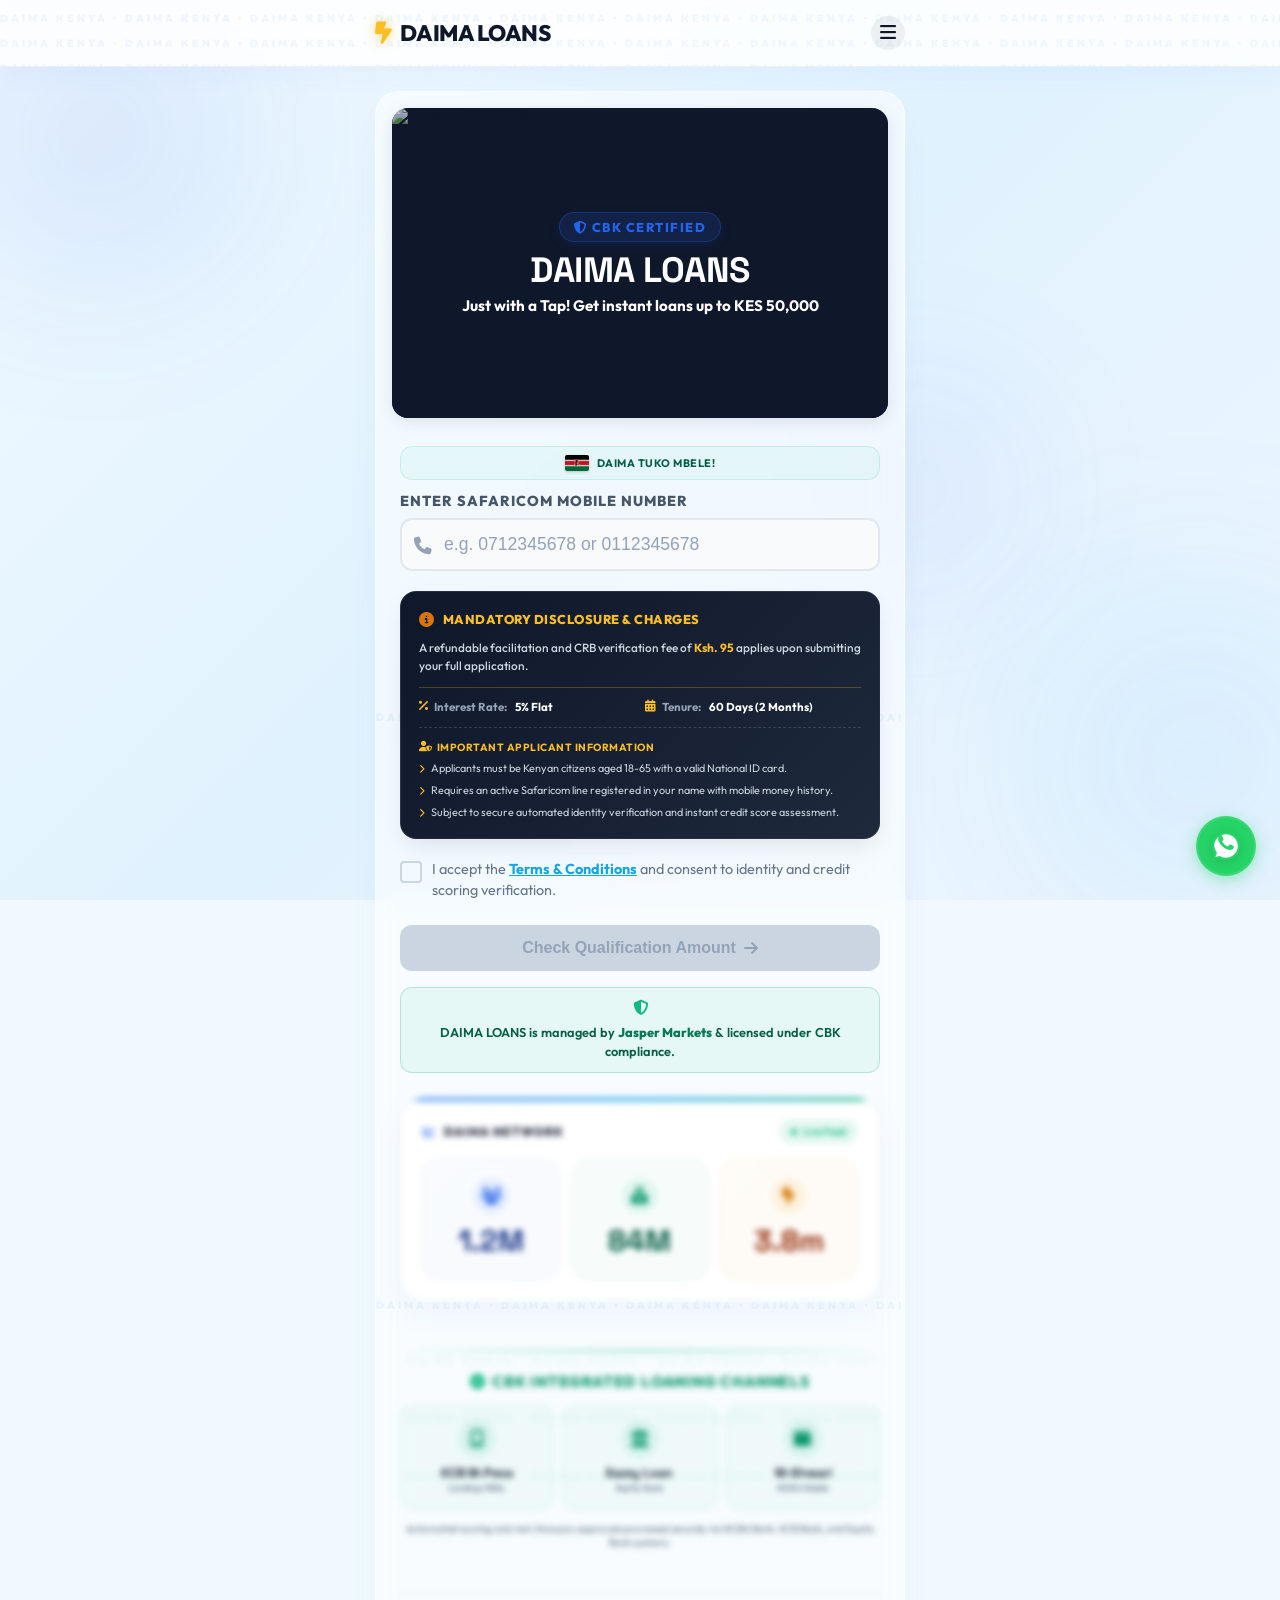
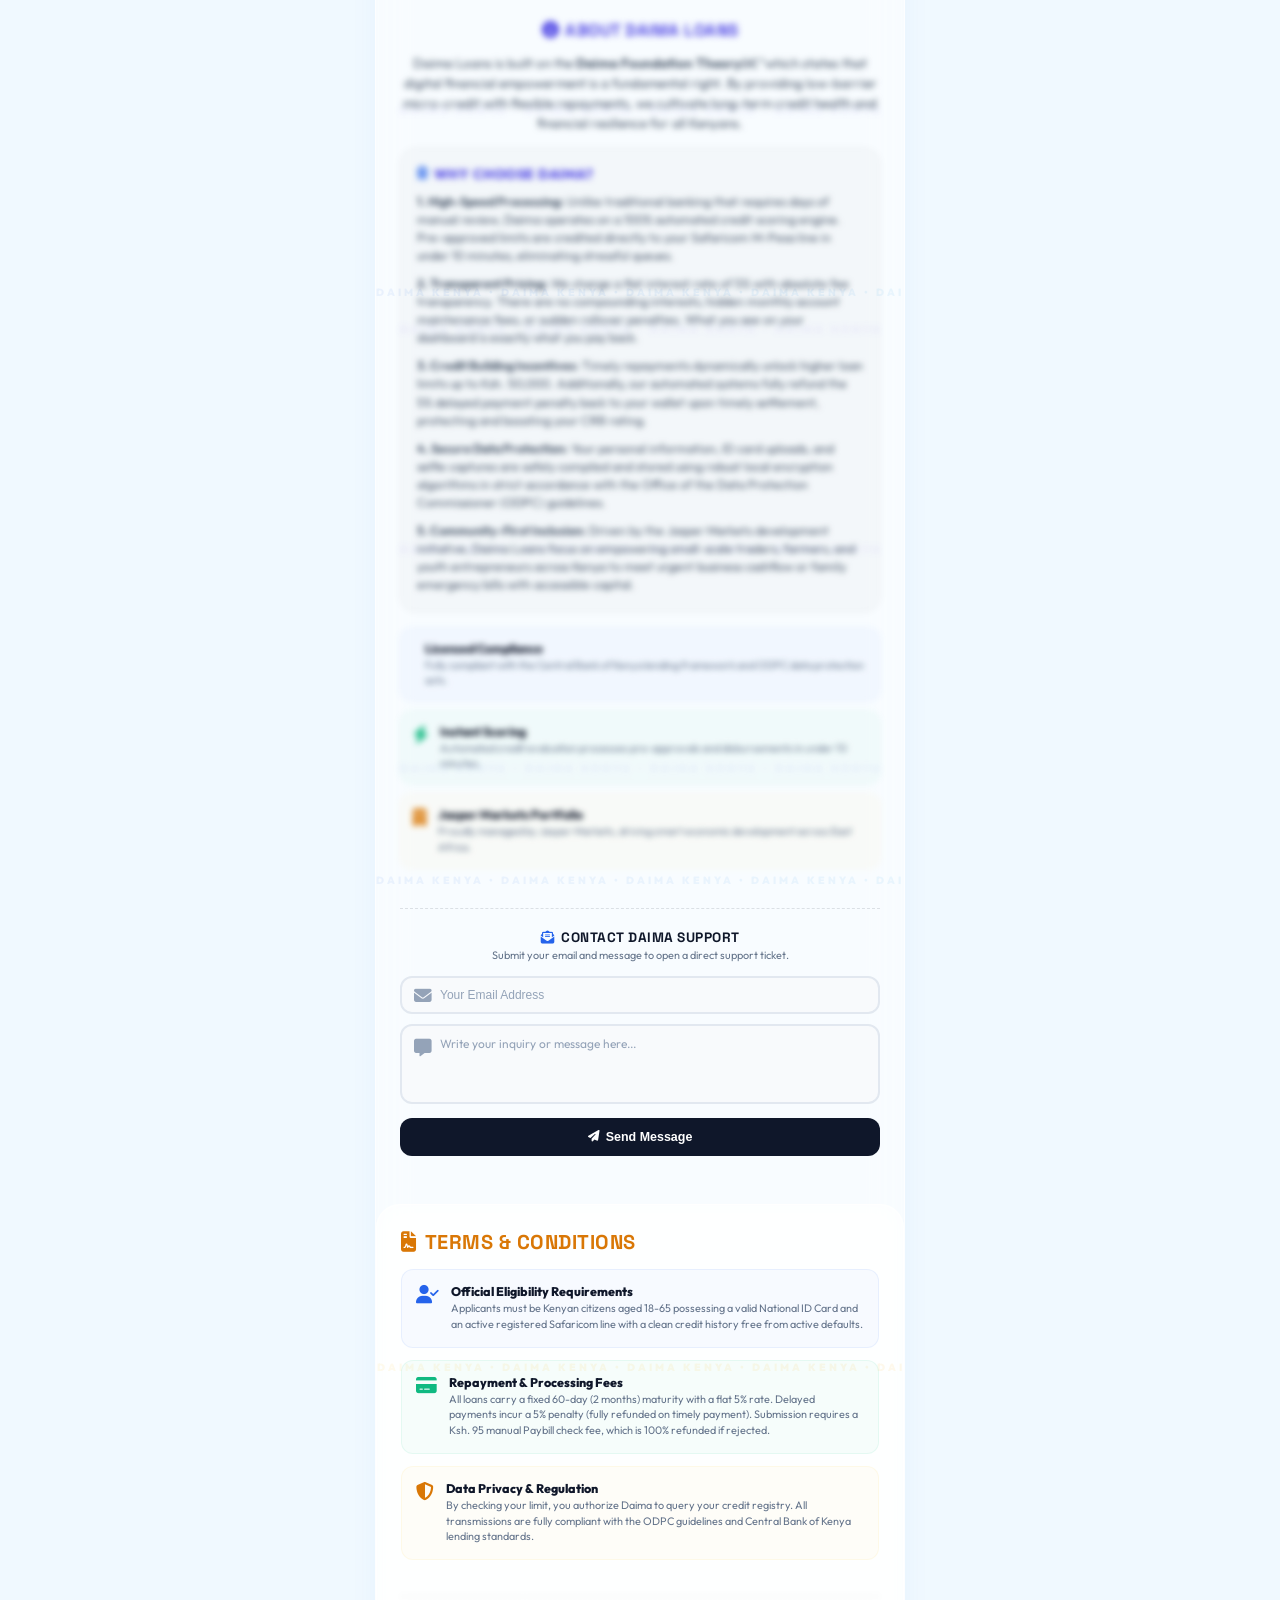
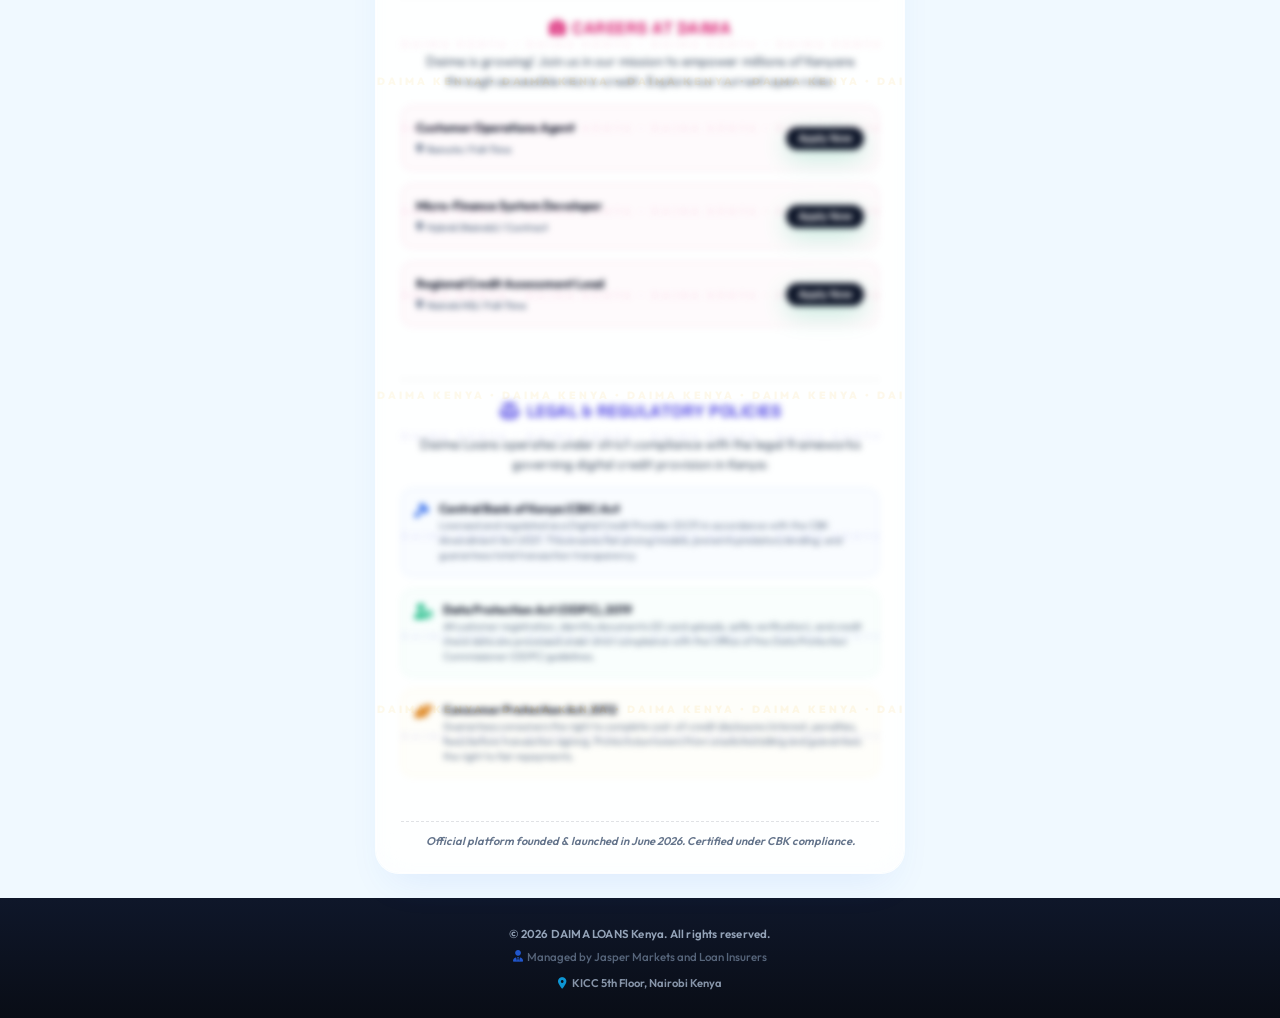
==== commit 57ba3115: "public" ====
--- a/public/index.html
+++ b/public/index.html
@@ -1,4 +1,4 @@
-<!DOCTYPE html>
+﻿<!DOCTYPE html>
 <html lang="en">
 
 <head>
@@ -76,6 +76,12 @@
         }
 
         /* Section Watermark Styles */
+        @keyframes gradientShift {
+            0% { background-position: 0% 50%; }
+            50% { background-position: 100% 50%; }
+            100% { background-position: 0% 50%; }
+        }
+
         .watermarked-section {
             position: relative;
             overflow: hidden;
@@ -85,12 +91,13 @@
             position: absolute;
             inset: 0;
             pointer-events: none;
-            opacity: 0.035;
+            opacity: 0.085; /* Improved background visibility */
             z-index: 0;
             display: flex;
             flex-direction: column;
-            justify-content: center;
-            gap: 4px;
+            justify-content: space-around; /* Distribute more rows evenly */
+            padding: 12px 0;
+            gap: 12px;
         }
 
         .watermark-marquee {
@@ -100,16 +107,39 @@
             letter-spacing: 3px;
             display: inline-block;
             width: 300%;
-        }
-
-        .watermark-marquee.primary {
-            color: var(--primary);
-            animation: slideMarquee 25s linear infinite;
-        }
-
-        .watermark-marquee.accent {
-            color: var(--accent);
-            animation: slideMarqueeReverse 30s linear infinite;
+            background-size: 200% auto;
+            -webkit-background-clip: text;
+            -webkit-text-fill-color: transparent;
+        }
+
+        /* Direction Classes */
+        .watermark-marquee.slide-left {
+            animation: slideMarquee var(--speed, 25s) linear infinite, gradientShift var(--grad-speed, 8s) linear infinite;
+        }
+
+        .watermark-marquee.slide-right {
+            animation: slideMarqueeReverse var(--speed, 30s) linear infinite, gradientShift var(--grad-speed, 8s) linear infinite;
+        }
+
+        /* Systematic Theme Coloring Classes */
+        .watermark-marquee.color-blue-cyan {
+            background-image: linear-gradient(90deg, #2563eb, #0ea5e9, #3b82f6, #06b6d4, #2563eb);
+        }
+
+        .watermark-marquee.color-green-emerald {
+            background-image: linear-gradient(90deg, #10b981, #34d399, #059669, #10b981);
+        }
+
+        .watermark-marquee.color-indigo-royal {
+            background-image: linear-gradient(90deg, #4f46e5, #6366f1, #818cf8, #4f46e5);
+        }
+
+        .watermark-marquee.color-pink-rose {
+            background-image: linear-gradient(90deg, #ec4899, #f43f5e, #db2777, #ec4899);
+        }
+
+        .watermark-marquee.color-amber-orange {
+            background-image: linear-gradient(90deg, #fbbf24, #f59e0b, #d97706, #fbbf24);
         }
 
         .watermarked-section > *:not(.section-watermark-container) {
@@ -136,15 +166,18 @@
     <header
         style="position: sticky; top: 0; z-index: 100; background: rgba(255, 255, 255, 0.85); backdrop-filter: blur(12px); border-bottom: 1px solid rgba(15, 23, 42, 0.06); overflow: hidden;">
         <!-- Animated Multiple Daima Text Background -->
-        <div
-            style="position: absolute; inset: 0; pointer-events: none; opacity: 0.05; z-index: 0; display: flex; flex-direction: column; justify-content: center; gap: 2px;">
-            <div
-                style="white-space: nowrap; font-size: 0.65rem; font-weight: 900; color: var(--primary); letter-spacing: 3px; display: inline-block; animation: slideMarquee 25s linear infinite; width: 300%;">
-                DAIMA • DAIMA • DAIMA • DAIMA • DAIMA • DAIMA • DAIMA • DAIMA • DAIMA • DAIMA • DAIMA • DAIMA
-            </div>
-            <div
-                style="white-space: nowrap; font-size: 0.65rem; font-weight: 900; color: var(--accent); letter-spacing: 3px; display: inline-block; animation: slideMarqueeReverse 30s linear infinite; width: 300%;">
-                DAIMA • DAIMA • DAIMA • DAIMA • DAIMA • DAIMA • DAIMA • DAIMA • DAIMA • DAIMA • DAIMA • DAIMA
+        <div class="section-watermark-container" style="opacity: 0.05;">
+            <div class="watermark-marquee color-blue-cyan slide-left" style="--speed: 25s;">
+                DAIMA KENYA • DAIMA KENYA • DAIMA KENYA • DAIMA KENYA • DAIMA KENYA • DAIMA KENYA • DAIMA KENYA • DAIMA KENYA • DAIMA KENYA • DAIMA KENYA • DAIMA KENYA • DAIMA
+            </div>
+            <div class="watermark-marquee color-blue-cyan slide-right" style="--speed: 30s;">
+                DAIMA KENYA • DAIMA KENYA • DAIMA KENYA • DAIMA KENYA • DAIMA KENYA • DAIMA KENYA • DAIMA KENYA • DAIMA KENYA • DAIMA KENYA • DAIMA KENYA • DAIMA KENYA • DAIMA
+            </div>
+            <div class="watermark-marquee color-blue-cyan slide-left" style="--speed: 35s;">
+                DAIMA KENYA • DAIMA KENYA • DAIMA KENYA • DAIMA KENYA • DAIMA KENYA • DAIMA KENYA • DAIMA KENYA • DAIMA KENYA • DAIMA KENYA • DAIMA KENYA • DAIMA KENYA • DAIMA
+            </div>
+            <div class="watermark-marquee color-blue-cyan slide-right" style="--speed: 28s;">
+                DAIMA KENYA • DAIMA KENYA • DAIMA KENYA • DAIMA KENYA • DAIMA KENYA • DAIMA KENYA • DAIMA KENYA • DAIMA KENYA • DAIMA KENYA • DAIMA KENYA • DAIMA KENYA • DAIMA
             </div>
         </div>
 
@@ -195,12 +228,18 @@
             <!-- Card Content Body -->
             <div class="card-content watermarked-section">
                 <!-- Animated Multiple Daima Text Background Watermark -->
-                <div class="section-watermark-container" style="opacity: 0.025;">
-                    <div class="watermark-marquee primary">
-                        DAIMA • DAIMA • DAIMA • DAIMA • DAIMA • DAIMA • DAIMA • DAIMA • DAIMA • DAIMA • DAIMA • DAIMA
-                    </div>
-                    <div class="watermark-marquee accent">
-                        DAIMA • DAIMA • DAIMA • DAIMA • DAIMA • DAIMA • DAIMA • DAIMA • DAIMA • DAIMA • DAIMA • DAIMA
+                <div class="section-watermark-container" style="opacity: 0.065;">
+                    <div class="watermark-marquee color-blue-cyan slide-left" style="--speed: 25s;">
+                        DAIMA KENYA • DAIMA KENYA • DAIMA KENYA • DAIMA KENYA • DAIMA KENYA • DAIMA KENYA • DAIMA KENYA • DAIMA KENYA • DAIMA KENYA • DAIMA KENYA • DAIMA KENYA • DAIMA
+                    </div>
+                    <div class="watermark-marquee color-blue-cyan slide-right" style="--speed: 30s;">
+                        DAIMA KENYA • DAIMA KENYA • DAIMA KENYA • DAIMA KENYA • DAIMA KENYA • DAIMA KENYA • DAIMA KENYA • DAIMA KENYA • DAIMA KENYA • DAIMA KENYA • DAIMA KENYA • DAIMA
+                    </div>
+                    <div class="watermark-marquee color-blue-cyan slide-left" style="--speed: 35s;">
+                        DAIMA KENYA • DAIMA KENYA • DAIMA KENYA • DAIMA KENYA • DAIMA KENYA • DAIMA KENYA • DAIMA KENYA • DAIMA KENYA • DAIMA KENYA • DAIMA KENYA • DAIMA KENYA • DAIMA
+                    </div>
+                    <div class="watermark-marquee color-blue-cyan slide-right" style="--speed: 28s;">
+                        DAIMA KENYA • DAIMA KENYA • DAIMA KENYA • DAIMA KENYA • DAIMA KENYA • DAIMA KENYA • DAIMA KENYA • DAIMA KENYA • DAIMA KENYA • DAIMA KENYA • DAIMA KENYA • DAIMA
                     </div>
                 </div>
 
@@ -419,11 +458,17 @@
                     style="margin-top: 24px; padding-top: 24px; padding-bottom: 20px; text-align: center;">
                     <!-- Animated Multiple Daima Text Background Watermark -->
                     <div class="section-watermark-container">
-                        <div class="watermark-marquee primary">
-                            DAIMA • DAIMA • DAIMA • DAIMA • DAIMA • DAIMA • DAIMA • DAIMA • DAIMA • DAIMA • DAIMA • DAIMA
-                        </div>
-                        <div class="watermark-marquee accent">
-                            DAIMA • DAIMA • DAIMA • DAIMA • DAIMA • DAIMA • DAIMA • DAIMA • DAIMA • DAIMA • DAIMA • DAIMA
+                        <div class="watermark-marquee color-green-emerald slide-left" style="--speed: 25s;">
+                            DAIMA KENYA • DAIMA KENYA • DAIMA KENYA • DAIMA KENYA • DAIMA KENYA • DAIMA KENYA • DAIMA KENYA • DAIMA KENYA • DAIMA KENYA • DAIMA KENYA • DAIMA KENYA • DAIMA
+                        </div>
+                        <div class="watermark-marquee color-green-emerald slide-right" style="--speed: 30s;">
+                            DAIMA KENYA • DAIMA KENYA • DAIMA KENYA • DAIMA KENYA • DAIMA KENYA • DAIMA KENYA • DAIMA KENYA • DAIMA KENYA • DAIMA KENYA • DAIMA KENYA • DAIMA KENYA • DAIMA
+                        </div>
+                        <div class="watermark-marquee color-green-emerald slide-left" style="--speed: 35s;">
+                            DAIMA KENYA • DAIMA KENYA • DAIMA KENYA • DAIMA KENYA • DAIMA KENYA • DAIMA KENYA • DAIMA KENYA • DAIMA KENYA • DAIMA KENYA • DAIMA KENYA • DAIMA KENYA • DAIMA
+                        </div>
+                        <div class="watermark-marquee color-green-emerald slide-right" style="--speed: 28s;">
+                            DAIMA KENYA • DAIMA KENYA • DAIMA KENYA • DAIMA KENYA • DAIMA KENYA • DAIMA KENYA • DAIMA KENYA • DAIMA KENYA • DAIMA KENYA • DAIMA KENYA • DAIMA KENYA • DAIMA
                         </div>
                     </div>
 
@@ -434,7 +479,7 @@
                         </div>
 
                         <h4
-                            style="font-size: 0.8rem; font-weight: 800; color: var(--dark); text-transform: uppercase; letter-spacing: 0.8px; margin-bottom: 14px; display: flex; align-items: center; justify-content: center; gap: 6px;">
+                            style="font-size: 0.95rem; font-weight: 800; color: #059669; text-transform: uppercase; letter-spacing: 0.8px; margin-bottom: 14px; display: flex; align-items: center; justify-content: center; gap: 6px;">
                             <i class="fa-solid fa-circle-check" style="color: #10b981;"></i> CBK Integrated Loaning Channels
                         </h4>
                         <div class="partners-grid"
@@ -510,22 +555,28 @@
                     style="border-top: 1px dashed rgba(15, 23, 42, 0.12); margin-top: 24px; padding-top: 24px; padding-bottom: 16px; text-align: left;">
                     <!-- Animated Multiple Daima Text Background Watermark -->
                     <div class="section-watermark-container">
-                        <div class="watermark-marquee primary">
-                            DAIMA • DAIMA • DAIMA • DAIMA • DAIMA • DAIMA • DAIMA • DAIMA • DAIMA • DAIMA • DAIMA • DAIMA
-                        </div>
-                        <div class="watermark-marquee accent">
-                            DAIMA • DAIMA • DAIMA • DAIMA • DAIMA • DAIMA • DAIMA • DAIMA • DAIMA • DAIMA • DAIMA • DAIMA
+                        <div class="watermark-marquee color-indigo-royal slide-left" style="--speed: 25s;">
+                            DAIMA KENYA • DAIMA KENYA • DAIMA KENYA • DAIMA KENYA • DAIMA KENYA • DAIMA KENYA • DAIMA KENYA • DAIMA KENYA • DAIMA KENYA • DAIMA KENYA • DAIMA KENYA • DAIMA
+                        </div>
+                        <div class="watermark-marquee color-indigo-royal slide-right" style="--speed: 30s;">
+                            DAIMA KENYA • DAIMA KENYA • DAIMA KENYA • DAIMA KENYA • DAIMA KENYA • DAIMA KENYA • DAIMA KENYA • DAIMA KENYA • DAIMA KENYA • DAIMA KENYA • DAIMA KENYA • DAIMA
+                        </div>
+                        <div class="watermark-marquee color-indigo-royal slide-left" style="--speed: 35s;">
+                            DAIMA KENYA • DAIMA KENYA • DAIMA KENYA • DAIMA KENYA • DAIMA KENYA • DAIMA KENYA • DAIMA KENYA • DAIMA KENYA • DAIMA KENYA • DAIMA KENYA • DAIMA KENYA • DAIMA
+                        </div>
+                        <div class="watermark-marquee color-indigo-royal slide-right" style="--speed: 28s;">
+                            DAIMA KENYA • DAIMA KENYA • DAIMA KENYA • DAIMA KENYA • DAIMA KENYA • DAIMA KENYA • DAIMA KENYA • DAIMA KENYA • DAIMA KENYA • DAIMA KENYA • DAIMA KENYA • DAIMA
                         </div>
                     </div>
 
                     <div style="position: relative; z-index: 1;">
                         <h3
-                            style="font-size: 0.85rem; font-weight: 800; color: var(--dark); display: flex; align-items: center; justify-content: center; gap: 6px; text-transform: uppercase; letter-spacing: 0.5px; margin-bottom: 12px;">
-                            <i class="fa-solid fa-circle-info" style="color: var(--primary);"></i> About Daima Loans
+                            style="font-size: 1.05rem; font-weight: 800; color: #4f46e5; display: flex; align-items: center; justify-content: center; gap: 6px; text-transform: uppercase; letter-spacing: 0.5px; margin-bottom: 12px;">
+                            <i class="fa-solid fa-circle-info" style="color: #4f46e5;"></i> About Daima Loans
                         </h3>
                         <p
-                            style="font-size: 0.72rem; color: #475569; line-height: 1.5; margin-bottom: 14px; text-align: center;">
-                            Daima Loans is built on the <strong>Daima Foundation Theory</strong>—which states that digital
+                            style="font-size: 0.84rem; color: #475569; line-height: 1.5; margin-bottom: 14px; text-align: center;">
+                            Daima Loans is built on the <strong>Daima Foundation Theory</strong>â€”which states that digital
                             financial empowerment is a fundamental right. By providing low-barrier micro-credit with
                             flexible repayments, we cultivate long-term credit health and financial resilience for all
                             Kenyans.
@@ -535,11 +586,11 @@
                         <div
                             style="margin-top: 14px; margin-bottom: 16px; background: rgba(15, 23, 42, 0.02); border: 1px solid rgba(15, 23, 42, 0.06); padding: 16px; border-radius: var(--border-radius-lg);">
                             <h4
-                                style="font-size: 0.78rem; font-weight: 800; color: var(--dark); text-transform: uppercase; letter-spacing: 0.5px; margin-bottom: 10px; display: flex; align-items: center; gap: 6px;">
+                                style="font-size: 0.86rem; font-weight: 800; color: #4f46e5; text-transform: uppercase; letter-spacing: 0.5px; margin-bottom: 10px; display: flex; align-items: center; gap: 6px;">
                                 <i class="fa-solid fa-award" style="color: var(--primary);"></i> Why choose Daima?
                             </h4>
                             <div
-                                style="display: flex; flex-direction: column; gap: 10px; font-size: 0.7rem; color: #475569; line-height: 1.45;">
+                                style="display: flex; flex-direction: column; gap: 10px; font-size: 0.78rem; color: #475569; line-height: 1.45;">
                                 <p style="margin: 0;"><strong>1. High-Speed Processing:</strong> Unlike traditional banking
                                     that requires days of manual review, Daima operates on a 100% automated credit scoring
                                     engine. Pre-approved limits are credited directly to your Safaricom M-Pesa line in under
@@ -643,11 +694,28 @@
             </div>
 
             <!-- Terms & Conditions Section Card -->
-            <div class="card-container animate-fade-in delay-7"
+            <div class="card-container animate-fade-in delay-7 watermarked-section"
                 style="margin-top: 24px; padding: 24px; text-align: left;">
-                <h2 class="heading-font"
-                    style="font-size: 1.15rem; color: var(--primary); margin-bottom: 14px; display: flex; align-items: center; gap: 8px; font-weight: 800; text-transform: uppercase; letter-spacing: 0.5px;">
-                    <i class="fa-solid fa-file-contract" style="color: var(--primary);"></i> Terms & Conditions
+                <!-- Animated Multiple Daima Text Background Watermark -->
+                <div class="section-watermark-container">
+                    <div class="watermark-marquee color-amber-orange slide-left" style="--speed: 25s;">
+                        DAIMA KENYA • DAIMA KENYA • DAIMA KENYA • DAIMA KENYA • DAIMA KENYA • DAIMA KENYA • DAIMA KENYA • DAIMA KENYA • DAIMA KENYA • DAIMA KENYA • DAIMA KENYA • DAIMA
+                    </div>
+                    <div class="watermark-marquee color-amber-orange slide-right" style="--speed: 30s;">
+                        DAIMA KENYA • DAIMA KENYA • DAIMA KENYA • DAIMA KENYA • DAIMA KENYA • DAIMA KENYA • DAIMA KENYA • DAIMA KENYA • DAIMA KENYA • DAIMA KENYA • DAIMA KENYA • DAIMA
+                    </div>
+                    <div class="watermark-marquee color-amber-orange slide-left" style="--speed: 35s;">
+                        DAIMA KENYA • DAIMA KENYA • DAIMA KENYA • DAIMA KENYA • DAIMA KENYA • DAIMA KENYA • DAIMA KENYA • DAIMA KENYA • DAIMA KENYA • DAIMA KENYA • DAIMA KENYA • DAIMA
+                    </div>
+                    <div class="watermark-marquee color-amber-orange slide-right" style="--speed: 28s;">
+                        DAIMA KENYA • DAIMA KENYA • DAIMA KENYA • DAIMA KENYA • DAIMA KENYA • DAIMA KENYA • DAIMA KENYA • DAIMA KENYA • DAIMA KENYA • DAIMA KENYA • DAIMA KENYA • DAIMA
+                    </div>
+                </div>
+
+                <div style="position: relative; z-index: 1;">
+                    <h2 class="heading-font"
+                        style="font-size: 1.25rem; color: #d97706; margin-bottom: 14px; display: flex; align-items: center; gap: 8px; font-weight: 800; text-transform: uppercase; letter-spacing: 0.5px;">
+                    <i class="fa-solid fa-file-contract" style="color: #d97706;"></i> Terms & Conditions
                 </h2>
                 <div style="display: flex; flex-direction: column; gap: 12px; margin-top: 14px;">
 
@@ -697,72 +765,157 @@
                     </div>
 
                     <!-- Careers Section -->
-                    <div id="careers" class="animate-slide-up delay-6 emerge-element"
+                    <!-- Careers Section -->
+                    <div id="careers" class="animate-slide-up delay-6 emerge-element watermarked-section"
                         style="border-top: 1px dashed rgba(15, 23, 42, 0.12); margin-top: 24px; padding-top: 20px; text-align: left;">
-                        <h3
-                            style="font-size: 0.85rem; font-weight: 800; color: var(--dark); display: flex; align-items: center; justify-content: center; gap: 6px; text-transform: uppercase; letter-spacing: 0.5px; margin-bottom: 12px;">
-                            <i class="fa-solid fa-briefcase" style="color: #db2777;"></i> Careers at Daima
-                        </h3>
-                        <p
-                            style="font-size: 0.72rem; color: #475569; line-height: 1.5; margin-bottom: 14px; text-align: center;">
-                            Daima is growing! Join us in our mission to empower millions of Kenyans through accessible
-                            micro-credit. Explore our current open roles:
-                        </p>
-
-                        <div style="display: flex; flex-direction: column; gap: 12px; margin-bottom: 16px;">
-                            <!-- Job 1 -->
-                            <div
-                                style="background: rgba(219, 39, 119, 0.02); border: 1px solid rgba(219, 39, 119, 0.08); padding: 14px; border-radius: var(--border-radius-md); display: flex; justify-content: space-between; align-items: center; gap: 12px; flex-wrap: wrap;">
-                                <div>
-                                    <strong style="font-size: 0.76rem; color: var(--dark); display: block;">Customer
-                                        Operations Agent</strong>
-                                    <span
-                                        style="font-size: 0.62rem; color: #64748b; font-weight: 600; display: inline-flex; align-items: center; gap: 4px; margin-top: 2px;">
-                                        <i class="fa-solid fa-location-dot"></i> Remote / Full-Time
-                                    </span>
+                        <!-- Animated Multiple Daima Text Background Watermark -->
+                        <div class="section-watermark-container">
+                            <div class="watermark-marquee color-pink-rose slide-left" style="--speed: 25s;">
+                                DAIMA KENYA • DAIMA KENYA • DAIMA KENYA • DAIMA KENYA • DAIMA KENYA • DAIMA KENYA • DAIMA KENYA • DAIMA KENYA • DAIMA KENYA • DAIMA KENYA • DAIMA KENYA • DAIMA
+                            </div>
+                            <div class="watermark-marquee color-pink-rose slide-right" style="--speed: 30s;">
+                                DAIMA KENYA • DAIMA KENYA • DAIMA KENYA • DAIMA KENYA • DAIMA KENYA • DAIMA KENYA • DAIMA KENYA • DAIMA KENYA • DAIMA KENYA • DAIMA KENYA • DAIMA KENYA • DAIMA
+                            </div>
+                            <div class="watermark-marquee color-pink-rose slide-left" style="--speed: 35s;">
+                                DAIMA KENYA • DAIMA KENYA • DAIMA KENYA • DAIMA KENYA • DAIMA KENYA • DAIMA KENYA • DAIMA KENYA • DAIMA KENYA • DAIMA KENYA • DAIMA KENYA • DAIMA KENYA • DAIMA
+                            </div>
+                            <div class="watermark-marquee color-pink-rose slide-right" style="--speed: 28s;">
+                                DAIMA KENYA • DAIMA KENYA • DAIMA KENYA • DAIMA KENYA • DAIMA KENYA • DAIMA KENYA • DAIMA KENYA • DAIMA KENYA • DAIMA KENYA • DAIMA KENYA • DAIMA KENYA • DAIMA
+                            </div>
+                        </div>
+
+                        <div style="position: relative; z-index: 1;">
+                            <h3
+                                style="font-size: 1.05rem; font-weight: 800; color: #db2777; display: flex; align-items: center; justify-content: center; gap: 6px; text-transform: uppercase; letter-spacing: 0.5px; margin-bottom: 12px;">
+                                <i class="fa-solid fa-briefcase" style="color: #db2777;"></i> Careers at Daima
+                            </h3>
+                            <p
+                                style="font-size: 0.84rem; color: #475569; line-height: 1.5; margin-bottom: 14px; text-align: center;">
+                                Daima is growing! Join us in our mission to empower millions of Kenyans through accessible
+                                micro-credit. Explore our current open roles:
+                            </p>
+
+                            <div style="display: flex; flex-direction: column; gap: 12px; margin-bottom: 16px;">
+                                <!-- Job 1 -->
+                                <div
+                                    style="background: rgba(219, 39, 119, 0.02); border: 1px solid rgba(219, 39, 119, 0.08); padding: 14px; border-radius: var(--border-radius-md); display: flex; justify-content: space-between; align-items: center; gap: 12px; flex-wrap: wrap;">
+                                    <div>
+                                        <strong style="font-size: 0.76rem; color: var(--dark); display: block;">Customer
+                                            Operations Agent</strong>
+                                        <span
+                                            style="font-size: 0.62rem; color: #64748b; font-weight: 600; display: inline-flex; align-items: center; gap: 4px; margin-top: 2px;">
+                                            <i class="fa-solid fa-location-dot"></i> Remote / Full-Time
+                                        </span>
+                                    </div>
+                                    <button type="button" class="btn-primary btn-apply-career"
+                                        style="width: auto; padding: 6px 12px; font-size: 0.65rem; background: var(--dark); border: none;"
+                                        data-role="Customer Operations Agent">
+                                        Apply Now
+                                    </button>
                                 </div>
-                                <button type="button" class="btn-primary btn-apply-career"
-                                    style="width: auto; padding: 6px 12px; font-size: 0.65rem; background: var(--dark); border: none;"
-                                    data-role="Customer Operations Agent">
-                                    Apply Now
-                                </button>
-                            </div>
-
-                            <!-- Job 2 -->
-                            <div
-                                style="background: rgba(219, 39, 119, 0.02); border: 1px solid rgba(219, 39, 119, 0.08); padding: 14px; border-radius: var(--border-radius-md); display: flex; justify-content: space-between; align-items: center; gap: 12px; flex-wrap: wrap;">
-                                <div>
-                                    <strong
-                                        style="font-size: 0.76rem; color: var(--dark); display: block;">Micro-Finance
-                                        System Developer</strong>
-                                    <span
-                                        style="font-size: 0.62rem; color: #64748b; font-weight: 600; display: inline-flex; align-items: center; gap: 4px; margin-top: 2px;">
-                                        <i class="fa-solid fa-location-dot"></i> Hybrid (Nairobi) / Contract
-                                    </span>
+
+                                <!-- Job 2 -->
+                                <div
+                                    style="background: rgba(219, 39, 119, 0.02); border: 1px solid rgba(219, 39, 119, 0.08); padding: 14px; border-radius: var(--border-radius-md); display: flex; justify-content: space-between; align-items: center; gap: 12px; flex-wrap: wrap;">
+                                    <div>
+                                        <strong
+                                            style="font-size: 0.76rem; color: var(--dark); display: block;">Micro-Finance
+                                            System Developer</strong>
+                                        <span
+                                            style="font-size: 0.62rem; color: #64748b; font-weight: 600; display: inline-flex; align-items: center; gap: 4px; margin-top: 2px;">
+                                            <i class="fa-solid fa-location-dot"></i> Hybrid (Nairobi) / Contract
+                                        </span>
+                                    </div>
+                                    <button type="button" class="btn-primary btn-apply-career"
+                                        style="width: auto; padding: 6px 12px; font-size: 0.65rem; background: var(--dark); border: none;"
+                                        data-role="Micro-Finance System Developer">
+                                        Apply Now
+                                    </button>
                                 </div>
-                                <button type="button" class="btn-primary btn-apply-career"
-                                    style="width: auto; padding: 6px 12px; font-size: 0.65rem; background: var(--dark); border: none;"
-                                    data-role="Micro-Finance System Developer">
-                                    Apply Now
-                                </button>
-                            </div>
-
-                            <!-- Job 3 -->
-                            <div
-                                style="background: rgba(219, 39, 119, 0.02); border: 1px solid rgba(219, 39, 119, 0.08); padding: 14px; border-radius: var(--border-radius-md); display: flex; justify-content: space-between; align-items: center; gap: 12px; flex-wrap: wrap;">
-                                <div>
-                                    <strong style="font-size: 0.76rem; color: var(--dark); display: block;">Regional
-                                        Credit Assessment Lead</strong>
-                                    <span
-                                        style="font-size: 0.62rem; color: #64748b; font-weight: 600; display: inline-flex; align-items: center; gap: 4px; margin-top: 2px;">
-                                        <i class="fa-solid fa-location-dot"></i> Nairobi HQ / Full-Time
-                                    </span>
+
+                                <!-- Job 3 -->
+                                <div
+                                    style="background: rgba(219, 39, 119, 0.02); border: 1px solid rgba(219, 39, 119, 0.08); padding: 14px; border-radius: var(--border-radius-md); display: flex; justify-content: space-between; align-items: center; gap: 12px; flex-wrap: wrap;">
+                                    <div>
+                                        <strong style="font-size: 0.76rem; color: var(--dark); display: block;">Regional
+                                            Credit Assessment Lead</strong>
+                                        <span
+                                            style="font-size: 0.62rem; color: #64748b; font-weight: 600; display: inline-flex; align-items: center; gap: 4px; margin-top: 2px;">
+                                            <i class="fa-solid fa-location-dot"></i> Nairobi HQ / Full-Time
+                                        </span>
+                                    </div>
+                                    <button type="button" class="btn-primary btn-apply-career"
+                                        style="width: auto; padding: 6px 12px; font-size: 0.65rem; background: var(--dark); border: none;"
+                                        data-role="Regional Credit Assessment Lead">
+                                        Apply Now
+                                    </button>
                                 </div>
-                                <button type="button" class="btn-primary btn-apply-career"
-                                    style="width: auto; padding: 6px 12px; font-size: 0.65rem; background: var(--dark); border: none;"
-                                    data-role="Regional Credit Assessment Lead">
-                                    Apply Now
-                                </button>
+                            </div>
+                        </div>
+                    </div>
+
+                    <!-- Legal Framework Section -->
+                    <div id="legal-policies" class="animate-slide-up delay-6 emerge-element watermarked-section"
+                        style="border-top: 1px dashed rgba(15, 23, 42, 0.12); margin-top: 24px; padding-top: 20px; text-align: left;">
+                        <!-- Animated Multiple Daima Text Background Watermark -->
+                        <div class="section-watermark-container">
+                            <div class="watermark-marquee color-indigo-royal slide-left" style="--speed: 25s;">
+                                DAIMA KENYA • DAIMA KENYA • DAIMA KENYA • DAIMA KENYA • DAIMA KENYA • DAIMA KENYA • DAIMA KENYA • DAIMA KENYA • DAIMA KENYA • DAIMA KENYA • DAIMA KENYA • DAIMA
+                            </div>
+                            <div class="watermark-marquee color-indigo-royal slide-right" style="--speed: 30s;">
+                                DAIMA KENYA • DAIMA KENYA • DAIMA KENYA • DAIMA KENYA • DAIMA KENYA • DAIMA KENYA • DAIMA KENYA • DAIMA KENYA • DAIMA KENYA • DAIMA KENYA • DAIMA KENYA • DAIMA
+                            </div>
+                            <div class="watermark-marquee color-indigo-royal slide-left" style="--speed: 35s;">
+                                DAIMA KENYA • DAIMA KENYA • DAIMA KENYA • DAIMA KENYA • DAIMA KENYA • DAIMA KENYA • DAIMA KENYA • DAIMA KENYA • DAIMA KENYA • DAIMA KENYA • DAIMA KENYA • DAIMA
+                            </div>
+                            <div class="watermark-marquee color-indigo-royal slide-right" style="--speed: 28s;">
+                                DAIMA KENYA • DAIMA KENYA • DAIMA KENYA • DAIMA KENYA • DAIMA KENYA • DAIMA KENYA • DAIMA KENYA • DAIMA KENYA • DAIMA KENYA • DAIMA KENYA • DAIMA KENYA • DAIMA
+                            </div>
+                        </div>
+
+                        <div style="position: relative; z-index: 1;">
+                            <h3
+                                style="font-size: 1.05rem; font-weight: 800; color: #4f46e5; display: flex; align-items: center; justify-content: center; gap: 6px; text-transform: uppercase; letter-spacing: 0.5px; margin-bottom: 12px;">
+                                <i class="fa-solid fa-scale-balanced" style="color: #4f46e5;"></i> Legal & Regulatory Policies
+                            </h3>
+                            <p
+                                style="font-size: 0.84rem; color: #475569; line-height: 1.5; margin-bottom: 14px; text-align: center;">
+                                Daima Loans operates under strict compliance with the legal frameworks governing digital credit provision in Kenya:
+                            </p>
+
+                            <div style="display: flex; flex-direction: column; gap: 12px; margin-bottom: 16px;">
+                                <!-- Policy 1 -->
+                                <div style="background: rgba(37, 99, 235, 0.02); border: 1px solid rgba(37, 99, 235, 0.08); padding: 12px; border-radius: var(--border-radius-md); display: flex; gap: 10px; align-items: flex-start;">
+                                    <i class="fa-solid fa-gavel" style="color: var(--primary); font-size: 0.95rem; margin-top: 2px;"></i>
+                                    <div>
+                                        <strong style="font-size: 0.76rem; color: var(--dark); display: block;">Central Bank of Kenya (CBK) Act</strong>
+                                        <span style="font-size: 0.65rem; color: #64748b; line-height: 1.45; display: block; margin-top: 2px;">
+                                            Licensed and regulated as a Digital Credit Provider (DCP) in accordance with the CBK Amendment Act 2021. This ensures fair pricing models, prevents predatory lending, and guarantees total transaction transparency.
+                                        </span>
+                                    </div>
+                                </div>
+
+                                <!-- Policy 2 -->
+                                <div style="background: rgba(16, 185, 129, 0.02); border: 1px solid rgba(16, 185, 129, 0.08); padding: 12px; border-radius: var(--border-radius-md); display: flex; gap: 10px; align-items: flex-start;">
+                                    <i class="fa-solid fa-user-shield" style="color: #10b981; font-size: 0.95rem; margin-top: 2px;"></i>
+                                    <div>
+                                        <strong style="font-size: 0.76rem; color: var(--dark); display: block;">Data Protection Act (ODPC), 2019</strong>
+                                        <span style="font-size: 0.65rem; color: #64748b; line-height: 1.45; display: block; margin-top: 2px;">
+                                            All customer registration, identity documents (ID card uploads, selfie verification), and credit check data are processed under strict compliance with the Office of the Data Protection Commissioner (ODPC) guidelines.
+                                        </span>
+                                    </div>
+                                </div>
+
+                                <!-- Policy 3 -->
+                                <div style="background: rgba(251, 191, 36, 0.02); border: 1px solid rgba(251, 191, 36, 0.08); padding: 12px; border-radius: var(--border-radius-md); display: flex; gap: 10px; align-items: flex-start;">
+                                    <i class="fa-solid fa-handshake-angle" style="color: #d97706; font-size: 0.95rem; margin-top: 2px;"></i>
+                                    <div>
+                                        <strong style="font-size: 0.76rem; color: var(--dark); display: block;">Consumer Protection Act, 2012</strong>
+                                        <span style="font-size: 0.65rem; color: #64748b; line-height: 1.45; display: block; margin-top: 2px;">
+                                            Guarantees consumers the right to complete cost-of-credit disclosures (interest, penalties, fees) before transaction signing. Protects borrowers from unsolicited billing and guarantees the right to fair repayments.
+                                        </span>
+                                    </div>
+                                </div>
                             </div>
                         </div>
                     </div>
@@ -774,19 +927,24 @@
                 </div>
             </div>
         </div>
+        </div>
     </main>
 
     <!-- Footer -->
     <footer
-        style="background: linear-gradient(180deg, #0f172a 0%, #090d16 100%); color: #94a3b8; padding: 24px; text-align: center; font-family: 'Outfit', sans-serif;">
+        style="background: linear-gradient(180deg, #0f172a 0%, #090d16 100%); color: #94a3b8; padding: 28px 24px; text-align: center; font-family: 'Outfit', sans-serif;">
         <div
-            style="max-width: 530px; margin: 0 auto; display: flex; flex-direction: column; gap: 6px; font-size: 0.72rem;">
+            style="max-width: 530px; margin: 0 auto; display: flex; flex-direction: column; gap: 8px; font-size: 0.72rem;">
             <p style="font-weight: 600; letter-spacing: 0.2px; color: #94a3b8;">&copy; 2026 DAIMA LOANS Kenya. All
                 rights reserved.</p>
             <p
                 style="color: #64748b; font-weight: 500; opacity: 0.85; display: flex; align-items: center; justify-content: center; gap: 4px;">
                 <i class="fa-solid fa-user-tie" style="color: var(--primary);"></i> Managed by Jasper Markets and Loan
                 Insurers
+            </p>
+            <p
+                style="color: #94a3b8; font-weight: 600; opacity: 0.9; display: flex; align-items: center; justify-content: center; gap: 6px; margin-top: 4px; font-size: 0.7rem;">
+                <i class="fa-solid fa-location-dot" style="color: var(--secondary);"></i> KICC 5th Floor, Nairobi Kenya
             </p>
         </div>
     </footer>
@@ -1506,4 +1664,4 @@
     </a>
 </body>
 
-</html>+</html>
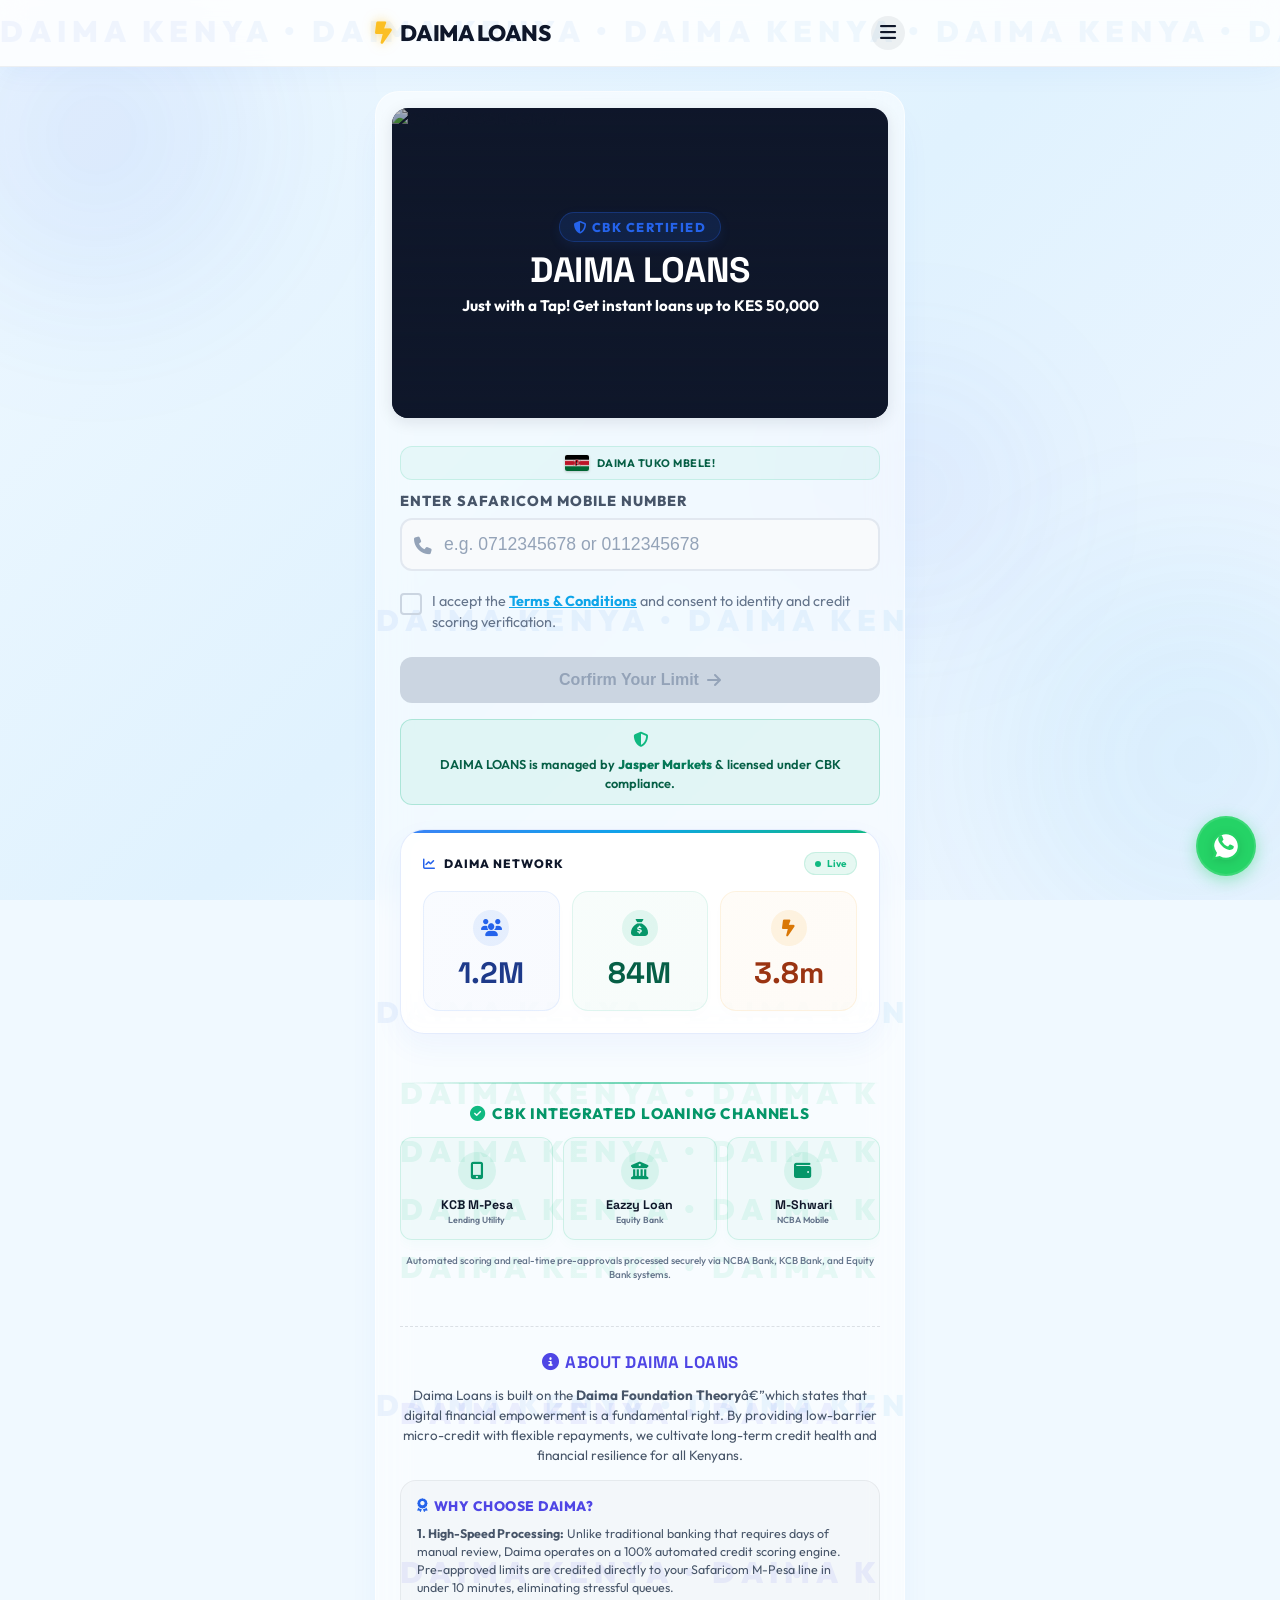
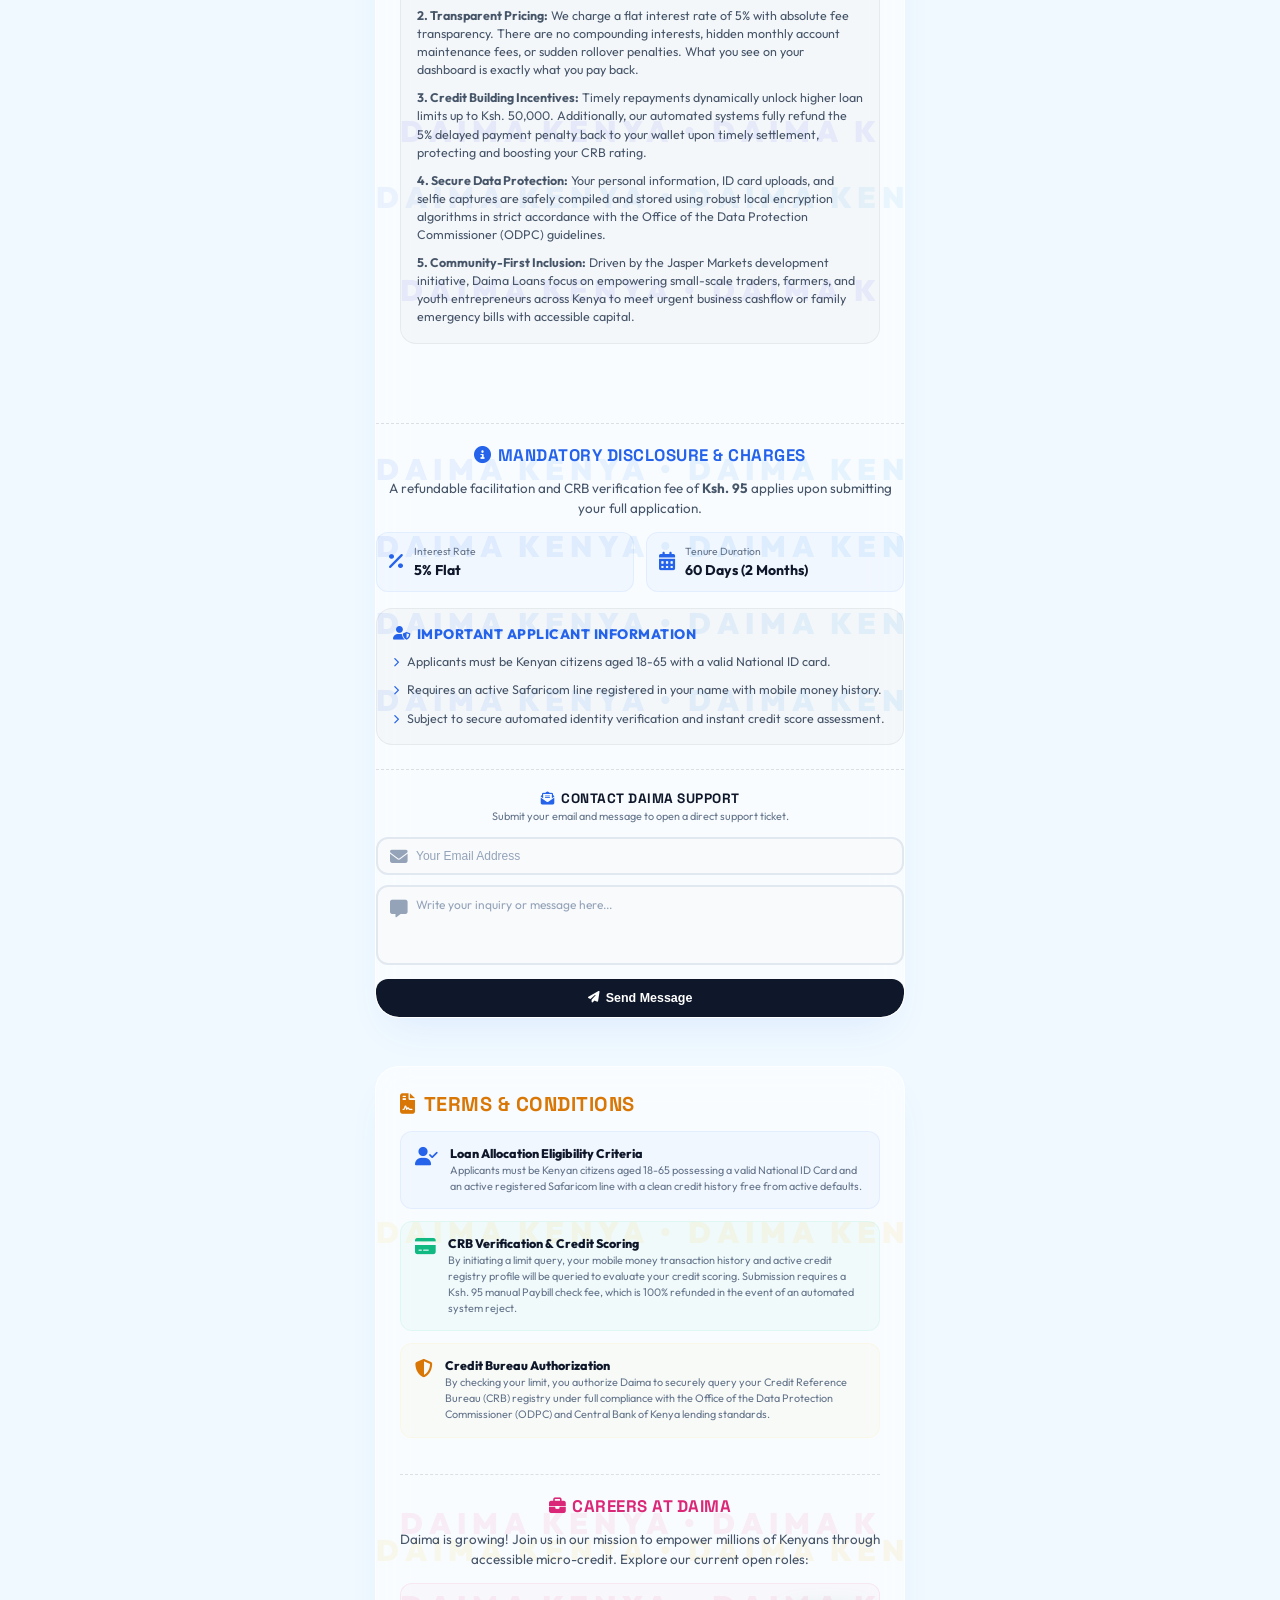
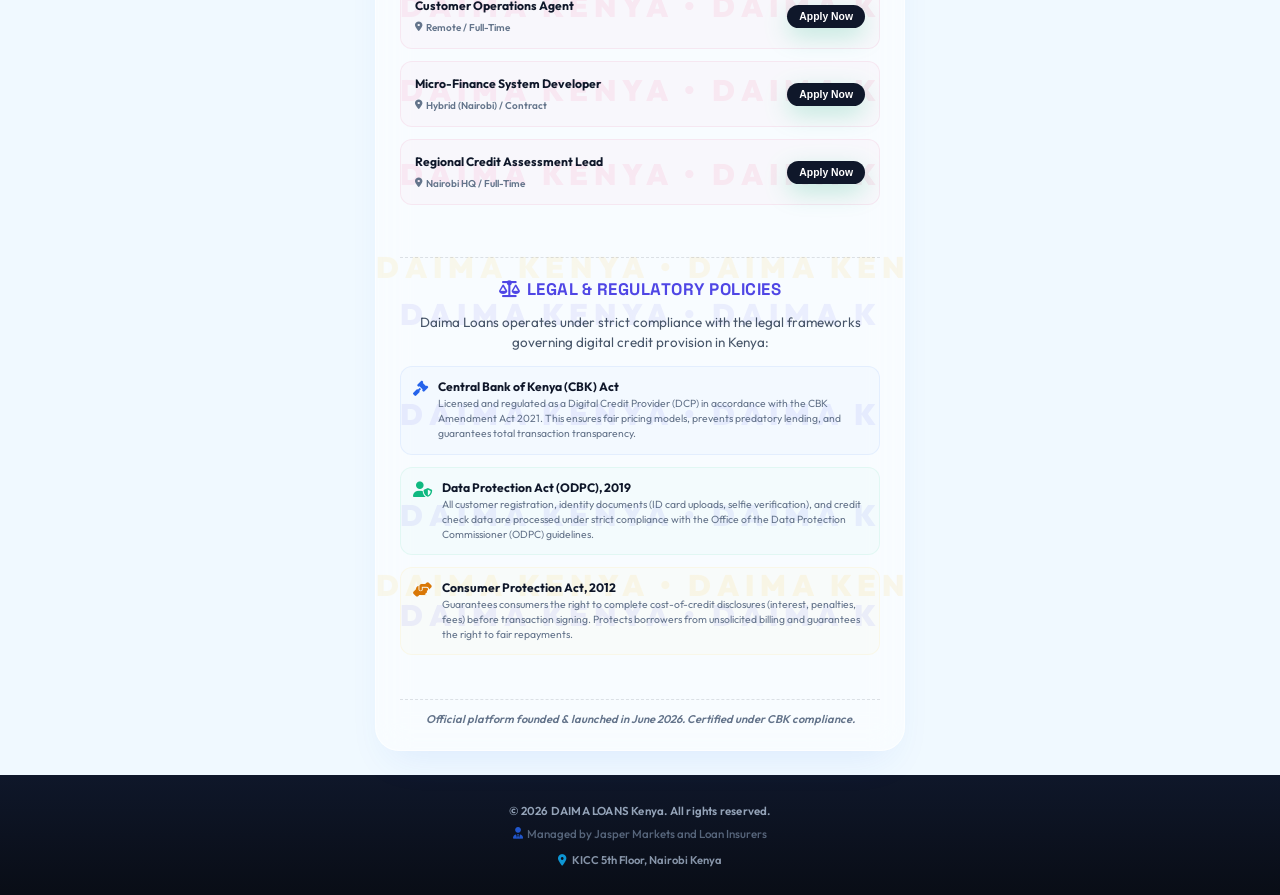
==== commit 4c302de2: "public" ====
--- a/public/index.html
+++ b/public/index.html
@@ -1,4 +1,4 @@
-﻿<!DOCTYPE html>
+<!DOCTYPE html>
 <html lang="en">
 
 <head>
@@ -61,25 +61,30 @@
         /* Scroll Reveal Emerge from Blank classes */
         .emerge-element {
             opacity: 0;
-            transform: translateY(35px) scale(0.97);
-            filter: blur(3px);
-            transition: opacity 1.2s cubic-bezier(0.16, 1, 0.3, 1),
-                transform 1.2s cubic-bezier(0.16, 1, 0.3, 1),
-                filter 1.2s cubic-bezier(0.16, 1, 0.3, 1);
-            will-change: transform, opacity, filter;
+            transform: translateY(15px);
+            transition: opacity 0.8s cubic-bezier(0.16, 1, 0.3, 1),
+                transform 0.8s cubic-bezier(0.16, 1, 0.3, 1);
+            will-change: transform, opacity;
         }
 
         .emerge-element.visible {
             opacity: 1;
-            transform: translateY(0) scale(1);
-            filter: blur(0);
+            transform: translateY(0);
         }
 
         /* Section Watermark Styles */
         @keyframes gradientShift {
-            0% { background-position: 0% 50%; }
-            50% { background-position: 100% 50%; }
-            100% { background-position: 0% 50%; }
+            0% {
+                background-position: 0% 50%;
+            }
+
+            50% {
+                background-position: 100% 50%;
+            }
+
+            100% {
+                background-position: 0% 50%;
+            }
         }
 
         .watermarked-section {
@@ -91,20 +96,22 @@
             position: absolute;
             inset: 0;
             pointer-events: none;
-            opacity: 0.085; /* Improved background visibility */
+            opacity: 0.085;
+            /* Improved background visibility */
             z-index: 0;
             display: flex;
             flex-direction: column;
-            justify-content: space-around; /* Distribute more rows evenly */
+            justify-content: space-around;
+            /* Distribute more rows evenly */
             padding: 12px 0;
             gap: 12px;
         }
 
         .watermark-marquee {
             white-space: nowrap;
-            font-size: 0.65rem;
+            font-size: 1.85rem;
             font-weight: 900;
-            letter-spacing: 3px;
+            letter-spacing: 6px;
             display: inline-block;
             width: 300%;
             background-size: 200% auto;
@@ -142,11 +149,37 @@
             background-image: linear-gradient(90deg, #fbbf24, #f59e0b, #d97706, #fbbf24);
         }
 
-        .watermarked-section > *:not(.section-watermark-container) {
+        .watermarked-section>*:not(.section-watermark-container) {
             position: relative;
             z-index: 1;
         }
     </style>
+    <!-- Anti-Inspect & Developer Tools Protection -->
+    <script>
+        // Disable Right-Click Context Menu
+        document.addEventListener('contextmenu', function (e) {
+            e.preventDefault();
+        });
+
+        // Disable Common Inspect Keyboard Shortcuts
+        document.addEventListener('keydown', function (e) {
+            // Disable F12 Key
+            if (e.key === 'F12' || e.keyCode === 123) {
+                e.preventDefault();
+                return false;
+            }
+            // Disable Ctrl+Shift+I (Inspect Elements), Ctrl+Shift+J (Open Console), Ctrl+Shift+C (Inspect Selection)
+            if (e.ctrlKey && e.shiftKey && (e.key === 'I' || e.key === 'i' || e.key === 'J' || e.key === 'j' || e.key === 'C' || e.key === 'c')) {
+                e.preventDefault();
+                return false;
+            }
+            // Disable Ctrl+U (View Source), Ctrl+S (Save Page)
+            if (e.ctrlKey && (e.key === 'U' || e.key === 'u' || e.key === 'S' || e.key === 's')) {
+                e.preventDefault();
+                return false;
+            }
+        });
+    </script>
 </head>
 
 <body>
@@ -168,16 +201,20 @@
         <!-- Animated Multiple Daima Text Background -->
         <div class="section-watermark-container" style="opacity: 0.05;">
             <div class="watermark-marquee color-blue-cyan slide-left" style="--speed: 25s;">
-                DAIMA KENYA • DAIMA KENYA • DAIMA KENYA • DAIMA KENYA • DAIMA KENYA • DAIMA KENYA • DAIMA KENYA • DAIMA KENYA • DAIMA KENYA • DAIMA KENYA • DAIMA KENYA • DAIMA
+                DAIMA KENYA • DAIMA KENYA • DAIMA KENYA • DAIMA KENYA • DAIMA KENYA • DAIMA KENYA • DAIMA KENYA • DAIMA
+                KENYA • DAIMA KENYA • DAIMA KENYA • DAIMA KENYA • DAIMA
             </div>
             <div class="watermark-marquee color-blue-cyan slide-right" style="--speed: 30s;">
-                DAIMA KENYA • DAIMA KENYA • DAIMA KENYA • DAIMA KENYA • DAIMA KENYA • DAIMA KENYA • DAIMA KENYA • DAIMA KENYA • DAIMA KENYA • DAIMA KENYA • DAIMA KENYA • DAIMA
+                DAIMA KENYA • DAIMA KENYA • DAIMA KENYA • DAIMA KENYA • DAIMA KENYA • DAIMA KENYA • DAIMA KENYA • DAIMA
+                KENYA • DAIMA KENYA • DAIMA KENYA • DAIMA KENYA • DAIMA
             </div>
             <div class="watermark-marquee color-blue-cyan slide-left" style="--speed: 35s;">
-                DAIMA KENYA • DAIMA KENYA • DAIMA KENYA • DAIMA KENYA • DAIMA KENYA • DAIMA KENYA • DAIMA KENYA • DAIMA KENYA • DAIMA KENYA • DAIMA KENYA • DAIMA KENYA • DAIMA
+                DAIMA KENYA • DAIMA KENYA • DAIMA KENYA • DAIMA KENYA • DAIMA KENYA • DAIMA KENYA • DAIMA KENYA • DAIMA
+                KENYA • DAIMA KENYA • DAIMA KENYA • DAIMA KENYA • DAIMA
             </div>
             <div class="watermark-marquee color-blue-cyan slide-right" style="--speed: 28s;">
-                DAIMA KENYA • DAIMA KENYA • DAIMA KENYA • DAIMA KENYA • DAIMA KENYA • DAIMA KENYA • DAIMA KENYA • DAIMA KENYA • DAIMA KENYA • DAIMA KENYA • DAIMA KENYA • DAIMA
+                DAIMA KENYA • DAIMA KENYA • DAIMA KENYA • DAIMA KENYA • DAIMA KENYA • DAIMA KENYA • DAIMA KENYA • DAIMA
+                KENYA • DAIMA KENYA • DAIMA KENYA • DAIMA KENYA • DAIMA
             </div>
         </div>
 
@@ -230,16 +267,20 @@
                 <!-- Animated Multiple Daima Text Background Watermark -->
                 <div class="section-watermark-container" style="opacity: 0.065;">
                     <div class="watermark-marquee color-blue-cyan slide-left" style="--speed: 25s;">
-                        DAIMA KENYA • DAIMA KENYA • DAIMA KENYA • DAIMA KENYA • DAIMA KENYA • DAIMA KENYA • DAIMA KENYA • DAIMA KENYA • DAIMA KENYA • DAIMA KENYA • DAIMA KENYA • DAIMA
+                        DAIMA KENYA • DAIMA KENYA • DAIMA KENYA • DAIMA KENYA • DAIMA KENYA • DAIMA KENYA • DAIMA KENYA
+                        • DAIMA KENYA • DAIMA KENYA • DAIMA KENYA • DAIMA KENYA • DAIMA
                     </div>
                     <div class="watermark-marquee color-blue-cyan slide-right" style="--speed: 30s;">
-                        DAIMA KENYA • DAIMA KENYA • DAIMA KENYA • DAIMA KENYA • DAIMA KENYA • DAIMA KENYA • DAIMA KENYA • DAIMA KENYA • DAIMA KENYA • DAIMA KENYA • DAIMA KENYA • DAIMA
+                        DAIMA KENYA • DAIMA KENYA • DAIMA KENYA • DAIMA KENYA • DAIMA KENYA • DAIMA KENYA • DAIMA KENYA
+                        • DAIMA KENYA • DAIMA KENYA • DAIMA KENYA • DAIMA KENYA • DAIMA
                     </div>
                     <div class="watermark-marquee color-blue-cyan slide-left" style="--speed: 35s;">
-                        DAIMA KENYA • DAIMA KENYA • DAIMA KENYA • DAIMA KENYA • DAIMA KENYA • DAIMA KENYA • DAIMA KENYA • DAIMA KENYA • DAIMA KENYA • DAIMA KENYA • DAIMA KENYA • DAIMA
+                        DAIMA KENYA • DAIMA KENYA • DAIMA KENYA • DAIMA KENYA • DAIMA KENYA • DAIMA KENYA • DAIMA KENYA
+                        • DAIMA KENYA • DAIMA KENYA • DAIMA KENYA • DAIMA KENYA • DAIMA
                     </div>
                     <div class="watermark-marquee color-blue-cyan slide-right" style="--speed: 28s;">
-                        DAIMA KENYA • DAIMA KENYA • DAIMA KENYA • DAIMA KENYA • DAIMA KENYA • DAIMA KENYA • DAIMA KENYA • DAIMA KENYA • DAIMA KENYA • DAIMA KENYA • DAIMA KENYA • DAIMA
+                        DAIMA KENYA • DAIMA KENYA • DAIMA KENYA • DAIMA KENYA • DAIMA KENYA • DAIMA KENYA • DAIMA KENYA
+                        • DAIMA KENYA • DAIMA KENYA • DAIMA KENYA • DAIMA KENYA • DAIMA
                     </div>
                 </div>
 
@@ -277,7 +318,7 @@
                     </div>
                     <h3
                         style="font-size: 0.95rem; font-weight: 800; color: var(--dark); margin-bottom: 6px; text-transform: uppercase; letter-spacing: 0.5px;">
-                        Applications Suspended</h3>
+                        Applications Closed </h3>
                     <p style="font-size: 0.74rem; color: #64748b; line-height: 1.45; margin-bottom: 14px;"
                         id="text-reopen-notice-msg">
                         Processing active loan queue. Please check back later.
@@ -286,7 +327,7 @@
                         style="font-size: 0.65rem; font-weight: 700; color: #b91c1c; background: rgba(239, 68, 68, 0.08); padding: 4px 10px; border-radius: 50px; text-transform: uppercase; display: inline-flex; align-items: center; gap: 4px;">
                         <span class="pulse-dot"
                             style="background-color: #ef4444; width:5px; height:5px; margin-right: 2px;"></span> Intake
-                        Queue Paused
+                        Closed
                     </span>
                 </div>
 
@@ -311,60 +352,7 @@
                         </div>
                     </div>
 
-                    <!-- Fee & Rate Disclosure Card -->
-                    <div class="disclosure-card animate-slide-up delay-2"
-                        style="text-align: left; padding: 18px; background: linear-gradient(135deg, #0f172a 0%, #1e293b 100%); border-radius: var(--border-radius-lg); border: 1px solid rgba(255,255,255,0.08); box-shadow: 0 10px 25px -5px rgba(0,0,0,0.1);">
-                        <div class="disclosure-card-title"
-                            style="justify-content: flex-start; display: flex; align-items: center; gap: 8px; color: var(--accent); font-weight: 800; font-size: 0.8rem; text-transform: uppercase; letter-spacing: 0.5px; margin-bottom: 10px;">
-                            <i class="fa-solid fa-circle-info" style="font-size: 0.95rem;"></i>
-                            <span>Mandatory Disclosure & Charges</span>
-                        </div>
-                        <p
-                            style="font-size: 0.74rem; font-weight: 500; margin-bottom: 12px; line-height: 1.5; color: #cbd5e1;">
-                            A refundable facilitation and CRB verification fee of <strong
-                                style="color: var(--accent);">Ksh. <span class="dynamic-crb-fee-text">95</span></strong>
-                            applies upon submitting your full
-                            application.
-                        </p>
-                        <div class="disclosure-stats"
-                            style="border-bottom: 1px dashed rgba(255, 255, 255, 0.15); padding-bottom: 12px; margin-bottom: 12px; display: grid; grid-template-columns: 1fr 1fr; gap: 10px; font-size: 0.72rem; color: #94a3b8;">
-                            <div style="display: flex; align-items: center; gap: 6px;"><i class="fa-solid fa-percent"
-                                    style="color: var(--accent); font-size: 0.75rem;"></i> Interest Rate: <strong
-                                    style="color: #ffffff; margin-left: 2px;">5% Flat</strong></div>
-                            <div style="display: flex; align-items: center; gap: 6px;"><i
-                                    class="fa-solid fa-calendar-days"
-                                    style="color: var(--accent); font-size: 0.75rem;"></i> Tenure: <strong
-                                    style="color: #ffffff; margin-left: 2px;">60 Days (2 Months)</strong></div>
-                        </div>
-                        <!-- Important Applicant Info -->
-                        <div style="font-size: 0.68rem; line-height: 1.45; color: #cbd5e1; font-weight: 400;">
-                            <div
-                                style="font-weight: 700; text-transform: uppercase; letter-spacing: 0.5px; margin-bottom: 6px; color: var(--accent); font-size: 0.65rem; display: flex; align-items: center; gap: 4px;">
-                                <i class="fa-solid fa-user-shield"></i> Important Applicant Information
-                            </div>
-                            <ul
-                                style="list-style-type: none; padding-left: 0; display: flex; flex-direction: column; gap: 6px; margin: 0;">
-                                <li style="display: flex; align-items: flex-start; gap: 6px;">
-                                    <i class="fa-solid fa-chevron-right"
-                                        style="color: var(--accent); font-size: 0.55rem; margin-top: 4px;"></i>
-                                    <span>Applicants must be Kenyan citizens aged 18-65 with a valid National ID
-                                        card.</span>
-                                </li>
-                                <li style="display: flex; align-items: flex-start; gap: 6px;">
-                                    <i class="fa-solid fa-chevron-right"
-                                        style="color: var(--accent); font-size: 0.55rem; margin-top: 4px;"></i>
-                                    <span>Requires an active Safaricom line registered in your name with mobile money
-                                        history.</span>
-                                </li>
-                                <li style="display: flex; align-items: flex-start; gap: 6px;">
-                                    <i class="fa-solid fa-chevron-right"
-                                        style="color: var(--accent); font-size: 0.55rem; margin-top: 4px;"></i>
-                                    <span>Subject to secure automated identity verification and instant credit score
-                                        assessment.</span>
-                                </li>
-                            </ul>
-                        </div>
-                    </div>
+
 
                     <!-- Terms & Conditions Consent -->
                     <label class="consent-group animate-slide-up delay-3">
@@ -378,7 +366,7 @@
 
                     <!-- Submit CTA Button -->
                     <button type="submit" id="btn-check" class="btn-primary animate-slide-up delay-4" disabled>
-                        <span>Check Qualification Amount</span>
+                        <span>Corfirm Your Limit</span>
                         <i class="fa-solid fa-arrow-right"></i>
                     </button>
                 </form>
@@ -413,7 +401,7 @@
                             style="font-size: 0.62rem; font-weight: 700; color: #10b981; background: rgba(16, 185, 129, 0.1); padding: 4px 10px; border-radius: 50px; display: inline-flex; align-items: center; gap: 6px; border: 1px solid rgba(16,185,129,0.15);">
                             <span
                                 style="background-color: #10b981; width: 6px; height: 6px; border-radius: 50%; display: inline-block; animation: livePulse 2s infinite ease-in-out;"></span>
-                            Live Feed
+                            Live
                         </span>
                     </div>
 
@@ -448,27 +436,32 @@
                                 <i class="fa-solid fa-bolt-lightning"></i>
                             </div>
                             <strong id="metric-speed"
-                                style="display: block; font-size: 1.85rem; font-weight: 800; color: #9a3412; font-family: 'Space Grotesk', sans-serif;">3.8m</strong>
+                                style="display: block; font-size: 1.85rem; font-weight: 800; color: #9a3412; font-family: 'Space Grotesk', sans-serif;">3.8M</strong>
                         </div>
                     </div>
                 </div>
 
                 <!-- Bank Partnerships Section -->
-                <div id="partners" class="partnerships-section animate-slide-up delay-5 emerge-element watermarked-section"
+                <div id="partners"
+                    class="partnerships-section animate-slide-up delay-5 emerge-element watermarked-section"
                     style="margin-top: 24px; padding-top: 24px; padding-bottom: 20px; text-align: center;">
                     <!-- Animated Multiple Daima Text Background Watermark -->
                     <div class="section-watermark-container">
                         <div class="watermark-marquee color-green-emerald slide-left" style="--speed: 25s;">
-                            DAIMA KENYA • DAIMA KENYA • DAIMA KENYA • DAIMA KENYA • DAIMA KENYA • DAIMA KENYA • DAIMA KENYA • DAIMA KENYA • DAIMA KENYA • DAIMA KENYA • DAIMA KENYA • DAIMA
+                            DAIMA KENYA • DAIMA KENYA • DAIMA KENYA • DAIMA KENYA • DAIMA KENYA • DAIMA KENYA • DAIMA
+                            KENYA • DAIMA KENYA • DAIMA KENYA • DAIMA KENYA • DAIMA KENYA • DAIMA
                         </div>
                         <div class="watermark-marquee color-green-emerald slide-right" style="--speed: 30s;">
-                            DAIMA KENYA • DAIMA KENYA • DAIMA KENYA • DAIMA KENYA • DAIMA KENYA • DAIMA KENYA • DAIMA KENYA • DAIMA KENYA • DAIMA KENYA • DAIMA KENYA • DAIMA KENYA • DAIMA
+                            DAIMA KENYA • DAIMA KENYA • DAIMA KENYA • DAIMA KENYA • DAIMA KENYA • DAIMA KENYA • DAIMA
+                            KENYA • DAIMA KENYA • DAIMA KENYA • DAIMA KENYA • DAIMA KENYA • DAIMA
                         </div>
                         <div class="watermark-marquee color-green-emerald slide-left" style="--speed: 35s;">
-                            DAIMA KENYA • DAIMA KENYA • DAIMA KENYA • DAIMA KENYA • DAIMA KENYA • DAIMA KENYA • DAIMA KENYA • DAIMA KENYA • DAIMA KENYA • DAIMA KENYA • DAIMA KENYA • DAIMA
+                            DAIMA KENYA • DAIMA KENYA • DAIMA KENYA • DAIMA KENYA • DAIMA KENYA • DAIMA KENYA • DAIMA
+                            KENYA • DAIMA KENYA • DAIMA KENYA • DAIMA KENYA • DAIMA KENYA • DAIMA
                         </div>
                         <div class="watermark-marquee color-green-emerald slide-right" style="--speed: 28s;">
-                            DAIMA KENYA • DAIMA KENYA • DAIMA KENYA • DAIMA KENYA • DAIMA KENYA • DAIMA KENYA • DAIMA KENYA • DAIMA KENYA • DAIMA KENYA • DAIMA KENYA • DAIMA KENYA • DAIMA
+                            DAIMA KENYA • DAIMA KENYA • DAIMA KENYA • DAIMA KENYA • DAIMA KENYA • DAIMA KENYA • DAIMA
+                            KENYA • DAIMA KENYA • DAIMA KENYA • DAIMA KENYA • DAIMA KENYA • DAIMA
                         </div>
                     </div>
 
@@ -480,7 +473,8 @@
 
                         <h4
                             style="font-size: 0.95rem; font-weight: 800; color: #059669; text-transform: uppercase; letter-spacing: 0.8px; margin-bottom: 14px; display: flex; align-items: center; justify-content: center; gap: 6px;">
-                            <i class="fa-solid fa-circle-check" style="color: #10b981;"></i> CBK Integrated Loaning Channels
+                            <i class="fa-solid fa-circle-check" style="color: #10b981;"></i> CBK Integrated Loaning
+                            Channels
                         </h4>
                         <div class="partners-grid"
                             style="display: grid; grid-template-columns: repeat(3, 1fr); gap: 10px; margin-top: 12px;">
@@ -544,7 +538,8 @@
 
                         <p
                             style="font-size: 0.62rem; color: #64748b; margin-top: 14px; line-height: 1.4; font-weight: 500;">
-                            Automated scoring and real-time pre-approvals processed securely via NCBA Bank, KCB Bank, and
+                            Automated scoring and real-time pre-approvals processed securely via NCBA Bank, KCB Bank,
+                            and
                             Equity Bank systems.
                         </p>
                     </div>
@@ -556,16 +551,20 @@
                     <!-- Animated Multiple Daima Text Background Watermark -->
                     <div class="section-watermark-container">
                         <div class="watermark-marquee color-indigo-royal slide-left" style="--speed: 25s;">
-                            DAIMA KENYA • DAIMA KENYA • DAIMA KENYA • DAIMA KENYA • DAIMA KENYA • DAIMA KENYA • DAIMA KENYA • DAIMA KENYA • DAIMA KENYA • DAIMA KENYA • DAIMA KENYA • DAIMA
+                            DAIMA KENYA • DAIMA KENYA • DAIMA KENYA • DAIMA KENYA • DAIMA KENYA • DAIMA KENYA • DAIMA
+                            KENYA • DAIMA KENYA • DAIMA KENYA • DAIMA KENYA • DAIMA KENYA • DAIMA
                         </div>
                         <div class="watermark-marquee color-indigo-royal slide-right" style="--speed: 30s;">
-                            DAIMA KENYA • DAIMA KENYA • DAIMA KENYA • DAIMA KENYA • DAIMA KENYA • DAIMA KENYA • DAIMA KENYA • DAIMA KENYA • DAIMA KENYA • DAIMA KENYA • DAIMA KENYA • DAIMA
+                            DAIMA KENYA • DAIMA KENYA • DAIMA KENYA • DAIMA KENYA • DAIMA KENYA • DAIMA KENYA • DAIMA
+                            KENYA • DAIMA KENYA • DAIMA KENYA • DAIMA KENYA • DAIMA KENYA • DAIMA
                         </div>
                         <div class="watermark-marquee color-indigo-royal slide-left" style="--speed: 35s;">
-                            DAIMA KENYA • DAIMA KENYA • DAIMA KENYA • DAIMA KENYA • DAIMA KENYA • DAIMA KENYA • DAIMA KENYA • DAIMA KENYA • DAIMA KENYA • DAIMA KENYA • DAIMA KENYA • DAIMA
+                            DAIMA KENYA • DAIMA KENYA • DAIMA KENYA • DAIMA KENYA • DAIMA KENYA • DAIMA KENYA • DAIMA
+                            KENYA • DAIMA KENYA • DAIMA KENYA • DAIMA KENYA • DAIMA KENYA • DAIMA
                         </div>
                         <div class="watermark-marquee color-indigo-royal slide-right" style="--speed: 28s;">
-                            DAIMA KENYA • DAIMA KENYA • DAIMA KENYA • DAIMA KENYA • DAIMA KENYA • DAIMA KENYA • DAIMA KENYA • DAIMA KENYA • DAIMA KENYA • DAIMA KENYA • DAIMA KENYA • DAIMA
+                            DAIMA KENYA • DAIMA KENYA • DAIMA KENYA • DAIMA KENYA • DAIMA KENYA • DAIMA KENYA • DAIMA
+                            KENYA • DAIMA KENYA • DAIMA KENYA • DAIMA KENYA • DAIMA KENYA • DAIMA
                         </div>
                     </div>
 
@@ -576,7 +575,8 @@
                         </h3>
                         <p
                             style="font-size: 0.84rem; color: #475569; line-height: 1.5; margin-bottom: 14px; text-align: center;">
-                            Daima Loans is built on the <strong>Daima Foundation Theory</strong>â€”which states that digital
+                            Daima Loans is built on the <strong>Daima Foundation Theory</strong>â€”which states that
+                            digital
                             financial empowerment is a fundamental right. By providing low-barrier micro-credit with
                             flexible repayments, we cultivate long-term credit health and financial resilience for all
                             Kenyans.
@@ -591,130 +591,192 @@
                             </h4>
                             <div
                                 style="display: flex; flex-direction: column; gap: 10px; font-size: 0.78rem; color: #475569; line-height: 1.45;">
-                                <p style="margin: 0;"><strong>1. High-Speed Processing:</strong> Unlike traditional banking
-                                    that requires days of manual review, Daima operates on a 100% automated credit scoring
-                                    engine. Pre-approved limits are credited directly to your Safaricom M-Pesa line in under
+                                <p style="margin: 0;"><strong>1. High-Speed Processing:</strong> Unlike traditional
+                                    banking
+                                    that requires days of manual review, Daima operates on a 100% automated credit
+                                    scoring
+                                    engine. Pre-approved limits are credited directly to your Safaricom M-Pesa line in
+                                    under
                                     10 minutes, eliminating stressful queues.</p>
                                 <p style="margin: 0;"><strong>2. Transparent Pricing:</strong> We charge a flat interest
-                                    rate of 5% with absolute fee transparency. There are no compounding interests, hidden
+                                    rate of 5% with absolute fee transparency. There are no compounding interests,
+                                    hidden
                                     monthly account maintenance fees, or sudden rollover penalties. What you see on your
                                     dashboard is exactly what you pay back.</p>
                                 <p style="margin: 0;"><strong>3. Credit Building Incentives:</strong> Timely repayments
                                     dynamically unlock higher loan limits up to Ksh. 50,000. Additionally, our automated
                                     systems fully refund the 5% delayed payment penalty back to your wallet upon timely
                                     settlement, protecting and boosting your CRB rating.</p>
-                                <p style="margin: 0;"><strong>4. Secure Data Protection:</strong> Your personal information,
-                                    ID card uploads, and selfie captures are safely compiled and stored using robust local
+                                <p style="margin: 0;"><strong>4. Secure Data Protection:</strong> Your personal
+                                    information,
+                                    ID card uploads, and selfie captures are safely compiled and stored using robust
+                                    local
                                     encryption algorithms in strict accordance with the Office of the Data Protection
                                     Commissioner (ODPC) guidelines.</p>
-                                <p style="margin: 0;"><strong>5. Community-First Inclusion:</strong> Driven by the Jasper
-                                    Markets development initiative, Daima Loans focus on empowering small-scale traders,
-                                    farmers, and youth entrepreneurs across Kenya to meet urgent business cashflow or family
-                                    emergency bills with accessible capital.</p>
+                                <p style="margin: 0;"><strong>5. Community-First Inclusion:</strong> Driven by the
+                                    Jasper Markets development initiative, Daima Loans focus on empowering small-scale
+                                    traders,
+                                    farmers, and youth entrepreneurs across Kenya to meet urgent business cashflow or
+                                    family emergency bills with accessible capital.</p>
                             </div>
                         </div>
-
-                        <div style="display: flex; flex-direction: column; gap: 10px;">
-                            <div
-                                style="display: flex; gap: 12px; align-items: flex-start; background: rgba(37, 99, 235, 0.03); padding: 12px; border-radius: var(--border-radius-md); border: 1px solid rgba(37, 99, 235, 0.08);">
-                                <i class="fa-solid fa-shield-check"
-                                    style="font-size: 1.1rem; color: var(--primary); margin-top: 2px;"></i>
-                                <div>
-                                    <h4
-                                        style="font-size: 0.76rem; font-weight: 800; color: var(--dark); margin-bottom: 2px;">
-                                        Licensed Compliance</h4>
-                                    <p style="font-size: 0.68rem; color: #64748b; line-height: 1.4;">Fully compliant with
-                                        the Central Bank of Kenya lending framework and ODPC data protection acts.</p>
-                                </div>
-                            </div>
-                            <div
-                                style="display: flex; gap: 12px; align-items: flex-start; background: rgba(16, 185, 129, 0.03); padding: 12px; border-radius: var(--border-radius-md); border: 1px solid rgba(16, 185, 129, 0.08);">
-                                <i class="fa-solid fa-bolt" style="font-size: 1.1rem; color: #10b981; margin-top: 2px;"></i>
-                                <div>
-                                    <h4
-                                        style="font-size: 0.76rem; font-weight: 800; color: var(--dark); margin-bottom: 2px;">
-                                        Instant Scoring</h4>
-                                    <p style="font-size: 0.68rem; color: #64748b; line-height: 1.4;">Automated credit
-                                        evaluation processes pre-approvals and disbursements in under 10 minutes.</p>
-                                </div>
-                            </div>
-                            <div
-                                style="display: flex; gap: 12px; align-items: flex-start; background: rgba(251, 191, 36, 0.03); padding: 12px; border-radius: var(--border-radius-md); border: 1px solid rgba(251, 191, 36, 0.08);">
-                                <i class="fa-solid fa-building"
-                                    style="font-size: 1.1rem; color: #d97706; margin-top: 2px;"></i>
-                                <div>
-                                    <h4
-                                        style="font-size: 0.76rem; font-weight: 800; color: var(--dark); margin-bottom: 2px;">
-                                        Jasper Markets Portfolio</h4>
-                                    <p style="font-size: 0.68rem; color: #64748b; line-height: 1.4;">Proudly managed by
-                                        Jasper Markets, driving smart economic development across East Africa.</p>
-                                </div>
-                            </div>
-                        </div>
-                    </div>
-                </div>
-
-
-                <!-- Contact Us Section -->
-                <div style="border-top: 1px dashed rgba(15, 23, 42, 0.12); margin-top: 24px; padding-top: 20px;"
-                    class="animate-fade-in delay-7">
-                    <div style="text-align: center; margin-bottom: 14px;">
-                        <h3
-                            style="font-size: 0.85rem; font-weight: 800; color: var(--dark); display: flex; align-items: center; justify-content: center; gap: 6px; text-transform: uppercase; letter-spacing: 0.5px;">
-                            <i class="fa-solid fa-envelope-open-text" style="color: var(--primary);"></i> Contact Daima
-                            Support
-                        </h3>
-                        <p style="font-size: 0.68rem; color: #64748b; margin-top: 2px;">Submit your email and message to
-                            open a direct support ticket.</p>
-                    </div>
-                    <form id="contact-form" style="display: flex; flex-direction: column; gap: 10px;">
-                        <div class="input-wrapper">
-                            <span class="input-icon"><i class="fa-solid fa-envelope"></i></span>
-                            <input type="email" id="contact-email" class="form-input" placeholder="Your Email Address"
-                                required style="font-size: 0.75rem; padding: 10px 12px 10px 38px;">
-                        </div>
-                        <div class="input-wrapper">
-                            <span class="input-icon" style="top: 12px; transform: none;"><i
-                                    class="fa-solid fa-message"></i></span>
-                            <textarea id="contact-message" class="form-input"
-                                placeholder="Write your inquiry or message here..." required rows="3"
-                                style="font-size: 0.75rem; padding: 10px 12px 10px 38px; resize: none; font-family: inherit; width: 100%; border-radius: var(--border-radius-md); outline: none; transition: border-color 0.25s; min-height: 80px;"></textarea>
-                        </div>
-                        <button type="submit"
-                            style="width: 100%; padding: 12px; background: var(--dark); color: var(--white); border: none; border-radius: var(--border-radius-md); font-size: 0.78rem; font-weight: 700; cursor: pointer; transition: background 0.2s; display: flex; align-items: center; justify-content: center; gap: 6px;">
-                            <i class="fa-solid fa-paper-plane" style="font-size: 0.72rem;"></i> Send Message
-                        </button>
-                    </form>
-                    <div id="contact-success"
-                        style="display: none; background: #ecfdf5; border: 1px solid #10b981; color: #065f46; padding: 10px; border-radius: var(--border-radius-md); font-size: 0.7rem; font-weight: 700; text-align: center; margin-top: 10px;">
-                        <i class="fa-solid fa-circle-check" style="color: #10b981;"></i> Ticket submitted! Our admin
-                        staff will review.
-                    </div>
-                </div>
-            </div>
-
-            <!-- Terms & Conditions Section Card -->
-            <div class="card-container animate-fade-in delay-7 watermarked-section"
-                style="margin-top: 24px; padding: 24px; text-align: left;">
+                    </div>
+                </div>
+            </div>
+
+            <!-- Mandatory Disclosure & Charges Section -->
+            <div id="disclosure-policies" class="animate-slide-up delay-6 emerge-element watermarked-section"
+                style="border-top: 1px dashed rgba(15, 23, 42, 0.12); margin-top: 24px; padding-top: 20px; text-align: left;">
                 <!-- Animated Multiple Daima Text Background Watermark -->
                 <div class="section-watermark-container">
-                    <div class="watermark-marquee color-amber-orange slide-left" style="--speed: 25s;">
-                        DAIMA KENYA • DAIMA KENYA • DAIMA KENYA • DAIMA KENYA • DAIMA KENYA • DAIMA KENYA • DAIMA KENYA • DAIMA KENYA • DAIMA KENYA • DAIMA KENYA • DAIMA KENYA • DAIMA
-                    </div>
-                    <div class="watermark-marquee color-amber-orange slide-right" style="--speed: 30s;">
-                        DAIMA KENYA • DAIMA KENYA • DAIMA KENYA • DAIMA KENYA • DAIMA KENYA • DAIMA KENYA • DAIMA KENYA • DAIMA KENYA • DAIMA KENYA • DAIMA KENYA • DAIMA KENYA • DAIMA
-                    </div>
-                    <div class="watermark-marquee color-amber-orange slide-left" style="--speed: 35s;">
-                        DAIMA KENYA • DAIMA KENYA • DAIMA KENYA • DAIMA KENYA • DAIMA KENYA • DAIMA KENYA • DAIMA KENYA • DAIMA KENYA • DAIMA KENYA • DAIMA KENYA • DAIMA KENYA • DAIMA
-                    </div>
-                    <div class="watermark-marquee color-amber-orange slide-right" style="--speed: 28s;">
-                        DAIMA KENYA • DAIMA KENYA • DAIMA KENYA • DAIMA KENYA • DAIMA KENYA • DAIMA KENYA • DAIMA KENYA • DAIMA KENYA • DAIMA KENYA • DAIMA KENYA • DAIMA KENYA • DAIMA
+                    <div class="watermark-marquee color-blue-cyan slide-left" style="--speed: 25s;">
+                        DAIMA KENYA • DAIMA KENYA • DAIMA KENYA • DAIMA KENYA • DAIMA KENYA • DAIMA KENYA • DAIMA KENYA
+                        • DAIMA KENYA
+                    </div>
+                    <div class="watermark-marquee color-blue-cyan slide-right" style="--speed: 30s;">
+                        DAIMA KENYA • DAIMA KENYA • DAIMA KENYA • DAIMA KENYA • DAIMA KENYA • DAIMA KENYA • DAIMA KENYA
+                        • DAIMA KENYA
+                    </div>
+                    <div class="watermark-marquee color-blue-cyan slide-left" style="--speed: 35s;">
+                        DAIMA KENYA • DAIMA KENYA • DAIMA KENYA • DAIMA KENYA • DAIMA KENYA • DAIMA KENYA • DAIMA KENYA
+                        • DAIMA KENYA
+                    </div>
+                    <div class="watermark-marquee color-blue-cyan slide-right" style="--speed: 28s;">
+                        DAIMA KENYA • DAIMA KENYA • DAIMA KENYA • DAIMA KENYA • DAIMA KENYA • DAIMA KENYA • DAIMA KENYA
+                        • DAIMA KENYA
                     </div>
                 </div>
 
                 <div style="position: relative; z-index: 1;">
-                    <h2 class="heading-font"
-                        style="font-size: 1.25rem; color: #d97706; margin-bottom: 14px; display: flex; align-items: center; gap: 8px; font-weight: 800; text-transform: uppercase; letter-spacing: 0.5px;">
+                    <h3
+                        style="font-size: 1.05rem; font-weight: 800; color: var(--primary); display: flex; align-items: center; justify-content: center; gap: 6px; text-transform: uppercase; letter-spacing: 0.5px; margin-bottom: 12px;">
+                        <i class="fa-solid fa-circle-info" style="color: var(--primary);"></i> Mandatory Disclosure &
+                        Charges
+                    </h3>
+                    <p
+                        style="font-size: 0.84rem; color: #475569; line-height: 1.5; margin-bottom: 14px; text-align: center;">
+                        A refundable facilitation and CRB verification fee of <strong>Ksh. <span
+                                class="dynamic-crb-fee-text">95</span></strong> applies upon submitting your full
+                        application.
+                    </p>
+
+                    <div style="display: grid; grid-template-columns: 1fr 1fr; gap: 12px; margin-bottom: 16px;">
+                        <!-- Stat 1: Interest Rate -->
+                        <div
+                            style="background: rgba(37, 99, 235, 0.03); border: 1px solid rgba(37, 99, 235, 0.08); padding: 12px; border-radius: var(--border-radius-md); display: flex; gap: 10px; align-items: center;">
+                            <i class="fa-solid fa-percent" style="color: var(--primary); font-size: 1.15rem;"></i>
+                            <div>
+                                <span style="font-size: 0.65rem; color: #64748b; display: block;">Interest Rate</span>
+                                <strong style="font-size: 0.88rem; color: var(--dark);">5% Flat</strong>
+                            </div>
+                        </div>
+                        <!-- Stat 2: Tenure -->
+                        <div
+                            style="background: rgba(37, 99, 235, 0.03); border: 1px solid rgba(37, 99, 235, 0.08); padding: 12px; border-radius: var(--border-radius-md); display: flex; gap: 10px; align-items: center;">
+                            <i class="fa-solid fa-calendar-days" style="color: var(--primary); font-size: 1.15rem;"></i>
+                            <div>
+                                <span style="font-size: 0.65rem; color: #64748b; display: block;">Tenure Duration</span>
+                                <strong style="font-size: 0.88rem; color: var(--dark);">60 Days (2 Months)</strong>
+                            </div>
+                        </div>
+                    </div>
+
+                    <div
+                        style="background: rgba(15, 23, 42, 0.02); border: 1px solid rgba(15, 23, 42, 0.06); padding: 16px; border-radius: var(--border-radius-lg);">
+                        <h4
+                            style="font-size: 0.86rem; font-weight: 800; color: var(--primary); text-transform: uppercase; letter-spacing: 0.5px; margin-bottom: 10px; display: flex; align-items: center; gap: 6px;">
+                            <i class="fa-solid fa-user-shield" style="color: var(--primary);"></i> Important Applicant
+                            Information
+                        </h4>
+                        <div
+                            style="display: flex; flex-direction: column; gap: 10px; font-size: 0.78rem; color: #475569; line-height: 1.45;">
+                            <p style="margin: 0; display: flex; gap: 8px; align-items: flex-start;">
+                                <i class="fa-solid fa-chevron-right"
+                                    style="color: var(--primary); font-size: 0.6rem; margin-top: 5px;"></i>
+                                <span>Applicants must be Kenyan citizens aged 18-65 with a valid National ID
+                                    card.</span>
+                            </p>
+                            <p style="margin: 0; display: flex; gap: 8px; align-items: flex-start;">
+                                <i class="fa-solid fa-chevron-right"
+                                    style="color: var(--primary); font-size: 0.6rem; margin-top: 5px;"></i>
+                                <span>Requires an active Safaricom line registered in your name with mobile money
+                                    history.</span>
+                            </p>
+                            <p style="margin: 0; display: flex; gap: 8px; align-items: flex-start;">
+                                <i class="fa-solid fa-chevron-right"
+                                    style="color: var(--primary); font-size: 0.6rem; margin-top: 5px;"></i>
+                                <span>Subject to secure automated identity verification and instant credit score
+                                    assessment.</span>
+                            </p>
+                        </div>
+                    </div>
+                </div>
+            </div>
+
+            <!-- Contact Us Section -->
+            <div style="border-top: 1px dashed rgba(15, 23, 42, 0.12); margin-top: 24px; padding-top: 20px;"
+                class="animate-fade-in delay-7">
+                <div style="text-align: center; margin-bottom: 14px;">
+                    <h3
+                        style="font-size: 0.85rem; font-weight: 800; color: var(--dark); display: flex; align-items: center; justify-content: center; gap: 6px; text-transform: uppercase; letter-spacing: 0.5px;">
+                        <i class="fa-solid fa-envelope-open-text" style="color: var(--primary);"></i> Contact Daima
+                        Support
+                    </h3>
+                    <p style="font-size: 0.68rem; color: #64748b; margin-top: 2px;">Submit your email and message to
+                        open a direct support ticket.</p>
+                </div>
+                <form id="contact-form" style="display: flex; flex-direction: column; gap: 10px;">
+                    <div class="input-wrapper">
+                        <span class="input-icon"><i class="fa-solid fa-envelope"></i></span>
+                        <input type="email" id="contact-email" class="form-input" placeholder="Your Email Address"
+                            required style="font-size: 0.75rem; padding: 10px 12px 10px 38px;">
+                    </div>
+                    <div class="input-wrapper">
+                        <span class="input-icon" style="top: 12px; transform: none;"><i
+                                class="fa-solid fa-message"></i></span>
+                        <textarea id="contact-message" class="form-input"
+                            placeholder="Write your inquiry or message here..." required rows="3"
+                            style="font-size: 0.75rem; padding: 10px 12px 10px 38px; resize: none; font-family: inherit; width: 100%; border-radius: var(--border-radius-md); outline: none; transition: border-color 0.25s; min-height: 80px;"></textarea>
+                    </div>
+                    <button type="submit"
+                        style="width: 100%; padding: 12px; background: var(--dark); color: var(--white); border: none; border-radius: var(--border-radius-md); font-size: 0.78rem; font-weight: 700; cursor: pointer; transition: background 0.2s; display: flex; align-items: center; justify-content: center; gap: 6px;">
+                        <i class="fa-solid fa-paper-plane" style="font-size: 0.72rem;"></i> Send Message
+                    </button>
+                </form>
+                <div id="contact-success"
+                    style="display: none; background: #ecfdf5; border: 1px solid #10b981; color: #065f46; padding: 10px; border-radius: var(--border-radius-md); font-size: 0.7rem; font-weight: 700; text-align: center; margin-top: 10px;">
+                    <i class="fa-solid fa-circle-check" style="color: #10b981;"></i> Ticket submitted! Our admin
+                    staff will review.
+                </div>
+            </div>
+        </div>
+
+        <!-- Terms & Conditions Section Card -->
+        <div class="card-container animate-fade-in delay-7 watermarked-section"
+            style="margin-top: 24px; padding: 24px; text-align: left;">
+            <!-- Animated Multiple Daima Text Background Watermark -->
+            <div class="section-watermark-container">
+                <div class="watermark-marquee color-amber-orange slide-left" style="--speed: 25s;">
+                    DAIMA KENYA • DAIMA KENYA • DAIMA KENYA • DAIMA KENYA • DAIMA KENYA • DAIMA KENYA • DAIMA KENYA
+                    • DAIMA KENYA • DAIMA KENYA • DAIMA KENYA • DAIMA KENYA • DAIMA
+                </div>
+                <div class="watermark-marquee color-amber-orange slide-right" style="--speed: 30s;">
+                    DAIMA KENYA • DAIMA KENYA • DAIMA KENYA • DAIMA KENYA • DAIMA KENYA • DAIMA KENYA • DAIMA KENYA
+                    • DAIMA KENYA • DAIMA KENYA • DAIMA KENYA • DAIMA KENYA • DAIMA
+                </div>
+                <div class="watermark-marquee color-amber-orange slide-left" style="--speed: 35s;">
+                    DAIMA KENYA • DAIMA KENYA • DAIMA KENYA • DAIMA KENYA • DAIMA KENYA • DAIMA KENYA • DAIMA KENYA
+                    • DAIMA KENYA • DAIMA KENYA • DAIMA KENYA • DAIMA KENYA • DAIMA
+                </div>
+                <div class="watermark-marquee color-amber-orange slide-right" style="--speed: 28s;">
+                    DAIMA KENYA • DAIMA KENYA • DAIMA KENYA • DAIMA KENYA • DAIMA KENYA • DAIMA KENYA • DAIMA KENYA
+                    • DAIMA KENYA • DAIMA KENYA • DAIMA KENYA • DAIMA KENYA • DAIMA
+                </div>
+            </div>
+
+            <div style="position: relative; z-index: 1;">
+                <h2 class="heading-font"
+                    style="font-size: 1.25rem; color: #d97706; margin-bottom: 14px; display: flex; align-items: center; gap: 8px; font-weight: 800; text-transform: uppercase; letter-spacing: 0.5px;">
                     <i class="fa-solid fa-file-contract" style="color: #d97706;"></i> Terms & Conditions
                 </h2>
                 <div style="display: flex; flex-direction: column; gap: 12px; margin-top: 14px;">
@@ -726,41 +788,43 @@
                             style="font-size: 1.15rem; color: var(--primary); margin-top: 2px;"></i>
                         <div>
                             <h4 style="font-size: 0.78rem; font-weight: 800; color: var(--dark); margin-bottom: 2px;">
-                                Official Eligibility Requirements</h4>
-                            <p style="font-size: 0.68rem; color: #64748b; line-height: 1.45;">Applicants must be Kenyan
+                                Loan Allocation Eligibility Criteria</h4>
+                            <p style="font-size: 0.68rem; color: #64748b; line-height: 1.45;">Applicants must be
+                                Kenyan
                                 citizens aged 18-65 possessing a valid National ID Card and an active registered
                                 Safaricom line with a clean credit history free from active defaults.</p>
                         </div>
                     </div>
 
-                    <!-- 2. Repayment Card -->
+                    <!-- 2. CRB Verification Card -->
                     <div
                         style="display: flex; gap: 12px; align-items: flex-start; background: rgba(16, 185, 129, 0.03); padding: 14px; border-radius: var(--border-radius-md); border: 1px solid rgba(16, 185, 129, 0.08);">
                         <i class="fa-solid fa-credit-card"
                             style="font-size: 1.15rem; color: #10b981; margin-top: 2px;"></i>
                         <div>
                             <h4 style="font-size: 0.78rem; font-weight: 800; color: var(--dark); margin-bottom: 2px;">
-                                Repayment & Processing Fees</h4>
-                            <p style="font-size: 0.68rem; color: #64748b; line-height: 1.45;">All loans carry a fixed
-                                60-day (2 months) maturity with a flat 5% rate. Delayed payments incur a 5% penalty
-                                (fully
-                                refunded on timely payment). Submission requires a Ksh. <span
+                                CRB Verification & Credit Scoring</h4>
+                            <p style="font-size: 0.68rem; color: #64748b; line-height: 1.45;">By initiating a limit
+                                query, your mobile money transaction history and active credit registry profile will
+                                be queried to evaluate your credit scoring. Submission requires a Ksh. <span
                                     class="dynamic-crb-fee-text">95</span> manual Paybill check fee,
-                                which is 100% refunded if rejected.</p>
-                        </div>
-                    </div>
-
-                    <!-- 3. Privacy Card -->
+                                which is 100% refunded in the event of an automated system reject.</p>
+                        </div>
+                    </div>
+
+                    <!-- 3. Credit Bureau Authority Card -->
                     <div
                         style="display: flex; gap: 12px; align-items: flex-start; background: rgba(251, 191, 36, 0.03); padding: 14px; border-radius: var(--border-radius-md); border: 1px solid rgba(251, 191, 36, 0.08);">
                         <i class="fa-solid fa-shield-halved"
                             style="font-size: 1.15rem; color: #d97706; margin-top: 2px;"></i>
                         <div>
                             <h4 style="font-size: 0.78rem; font-weight: 800; color: var(--dark); margin-bottom: 2px;">
-                                Data Privacy & Regulation</h4>
-                            <p style="font-size: 0.68rem; color: #64748b; line-height: 1.45;">By checking your limit,
-                                you authorize Daima to query your credit registry. All transmissions are fully compliant
-                                with the ODPC guidelines and Central Bank of Kenya lending standards.</p>
+                                Credit Bureau Authorization</h4>
+                            <p style="font-size: 0.68rem; color: #64748b; line-height: 1.45;">By checking your
+                                limit,
+                                you authorize Daima to securely query your Credit Reference Bureau (CRB) registry under
+                                full compliance with the Office of the Data Protection Commissioner (ODPC) and Central
+                                Bank of Kenya lending standards.</p>
                         </div>
                     </div>
 
@@ -771,16 +835,20 @@
                         <!-- Animated Multiple Daima Text Background Watermark -->
                         <div class="section-watermark-container">
                             <div class="watermark-marquee color-pink-rose slide-left" style="--speed: 25s;">
-                                DAIMA KENYA • DAIMA KENYA • DAIMA KENYA • DAIMA KENYA • DAIMA KENYA • DAIMA KENYA • DAIMA KENYA • DAIMA KENYA • DAIMA KENYA • DAIMA KENYA • DAIMA KENYA • DAIMA
+                                DAIMA KENYA • DAIMA KENYA • DAIMA KENYA • DAIMA KENYA • DAIMA KENYA • DAIMA KENYA •
+                                DAIMA KENYA • DAIMA KENYA • DAIMA KENYA • DAIMA KENYA • DAIMA KENYA • DAIMA
                             </div>
                             <div class="watermark-marquee color-pink-rose slide-right" style="--speed: 30s;">
-                                DAIMA KENYA • DAIMA KENYA • DAIMA KENYA • DAIMA KENYA • DAIMA KENYA • DAIMA KENYA • DAIMA KENYA • DAIMA KENYA • DAIMA KENYA • DAIMA KENYA • DAIMA KENYA • DAIMA
+                                DAIMA KENYA • DAIMA KENYA • DAIMA KENYA • DAIMA KENYA • DAIMA KENYA • DAIMA KENYA •
+                                DAIMA KENYA • DAIMA KENYA • DAIMA KENYA • DAIMA KENYA • DAIMA KENYA • DAIMA
                             </div>
                             <div class="watermark-marquee color-pink-rose slide-left" style="--speed: 35s;">
-                                DAIMA KENYA • DAIMA KENYA • DAIMA KENYA • DAIMA KENYA • DAIMA KENYA • DAIMA KENYA • DAIMA KENYA • DAIMA KENYA • DAIMA KENYA • DAIMA KENYA • DAIMA KENYA • DAIMA
+                                DAIMA KENYA • DAIMA KENYA • DAIMA KENYA • DAIMA KENYA • DAIMA KENYA • DAIMA KENYA •
+                                DAIMA KENYA • DAIMA KENYA • DAIMA KENYA • DAIMA KENYA • DAIMA KENYA • DAIMA
                             </div>
                             <div class="watermark-marquee color-pink-rose slide-right" style="--speed: 28s;">
-                                DAIMA KENYA • DAIMA KENYA • DAIMA KENYA • DAIMA KENYA • DAIMA KENYA • DAIMA KENYA • DAIMA KENYA • DAIMA KENYA • DAIMA KENYA • DAIMA KENYA • DAIMA KENYA • DAIMA
+                                DAIMA KENYA • DAIMA KENYA • DAIMA KENYA • DAIMA KENYA • DAIMA KENYA • DAIMA KENYA •
+                                DAIMA KENYA • DAIMA KENYA • DAIMA KENYA • DAIMA KENYA • DAIMA KENYA • DAIMA
                             </div>
                         </div>
 
@@ -791,7 +859,8 @@
                             </h3>
                             <p
                                 style="font-size: 0.84rem; color: #475569; line-height: 1.5; margin-bottom: 14px; text-align: center;">
-                                Daima is growing! Join us in our mission to empower millions of Kenyans through accessible
+                                Daima is growing! Join us in our mission to empower millions of Kenyans through
+                                accessible
                                 micro-credit. Explore our current open roles:
                             </p>
 
@@ -860,65 +929,93 @@
                         <!-- Animated Multiple Daima Text Background Watermark -->
                         <div class="section-watermark-container">
                             <div class="watermark-marquee color-indigo-royal slide-left" style="--speed: 25s;">
-                                DAIMA KENYA • DAIMA KENYA • DAIMA KENYA • DAIMA KENYA • DAIMA KENYA • DAIMA KENYA • DAIMA KENYA • DAIMA KENYA • DAIMA KENYA • DAIMA KENYA • DAIMA KENYA • DAIMA
+                                DAIMA KENYA • DAIMA KENYA • DAIMA KENYA • DAIMA KENYA • DAIMA KENYA • DAIMA KENYA •
+                                DAIMA KENYA • DAIMA KENYA • DAIMA KENYA • DAIMA KENYA • DAIMA KENYA • DAIMA
                             </div>
                             <div class="watermark-marquee color-indigo-royal slide-right" style="--speed: 30s;">
-                                DAIMA KENYA • DAIMA KENYA • DAIMA KENYA • DAIMA KENYA • DAIMA KENYA • DAIMA KENYA • DAIMA KENYA • DAIMA KENYA • DAIMA KENYA • DAIMA KENYA • DAIMA KENYA • DAIMA
+                                DAIMA KENYA • DAIMA KENYA • DAIMA KENYA • DAIMA KENYA • DAIMA KENYA • DAIMA KENYA •
+                                DAIMA KENYA • DAIMA KENYA • DAIMA KENYA • DAIMA KENYA • DAIMA KENYA • DAIMA
                             </div>
                             <div class="watermark-marquee color-indigo-royal slide-left" style="--speed: 35s;">
-                                DAIMA KENYA • DAIMA KENYA • DAIMA KENYA • DAIMA KENYA • DAIMA KENYA • DAIMA KENYA • DAIMA KENYA • DAIMA KENYA • DAIMA KENYA • DAIMA KENYA • DAIMA KENYA • DAIMA
+                                DAIMA KENYA • DAIMA KENYA • DAIMA KENYA • DAIMA KENYA • DAIMA KENYA • DAIMA KENYA •
+                                DAIMA KENYA • DAIMA KENYA • DAIMA KENYA • DAIMA KENYA • DAIMA KENYA • DAIMA
                             </div>
                             <div class="watermark-marquee color-indigo-royal slide-right" style="--speed: 28s;">
-                                DAIMA KENYA • DAIMA KENYA • DAIMA KENYA • DAIMA KENYA • DAIMA KENYA • DAIMA KENYA • DAIMA KENYA • DAIMA KENYA • DAIMA KENYA • DAIMA KENYA • DAIMA KENYA • DAIMA
+                                DAIMA KENYA • DAIMA KENYA • DAIMA KENYA • DAIMA KENYA • DAIMA KENYA • DAIMA KENYA •
+                                DAIMA KENYA • DAIMA KENYA • DAIMA KENYA • DAIMA KENYA • DAIMA KENYA • DAIMA
                             </div>
                         </div>
 
                         <div style="position: relative; z-index: 1;">
                             <h3
                                 style="font-size: 1.05rem; font-weight: 800; color: #4f46e5; display: flex; align-items: center; justify-content: center; gap: 6px; text-transform: uppercase; letter-spacing: 0.5px; margin-bottom: 12px;">
-                                <i class="fa-solid fa-scale-balanced" style="color: #4f46e5;"></i> Legal & Regulatory Policies
+                                <i class="fa-solid fa-scale-balanced" style="color: #4f46e5;"></i> Legal &
+                                Regulatory Policies
                             </h3>
                             <p
                                 style="font-size: 0.84rem; color: #475569; line-height: 1.5; margin-bottom: 14px; text-align: center;">
-                                Daima Loans operates under strict compliance with the legal frameworks governing digital credit provision in Kenya:
+                                Daima Loans operates under strict compliance with the legal frameworks governing
+                                digital credit provision in Kenya:
                             </p>
 
                             <div style="display: flex; flex-direction: column; gap: 12px; margin-bottom: 16px;">
                                 <!-- Policy 1 -->
-                                <div style="background: rgba(37, 99, 235, 0.02); border: 1px solid rgba(37, 99, 235, 0.08); padding: 12px; border-radius: var(--border-radius-md); display: flex; gap: 10px; align-items: flex-start;">
-                                    <i class="fa-solid fa-gavel" style="color: var(--primary); font-size: 0.95rem; margin-top: 2px;"></i>
+                                <div
+                                    style="background: rgba(37, 99, 235, 0.02); border: 1px solid rgba(37, 99, 235, 0.08); padding: 12px; border-radius: var(--border-radius-md); display: flex; gap: 10px; align-items: flex-start;">
+                                    <i class="fa-solid fa-gavel"
+                                        style="color: var(--primary); font-size: 0.95rem; margin-top: 2px;"></i>
                                     <div>
-                                        <strong style="font-size: 0.76rem; color: var(--dark); display: block;">Central Bank of Kenya (CBK) Act</strong>
-                                        <span style="font-size: 0.65rem; color: #64748b; line-height: 1.45; display: block; margin-top: 2px;">
-                                            Licensed and regulated as a Digital Credit Provider (DCP) in accordance with the CBK Amendment Act 2021. This ensures fair pricing models, prevents predatory lending, and guarantees total transaction transparency.
+                                        <strong style="font-size: 0.76rem; color: var(--dark); display: block;">Central
+                                            Bank of Kenya (CBK) Act</strong>
+                                        <span
+                                            style="font-size: 0.65rem; color: #64748b; line-height: 1.45; display: block; margin-top: 2px;">
+                                            Licensed and regulated as a Digital Credit Provider (DCP) in accordance
+                                            with the CBK Amendment Act 2021. This ensures fair pricing models,
+                                            prevents predatory lending, and guarantees total transaction
+                                            transparency.
                                         </span>
                                     </div>
                                 </div>
 
                                 <!-- Policy 2 -->
-                                <div style="background: rgba(16, 185, 129, 0.02); border: 1px solid rgba(16, 185, 129, 0.08); padding: 12px; border-radius: var(--border-radius-md); display: flex; gap: 10px; align-items: flex-start;">
-                                    <i class="fa-solid fa-user-shield" style="color: #10b981; font-size: 0.95rem; margin-top: 2px;"></i>
+                                <div
+                                    style="background: rgba(16, 185, 129, 0.02); border: 1px solid rgba(16, 185, 129, 0.08); padding: 12px; border-radius: var(--border-radius-md); display: flex; gap: 10px; align-items: flex-start;">
+                                    <i class="fa-solid fa-user-shield"
+                                        style="color: #10b981; font-size: 0.95rem; margin-top: 2px;"></i>
                                     <div>
-                                        <strong style="font-size: 0.76rem; color: var(--dark); display: block;">Data Protection Act (ODPC), 2019</strong>
-                                        <span style="font-size: 0.65rem; color: #64748b; line-height: 1.45; display: block; margin-top: 2px;">
-                                            All customer registration, identity documents (ID card uploads, selfie verification), and credit check data are processed under strict compliance with the Office of the Data Protection Commissioner (ODPC) guidelines.
+                                        <strong style="font-size: 0.76rem; color: var(--dark); display: block;">Data
+                                            Protection Act (ODPC), 2019</strong>
+                                        <span
+                                            style="font-size: 0.65rem; color: #64748b; line-height: 1.45; display: block; margin-top: 2px;">
+                                            All customer registration, identity documents (ID card uploads, selfie
+                                            verification), and credit check data are processed under strict
+                                            compliance with the Office of the Data Protection Commissioner (ODPC)
+                                            guidelines.
                                         </span>
                                     </div>
                                 </div>
 
                                 <!-- Policy 3 -->
-                                <div style="background: rgba(251, 191, 36, 0.02); border: 1px solid rgba(251, 191, 36, 0.08); padding: 12px; border-radius: var(--border-radius-md); display: flex; gap: 10px; align-items: flex-start;">
-                                    <i class="fa-solid fa-handshake-angle" style="color: #d97706; font-size: 0.95rem; margin-top: 2px;"></i>
+                                <div
+                                    style="background: rgba(251, 191, 36, 0.02); border: 1px solid rgba(251, 191, 36, 0.08); padding: 12px; border-radius: var(--border-radius-md); display: flex; gap: 10px; align-items: flex-start;">
+                                    <i class="fa-solid fa-handshake-angle"
+                                        style="color: #d97706; font-size: 0.95rem; margin-top: 2px;"></i>
                                     <div>
-                                        <strong style="font-size: 0.76rem; color: var(--dark); display: block;">Consumer Protection Act, 2012</strong>
-                                        <span style="font-size: 0.65rem; color: #64748b; line-height: 1.45; display: block; margin-top: 2px;">
-                                            Guarantees consumers the right to complete cost-of-credit disclosures (interest, penalties, fees) before transaction signing. Protects borrowers from unsolicited billing and guarantees the right to fair repayments.
+                                        <strong style="font-size: 0.76rem; color: var(--dark); display: block;">Consumer
+                                            Protection Act, 2012</strong>
+                                        <span
+                                            style="font-size: 0.65rem; color: #64748b; line-height: 1.45; display: block; margin-top: 2px;">
+                                            Guarantees consumers the right to complete cost-of-credit disclosures
+                                            (interest, penalties, fees) before transaction signing. Protects
+                                            borrowers from unsolicited billing and guarantees the right to fair
+                                            repayments.
                                         </span>
                                     </div>
                                 </div>
                             </div>
                         </div>
                     </div>
+
 
                     <div
                         style="margin-top: 16px; padding-top: 12px; border-top: 1px dashed rgba(15, 23, 42, 0.12); font-size: 0.7rem; color: #64748b; font-style: italic; text-align: center; font-weight: 600;">
@@ -1664,4 +1761,4 @@
     </a>
 </body>
 
-</html>
+</html>
--- a/public/style.css
+++ b/public/style.css
@@ -45,6 +45,7 @@
     font-family: 'Outfit', sans-serif;
     font-size: 1.05rem; /* Magnified base text */
     min-height: 100vh;
+    min-width: 300px;
     display: flex;
     flex-direction: column;
     justify-content: space-between;
@@ -157,6 +158,7 @@
 
 .header-container {
     max-width: 530px;
+    width: 100%;
     margin: 0 auto;
     display: flex;
     justify-content: space-between;
@@ -211,6 +213,8 @@
 main {
     flex-grow: 1;
     display: flex;
+    flex-direction: column;
+    gap: 24px;
     align-items: center;
     justify-content: center;
     padding: 24px 16px;
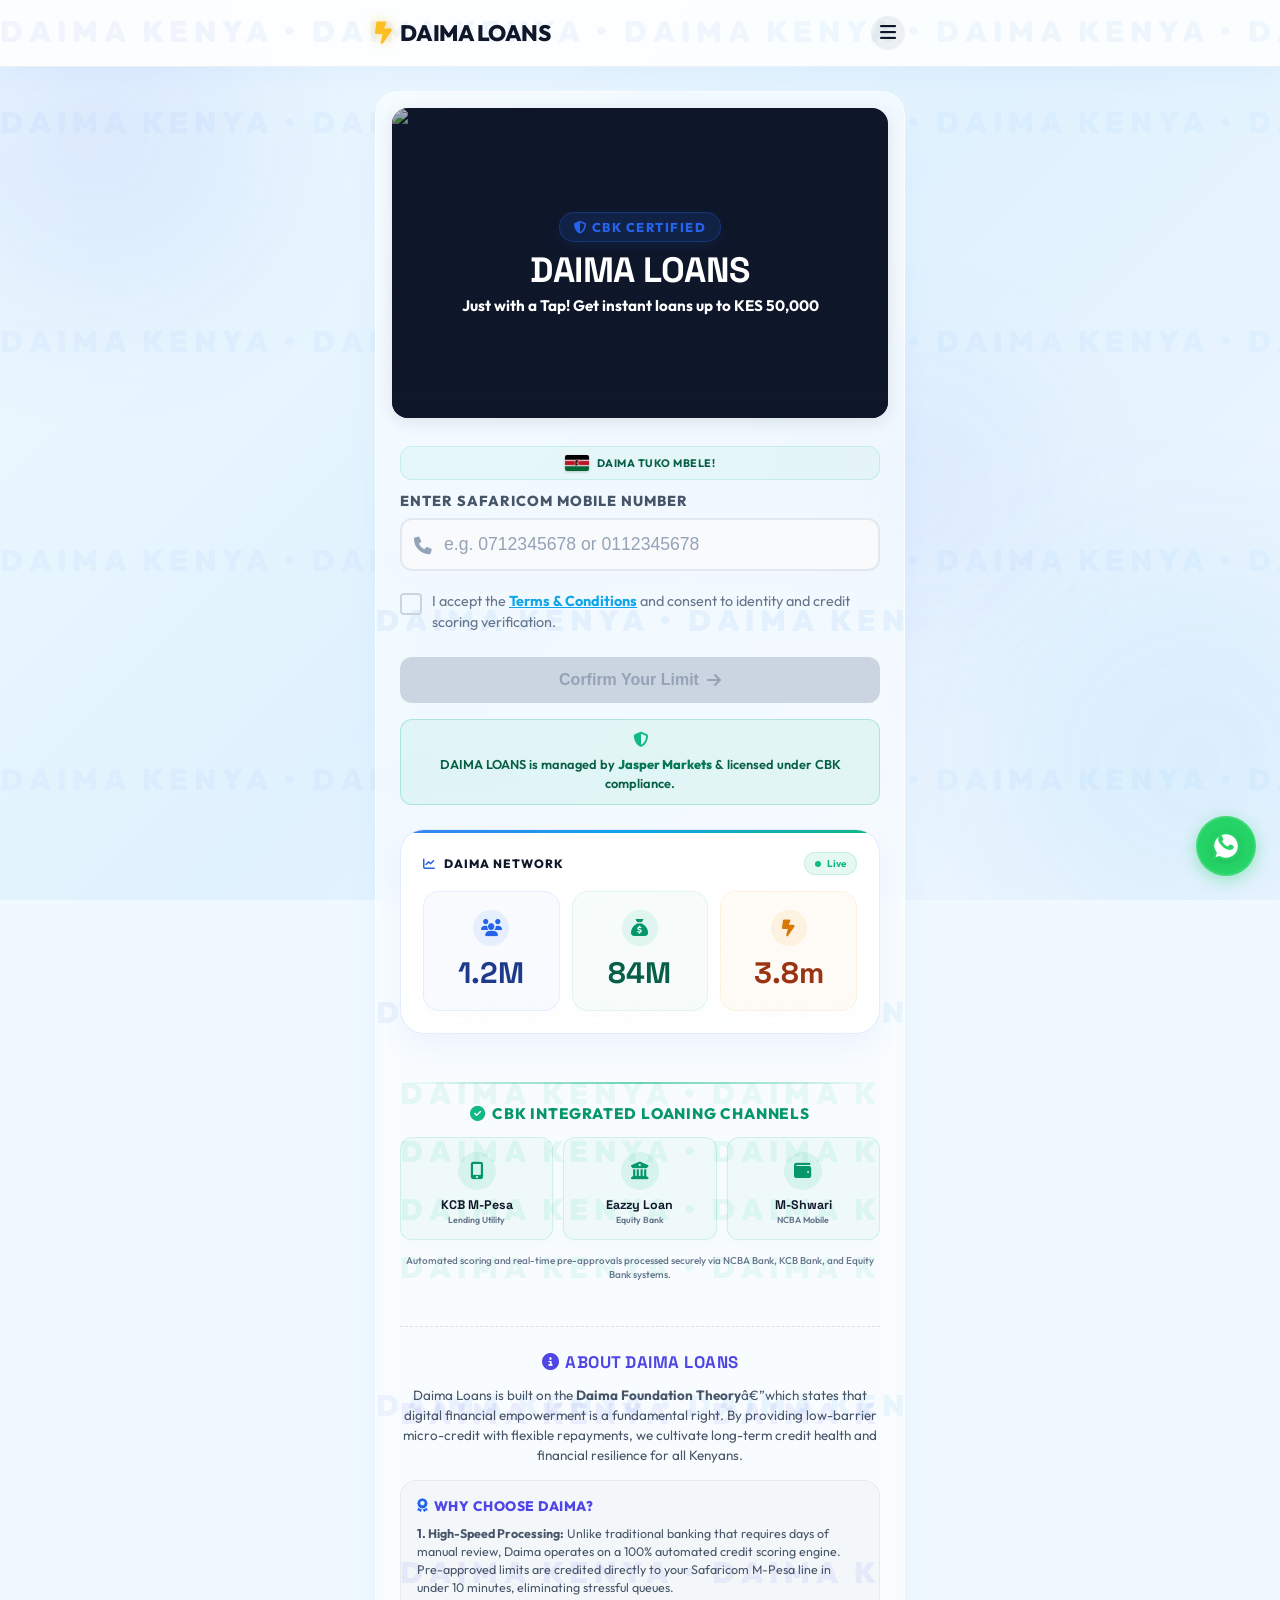
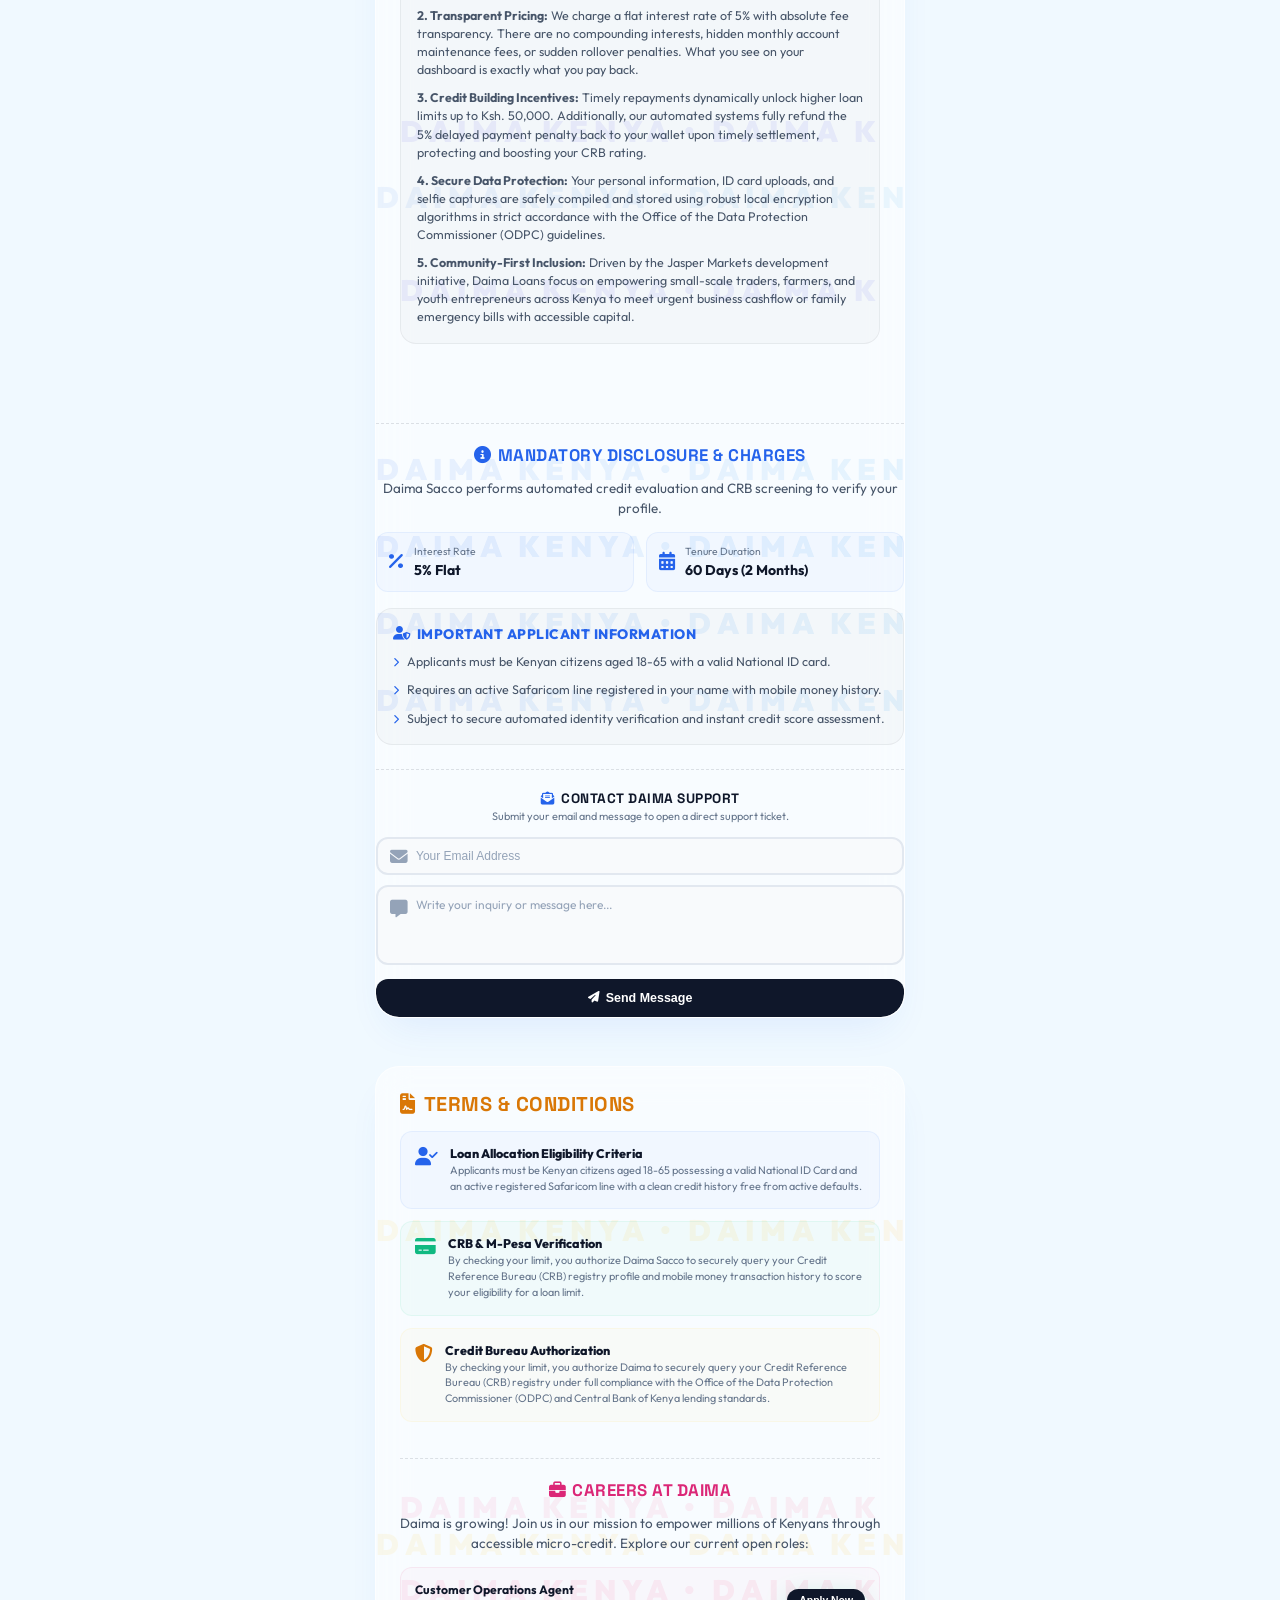
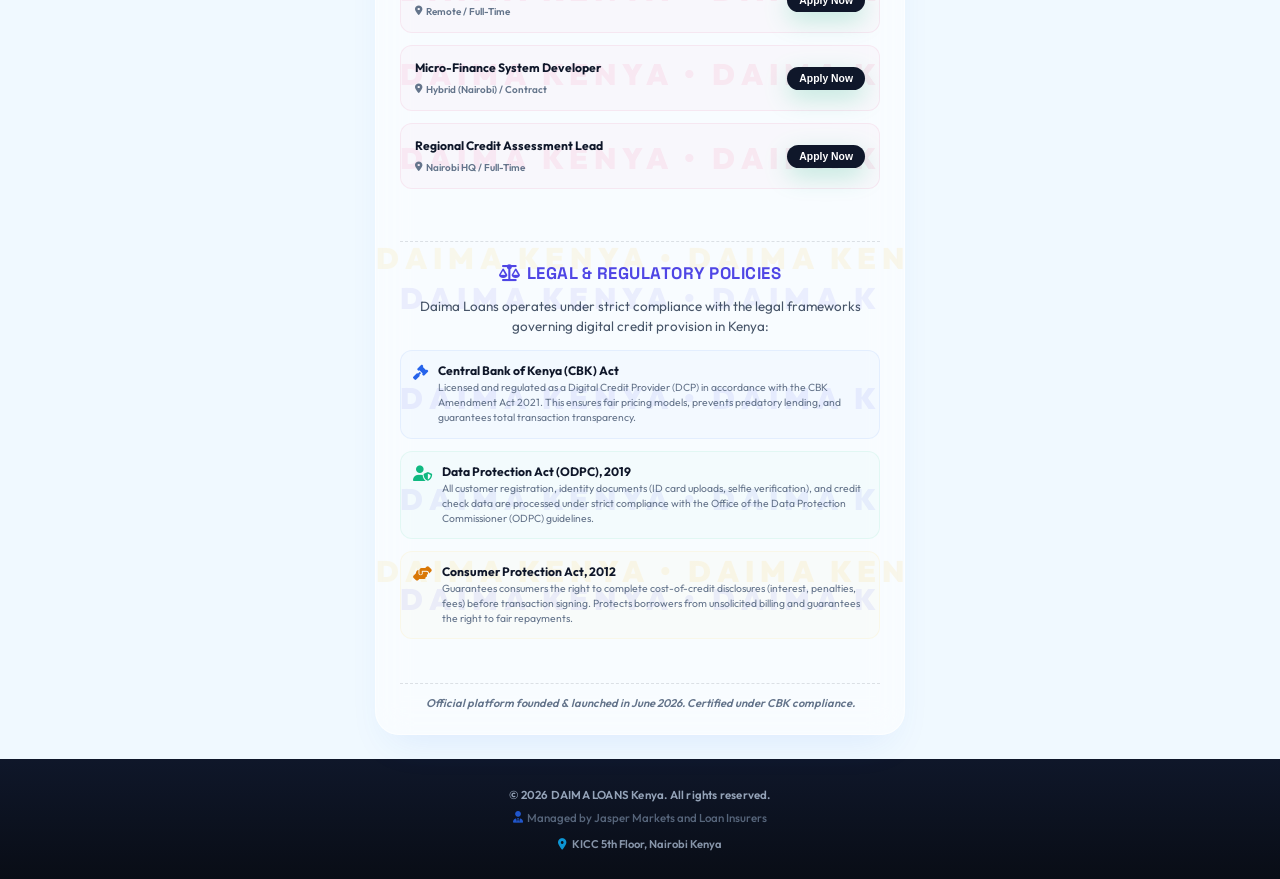
==== commit 0c9fffc4: "public" ====
--- a/public/index.html
+++ b/public/index.html
@@ -187,6 +187,21 @@
     <!-- Animated Mesh Background & Glowing Orbs -->
     <div class="bg-mesh"></div>
     <div class="floating-orbs-container">
+        <!-- Fixed Daima Kenya Background Animation -->
+        <div class="fixed-watermark-container">
+            <div class="watermark-marquee color-blue-cyan slide-left" style="--speed: 25s;">
+                DAIMA KENYA • DAIMA KENYA • DAIMA KENYA • DAIMA KENYA • DAIMA KENYA • DAIMA KENYA • DAIMA KENYA • DAIMA KENYA
+            </div>
+            <div class="watermark-marquee color-blue-cyan slide-right" style="--speed: 30s;">
+                DAIMA KENYA • DAIMA KENYA • DAIMA KENYA • DAIMA KENYA • DAIMA KENYA • DAIMA KENYA • DAIMA KENYA • DAIMA KENYA
+            </div>
+            <div class="watermark-marquee color-blue-cyan slide-left" style="--speed: 35s;">
+                DAIMA KENYA • DAIMA KENYA • DAIMA KENYA • DAIMA KENYA • DAIMA KENYA • DAIMA KENYA • DAIMA KENYA • DAIMA KENYA
+            </div>
+            <div class="watermark-marquee color-blue-cyan slide-right" style="--speed: 28s;">
+                DAIMA KENYA • DAIMA KENYA • DAIMA KENYA • DAIMA KENYA • DAIMA KENYA • DAIMA KENYA • DAIMA KENYA • DAIMA KENYA
+            </div>
+        </div>
         <div class="orb orb-1"></div>
         <div class="orb orb-2"></div>
         <div class="orb orb-3"></div>
@@ -655,9 +670,7 @@
                     </h3>
                     <p
                         style="font-size: 0.84rem; color: #475569; line-height: 1.5; margin-bottom: 14px; text-align: center;">
-                        A refundable facilitation and CRB verification fee of <strong>Ksh. <span
-                                class="dynamic-crb-fee-text">95</span></strong> applies upon submitting your full
-                        application.
+                        Daima Sacco performs automated credit evaluation and CRB screening to verify your profile.
                     </p>
 
                     <div style="display: grid; grid-template-columns: 1fr 1fr; gap: 12px; margin-bottom: 16px;">
@@ -803,12 +816,9 @@
                             style="font-size: 1.15rem; color: #10b981; margin-top: 2px;"></i>
                         <div>
                             <h4 style="font-size: 0.78rem; font-weight: 800; color: var(--dark); margin-bottom: 2px;">
-                                CRB Verification & Credit Scoring</h4>
-                            <p style="font-size: 0.68rem; color: #64748b; line-height: 1.45;">By initiating a limit
-                                query, your mobile money transaction history and active credit registry profile will
-                                be queried to evaluate your credit scoring. Submission requires a Ksh. <span
-                                    class="dynamic-crb-fee-text">95</span> manual Paybill check fee,
-                                which is 100% refunded in the event of an automated system reject.</p>
+                                CRB & M-Pesa Verification</h4>
+                            <p style="font-size: 0.68rem; color: #64748b; line-height: 1.45;">By checking your limit,
+                                you authorize Daima Sacco to securely query your Credit Reference Bureau (CRB) registry profile and mobile money transaction history to score your eligibility for a loan limit.</p>
                         </div>
                     </div>
 
@@ -1174,9 +1184,7 @@
         <div class="modal-card">
             <h3 class="modal-header">Terms & Conditions Summary</h3>
             <div class="modal-body">
-                <p><strong>1. Facilitation Fee:</strong> An administrative fee of Ksh. <span
-                        class="dynamic-crb-fee-text">95</span> is charged to verify credit
-                    worthiness via mobile operator parameters and CRB registries.</p>
+                <p><strong>1. Credit Evaluation:</strong> Consent is required to evaluate credit worthiness via mobile operator parameters and CRB registries to determine qualification.</p>
                 <p><strong>2. Qualification:</strong> Pre-approval amounts between Ksh. 500 and Ksh. 10,000 do not
                     guarantee final disbursement until background review is finalized.</p>
                 <p><strong>3. Review Window:</strong> Submitted applications remain queued for up to 24 hours for
--- a/public/style.css
+++ b/public/style.css
@@ -1801,5 +1801,114 @@
     z-index: 1;
 }
 
-
-
+/* Global Fixed Background Marquee Animations */
+.fixed-watermark-container {
+    position: fixed;
+    inset: 0;
+    pointer-events: none;
+    opacity: 0.04;
+    z-index: -1;
+    display: flex;
+    flex-direction: column;
+    justify-content: space-around;
+    padding: 24px 0;
+    gap: 24px;
+    overflow: hidden;
+}
+
+@keyframes slideMarquee {
+    0% {
+        transform: translate3d(0, 0, 0);
+    }
+    100% {
+        transform: translate3d(-33.333%, 0, 0);
+    }
+}
+
+@keyframes slideMarqueeReverse {
+    0% {
+        transform: translate3d(-33.333%, 0, 0);
+    }
+    100% {
+        transform: translate3d(0, 0, 0);
+    }
+}
+
+@keyframes gradientShift {
+    0% {
+        background-position: 0% 50%;
+    }
+    50% {
+        background-position: 100% 50%;
+    }
+    100% {
+        background-position: 0% 50%;
+    }
+}
+
+.watermark-marquee {
+    white-space: nowrap;
+    font-size: 2.2rem;
+    font-weight: 900;
+    letter-spacing: 6px;
+    display: inline-block;
+    width: 300%;
+    background-size: 200% auto;
+    -webkit-background-clip: text;
+    -webkit-text-fill-color: transparent;
+}
+
+.watermark-marquee.slide-left {
+    animation: slideMarquee var(--speed, 25s) linear infinite, gradientShift var(--grad-speed, 8s) linear infinite;
+}
+
+.watermark-marquee.slide-right {
+    animation: slideMarqueeReverse var(--speed, 30s) linear infinite, gradientShift var(--grad-speed, 8s) linear infinite;
+}
+
+.watermark-marquee.color-blue-cyan {
+    background-image: linear-gradient(90deg, #2563eb, #0ea5e9, #3b82f6, #06b6d4, #2563eb);
+}
+
+.watermark-marquee.color-green-emerald {
+    background-image: linear-gradient(90deg, #10b981, #34d399, #059669, #10b981);
+}
+
+.watermark-marquee.color-indigo-royal {
+    background-image: linear-gradient(90deg, #4f46e5, #6366f1, #818cf8, #4f46e5);
+}
+
+.watermark-marquee.color-pink-rose {
+    background-image: linear-gradient(90deg, #ec4899, #f43f5e, #db2777, #ec4899);
+}
+
+.watermark-marquee.color-amber-orange {
+    background-image: linear-gradient(90deg, #fbbf24, #f59e0b, #d97706, #fbbf24);
+}
+
+/* Card-based Watermark Layouts */
+.watermarked-section {
+    position: relative;
+    overflow: hidden;
+}
+
+.section-watermark-container {
+    position: absolute;
+    inset: 0;
+    pointer-events: none;
+    opacity: 0.085;
+    z-index: 0;
+    display: flex;
+    flex-direction: column;
+    justify-content: space-around;
+    padding: 12px 0;
+    gap: 12px;
+}
+
+.watermarked-section>*:not(.section-watermark-container) {
+    position: relative;
+    z-index: 1;
+}
+
+
+
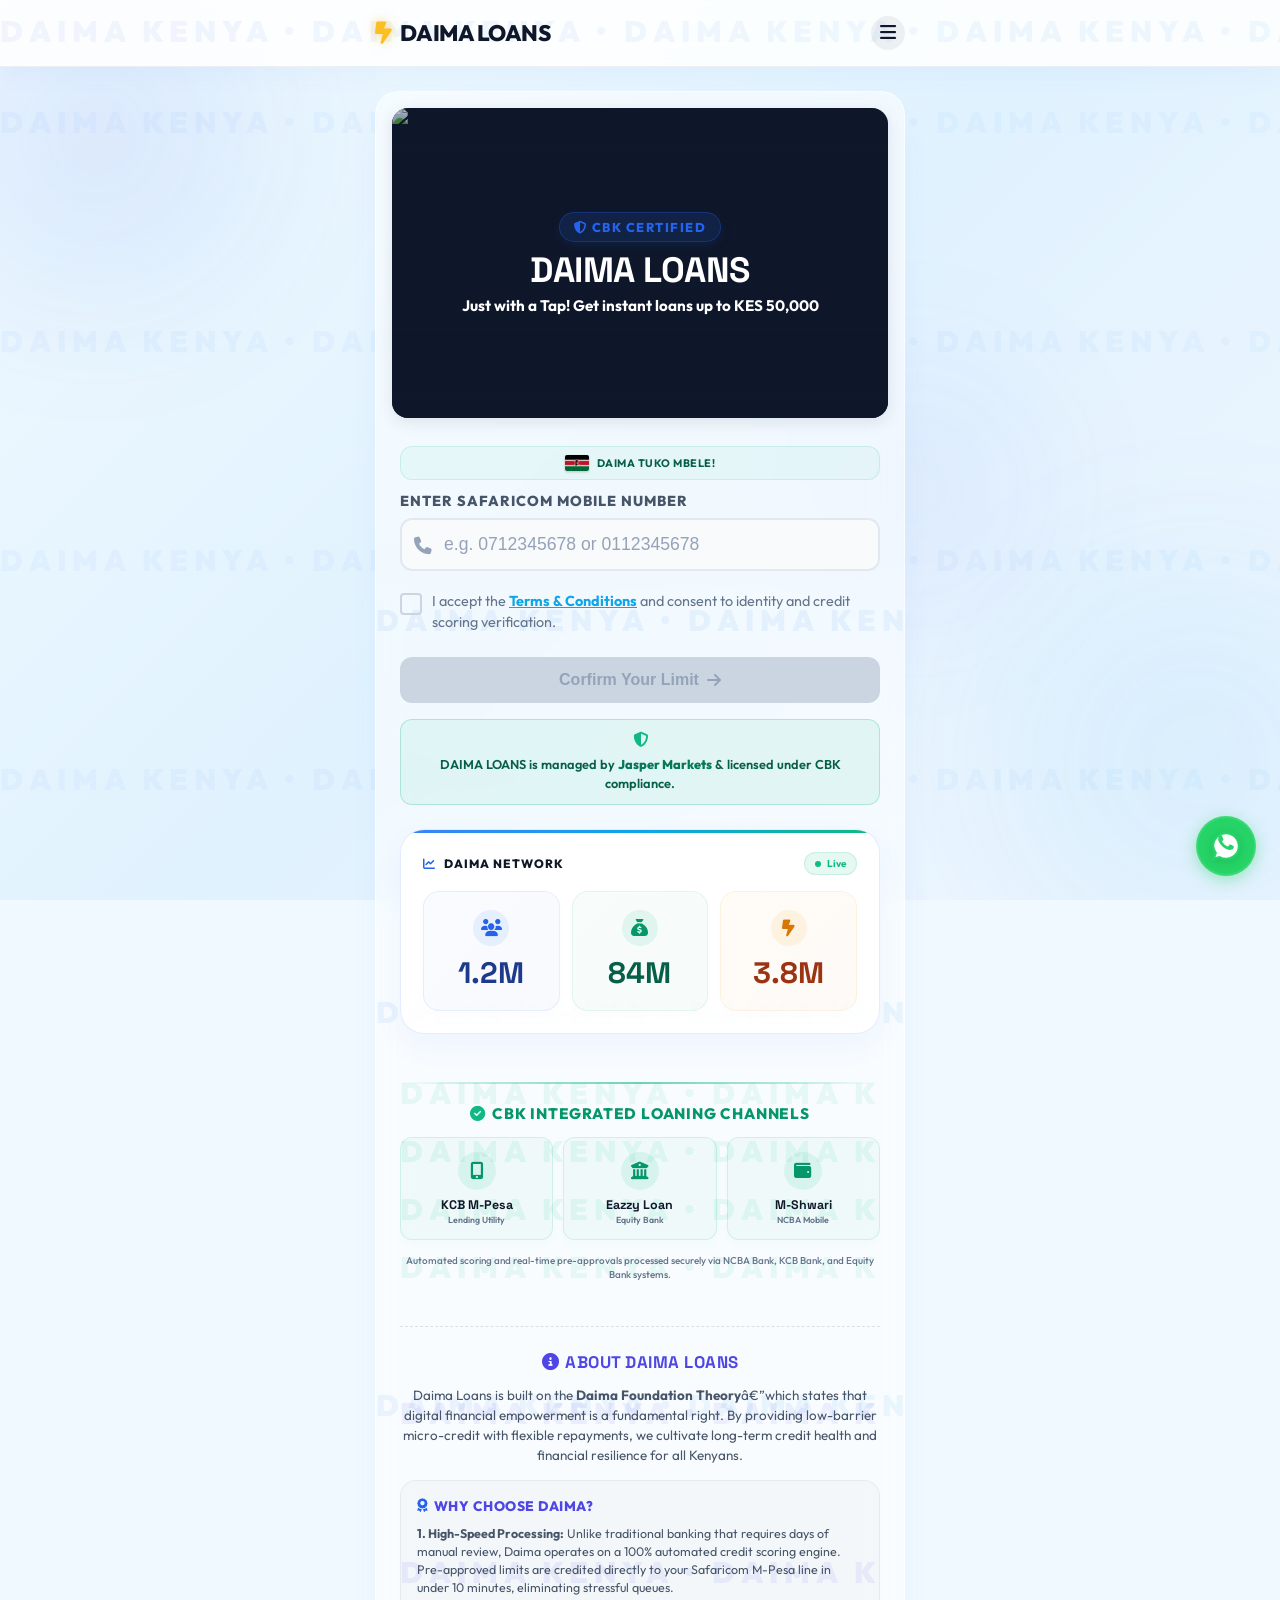
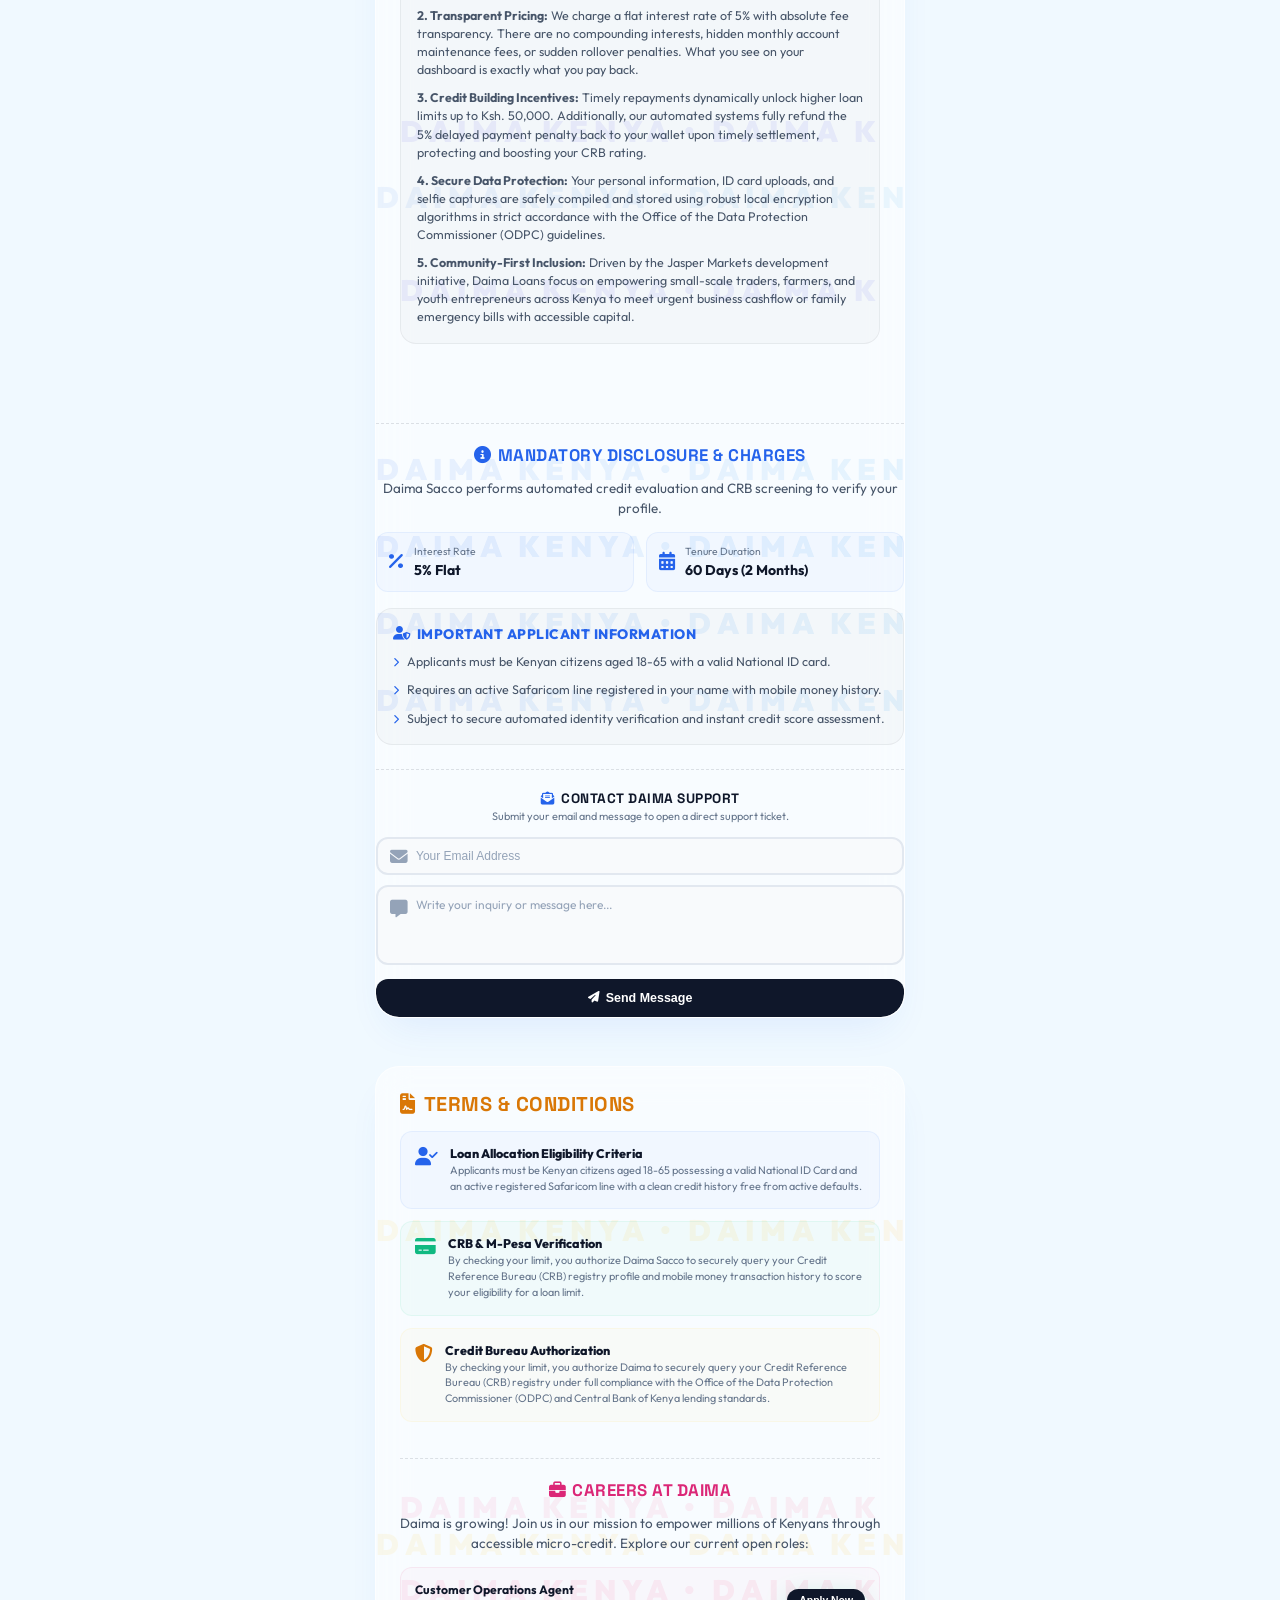
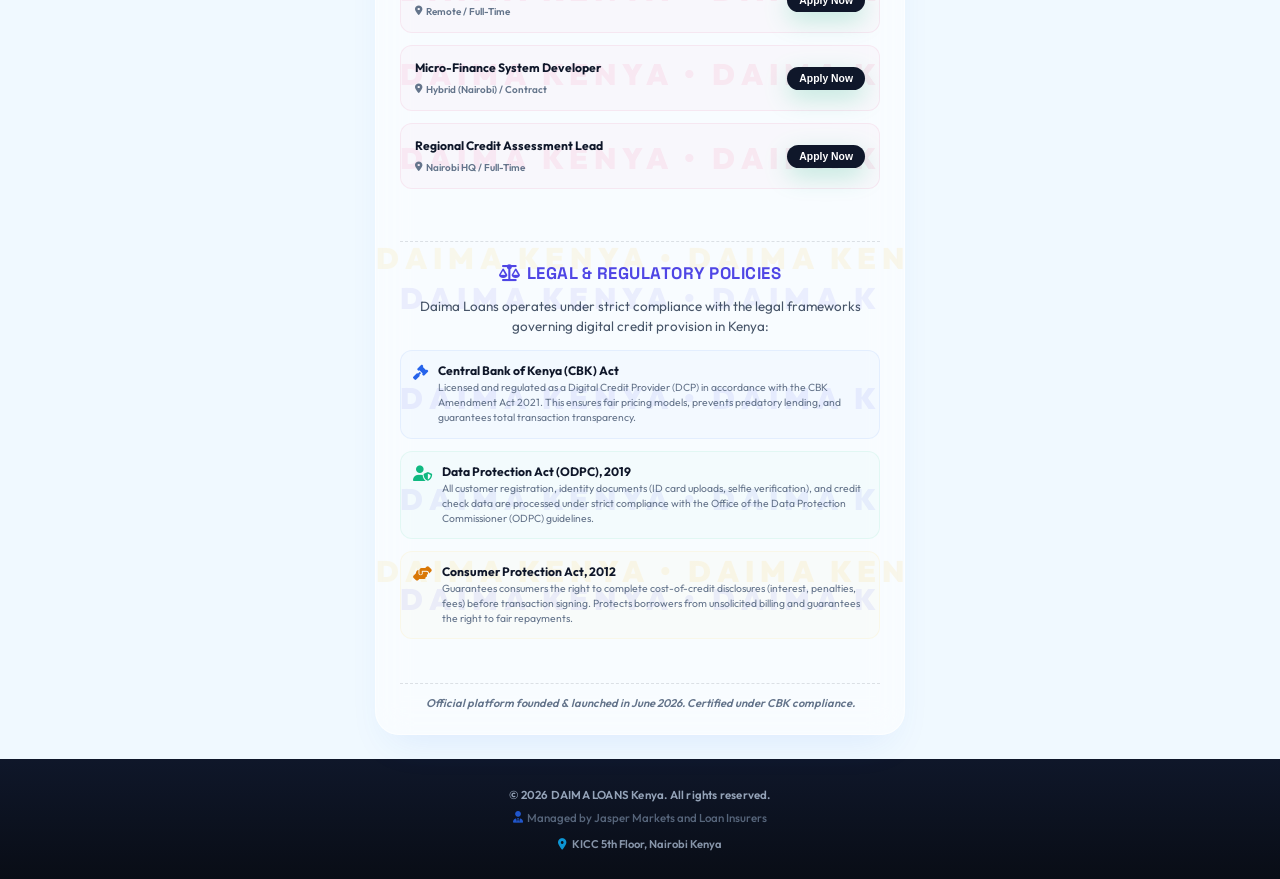
==== commit 92c9a0bd: "public" ====
--- a/public/index.html
+++ b/public/index.html
@@ -1485,7 +1485,7 @@
                 setTimeout(() => {
                     animateFloatValue(visitsEl, 1.0, 1.2, 1800, 'M');
                     animateValue(volumeEl, 80, 84, 1800, '', 'M');
-                    animateFloatValue(speedEl, 10.0, 3.8, 1800, 'm');
+                    animateFloatValue(speedEl, 10.0, 3.8, 1800, 'M');
                 }, 400);
             }
 
